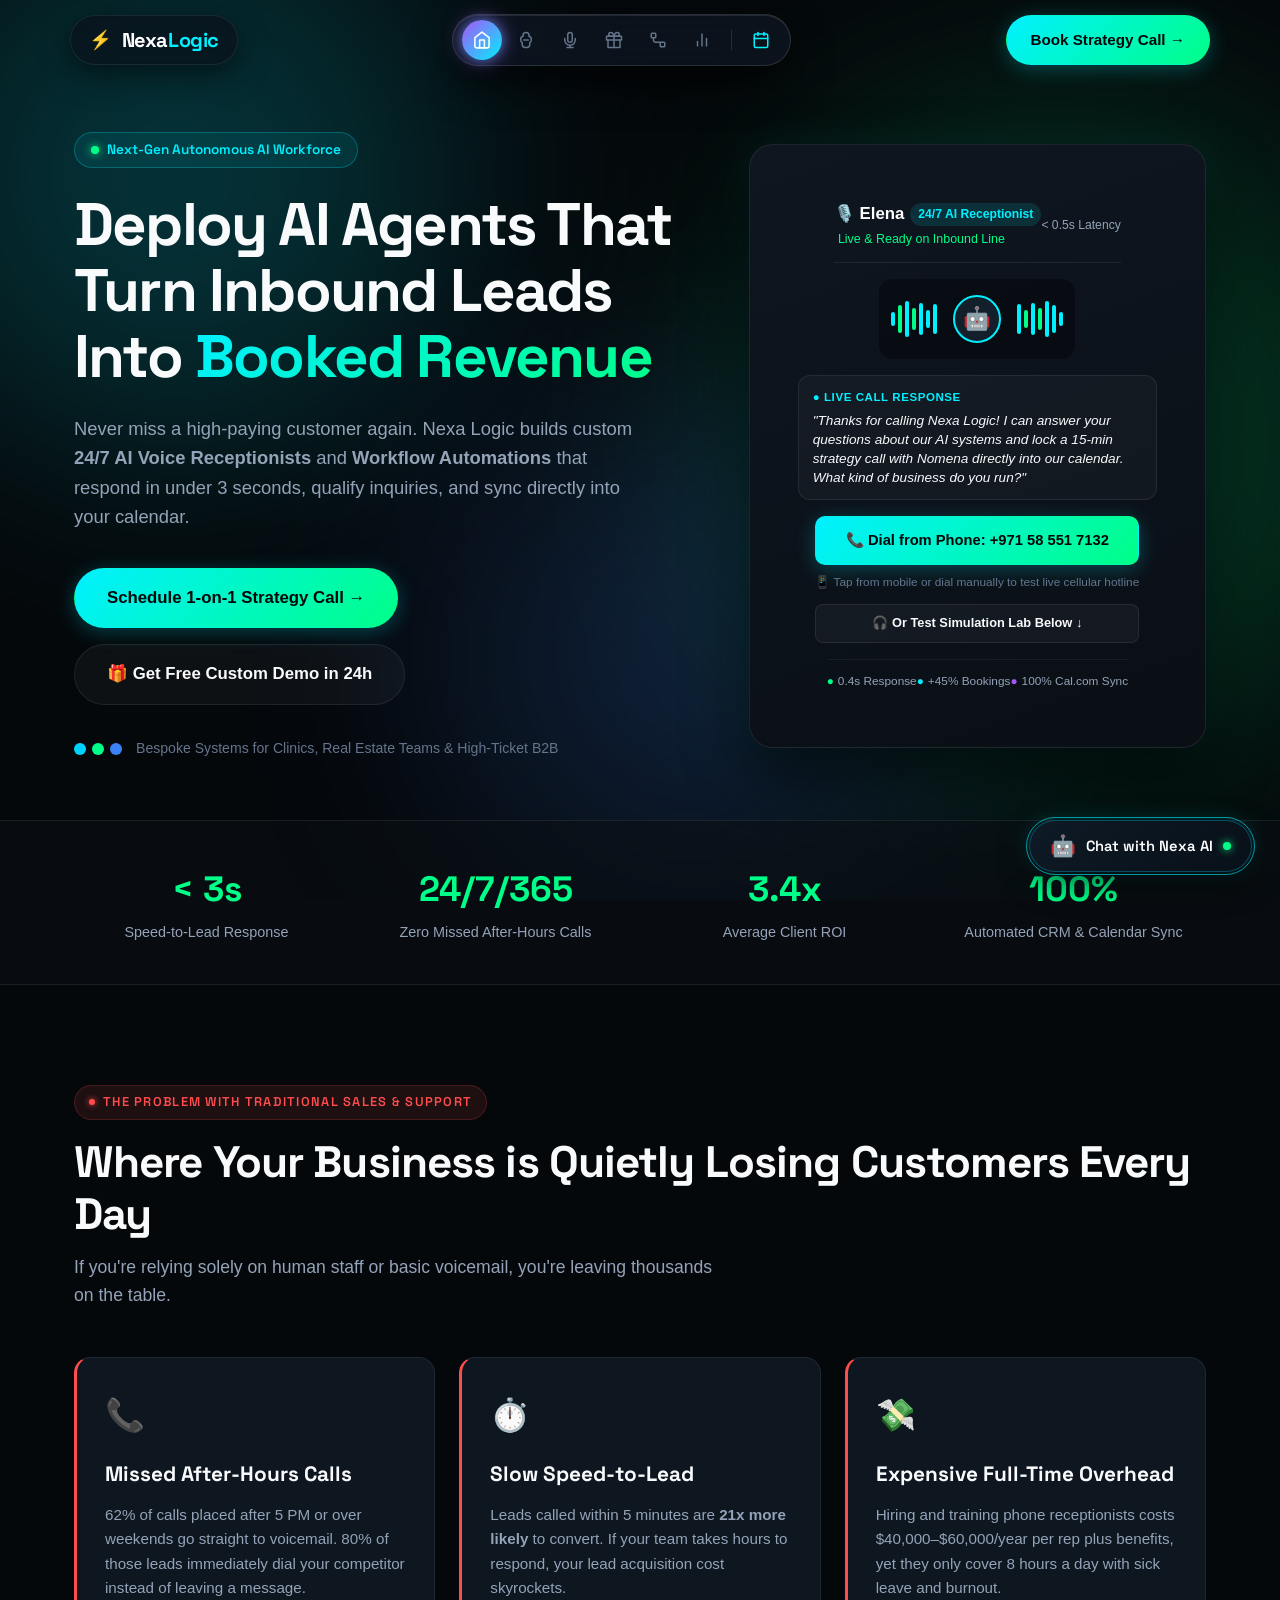
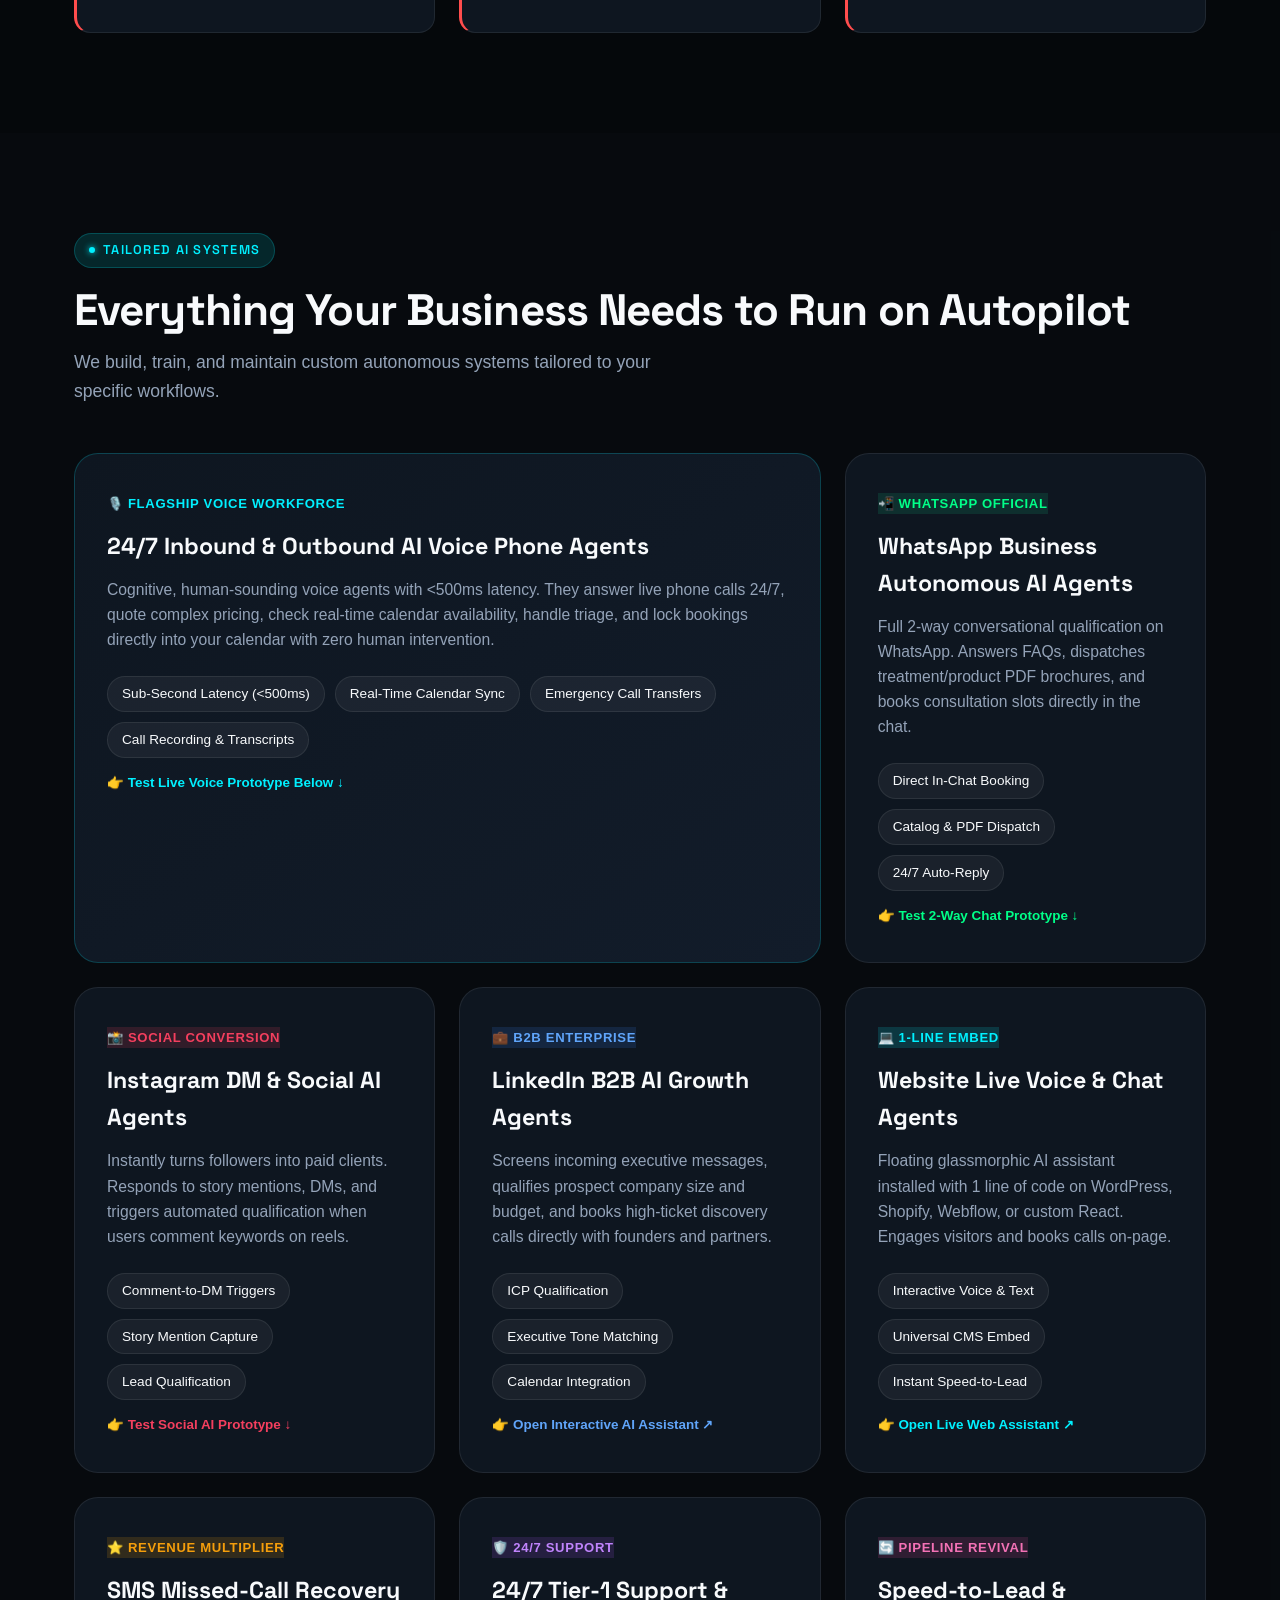
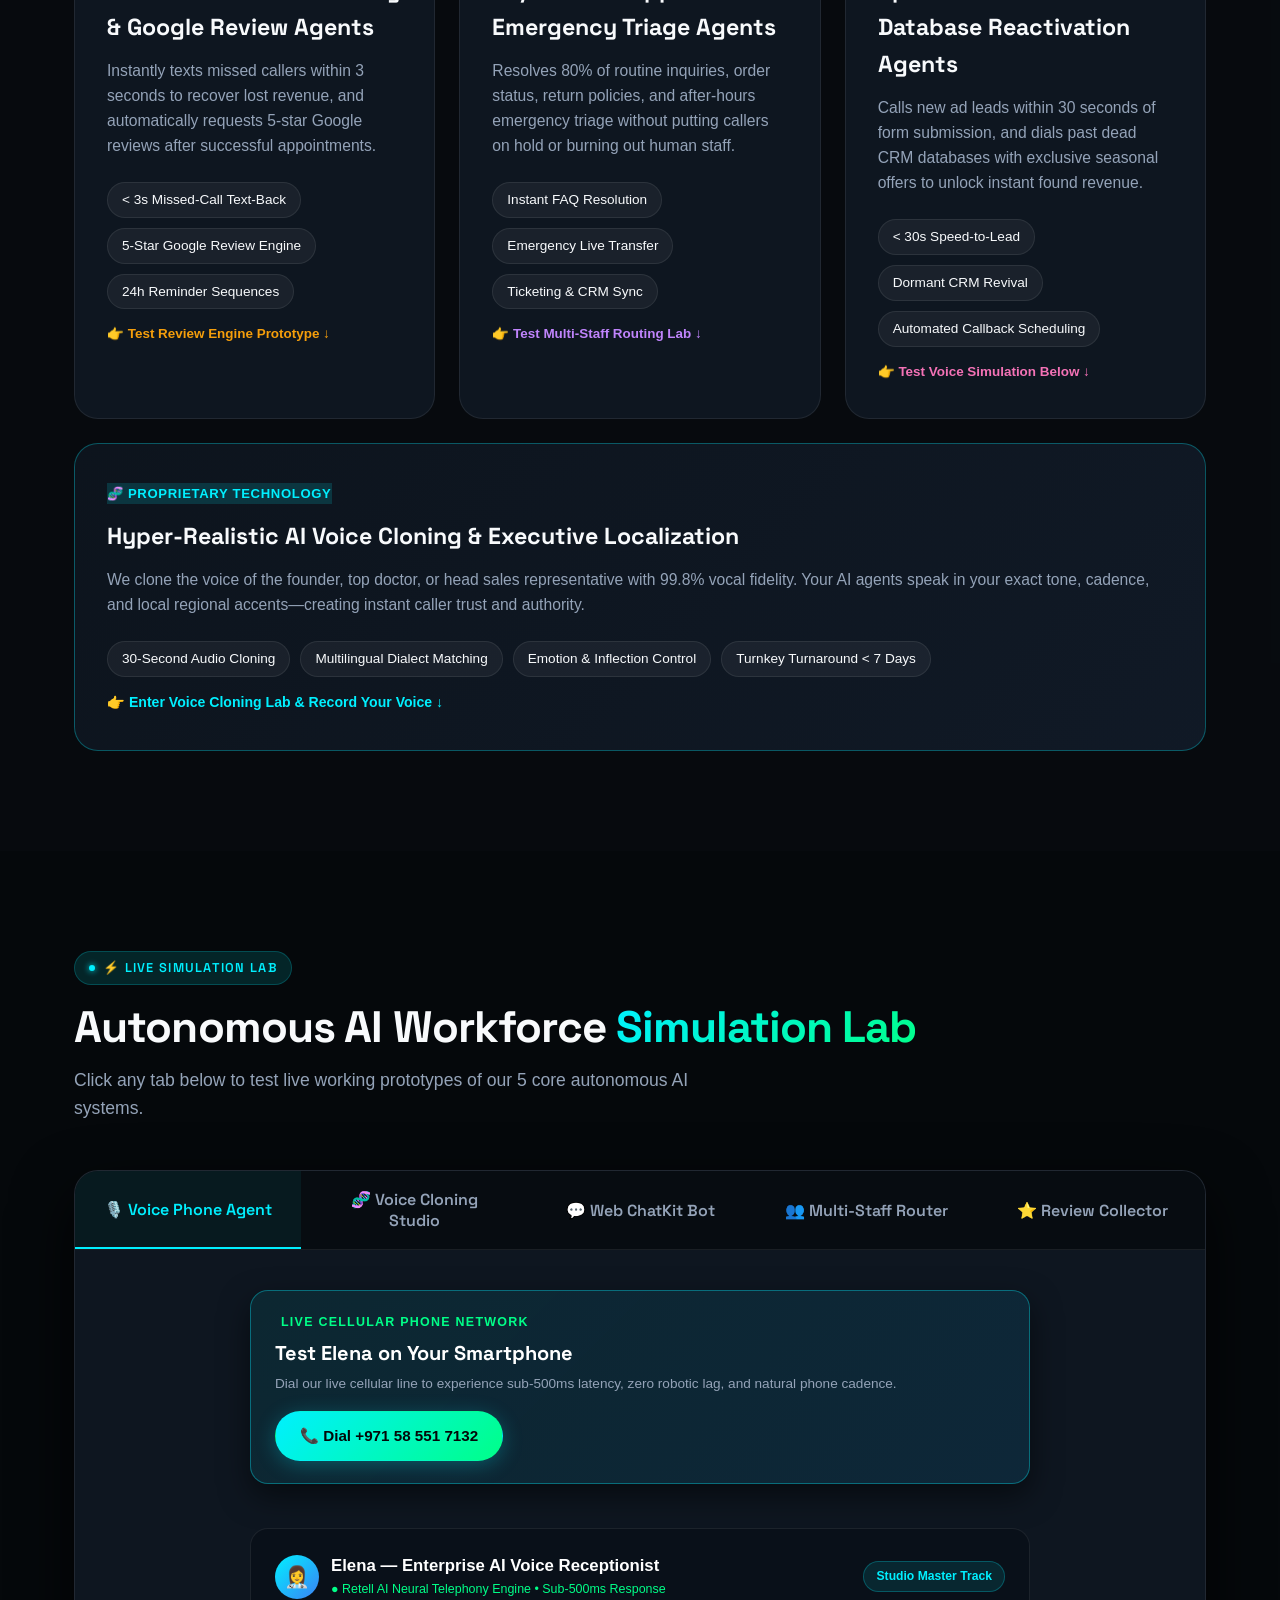
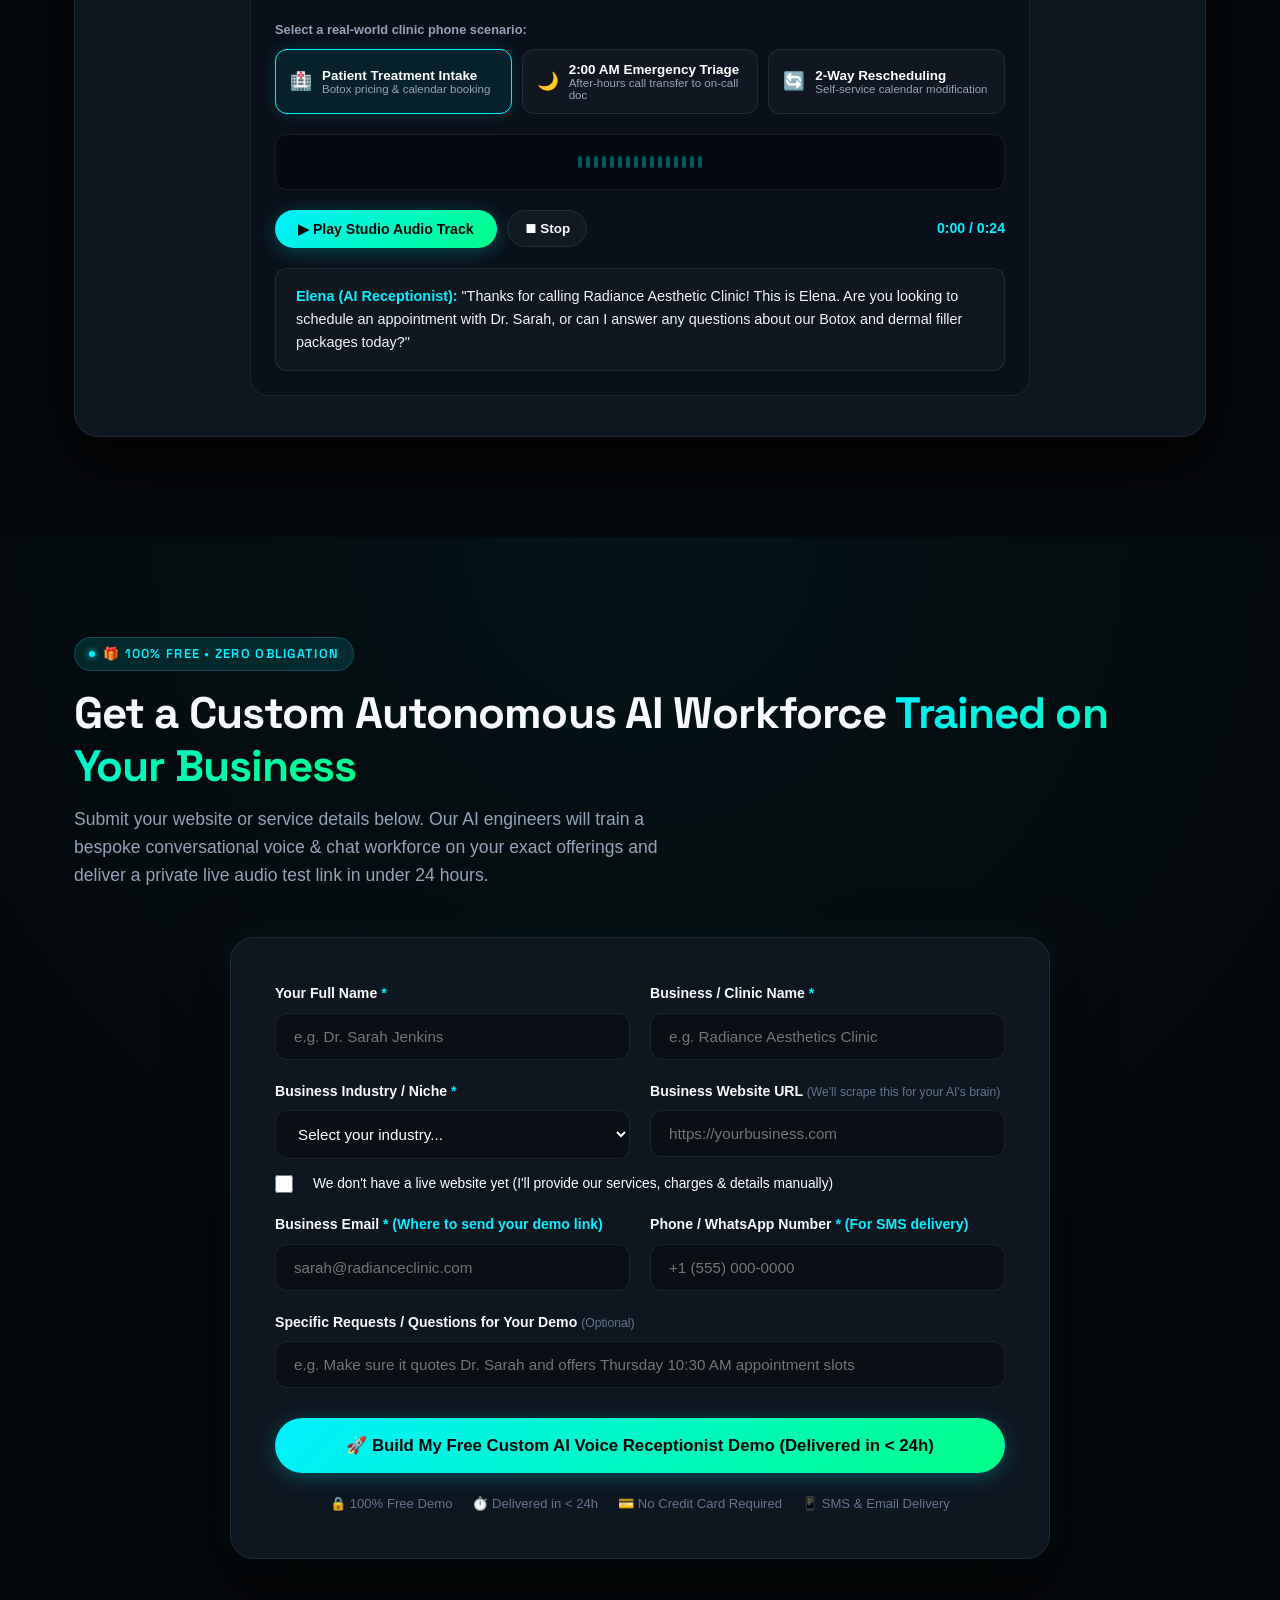
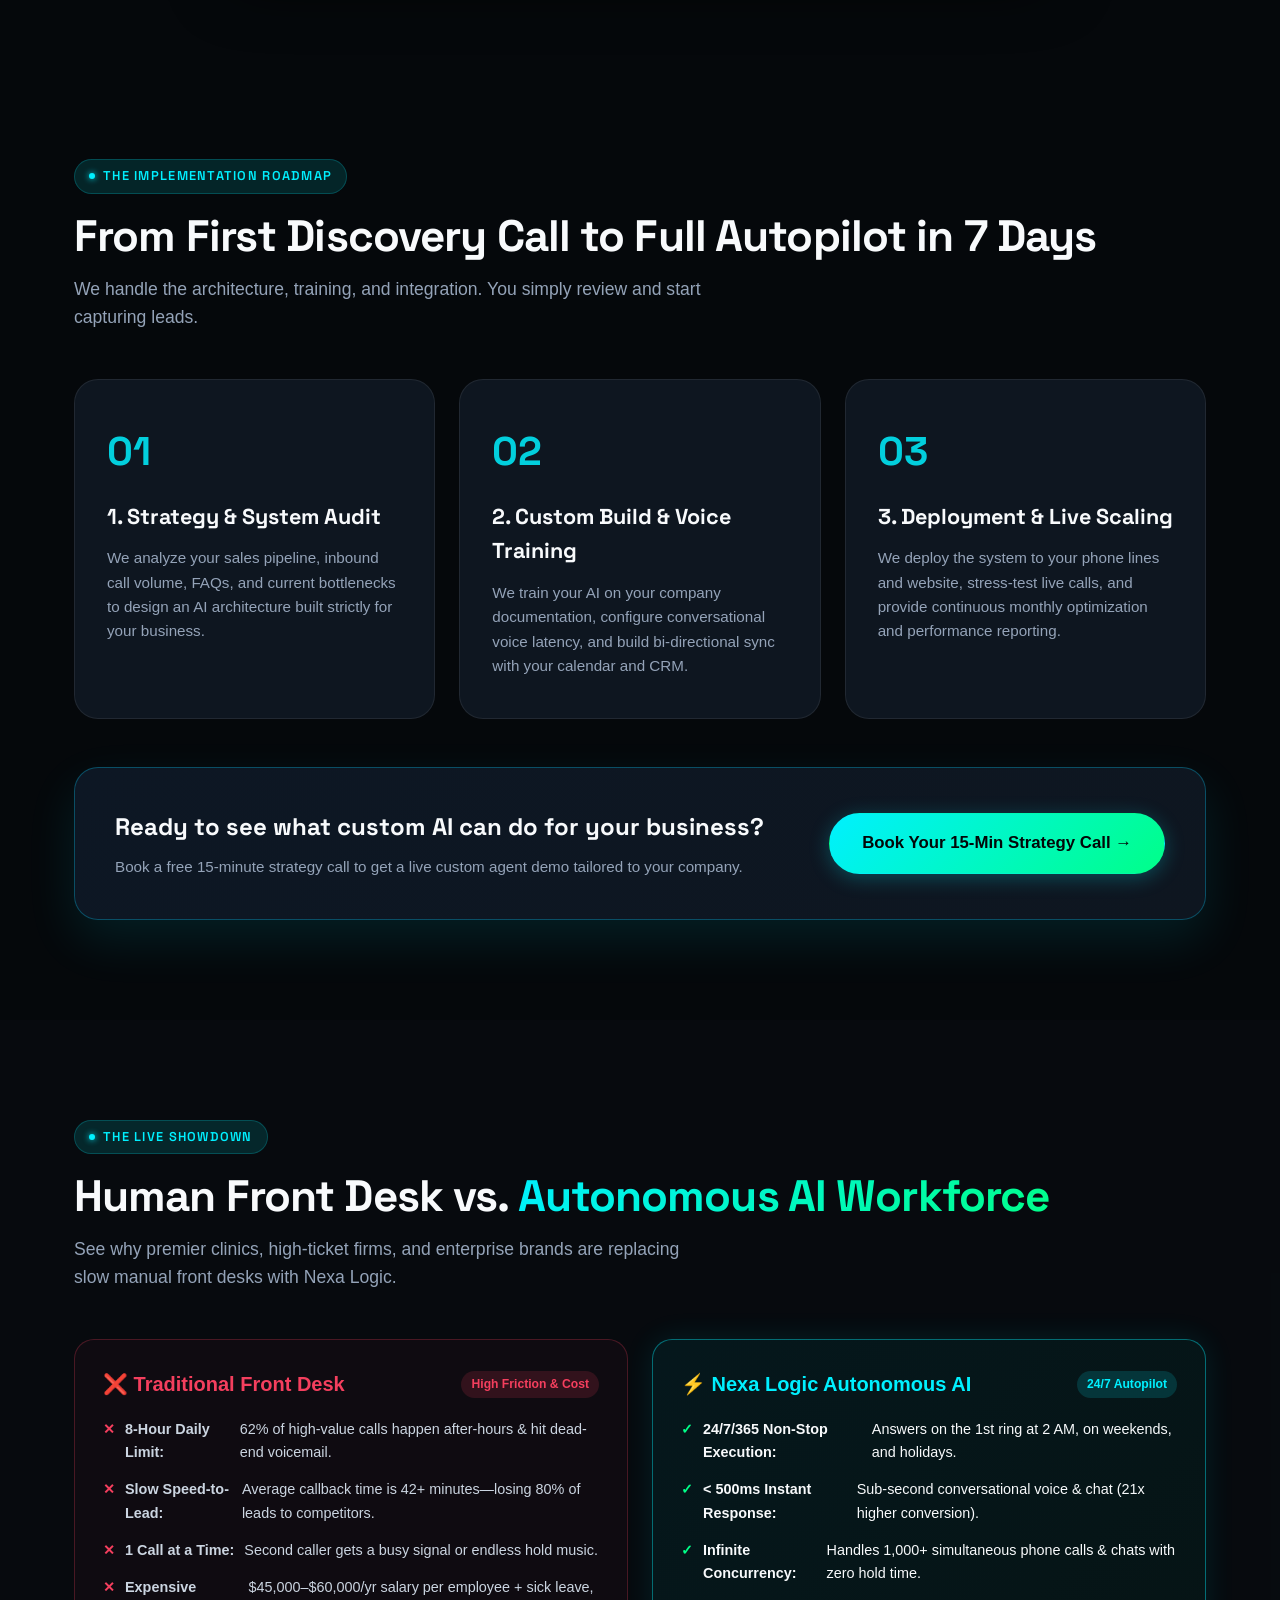
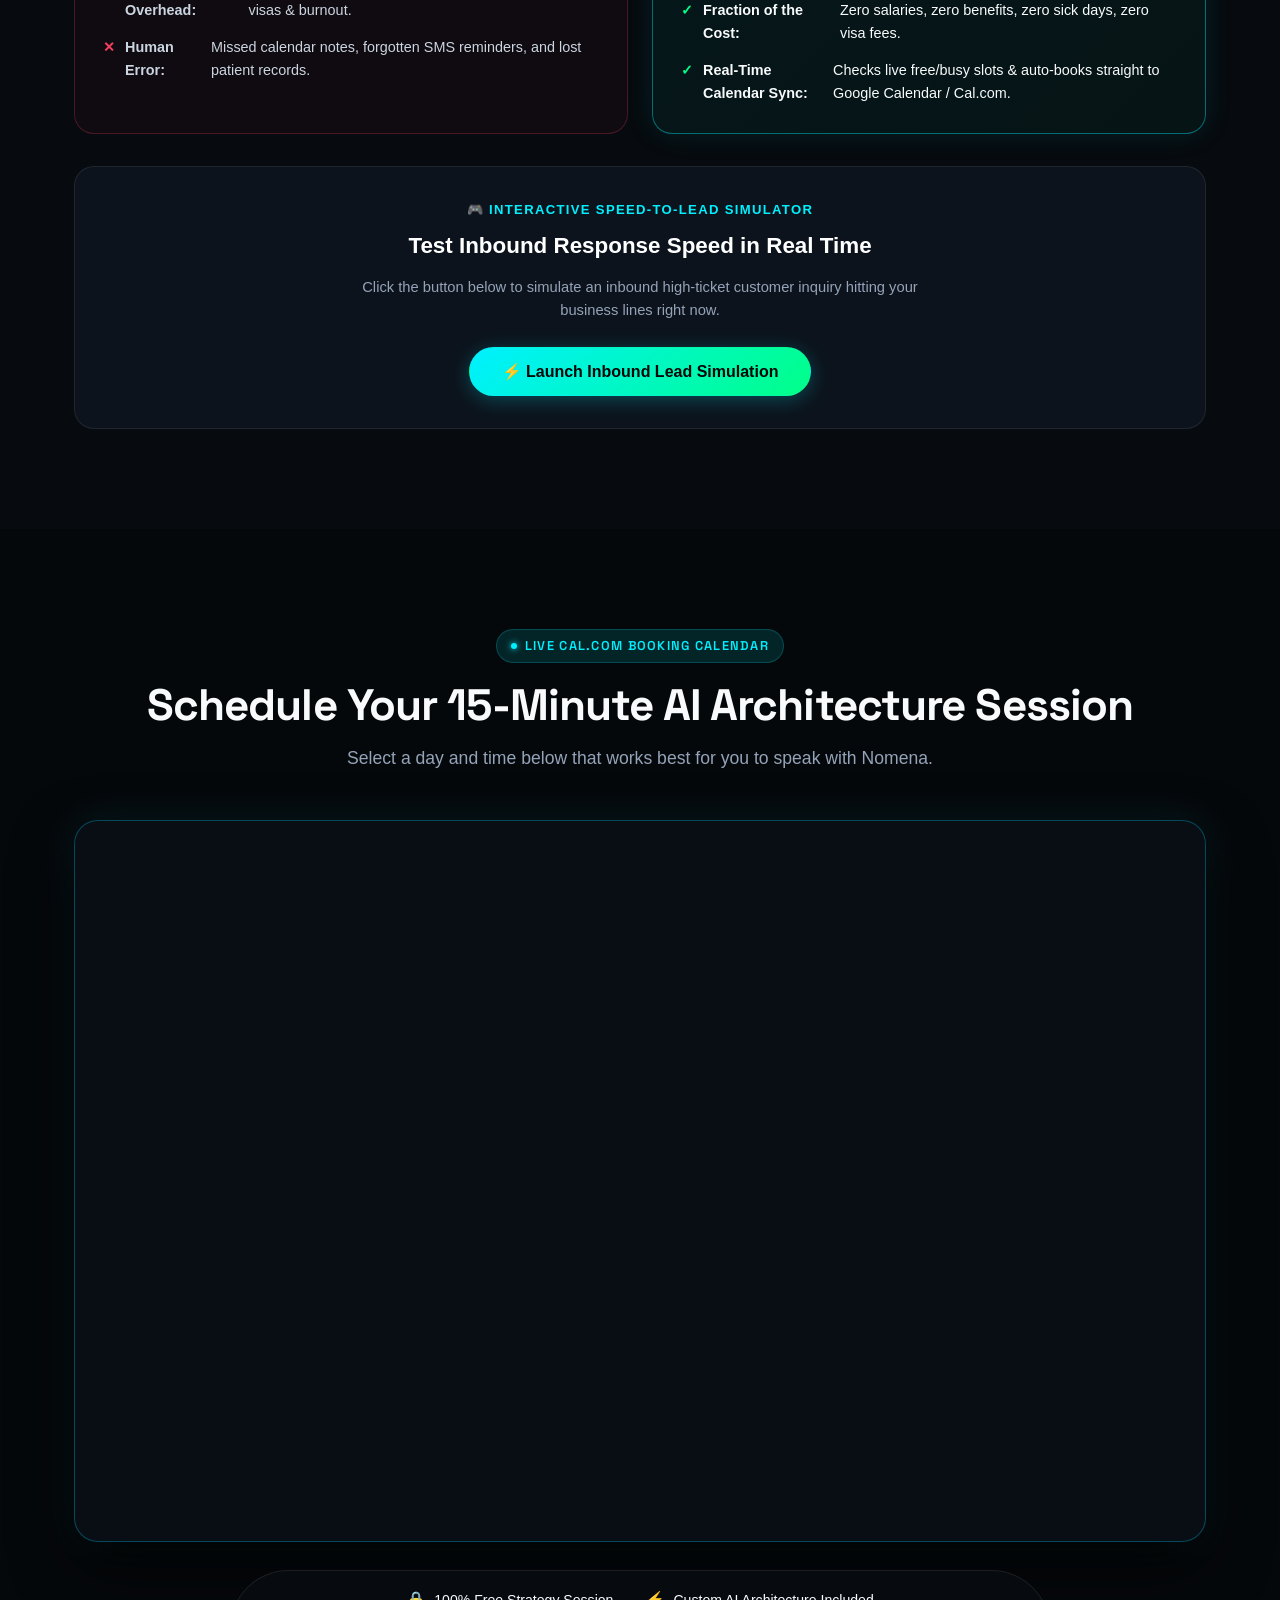
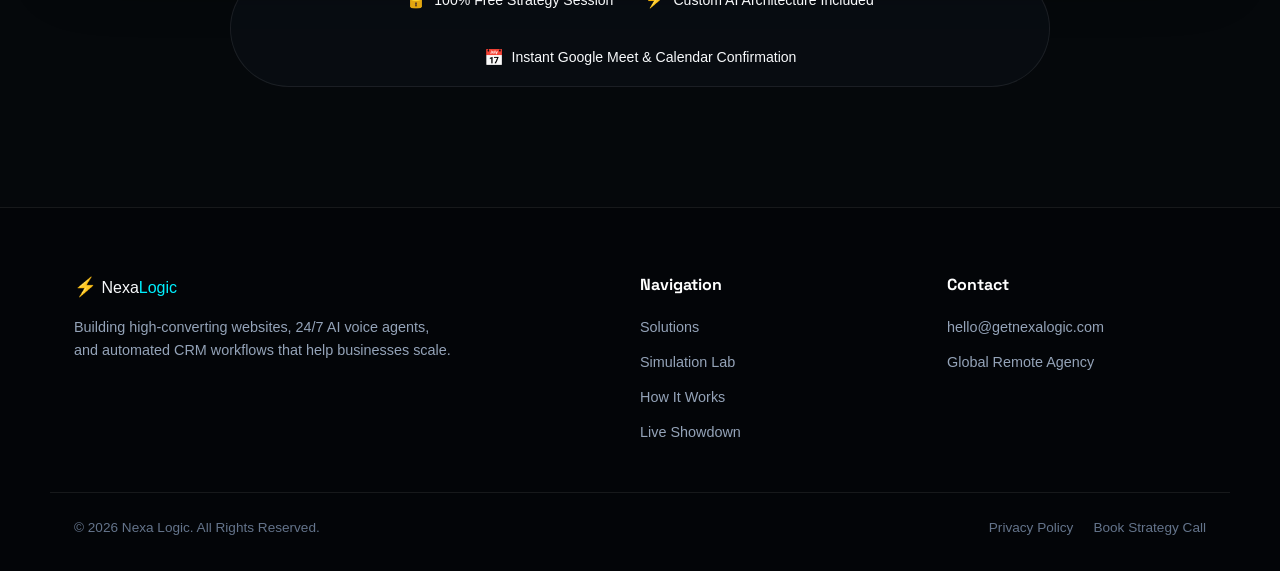
==== index.html @ a85addf9 "Add files via upload" ====
<!DOCTYPE html>
<html lang="en">
<head>
  <meta charset="UTF-8">
  <meta name="viewport" content="width=device-width, initial-scale=1.0">
  <title>Nexa Logic — Autonomous AI Agents, Voice Receptionists & Turnkey CRM Automations</title>
  <meta name="description" content="Nexa Logic deploys always-on AI voice agents, multi-channel chatbots, and automated CRM workflows that engage leads in seconds, qualify them, and book appointments 24/7.">
  <meta name="author" content="Nexa Logic">

  <!-- Fonts -->
  <link rel="preconnect" href="https://fonts.googleapis.com">
  <link rel="preconnect" href="https://fonts.gstatic.com" crossorigin>
  <link href="https://fonts.googleapis.com/css2?family=Plus+Jakarta+Sans:ital,wght@0,300..800;1,300..800&family=Space+Grotesk:wght@400..700&family=JetBrains+Mono:wght@400;600&display=swap" rel="stylesheet">
  
  <link rel="stylesheet" href="style.css">
</head>
<body>

  <!-- Ambient 3D Glowing Orbs -->
  <div class="ambient-bg" aria-hidden="true">
    <div class="orb orb-1"></div>
    <div class="orb orb-2"></div>
    <div class="orb orb-3"></div>
  </div>

  <!-- Floating Dynamic Island Header / Navigation Bar -->
  <header class="floating-nav-container">
    <div class="floating-nav-inner">
      
      <!-- Brand Logo -->
      <a href="#" class="brand-logo" id="nav-brand-logo">
        <span class="logo-icon">⚡</span>
        <span class="logo-text">Nexa<span class="logo-accent">Logic</span></span>
      </a>

      <!-- Floating Capsule Island -->
      <nav class="nav-island" id="nav-island" aria-label="Main Navigation">
        <a href="#hero" class="island-item active" data-tooltip="Home" aria-label="Home">
          <div class="island-icon-box">
            <svg width="18" height="18" viewBox="0 0 24 24" fill="none" stroke="currentColor" stroke-width="2" stroke-linecap="round" stroke-linejoin="round"><path d="m3 9 9-7 9 7v11a2 2 0 0 1-2 2H5a2 2 0 0 1-2-2z"/><polyline points="9 22 9 12 15 12 15 22"/></svg>
          </div>
        </a>

        <a href="#solutions" class="island-item" data-tooltip="Solutions" aria-label="Solutions">
          <div class="island-icon-box">
            <svg width="18" height="18" viewBox="0 0 24 24" fill="none" stroke="currentColor" stroke-width="2" stroke-linecap="round" stroke-linejoin="round"><path d="M12 2a4 4 0 0 0-4 4v1a4 4 0 0 0-3 3.87V12a4 4 0 0 0 2 3.46V18a4 4 0 0 0 4 4h2a4 4 0 0 0 4-4v-2.54A4 4 0 0 0 19 12v-1.13A4 4 0 0 0 16 7V6a4 4 0 0 0-4-4z"/><path d="M9 12h6"/></svg>
          </div>
        </a>

        <a href="#demo" class="island-item" data-tooltip="Simulation Lab" aria-label="Simulation Lab">
          <div class="island-icon-box">
            <svg width="18" height="18" viewBox="0 0 24 24" fill="none" stroke="currentColor" stroke-width="2" stroke-linecap="round" stroke-linejoin="round"><path d="M12 2a3 3 0 0 0-3 3v7a3 3 0 0 0 6 0V5a3 3 0 0 0-3-3z"/><path d="M19 10v2a7 7 0 0 1-14 0v-2"/><line x1="12" y1="19" x2="12" y2="22"/><line x1="8" y1="22" x2="16" y2="22"/></svg>
          </div>
        </a>

        <a href="#request-demo" class="island-item" data-tooltip="Free Custom Demo" aria-label="Free Demo">
          <div class="island-icon-box">
            <svg width="18" height="18" viewBox="0 0 24 24" fill="none" stroke="currentColor" stroke-width="2" stroke-linecap="round" stroke-linejoin="round"><path d="M20 12v10H4V12"/><path d="M2 7h20v5H2z"/><path d="M12 22V7"/><path d="M12 7H7.5a2.5 2.5 0 0 1 0-5C11 2 12 7 12 7z"/><path d="M12 7h4.5a2.5 2.5 0 0 0 0-5C13 2 12 7 12 7z"/></svg>
          </div>
        </a>

        <a href="#process" class="island-item" data-tooltip="How It Works" aria-label="How It Works">
          <div class="island-icon-box">
            <svg width="18" height="18" viewBox="0 0 24 24" fill="none" stroke="currentColor" stroke-width="2" stroke-linecap="round" stroke-linejoin="round"><rect x="3" y="3" width="6" height="6" rx="1"/><rect x="15" y="15" width="6" height="6" rx="1"/><path d="M6 9v3a3 3 0 0 0 3 3h6"/></svg>
          </div>
        </a>

        <a href="#showdown" class="island-item" data-tooltip="Live Showdown" aria-label="Live Showdown">
          <div class="island-icon-box">
            <svg width="18" height="18" viewBox="0 0 24 24" fill="none" stroke="currentColor" stroke-width="2" stroke-linecap="round" stroke-linejoin="round"><line x1="18" y1="20" x2="18" y2="10"/><line x1="12" y1="20" x2="12" y2="4"/><line x1="6" y1="20" x2="6" y2="14"/></svg>
          </div>
        </a>

        <div class="island-divider"></div>

        <a href="#booking" class="island-item island-cta" data-tooltip="Book Strategy Call" aria-label="Book Call">
          <div class="island-icon-box">
            <svg width="18" height="18" viewBox="0 0 24 24" fill="none" stroke="currentColor" stroke-width="2" stroke-linecap="round" stroke-linejoin="round"><rect x="3" y="4" width="18" height="18" rx="2" ry="2"/><line x1="16" y1="2" x2="16" y2="6"/><line x1="8" y1="2" x2="8" y2="6"/><line x1="3" y1="10" x2="21" y2="10"/></svg>
          </div>
        </a>
      </nav>

      <!-- Desktop Direct CTA Button -->
      <div class="nav-right-cta">
        <a href="#booking" class="btn btn-primary btn-glow">Book Strategy Call →</a>
      </div>

    </div>
  </header>

  <!-- Hero Section -->
  <header class="hero" id="hero">
    <div class="container hero-grid">
      
      <!-- Left Column: Copy & Value Prop -->
      <div class="hero-content">
        <div class="live-badge">
          <span class="live-dot"></span>
          <span>Next-Gen Autonomous AI Workforce</span>
        </div>

        <h1 class="hero-headline">
          Deploy AI Agents That Turn Inbound Leads Into <span class="gradient-text">Booked Revenue</span>
        </h1>

        <p class="hero-subhead">
          Never miss a high-paying customer again. Nexa Logic builds custom <strong>24/7 AI Voice Receptionists</strong> and <strong>Workflow Automations</strong> that respond in under 3 seconds, qualify inquiries, and sync directly into your calendar.
        </p>

        <div class="hero-cta-group">
          <a href="#booking" class="btn btn-primary btn-large btn-glow">Schedule 1-on-1 Strategy Call →</a>
          <a href="#request-demo" class="btn btn-secondary btn-large">
            <span>🎁 Get Free Custom Demo in 24h</span>
          </a>
        </div>

        <div class="social-proof-strip">
          <div class="avatars">
            <span class="avatar-dot" style="background:#00d2ff"></span>
            <span class="avatar-dot" style="background:#00ff88"></span>
            <span class="avatar-dot" style="background:#3b82f6"></span>
          </div>
          <p>Bespoke Systems for Clinics, Real Estate Teams & High-Ticket B2B</p>
        </div>
      </div>

      <!-- Right Column: Interactive Live AI Hotline Center -->
      <div class="hero-media-wrapper">
        <div class="hero-media-card" style="position: relative; overflow: visible;">
          
          <div class="media-preview-box" style="padding: 24px; display: flex; flex-direction: column; gap: 16px;">
            
            <!-- Live Hotline Header -->
            <div style="display: flex; justify-content: space-between; align-items: center; border-bottom: 1px solid rgba(255, 255, 255, 0.08); padding-bottom: 12px;">
              <div>
                <div style="font-weight: 700; font-size: 1.05rem; color: #fff; display: flex; align-items: center; gap: 6px;">
                  <span>🎙️ Elena</span>
                  <span style="font-size: 0.76rem; color: var(--cyan); background: rgba(0, 240, 255, 0.12); padding: 2px 8px; border-radius: 9999px; font-weight: 600;">24/7 AI Receptionist</span>
                </div>
                <div style="font-size: 0.78rem; color: var(--emerald); display: flex; align-items: center; gap: 4px; margin-top: 2px;">
                  <span class="pulse-dot" style="background: #22c55e;"></span> Live & Ready on Inbound Line
                </div>
              </div>
              <span style="font-family: var(--font-mono); font-size: 0.76rem; color: var(--text-muted);">&lt; 0.5s Latency</span>
            </div>

            <!-- Central Soundwave & Avatar -->
            <div style="display: flex; align-items: center; justify-content: center; gap: 16px; background: rgba(5, 8, 12, 0.6); border-radius: 14px; padding: 16px 12px;">
              <div class="soundwave-bar" style="height: 36px; display: flex; align-items: center; gap: 3px;">
                <span class="wave-bar" style="height: 14px;"></span>
                <span class="wave-bar" style="height: 28px;"></span>
                <span class="wave-bar" style="height: 36px;"></span>
                <span class="wave-bar" style="height: 22px;"></span>
                <span class="wave-bar" style="height: 32px;"></span>
                <span class="wave-bar" style="height: 18px;"></span>
                <span class="wave-bar" style="height: 30px;"></span>
              </div>
              <div class="ai-avatar-center" style="position: relative;">
                <div class="avatar-circle" style="width: 48px; height: 48px; font-size: 1.4rem;">🤖</div>
              </div>
              <div class="soundwave-bar" style="height: 36px; display: flex; align-items: center; gap: 3px;">
                <span class="wave-bar" style="height: 30px;"></span>
                <span class="wave-bar" style="height: 18px;"></span>
                <span class="wave-bar" style="height: 32px;"></span>
                <span class="wave-bar" style="height: 22px;"></span>
                <span class="wave-bar" style="height: 36px;"></span>
                <span class="wave-bar" style="height: 28px;"></span>
                <span class="wave-bar" style="height: 14px;"></span>
              </div>
            </div>

            <!-- Dialogue Quote -->
            <div style="background: rgba(255, 255, 255, 0.03); border: 1px solid var(--border); border-radius: 12px; padding: 12px 14px;">
              <span style="font-size: 0.72rem; color: var(--cyan); font-weight: 700; text-transform: uppercase; letter-spacing: 0.05em; display: block; margin-bottom: 4px;">● Live Call Response</span>
              <p style="font-size: 0.85rem; color: var(--text-primary); font-style: italic; line-height: 1.4; margin: 0;">"Thanks for calling Nexa Logic! I can answer your questions about our AI systems and lock a 15-min strategy call with Nomena directly into our calendar. What kind of business do you run?"</p>
            </div>

            <!-- Action Buttons: Direct Call Helpline -->
            <div style="display: flex; flex-direction: column; gap: 8px;">
              <a href="tel:+971585517132" class="btn btn-primary btn-glow" style="width: 100%; text-align: center; justify-content: center; font-size: 0.92rem; padding: 12px; border-radius: 10px;">
                <span>📞 Dial from Phone: +971 58 551 7132</span>
              </a>
              <div style="font-size: 0.74rem; color: var(--text-dim); text-align: center;">📱 Tap from mobile or dial manually to test live cellular hotline</div>
              <a href="#demo" class="btn btn-secondary" style="width: 100%; text-align: center; justify-content: center; font-size: 0.8rem; padding: 8px; border-radius: 8px; margin-top: 4px;">
                <span>🎧 Or Test Simulation Lab Below ↓</span>
              </a>
            </div>

            <!-- Clean Non-Overlapping Telemetry Pills -->
            <div style="display: flex; justify-content: space-between; align-items: center; border-top: 1px solid rgba(255, 255, 255, 0.06); padding-top: 12px; font-size: 0.74rem; color: var(--text-muted);">
              <span style="display: flex; align-items: center; gap: 4px;"><span style="color: var(--emerald);">●</span> 0.4s Response</span>
              <span style="display: flex; align-items: center; gap: 4px;"><span style="color: var(--cyan);">●</span> +45% Bookings</span>
              <span style="display: flex; align-items: center; gap: 4px;"><span style="color: #a855f7;">●</span> 100% Cal.com Sync</span>
            </div>

          </div>

        </div>
      </div>

    </div>
  </header>

  <!-- Metrics Ticker -->
  <section class="metrics-section">
    <div class="container">
      <div class="metrics-grid">
        <div class="metric-box">
          <div class="metric-num">&lt; 3s</div>
          <div class="metric-desc">Speed-to-Lead Response</div>
        </div>
        <div class="metric-box">
          <div class="metric-num">24/7/365</div>
          <div class="metric-desc">Zero Missed After-Hours Calls</div>
        </div>
        <div class="metric-box">
          <div class="metric-num">3.4x</div>
          <div class="metric-desc">Average Client ROI</div>
        </div>
        <div class="metric-box">
          <div class="metric-num">100%</div>
          <div class="metric-desc">Automated CRM & Calendar Sync</div>
        </div>
      </div>
    </div>
  </section>

  <!-- The Problem Section -->
  <section class="problem-section">
    <div class="container">
      <div class="section-badge danger-badge">
        <span class="danger-dot"></span>
        <span>The Problem with Traditional Sales & Support</span>
      </div>

      <h2 class="section-title">Where Your Business is Quietly Losing Customers Every Day</h2>
      <p class="section-subtitle">If you're relying solely on human staff or basic voicemail, you're leaving thousands on the table.</p>

      <div class="problem-grid">
        <div class="problem-card">
          <div class="problem-icon">📞</div>
          <h3>Missed After-Hours Calls</h3>
          <p>62% of calls placed after 5 PM or over weekends go straight to voicemail. 80% of those leads immediately dial your competitor instead of leaving a message.</p>
        </div>

        <div class="problem-card">
          <div class="problem-icon">⏱️</div>
          <h3>Slow Speed-to-Lead</h3>
          <p>Leads called within 5 minutes are <strong>21x more likely</strong> to convert. If your team takes hours to respond, your lead acquisition cost skyrockets.</p>
        </div>

        <div class="problem-card">
          <div class="problem-icon">💸</div>
          <h3>Expensive Full-Time Overhead</h3>
          <p>Hiring and training phone receptionists costs $40,000–$60,000/year per rep plus benefits, yet they only cover 8 hours a day with sick leave and burnout.</p>
        </div>
      </div>
    </div>
  </section>

  <!-- Core Solutions / Bento Box Grid -->
  <section id="solutions" class="solutions-section">
    <div class="container">
      <div class="section-badge cyan-badge">
        <span class="cyan-dot"></span>
        <span>Tailored AI Systems</span>
      </div>

      <h2 class="section-title">Everything Your Business Needs to Run on Autopilot</h2>
      <p class="section-subtitle">We build, train, and maintain custom autonomous systems tailored to your specific workflows.</p>

      <div class="bento-grid">
        
        <!-- Agent 1: Voice Phone Agents -->
        <div class="bento-card bento-large" onclick="jumpToDemo('voice')" style="cursor: pointer;">
          <div class="bento-tag">🎙️ Flagship Voice Workforce</div>
          <h3>24/7 Inbound & Outbound AI Voice Phone Agents</h3>
          <p>Cognitive, human-sounding voice agents with &lt;500ms latency. They answer live phone calls 24/7, quote complex pricing, check real-time calendar availability, handle triage, and lock bookings directly into your calendar with zero human intervention.</p>
          <div class="feature-pills">
            <span>Sub-Second Latency (&lt;500ms)</span>
            <span>Real-Time Calendar Sync</span>
            <span>Emergency Call Transfers</span>
            <span>Call Recording & Transcripts</span>
          </div>
          <div style="margin-top: 14px; font-size: 0.84rem; color: var(--cyan); font-weight: 700; display: flex; align-items: center; gap: 6px;">
            <span>👉 Test Live Voice Prototype Below ↓</span>
          </div>
        </div>

        <!-- Agent 2: WhatsApp Business Agent -->
        <div class="bento-card" onclick="jumpToDemo('chat')" style="cursor: pointer;">
          <div class="bento-tag" style="background: rgba(16, 185, 129, 0.15); color: var(--emerald);">📲 WhatsApp Official</div>
          <h3>WhatsApp Business Autonomous AI Agents</h3>
          <p>Full 2-way conversational qualification on WhatsApp. Answers FAQs, dispatches treatment/product PDF brochures, and books consultation slots directly in the chat.</p>
          <div class="feature-pills">
            <span>Direct In-Chat Booking</span>
            <span>Catalog & PDF Dispatch</span>
            <span>24/7 Auto-Reply</span>
          </div>
          <div style="margin-top: 14px; font-size: 0.84rem; color: var(--emerald); font-weight: 700; display: flex; align-items: center; gap: 6px;">
            <span>👉 Test 2-Way Chat Prototype ↓</span>
          </div>
        </div>

        <!-- Agent 3: Instagram DM & Social Agent -->
        <div class="bento-card" onclick="jumpToDemo('chat')" style="cursor: pointer;">
          <div class="bento-tag" style="background: rgba(244, 63, 94, 0.15); color: #f43f5e;">📸 Social Conversion</div>
          <h3>Instagram DM & Social AI Agents</h3>
          <p>Instantly turns followers into paid clients. Responds to story mentions, DMs, and triggers automated qualification when users comment keywords on reels.</p>
          <div class="feature-pills">
            <span>Comment-to-DM Triggers</span>
            <span>Story Mention Capture</span>
            <span>Lead Qualification</span>
          </div>
          <div style="margin-top: 14px; font-size: 0.84rem; color: #f43f5e; font-weight: 700; display: flex; align-items: center; gap: 6px;">
            <span>👉 Test Social AI Prototype ↓</span>
          </div>
        </div>

        <!-- Agent 4: LinkedIn B2B Growth Agent -->
        <div class="bento-card" onclick="toggleFloatingAgent()" style="cursor: pointer;">
          <div class="bento-tag" style="background: rgba(59, 130, 246, 0.15); color: #60a5fa;">💼 B2B Enterprise</div>
          <h3>LinkedIn B2B AI Growth Agents</h3>
          <p>Screens incoming executive messages, qualifies prospect company size and budget, and books high-ticket discovery calls directly with founders and partners.</p>
          <div class="feature-pills">
            <span>ICP Qualification</span>
            <span>Executive Tone Matching</span>
            <span>Calendar Integration</span>
          </div>
          <div style="margin-top: 14px; font-size: 0.84rem; color: #60a5fa; font-weight: 700; display: flex; align-items: center; gap: 6px;">
            <span>👉 Open Interactive AI Assistant ↗</span>
          </div>
        </div>

        <!-- Agent 5: Website Live Chat & Voice Widget -->
        <div class="bento-card" onclick="toggleFloatingAgent()" style="cursor: pointer;">
          <div class="bento-tag" style="background: rgba(0, 240, 255, 0.15); color: var(--cyan);">💻 1-Line Embed</div>
          <h3>Website Live Voice & Chat Agents</h3>
          <p>Floating glassmorphic AI assistant installed with 1 line of code on WordPress, Shopify, Webflow, or custom React. Engages visitors and books calls on-page.</p>
          <div class="feature-pills">
            <span>Interactive Voice & Text</span>
            <span>Universal CMS Embed</span>
            <span>Instant Speed-to-Lead</span>
          </div>
          <div style="margin-top: 14px; font-size: 0.84rem; color: var(--cyan); font-weight: 700; display: flex; align-items: center; gap: 6px;">
            <span>👉 Open Live Web Assistant ↗</span>
          </div>
        </div>

        <!-- Agent 6: SMS Speed-to-Lead & Review Engine -->
        <div class="bento-card" onclick="jumpToDemo('reviews')" style="cursor: pointer;">
          <div class="bento-tag" style="background: rgba(245, 158, 11, 0.15); color: #f59e0b;">⭐ Revenue Multiplier</div>
          <h3>SMS Missed-Call Recovery & Google Review Agents</h3>
          <p>Instantly texts missed callers within 3 seconds to recover lost revenue, and automatically requests 5-star Google reviews after successful appointments.</p>
          <div class="feature-pills">
            <span>&lt; 3s Missed-Call Text-Back</span>
            <span>5-Star Google Review Engine</span>
            <span>24h Reminder Sequences</span>
          </div>
          <div style="margin-top: 14px; font-size: 0.84rem; color: #f59e0b; font-weight: 700; display: flex; align-items: center; gap: 6px;">
            <span>👉 Test Review Engine Prototype ↓</span>
          </div>
        </div>

        <!-- Agent 7: Tier-1 Support & Emergency Triage -->
        <div class="bento-card" onclick="jumpToDemo('routing')" style="cursor: pointer;">
          <div class="bento-tag" style="background: rgba(168, 85, 247, 0.15); color: #c084fc;">🛡️ 24/7 Support</div>
          <h3>24/7 Tier-1 Support & Emergency Triage Agents</h3>
          <p>Resolves 80% of routine inquiries, order status, return policies, and after-hours emergency triage without putting callers on hold or burning out human staff.</p>
          <div class="feature-pills">
            <span>Instant FAQ Resolution</span>
            <span>Emergency Live Transfer</span>
            <span>Ticketing & CRM Sync</span>
          </div>
          <div style="margin-top: 14px; font-size: 0.84rem; color: #c084fc; font-weight: 700; display: flex; align-items: center; gap: 6px;">
            <span>👉 Test Multi-Staff Routing Lab ↓</span>
          </div>
        </div>

        <!-- Agent 8: Database Reactivation & Outbound -->
        <div class="bento-card" onclick="jumpToDemo('voice')" style="cursor: pointer;">
          <div class="bento-tag" style="background: rgba(236, 72, 153, 0.15); color: #f472b6;">🔄 Pipeline Revival</div>
          <h3>Speed-to-Lead & Database Reactivation Agents</h3>
          <p>Calls new ad leads within 30 seconds of form submission, and dials past dead CRM databases with exclusive seasonal offers to unlock instant found revenue.</p>
          <div class="feature-pills">
            <span>&lt; 30s Speed-to-Lead</span>
            <span>Dormant CRM Revival</span>
            <span>Automated Callback Scheduling</span>
          </div>
          <div style="margin-top: 14px; font-size: 0.84rem; color: #f472b6; font-weight: 700; display: flex; align-items: center; gap: 6px;">
            <span>👉 Test Voice Simulation Below ↓</span>
          </div>
        </div>

        <!-- Proprietary: Voice Cloning -->
        <div class="bento-card bento-wide" onclick="jumpToDemo('cloning')" style="cursor: pointer; border-color: rgba(0, 240, 255, 0.3); background: linear-gradient(135deg, rgba(14, 22, 32, 0.9) 0%, rgba(18, 28, 42, 0.9) 100%);">
          <div class="bento-tag" style="background: rgba(0, 240, 255, 0.15); color: var(--cyan);">🧬 Proprietary Technology</div>
          <h3>Hyper-Realistic AI Voice Cloning & Executive Localization</h3>
          <p>We clone the voice of the founder, top doctor, or head sales representative with 99.8% vocal fidelity. Your AI agents speak in your exact tone, cadence, and local regional accents—creating instant caller trust and authority.</p>
          <div class="feature-pills">
            <span>30-Second Audio Cloning</span>
            <span>Multilingual Dialect Matching</span>
            <span>Emotion & Inflection Control</span>
            <span>Turnkey Turnaround &lt; 7 Days</span>
          </div>
          <div style="margin-top: 14px; font-size: 0.88rem; color: var(--cyan); font-weight: 700; display: flex; align-items: center; gap: 6px;">
            <span>👉 Enter Voice Cloning Lab & Record Your Voice ↓</span>
          </div>
        </div>

      </div>
    </div>
  </section>

  <!-- Autonomous AI Workforce Simulation Lab -->
  <section id="demo" class="demo-section">
    <div class="container">
      <div class="section-badge cyan-badge">
        <span class="cyan-dot"></span>
        <span>⚡ Live Simulation Lab</span>
      </div>

      <h2 class="section-title">Autonomous AI Workforce <span class="gradient-text">Simulation Lab</span></h2>
      <p class="section-subtitle">Click any tab below to test live working prototypes of our 5 core autonomous AI systems.</p>

      <!-- Mobile Swipe Guide Banner -->
      <div class="mobile-swipe-guide">
        <span>👈 Swipe tabs to test all 5 simulation labs 👉</span>
      </div>

      <div class="demo-widget-card" id="demo-swipe-card">
        
        <!-- 5 Switchable Showroom Tabs -->
        <div class="demo-tabs" id="demo-tabs-container">
          <button class="demo-tab active" id="tab-btn-voice" onclick="switchDemo('voice')">🎙️ Voice Phone Agent</button>
          <button class="demo-tab" id="tab-btn-cloning" onclick="switchDemo('cloning')">🧬 Voice Cloning Studio</button>
          <button class="demo-tab" id="tab-btn-chat" onclick="switchDemo('chat')">💬 Web ChatKit Bot</button>
          <button class="demo-tab" id="tab-btn-routing" onclick="switchDemo('routing')">👥 Multi-Staff Router</button>
          <button class="demo-tab" id="tab-btn-reviews" onclick="switchDemo('reviews')">⭐ Review Collector</button>
        </div>

        <!-- Mobile Demo Pagination Dots -->
        <div class="mobile-demo-dots" id="mobile-demo-dots">
          <span class="m-dot active" onclick="switchDemo('voice')"></span>
          <span class="m-dot" onclick="switchDemo('cloning')"></span>
          <span class="m-dot" onclick="switchDemo('chat')"></span>
          <span class="m-dot" onclick="switchDemo('routing')"></span>
          <span class="m-dot" onclick="switchDemo('reviews')"></span>
        </div>

        <!-- 1. Voice Demo View -->
        <div id="voice-demo-view" class="demo-view active">
          <div class="voice-sim-box">
            
            <!-- Live Cellular Hotline Hero Card -->
            <div style="background: linear-gradient(135deg, rgba(0, 240, 255, 0.08) 0%, rgba(14, 165, 233, 0.12) 100%); border: 1px solid rgba(0, 240, 255, 0.35); border-radius: 18px; padding: 22px 24px; margin-bottom: 24px; display: flex; align-items: center; justify-content: space-between; flex-wrap: wrap; gap: 16px; box-shadow: 0 12px 30px rgba(0, 0, 0, 0.5);">
              <div>
                <div style="font-size: 0.78rem; text-transform: uppercase; letter-spacing: 0.1em; color: var(--emerald); font-weight: 700; display: flex; align-items: center; gap: 6px; margin-bottom: 4px;">
                  <span class="pulse-dot" style="background: #22c55e;"></span> LIVE CELLULAR PHONE NETWORK
                </div>
                <h3 style="font-size: 1.25rem; color: #fff; margin: 0 0 4px; font-family: var(--font-display);">Test Elena on Your Smartphone</h3>
                <p style="font-size: 0.85rem; color: var(--text-muted); margin: 0;">Dial our live cellular line to experience sub-500ms latency, zero robotic lag, and natural phone cadence.</p>
              </div>
              <a href="tel:+971585517132" class="btn btn-primary btn-glow" style="padding: 12px 24px; font-size: 0.95rem; font-weight: 700; white-space: nowrap;">
                <span>📞 Dial +971 58 551 7132</span>
              </a>
            </div>

            <!-- Studio Telephony Scenario Console -->
            <div style="background: rgba(10, 16, 26, 0.95); border: 1px solid var(--border); border-radius: 18px; padding: 24px; display: flex; flex-direction: column; gap: 20px;">
              
              <div style="display: flex; justify-content: space-between; align-items: center; flex-wrap: wrap; gap: 10px;">
                <div style="display: flex; align-items: center; gap: 12px;">
                  <div style="width: 44px; height: 44px; border-radius: 50%; background: linear-gradient(135deg, var(--cyan), var(--blue)); display: flex; align-items: center; justify-content: center; font-size: 1.3rem;">
                    👩‍⚕️
                  </div>
                  <div>
                    <div style="font-weight: 700; color: #fff; font-size: 1.05rem;">Elena — Enterprise AI Voice Receptionist</div>
                    <div style="font-size: 0.78rem; color: var(--emerald);">● Retell AI Neural Telephony Engine • Sub-500ms Response</div>
                  </div>
                </div>
                <span style="background: rgba(0, 240, 255, 0.1); color: var(--cyan); font-size: 0.76rem; padding: 5px 12px; border-radius: 9999px; font-weight: 600; border: 1px solid rgba(0, 240, 255, 0.25);">
                  Studio Master Track
                </span>
              </div>

              <!-- Interactive Scenario Selectors -->
              <div style="display: flex; flex-direction: column; gap: 8px;">
                <div style="font-size: 0.8rem; color: var(--text-muted); font-weight: 600;">Select a real-world clinic phone scenario:</div>
                <div style="display: grid; grid-template-columns: repeat(auto-fit, minmax(210px, 1fr)); gap: 10px;">
                  <button class="voice-scenario-btn active" id="btn-scen-1" onclick="switchVoiceScenario(1)">
                    <span style="font-size: 1.1rem;">🏥</span>
                    <div style="text-align: left;">
                      <div style="font-weight: 700; font-size: 0.84rem; color: #fff;">Patient Treatment Intake</div>
                      <div style="font-size: 0.72rem; color: var(--text-muted);">Botox pricing & calendar booking</div>
                    </div>
                  </button>

                  <button class="voice-scenario-btn" id="btn-scen-2" onclick="switchVoiceScenario(2)">
                    <span style="font-size: 1.1rem;">🌙</span>
                    <div style="text-align: left;">
                      <div style="font-weight: 700; font-size: 0.84rem; color: #fff;">2:00 AM Emergency Triage</div>
                      <div style="font-size: 0.72rem; color: var(--text-muted);">After-hours call transfer to on-call doc</div>
                    </div>
                  </button>

                  <button class="voice-scenario-btn" id="btn-scen-3" onclick="switchVoiceScenario(3)">
                    <span style="font-size: 1.1rem;">🔄</span>
                    <div style="text-align: left;">
                      <div style="font-weight: 700; font-size: 0.84rem; color: #fff;">2-Way Rescheduling</div>
                      <div style="font-size: 0.72rem; color: var(--text-muted);">Self-service calendar modification</div>
                    </div>
                  </button>
                </div>
              </div>

              <!-- Studio Audio Visualizer Waveform -->
              <div class="studio-waveform-box" id="voice-sim-waveform" style="display: flex; align-items: center; justify-content: center; gap: 4px; height: 56px; background: rgba(5, 8, 12, 0.7); border-radius: 12px; padding: 0 18px; border: 1px solid var(--border);">
                <span class="wave-bar"></span><span class="wave-bar"></span><span class="wave-bar"></span><span class="wave-bar"></span><span class="wave-bar"></span><span class="wave-bar"></span><span class="wave-bar"></span><span class="wave-bar"></span><span class="wave-bar"></span><span class="wave-bar"></span><span class="wave-bar"></span><span class="wave-bar"></span><span class="wave-bar"></span><span class="wave-bar"></span><span class="wave-bar"></span><span class="wave-bar"></span>
              </div>

              <!-- Audio Player Controls -->
              <div style="display: flex; align-items: center; justify-content: space-between; flex-wrap: wrap; gap: 12px;">
                <div style="display: flex; gap: 10px; align-items: center;">
                  <button id="btn-voice-play" class="btn btn-primary btn-glow" style="padding: 10px 22px; font-size: 0.88rem;" onclick="toggleScenarioAudioPlayback()">
                    <span id="btn-voice-play-text">▶ Play Studio Audio Track</span>
                  </button>
                  <button class="btn btn-secondary" style="padding: 10px 16px; font-size: 0.84rem;" onclick="stopScenarioAudioPlayback()">
                    <span>⏹ Stop</span>
                  </button>
                </div>
                <div id="voice-scenario-timer" style="font-family: var(--font-mono); font-size: 0.88rem; color: var(--cyan); font-weight: 600;">
                  0:00 / 0:24
                </div>
              </div>

              <!-- Dynamic Live Call Transcript -->
              <div id="voice-scenario-transcript" style="background: rgba(255, 255, 255, 0.03); border: 1px solid var(--border); border-radius: 12px; padding: 16px 20px; font-size: 0.9rem; line-height: 1.6; color: #f1f5f9;">
                <strong style="color: var(--cyan);">Elena (AI Receptionist):</strong> "Thanks for calling Radiance Aesthetic Clinic! This is Elena. Are you looking to schedule an appointment with Dr. Sarah, or can I answer any questions about our Botox and dermal filler packages today?"
              </div>

            </div>
          </div>
        </div>

        <!-- 2. Voice Cloning Lab Demo View (Luxury Before & After Showcase) -->
        <div id="cloning-demo-view" class="demo-view">
          <div class="cloning-sim-box" style="display: flex; flex-direction: column; gap: 24px; max-width: 780px; margin: 0 auto;">
            
            <div style="text-align: center;">
              <span class="badge" style="background: rgba(0, 240, 255, 0.12); color: var(--cyan); border: 1px solid rgba(0, 240, 255, 0.3); font-size: 0.78rem; padding: 4px 12px; border-radius: 9999px;">🧬 30-Second Neural Voice Match</span>
              <h3 style="font-family: var(--font-display); font-size: 1.35rem; margin: 10px 0 6px;">Executive Neural Voice Cloning Studio</h3>
              <p style="font-size: 0.92rem; color: var(--text-muted); max-width: 600px; margin: 0 auto;">Listen to side-by-side studio master tracks comparing raw human recordings against our 99.8% fidelity neural AI clones.</p>
            </div>

            <!-- Profile Selector Cards -->
            <div class="clone-profiles-grid" style="display: grid; grid-template-columns: repeat(auto-fit, minmax(210px, 1fr)); gap: 12px;">
              <div class="clone-profile-card active" id="clone-card-sarah" onclick="selectCloneProfile('sarah')">
                <div style="display: flex; align-items: center; gap: 10px;">
                  <span style="font-size: 1.6rem;">👩‍⚕️</span>
                  <div>
                    <div style="font-weight: 700; color: #fff; font-size: 0.92rem;">Dr. Sarah Jenkins</div>
                    <div style="font-size: 0.76rem; color: var(--cyan);">Med Spa Founder • Clinic Owner</div>
                  </div>
                </div>
                <div class="clone-metric-tag" style="margin-top: 10px; font-size: 0.74rem; color: var(--emerald); display: flex; align-items: center; gap: 4px;">
                  <span>●</span> 99.8% Vocal Timbre Match
                </div>
              </div>

              <div class="clone-profile-card" id="clone-card-marcus" onclick="selectCloneProfile('marcus')">
                <div style="display: flex; align-items: center; gap: 10px;">
                  <span style="font-size: 1.6rem;">👨‍💼</span>
                  <div>
                    <div style="font-weight: 700; color: #fff; font-size: 0.92rem;">Marcus Vance, Esq.</div>
                    <div style="font-size: 0.76rem; color: #a855f7;">Managing Partner • Corporate Law</div>
                  </div>
                </div>
                <div class="clone-metric-tag" style="margin-top: 10px; font-size: 0.74rem; color: var(--emerald); display: flex; align-items: center; gap: 4px;">
                  <span>●</span> 99.7% Vocal Timbre Match
                </div>
              </div>

              <div class="clone-profile-card" id="clone-card-jax" onclick="selectCloneProfile('jax')">
                <div style="display: flex; align-items: center; gap: 10px;">
                  <span style="font-size: 1.6rem;">💇‍♂️</span>
                  <div>
                    <div style="font-weight: 700; color: #fff; font-size: 0.92rem;">Jax Reynolds</div>
                    <div style="font-size: 0.76rem; color: #f59e0b;">Founder • Luxury Salon Group</div>
                  </div>
                </div>
                <div class="clone-metric-tag" style="margin-top: 10px; font-size: 0.74rem; color: var(--emerald); display: flex; align-items: center; gap: 4px;">
                  <span>●</span> 99.9% Vocal Timbre Match
                </div>
              </div>
            </div>

            <!-- Active Clone Interactive Studio Player Card -->
            <div id="clone-player-card" style="background: rgba(10, 16, 26, 0.95); border: 1px solid var(--border); border-radius: 18px; padding: 24px; display: flex; flex-direction: column; gap: 20px;">
              <div style="display: flex; justify-content: space-between; align-items: center; border-bottom: 1px solid rgba(255, 255, 255, 0.08); padding-bottom: 14px; flex-wrap: wrap; gap: 10px;">
                <div>
                  <div id="clone-active-name" style="font-weight: 700; font-size: 1.05rem; color: #fff;">Dr. Sarah Jenkins — Neural Voice Model</div>
                  <div id="clone-active-desc" style="font-size: 0.8rem; color: var(--text-muted);">Trained on 45s raw phone audio • Warm, reassuring aesthetic clinical cadence</div>
                </div>
                <span style="background: rgba(34, 197, 94, 0.15); color: var(--emerald); font-size: 0.75rem; padding: 4px 10px; border-radius: 9999px; font-weight: 600;">ElevenLabs Neural v3 Active</span>
              </div>

              <!-- Animated Sound Waveform Bars -->
              <div class="clone-waveform" id="clone-waveform-bars" style="display: flex; align-items: center; justify-content: center; gap: 4px; height: 52px; background: rgba(5, 8, 12, 0.6); border-radius: 12px; padding: 0 16px; border: 1px solid var(--border);">
                <span class="wave-bar"></span><span class="wave-bar"></span><span class="wave-bar"></span><span class="wave-bar"></span><span class="wave-bar"></span><span class="wave-bar"></span><span class="wave-bar"></span><span class="wave-bar"></span><span class="wave-bar"></span><span class="wave-bar"></span><span class="wave-bar"></span><span class="wave-bar"></span><span class="wave-bar"></span><span class="wave-bar"></span><span class="wave-bar"></span><span class="wave-bar"></span>
              </div>

              <!-- Action Controls with Side-by-Side Comparison -->
              <div style="display: flex; flex-wrap: wrap; gap: 12px; justify-content: center;">
                <button id="btn-play-clone" class="btn btn-primary btn-glow" onclick="toggleActiveVoiceClone()">
                  <span id="btn-play-clone-text">⚡ Play AI Neural Clone (Inbound Call)</span>
                </button>
                <button id="btn-play-sample" class="btn btn-secondary" onclick="toggleOriginalHumanSample()">
                  <span id="btn-play-sample-text">🎧 Play Original Human Audio Memo</span>
                </button>
                <button class="btn btn-secondary" onclick="stopAllCloningAudio()">
                  <span>⏹ Stop</span>
                </button>
              </div>

              <!-- Spoken Script Transcript Box -->
              <div id="clone-transcript-box" style="background: rgba(255, 255, 255, 0.03); border: 1px solid var(--border); border-radius: 12px; padding: 16px 20px; font-size: 0.9rem; color: var(--text-primary); line-height: 1.6;">
                <strong style="color: var(--cyan);" id="clone-speaker-tag">Dr. Sarah (AI Clone):</strong> "<span id="clone-speech-text">Hi there! This is Dr. Sarah from Radiance Aesthetics. I am in a treatment room right now, but I can check my live calendar, answer your questions about Botox, and book you directly into my schedule. What day works best for you?</span>"
              </div>

              <!-- Acoustic Telemetry Precision Grid -->
              <div style="display: grid; grid-template-columns: repeat(auto-fit, minmax(160px, 1fr)); gap: 12px; margin-top: 4px; padding-top: 14px; border-top: 1px solid rgba(255, 255, 255, 0.08);">
                <div style="background: rgba(255,255,255,0.02); border-radius: 10px; padding: 10px 14px; text-align: center;">
                  <div style="font-size: 0.72rem; color: var(--text-muted); text-transform: uppercase;">Acoustic Resonance</div>
                  <div style="font-size: 1.15rem; font-weight: 800; color: var(--emerald); margin-top: 2px;">99.8% Match</div>
                </div>

                <div style="background: rgba(255,255,255,0.02); border-radius: 10px; padding: 10px 14px; text-align: center;">
                  <div style="font-size: 0.72rem; color: var(--text-muted); text-transform: uppercase;">Synthesis Latency</div>
                  <div style="font-size: 1.15rem; font-weight: 800; color: var(--cyan); margin-top: 2px;">&lt; 420ms</div>
                </div>

                <div style="background: rgba(255,255,255,0.02); border-radius: 10px; padding: 10px 14px; text-align: center;">
                  <div style="font-size: 0.72rem; color: var(--text-muted); text-transform: uppercase;">Dialect & Cadence</div>
                  <div style="font-size: 1.15rem; font-weight: 800; color: #a855f7; margin-top: 2px;">Native Human</div>
                </div>
              </div>
            </div>

            <!-- VIP BESPOKE VOICE CLONE INTAKE BANNER -->
            <div style="background: linear-gradient(135deg, rgba(14, 22, 32, 0.95) 0%, rgba(20, 30, 45, 0.95) 100%); border: 1px solid rgba(0, 240, 255, 0.35); border-radius: 18px; padding: 24px; text-align: center; box-shadow: 0 12px 30px rgba(0,0,0,0.5);">
              <div style="font-size: 0.78rem; text-transform: uppercase; letter-spacing: 0.1em; color: var(--cyan); font-weight: 700; margin-bottom: 6px;">👑 VIP Custom Voice Modeling</div>
              <h4 style="font-size: 1.25rem; color: #fff; margin: 0 0 8px; font-family: var(--font-display);">Want to Hear Your Own Voice Cloned by Nexa Logic?</h4>
              <p style="font-size: 0.88rem; color: var(--text-muted); max-width: 540px; margin: 0 auto 18px;">Submit your details in our Custom Prototype Request form below, and our engineering team will train a private neural clone of your voice in under 24 hours.</p>
              
              <a href="#request-demo" class="btn btn-primary btn-glow" style="padding: 10px 24px; font-size: 0.9rem; font-weight: 700;">
                <span>⚡ Request Free Bespoke AI Voice Clone ↓</span>
              </a>
            </div>

          </div>
        </div>

        <!-- 3. Web ChatKit Booking Bot View -->
        <div id="chat-demo-view" class="demo-view">
          <div class="chat-sim-box">
            <div class="chatkit-topbar" style="background: rgba(10, 16, 26, 0.9); border-bottom: 1px solid var(--border); padding: 12px 18px; border-radius: 12px 12px 0 0; display: flex; justify-content: space-between; align-items: center;">
              <div style="display: flex; align-items: center; gap: 10px;">
                <span style="font-size: 1.3rem;">🤖</span>
                <div>
                  <div style="font-size: 0.88rem; font-weight: 700; color: #fff;">Nexa 2-Way Booking Agent</div>
                  <div style="font-size: 0.74rem; color: var(--emerald); display: flex; align-items: center; gap: 4px;"><span class="pulse-dot" style="background:#22c55e;"></span> Synced with Cal.com & Google Calendar</div>
                </div>
              </div>
              <button class="btn btn-secondary" style="padding: 4px 10px; font-size: 0.74rem;" onclick="resetShowroomChat()">Reset ⟳</button>
            </div>

            <div id="showroom-chat-window" class="chat-window" style="height: 320px;">
              <div class="chat-bubble bot">
                👋 Hi there! I am your 24/7 AI Receptionist. I can check open appointment slots, lock in confirmed meetings, reschedule, or answer any questions about our systems.
                
                <div class="quick-starters" style="display: flex; flex-wrap: wrap; gap: 6px; margin-top: 10px;">
                  <button class="starter-btn" onclick="handleShowroomQuickClick('📅 Book an appointment')">📅 Book an appointment</button>
                  <button class="starter-btn" onclick="handleShowroomQuickClick('🕒 What times are available this week?')">🕒 Check open slots</button>
                  <button class="starter-btn" onclick="handleShowroomQuickClick('👥 Can you route to multiple doctors/specialists?')">👥 Multi-staff routing</button>
                  <button class="starter-btn" onclick="handleShowroomQuickClick('🔄 I need to reschedule my meeting')">🔄 Reschedule</button>
                </div>
              </div>
            </div>

            <div class="chat-input-bar">
              <input type="text" id="showroom-chat-input" placeholder="Type a message (e.g. 'thursday', 'book 2pm', or 'pricing')..." onkeydown="if(event.key==='Enter') sendShowroomChat()">
              <button class="btn-send" onclick="sendShowroomChat()">Send →</button>
            </div>
          </div>
        </div>

        <!-- 3. Multi-Staff Specialist Routing View -->
        <div id="routing-demo-view" class="demo-view">
          <div class="routing-sim-box" style="display: flex; flex-direction: column; gap: 20px;">
            <div style="text-align: center; max-width: 640px; margin: 0 auto;">
              <h3 style="font-family: var(--font-display); font-size: 1.3rem; margin-bottom: 8px;">Semantic Specialist & Multi-Calendar Router</h3>
              <p style="font-size: 0.92rem; color: var(--text-muted);">Select a practice niche below to see how our AI listens to caller requirements and routes directly to the correct team member's personal calendar.</p>
            </div>

            <div style="display: flex; justify-content: center; gap: 10px; flex-wrap: wrap;">
              <button class="btn btn-secondary active-niche" id="btn-niche-medspa" onclick="selectRoutingNiche('medspa')">💉 Med Spa / Aesthetics</button>
              <button class="btn btn-secondary" id="btn-niche-legal" onclick="selectRoutingNiche('legal')">⚖️ Law Firm / Legal Intake</button>
              <button class="btn btn-secondary" id="btn-niche-realestate" onclick="selectRoutingNiche('realestate')">🏡 Real Estate Brokerage</button>
            </div>

            <div id="routing-matrix-card" style="background: var(--bg-surface); border: 1px solid var(--border); border-radius: var(--radius-m); padding: 20px;">
              <!-- Dynamic Niche Content Loaded by JS -->
            </div>
          </div>
        </div>

        <!-- 4. Review Collector & Reactivation View -->
        <div id="reviews-demo-view" class="demo-view">
          <div class="reviews-sim-box" style="display: flex; flex-direction: column; gap: 20px; align-items: center;">
            <div style="text-align: center; max-width: 640px;">
              <h3 style="font-family: var(--font-display); font-size: 1.3rem; margin-bottom: 8px;">Automated 5-Star Google Review Engine</h3>
              <p style="font-size: 0.92rem; color: var(--text-muted);">1 hour after an appointment ends, our AI automatically texts the client to collect 5-star reviews on Google Maps, boosting local search SEO.</p>
            </div>

            <div style="width: 100%; max-width: 480px; background: #0b1118; border: 2px solid var(--border); border-radius: 24px; padding: 20px; box-shadow: 0 16px 40px rgba(0,0,0,0.6);">
              <div style="display: flex; align-items: center; justify-content: space-between; border-bottom: 1px solid rgba(255,255,255,0.1); padding-bottom: 12px; margin-bottom: 16px;">
                <div style="font-weight: 700; font-size: 0.9rem; color: #fff;">📱 SMS Notification Simulator</div>
                <span class="badge" style="background: rgba(34, 197, 94, 0.15); color: var(--emerald); font-size: 0.72rem; padding: 4px 8px; border-radius: 9999px;">● Automated Flow</span>
              </div>

              <div style="display: flex; flex-direction: column; gap: 14px; font-size: 0.88rem;">
                <div style="background: #1e293b; padding: 12px 16px; border-radius: 16px 16px 16px 4px; color: #fff; line-height: 1.5;">
                  "Hi Sarah! 🌟 Thank you for visiting Nexa Aesthetics today. How was your treatment with Dr. Sarah?"
                </div>
                <div style="background: rgba(0, 240, 255, 0.15); border: 1px solid rgba(0, 240, 255, 0.3); padding: 10px 14px; border-radius: 16px 16px 4px 16px; color: #fff; align-self: flex-end;">
                  "It was fantastic! Dr. Sarah was amazing."
                </div>
                <div style="background: #1e293b; padding: 12px 16px; border-radius: 16px 16px 16px 4px; color: #fff; line-height: 1.5;">
                  "That makes our day! 🙌 Would you mind taking 30 seconds to share your feedback on Google? It means the world to our team:<br><br>
                  <a href="#" style="color: var(--cyan); text-decoration: underline;">⭐️ g.page/review/nexa-demo</a>"
                </div>
              </div>
            </div>
          </div>
        </div>

      </div>
    </div>
  </section>

  <!-- Free Custom AI Voice Receptionist Demo Request (High-Converting Lead Magnet) -->
  <section id="request-demo" class="request-demo-section">
    <div class="container">
      
      <div class="section-badge cyan-badge">
        <span class="cyan-dot"></span>
        <span>🎁 100% Free • Zero Obligation</span>
      </div>

      <h2 class="section-title">Get a Custom Autonomous AI Workforce <span class="gradient-text">Trained on Your Business</span></h2>
      <p class="section-subtitle">Submit your website or service details below. Our AI engineers will train a bespoke conversational voice & chat workforce on your exact offerings and deliver a private live audio test link in under 24 hours.</p>

      <div class="demo-form-card">
        
        <form id="custom-demo-request-form" onsubmit="handleCustomDemoSubmit(event)">
          
          <div class="form-grid-2">
            
            <div class="form-group">
              <label for="demo-name">Your Full Name <span class="req">*</span></label>
              <input type="text" id="demo-name" name="name" placeholder="e.g. Dr. Sarah Jenkins" required>
            </div>

            <div class="form-group">
              <label for="demo-business">Business / Clinic Name <span class="req">*</span></label>
              <input type="text" id="demo-business" name="business_name" placeholder="e.g. Radiance Aesthetics Clinic" required>
            </div>

          </div>

          <div class="form-grid-2">
            
            <div class="form-group">
              <label for="demo-niche">Business Industry / Niche <span class="req">*</span></label>
              <select id="demo-niche" name="niche" required>
                <option value="" disabled selected>Select your industry...</option>
                <option value="Med Spa / Aesthetics">💉 Med Spa / Aesthetics Clinic</option>
                <option value="Dental / Orthodontics">🦷 Dental / Orthodontics Practice</option>
                <option value="Law Firm / Legal Intake">⚖️ Law Firm / Legal Counsel</option>
                <option value="Barbershop / Salon">💈 Barbershop / Luxury Salon</option>
                <option value="Real Estate Brokerage">🏡 Real Estate Brokerage</option>
                <option value="HVAC / Home Services">🔧 HVAC / Home Services</option>
                <option value="Other High-Ticket Business">⚡ Other Service Business</option>
              </select>
            </div>

            <div class="form-group">
              <label for="demo-website">Business Website URL <span class="opt">(We'll scrape this for your AI's brain)</span></label>
              <input type="url" id="demo-website" name="website" placeholder="https://yourbusiness.com">
            </div>

          </div>

          <!-- Checkbox for No Website -->
          <div class="no-website-toggle-box" style="margin-bottom: 18px;">
            <label class="custom-checkbox-label" onclick="toggleNoWebsiteFields()" style="cursor: pointer; display: flex; align-items: center; gap: 10px;">
              <input type="checkbox" id="no-website-checkbox" onchange="toggleNoWebsiteFields()" onclick="event.stopPropagation(); toggleNoWebsiteFields();">
              <span class="custom-checkbox-mark"></span>
              <span style="color: #fff; font-weight: 500;">We don't have a live website yet (I'll provide our services, charges & details manually)</span>
            </label>
          </div>

          <!-- Dynamic Structured Intake for Businesses Without a Website -->
          <div class="manual-intake-card" id="manual-desc-group" style="display: none; background: rgba(0, 240, 255, 0.05); border: 1px dashed rgba(0, 240, 255, 0.4); border-radius: 16px; padding: 22px; margin-bottom: 24px;">
            <div style="font-size: 0.9rem; font-weight: 700; color: var(--cyan); margin-bottom: 14px; display: flex; align-items: center; gap: 8px;">
              <span>📝</span> Business Services & Pricing Details (To Feed Your AI's Brain)
            </div>

            <div class="form-group">
              <label for="demo-services">Services & Pricing / Charges <span class="req">* (Essential for Salon, Spa, Clinic or Practice)</span></label>
              <textarea id="demo-services" name="services_and_pricing" rows="3" placeholder="List your key services and their exact charges/prices, for example:
• Botox: $12 - $15 / unit
• Dermal Lip Fillers: $650 / syringe
• Men's Haircut & Fade: $45 | Beard Sculpt: $25
• Initial Consultation: 100% Free"></textarea>
            </div>

            <div class="form-grid-2">
              <div class="form-group">
                <label for="demo-staff">Specialists / Staff Names <span class="opt">(Optional)</span></label>
                <input type="text" id="demo-staff" name="specialist_names" placeholder="e.g. Dr. Sarah (Injectables), Jax (Barber)">
              </div>

              <div class="form-group">
                <label for="demo-location">City / Location <span class="opt">(For AI caller location context)</span></label>
                <input type="text" id="demo-location" name="business_location" placeholder="e.g. Miami, FL or Manchester, UK">
              </div>
            </div>

            <div class="form-group" style="margin-bottom: 0;">
              <label for="demo-hours">Working Days & Hours <span class="opt">(e.g. Mon–Sat 9 AM – 7 PM)</span></label>
              <input type="text" id="demo-hours" name="operating_hours" placeholder="e.g. Mon–Fri 9am–6pm, Sat 10am–4pm, Closed Sunday">
            </div>
          </div>

          <div class="form-grid-2">
            
            <div class="form-group">
              <label for="demo-email">Business Email <span class="req">* (Where to send your demo link)</span></label>
              <input type="email" id="demo-email" name="email" placeholder="sarah@radianceclinic.com" required>
            </div>

            <div class="form-group">
              <label for="demo-phone">Phone / WhatsApp Number <span class="req">* (For SMS delivery)</span></label>
              <input type="tel" id="demo-phone" name="phone" placeholder="+1 (555) 000-0000" required>
            </div>

          </div>

          <div class="form-group">
            <label for="demo-notes">Specific Requests / Questions for Your Demo <span class="opt">(Optional)</span></label>
            <input type="text" id="demo-notes" name="special_instructions" placeholder="e.g. Make sure it quotes Dr. Sarah and offers Thursday 10:30 AM appointment slots">
          </div>

          <button type="submit" id="btn-submit-demo-request" class="btn btn-primary btn-glow btn-block" style="margin-top: 10px; width: 100%; padding: 16px; font-size: 1.05rem;">
            <span>🚀 Build My Free Custom AI Voice Receptionist Demo (Delivered in &lt; 24h)</span>
          </button>

          <div class="form-security-badges">
            <span>🔒 100% Free Demo</span>
            <span>⏱️ Delivered in &lt; 24h</span>
            <span>💳 No Credit Card Required</span>
            <span>📱 SMS & Email Delivery</span>
          </div>

        </form>

        <!-- Success Confirmation State (Hidden initially) -->
        <div id="demo-request-success" class="demo-success-box" style="display: none;">
          <div class="success-icon-badge">🎉</div>
          <h3>Custom Demo Request Received!</h3>
          <p style="color: var(--text-muted); margin: 8px 0 16px;">Our engineering team is extracting your business details and training your bespoke AI Voice Receptionist right now.</p>
          <div class="success-delivery-card">
            <div><strong>Deliver To Email:</strong> <span id="success-target-email" style="color: var(--cyan);"></span></div>
            <div><strong>SMS Audio Link:</strong> <span id="success-target-phone" style="color: var(--emerald);"></span></div>
            <div><strong>Turnaround Time:</strong> &lt; 24 Hours</div>
          </div>
          <p style="font-size: 0.85rem; color: var(--text-muted); margin-top: 18px;">Want to fast-track your setup or discuss full phone system deployment today?</p>
          <a href="#booking" class="btn btn-primary btn-glow" style="margin-top: 8px;">Book 15-Minute Strategy Walkthrough →</a>
        </div>

      </div>

    </div>
  </section>

  <!-- How It Works / 3-Step Process -->
  <section id="process" class="process-section">
    <div class="container">
      <div class="section-badge cyan-badge">
        <span class="cyan-dot"></span>
        <span>The Implementation Roadmap</span>
      </div>

      <h2 class="section-title">From First Discovery Call to Full Autopilot in 7 Days</h2>
      <p class="section-subtitle">We handle the architecture, training, and integration. You simply review and start capturing leads.</p>

      <div class="process-grid">
        
        <div class="process-card">
          <div class="step-num">01</div>
          <h3>1. Strategy & System Audit</h3>
          <p>We analyze your sales pipeline, inbound call volume, FAQs, and current bottlenecks to design an AI architecture built strictly for your business.</p>
        </div>

        <div class="process-card">
          <div class="step-num">02</div>
          <h3>2. Custom Build & Voice Training</h3>
          <p>We train your AI on your company documentation, configure conversational voice latency, and build bi-directional sync with your calendar and CRM.</p>
        </div>

        <div class="process-card">
          <div class="step-num">03</div>
          <h3>3. Deployment & Live Scaling</h3>
          <p>We deploy the system to your phone lines and website, stress-test live calls, and provide continuous monthly optimization and performance reporting.</p>
        </div>

      </div>

      <div class="process-cta-banner">
        <div>
          <h3>Ready to see what custom AI can do for your business?</h3>
          <p>Book a free 15-minute strategy call to get a live custom agent demo tailored to your company.</p>
        </div>
        <a href="#booking" class="btn btn-primary btn-large btn-glow">Book Your 15-Min Strategy Call →</a>
      </div>

    </div>
  </section>

  <!-- Interactive Showdown & Speed-to-Lead Simulator -->
  <section id="showdown" class="calc-section">
    <div class="container">
      <div class="section-badge cyan-badge">
        <span class="cyan-dot"></span>
        <span>The Live Showdown</span>
      </div>

      <h2 class="section-title">Human Front Desk vs. <span class="gradient-text">Autonomous AI Workforce</span></h2>
      <p class="section-subtitle">See why premier clinics, high-ticket firms, and enterprise brands are replacing slow manual front desks with Nexa Logic.</p>

      <!-- Head-to-Head Comparison Grid -->
      <div class="showdown-grid" style="display: grid; grid-template-columns: repeat(auto-fit, minmax(320px, 1fr)); gap: 24px; margin-bottom: 32px;">
        
        <!-- Left Card: Traditional Front Desk -->
        <div class="showdown-card traditional" style="background: rgba(244, 63, 94, 0.04); border: 1px solid rgba(244, 63, 94, 0.25); border-radius: 20px; padding: 28px;">
          <div style="display: flex; align-items: center; justify-content: space-between; margin-bottom: 18px;">
            <h3 style="color: #f43f5e; font-size: 1.25rem; font-weight: 700; margin: 0;">❌ Traditional Front Desk</h3>
            <span style="background: rgba(244, 63, 94, 0.15); color: #f43f5e; font-size: 0.76rem; padding: 4px 10px; border-radius: 9999px; font-weight: 700;">High Friction & Cost</span>
          </div>
          <ul style="list-style: none; padding: 0; margin: 0; display: flex; flex-direction: column; gap: 14px; font-size: 0.9rem; color: #cbd5e1;">
            <li style="display: flex; gap: 10px;"><span style="color: #f43f5e; font-weight: 800;">✕</span> <strong>8-Hour Daily Limit:</strong> 62% of high-value calls happen after-hours & hit dead-end voicemail.</li>
            <li style="display: flex; gap: 10px;"><span style="color: #f43f5e; font-weight: 800;">✕</span> <strong>Slow Speed-to-Lead:</strong> Average callback time is 42+ minutes—losing 80% of leads to competitors.</li>
            <li style="display: flex; gap: 10px;"><span style="color: #f43f5e; font-weight: 800;">✕</span> <strong>1 Call at a Time:</strong> Second caller gets a busy signal or endless hold music.</li>
            <li style="display: flex; gap: 10px;"><span style="color: #f43f5e; font-weight: 800;">✕</span> <strong>Expensive Overhead:</strong> $45,000–$60,000/yr salary per employee + sick leave, visas & burnout.</li>
            <li style="display: flex; gap: 10px;"><span style="color: #f43f5e; font-weight: 800;">✕</span> <strong>Human Error:</strong> Missed calendar notes, forgotten SMS reminders, and lost patient records.</li>
          </ul>
        </div>

        <!-- Right Card: Nexa Logic Autonomous AI -->
        <div class="showdown-card nexa" style="background: linear-gradient(135deg, rgba(0, 240, 255, 0.06) 0%, rgba(16, 185, 129, 0.06) 100%); border: 1px solid rgba(0, 240, 255, 0.4); border-radius: 20px; padding: 28px; box-shadow: 0 0 30px rgba(0, 240, 255, 0.1);">
          <div style="display: flex; align-items: center; justify-content: space-between; margin-bottom: 18px;">
            <h3 style="color: var(--cyan); font-size: 1.25rem; font-weight: 700; margin: 0;">⚡ Nexa Logic Autonomous AI</h3>
            <span style="background: rgba(0, 240, 255, 0.15); color: var(--cyan); font-size: 0.76rem; padding: 4px 10px; border-radius: 9999px; font-weight: 700;">24/7 Autopilot</span>
          </div>
          <ul style="list-style: none; padding: 0; margin: 0; display: flex; flex-direction: column; gap: 14px; font-size: 0.9rem; color: #f8fafc;">
            <li style="display: flex; gap: 10px;"><span style="color: var(--emerald); font-weight: 800;">✓</span> <strong>24/7/365 Non-Stop Execution:</strong> Answers on the 1st ring at 2 AM, on weekends, and holidays.</li>
            <li style="display: flex; gap: 10px;"><span style="color: var(--emerald); font-weight: 800;">✓</span> <strong>&lt; 500ms Instant Response:</strong> Sub-second conversational voice & chat (21x higher conversion).</li>
            <li style="display: flex; gap: 10px;"><span style="color: var(--emerald); font-weight: 800;">✓</span> <strong>Infinite Concurrency:</strong> Handles 1,000+ simultaneous phone calls & chats with zero hold time.</li>
            <li style="display: flex; gap: 10px;"><span style="color: var(--emerald); font-weight: 800;">✓</span> <strong>Fraction of the Cost:</strong> Zero salaries, zero benefits, zero sick days, zero visa fees.</li>
            <li style="display: flex; gap: 10px;"><span style="color: var(--emerald); font-weight: 800;">✓</span> <strong>Real-Time Calendar Sync:</strong> Checks live free/busy slots & auto-books straight to Google Calendar / Cal.com.</li>
          </ul>
        </div>

      </div>

      <!-- Interactive Speed-to-Lead Simulator Widget -->
      <div class="simulator-box" style="background: rgba(14, 22, 32, 0.9); border: 1px solid var(--border); border-radius: 20px; padding: 32px; text-align: center;">
        <div style="font-size: 0.82rem; text-transform: uppercase; letter-spacing: 0.1em; color: var(--cyan); font-weight: 700; margin-bottom: 8px;">🎮 Interactive Speed-to-Lead Simulator</div>
        <h3 style="font-size: 1.4rem; color: #fff; margin-bottom: 12px;">Test Inbound Response Speed in Real Time</h3>
        <p style="color: var(--text-muted); font-size: 0.92rem; max-width: 600px; margin: 0 auto 24px;">Click the button below to simulate an inbound high-ticket customer inquiry hitting your business lines right now.</p>
        
        <button id="btn-run-sim" class="btn btn-primary btn-glow" style="padding: 14px 32px; font-size: 1rem;" onclick="runSpeedSimulation()">
          <span>⚡ Launch Inbound Lead Simulation</span>
        </button>

        <!-- Live Simulation Telemetry Meters -->
        <div id="sim-telemetry" style="display: none; margin-top: 32px; grid-template-columns: repeat(auto-fit, minmax(280px, 1fr)); gap: 20px;">
          
          <div style="background: rgba(244, 63, 94, 0.08); border: 1px solid rgba(244, 63, 94, 0.3); border-radius: 16px; padding: 20px; text-align: left;">
            <div style="font-size: 0.8rem; color: #f43f5e; font-weight: 700;">Traditional Front Desk Response:</div>
            <div id="sim-trad-timer" style="font-family: var(--font-mono); font-size: 2.2rem; font-weight: 800; color: #f43f5e; margin: 8px 0;">42m 18s</div>
            <div style="font-size: 0.84rem; color: #94a3b8;">⚠️ Outcome: Caller hit closed voicemail, hung up after 6 rings, and booked with competitor on Google.</div>
          </div>

          <div style="background: rgba(0, 240, 255, 0.08); border: 1px solid rgba(0, 240, 255, 0.4); border-radius: 16px; padding: 20px; text-align: left;">
            <div style="font-size: 0.8rem; color: var(--cyan); font-weight: 700;">Nexa Logic Autonomous AI Response:</div>
            <div id="sim-nexa-timer" style="font-family: var(--font-mono); font-size: 2.2rem; font-weight: 800; color: var(--emerald); margin: 8px 0;">0.42s</div>
            <div style="font-size: 0.84rem; color: #f8fafc;">🎉 Outcome: Answered on 1st ring, answered treatment FAQs, checked live calendar & locked booking into Google Meet!</div>
          </div>

        </div>

      </div>

    </div>
  </section>

  <!-- Primary Booking & Live Cal.com Embed Section -->
  <section id="booking" class="booking-section">
    <div class="container">
      <div class="booking-header text-center">
        <div class="section-badge cyan-badge">
          <span class="cyan-dot"></span>
          <span>Live Cal.com Booking Calendar</span>
        </div>
        <h2 class="section-title">Schedule Your 15-Minute AI Architecture Session</h2>
        <p class="section-subtitle center-margin">Select a day and time below that works best for you to speak with Nomena.</p>
      </div>

      <div class="cal-embed-container" style="background: rgba(10, 15, 22, 0.95); border: 1px solid var(--border-glow); border-radius: 24px; overflow: hidden; box-shadow: 0 24px 60px rgba(0, 0, 0, 0.85), 0 0 40px rgba(0, 240, 255, 0.1); margin-bottom: 28px;">
        <!-- Live Cal.com Dark Mode Embed -->
        <iframe 
          src="https://cal.com/nomena-khan-l63gmb/15min?theme=dark" 
          width="100%" 
          height="720" 
          frameborder="0" 
          style="border: none; width: 100%; height: 720px; display: block; border-radius: 24px;" 
          allowfullscreen>
        </iframe>
      </div>

      <div class="booking-guarantee-strip">
        <div class="guarantee-item">
          <span class="g-icon">🔒</span>
          <span>100% Free Strategy Session</span>
        </div>
        <div class="guarantee-item">
          <span class="g-icon">⚡</span>
          <span>Custom AI Architecture Included</span>
        </div>
        <div class="guarantee-item">
          <span class="g-icon">📅</span>
          <span>Instant Google Meet & Calendar Confirmation</span>
        </div>
      </div>
    </div>
  </section>

  <!-- Footer -->
  <footer class="footer">
    <div class="container footer-grid">
      <div class="footer-brand">
        <span class="logo-icon">⚡</span>
        <span class="logo-text">Nexa<span class="logo-accent">Logic</span></span>
        <p>Building high-converting websites, 24/7 AI voice agents, and automated CRM workflows that help businesses scale.</p>
      </div>

      <div class="footer-nav">
        <h4>Navigation</h4>
        <a href="#solutions">Solutions</a>
        <a href="#demo">Simulation Lab</a>
        <a href="#process">How It Works</a>
        <a href="#showdown">Live Showdown</a>
      </div>

      <div class="footer-contact">
        <h4>Contact</h4>
        <p>hello@getnexalogic.com</p>
        <p>Global Remote Agency</p>
      </div>
    </div>

    <div class="container footer-bottom">
      <p>© 2026 Nexa Logic. All Rights Reserved.</p>
      <div class="legal-links">
        <a href="privacy.html">Privacy Policy</a>
        <a href="#booking">Book Strategy Call</a>
      </div>
    </div>
  </footer>

  <!-- ================= FLOATING AI AUTO-AGENT WIDGET ================= -->
  <div class="floating-ai-widget">
    
    <!-- Floating Launcher Bubble -->
    <button id="ai-launcher-btn" class="ai-launcher" onclick="toggleFloatingAgent()">
      <div class="launcher-pulse"></div>
      <div class="launcher-icon">🤖</div>
      <span class="launcher-label">Chat with Nexa AI</span>
      <span class="launcher-online-dot"></span>
    </button>

    <!-- Floating Chat Modal Drawer -->
    <div id="ai-chat-drawer" class="ai-chat-drawer" style="display: none;">
      <div class="drawer-header">
        <div class="drawer-agent-info">
          <div class="agent-avatar">⚡</div>
          <div>
            <h4>Nexa Assistant</h4>
            <span class="agent-status">● Online 24/7 • Auto Agent</span>
          </div>
        </div>
        <button class="drawer-close-btn" onclick="toggleFloatingAgent()">✕</button>
      </div>

      <div id="drawer-messages" class="drawer-messages">
        <div class="drawer-bubble bot">
          👋 Hi! I am the Nexa Logic Autonomous AI Assistant. I can answer questions about our 24/7 Voice Agents, WhatsApp Automations, dispatch our 2026 Executive Rate Card, or help you book a 15-minute strategy call with Nomena. How can I help you today?
        </div>
      </div>

      <!-- Quick Suggestion Chips -->
      <div class="quick-chips">
        <button onclick="sendQuickChip('Send me the 2026 Executive Rate Card & Pricing Guide')">📋 Request 2026 Rate Card</button>
        <button onclick="sendQuickChip('How long does it take you to deliver a project?')">⏱️ Delivery Timeline</button>
        <button onclick="sendQuickChip('What AI agents do you build?')">🤖 What Agents We Build</button>
        <button onclick="sendQuickChip('I want to book a 15-minute strategy call')">📅 Book Strategy Call</button>
      </div>

      <div class="drawer-input-area">
        <input type="text" id="drawer-input" placeholder="Ask Nexa AI anything..." onkeydown="if(event.key==='Enter') sendDrawerMessage()">
        <button class="drawer-send-btn" onclick="sendDrawerMessage()">
          <svg viewBox="0 0 24 24" width="16" height="16" fill="currentColor"><path d="M2.01 21L23 12 2.01 3 2 10l15 2-15 2z"/></svg>
        </button>
      </div>
    </div>

  </div>

  <script src="script.js"></script>
</body>
</html>
---- style.css ----
/* ==========================================================================
   NEXA LOGIC — LUXURY AI AGENCY STYLING SYSTEM
   Modeled after NextOn AI & Zylark Agency
   ========================================================================== */

:root {
  --bg-deep: #05080b;
  --bg-surface: #0a0f15;
  --bg-card: #0e1620;
  --bg-card-hover: #141f2c;
  
  --border: rgba(255, 255, 255, 0.08);
  --border-glow: rgba(0, 210, 255, 0.3);
  
  --cyan: #00f0ff;
  --cyan-soft: rgba(0, 240, 255, 0.12);
  --emerald: #00ff88;
  --emerald-soft: rgba(0, 255, 136, 0.12);
  --blue: #3b82f6;
  --purple: #a855f7;
  --danger: #ff4d4d;
  --danger-soft: rgba(255, 77, 77, 0.1);
  
  --text-primary: #f8fafc;
  --text-muted: #94a3b8;
  --text-dim: #64748b;
  
  --font-display: 'Space Grotesk', -apple-system, BlinkMacSystemFont, sans-serif;
  --font-body: 'Inter', -apple-system, BlinkMacSystemFont, sans-serif;
  
  --radius-s: 8px;
  --radius-m: 16px;
  --radius-l: 24px;
  --ease: cubic-bezier(0.22, 1, 0.36, 1);
}

*, *::before, *::after {
  margin: 0;
  padding: 0;
  box-sizing: border-box;
}

html {
  scroll-behavior: smooth;
}

body {
  background-color: var(--bg-deep);
  color: var(--text-primary);
  font-family: var(--font-body);
  line-height: 1.6;
  -webkit-font-smoothing: antialiased;
  overflow-x: hidden;
}

.container {
  max-width: 1180px;
  margin: 0 auto;
  padding: 0 24px;
}

/* ================= 3D Ambient Glowing Background ================= */
.ambient-bg {
  position: fixed;
  inset: 0;
  pointer-events: none;
  z-index: 0;
  overflow: hidden;
}

.orb {
  position: absolute;
  border-radius: 50%;
  filter: blur(120px);
  opacity: 0.18;
  animation: floatOrb 20s ease-in-out infinite alternate;
}

.orb-1 {
  width: 550px;
  height: 550px;
  background: var(--cyan);
  top: -100px;
  left: -100px;
  animation-duration: 18s;
}

.orb-2 {
  width: 650px;
  height: 650px;
  background: var(--emerald);
  bottom: 15%;
  right: -100px;
  animation-duration: 24s;
  animation-delay: -6s;
}

.orb-3 {
  width: 500px;
  height: 500px;
  background: var(--blue);
  top: 45%;
  left: 35%;
  animation-duration: 22s;
  animation-delay: -10s;
}

@keyframes floatOrb {
  0% { transform: translate3d(0, 0, 0) scale(1); }
  50% { transform: translate3d(60px, 80px, 0) scale(1.15); }
  100% { transform: translate3d(-50px, 120px, 0) scale(0.9); }
}

/* ================= Floating Dynamic Island Header / Navigation ================= */
.floating-nav-container {
  position: sticky;
  top: 14px;
  z-index: 200;
  width: 100%;
  pointer-events: none;
}

.floating-nav-inner {
  max-width: 1180px;
  margin: 0 auto;
  padding: 0 20px;
  display: flex;
  justify-content: space-between;
  align-items: center;
  pointer-events: auto;
}

.floating-nav-inner .brand-logo {
  display: flex;
  align-items: center;
  gap: 10px;
  text-decoration: none;
  font-family: var(--font-display);
  font-weight: 700;
  font-size: 1.25rem;
  color: #fff;
  letter-spacing: -0.02em;
  background: rgba(10, 16, 26, 0.7);
  backdrop-filter: blur(16px);
  -webkit-backdrop-filter: blur(16px);
  border: 1px solid var(--border);
  padding: 8px 18px;
  border-radius: 9999px;
  box-shadow: 0 10px 30px rgba(0, 0, 0, 0.5);
  transition: all 0.25s ease;
}

.floating-nav-inner .brand-logo:hover {
  border-color: var(--cyan);
  box-shadow: 0 10px 30px rgba(0, 240, 255, 0.2);
}

.logo-icon {
  color: var(--cyan);
  font-size: 1.15rem;
}

.logo-accent {
  color: var(--cyan);
}

/* Dynamic Island Floating Capsule */
.nav-island {
  display: flex;
  align-items: center;
  gap: 6px;
  background: rgba(14, 22, 34, 0.75);
  backdrop-filter: blur(24px);
  -webkit-backdrop-filter: blur(24px);
  border: 1px solid rgba(255, 255, 255, 0.12);
  border-radius: 9999px;
  padding: 6px 10px;
  box-shadow: 0 16px 40px rgba(0, 0, 0, 0.7), inset 0 1px 0 rgba(255, 255, 255, 0.1);
  transition: all 0.3s cubic-bezier(0.16, 1, 0.3, 1);
}

.island-item {
  position: relative;
  display: flex;
  align-items: center;
  justify-content: center;
  text-decoration: none;
  color: var(--text-dim);
  transition: all 0.25s ease;
}

.island-icon-box {
  width: 38px;
  height: 38px;
  border-radius: 50%;
  display: flex;
  align-items: center;
  justify-content: center;
  transition: all 0.25s ease;
}

.island-item:hover .island-icon-box {
  color: #fff;
  background: rgba(255, 255, 255, 0.08);
}

/* Active Glowing Circle Pill (Matching AIROMOB Screenshots) */
.island-item.active .island-icon-box {
  background: linear-gradient(135deg, #a855f7 0%, #00f0ff 100%);
  color: #fff;
  box-shadow: 0 0 18px rgba(168, 85, 247, 0.7), 0 0 10px rgba(0, 240, 255, 0.4);
  transform: scale(1.05);
}

.island-divider {
  width: 1px;
  height: 20px;
  background: rgba(255, 255, 255, 0.12);
  margin: 0 4px;
}

.island-cta .island-icon-box {
  color: var(--cyan);
}

/* Tooltip on Hover */
.island-item::after {
  content: attr(data-tooltip);
  position: absolute;
  top: calc(100% + 10px);
  left: 50%;
  transform: translateX(-50%) translateY(4px);
  background: rgba(10, 16, 26, 0.95);
  border: 1px solid var(--border);
  color: #fff;
  font-size: 0.74rem;
  font-weight: 600;
  padding: 4px 10px;
  border-radius: 6px;
  white-space: nowrap;
  opacity: 0;
  pointer-events: none;
  transition: all 0.2s ease;
  box-shadow: 0 8px 20px rgba(0, 0, 0, 0.6);
  z-index: 210;
}

.island-item:hover::after {
  opacity: 1;
  transform: translateX(-50%) translateY(0);
}

.nav-right-cta {
  display: block;
}

/* ================= Buttons ================= */
.btn {
  display: inline-flex;
  align-items: center;
  justify-content: center;
  gap: 8px;
  font-family: var(--font-body);
  font-weight: 600;
  font-size: 0.95rem;
  padding: 12px 24px;
  border-radius: 9999px;
  text-decoration: none;
  cursor: pointer;
  border: 1px solid transparent;
  transition: all 0.25s var(--ease);
}

.btn-primary {
  background: linear-gradient(135deg, var(--cyan) 0%, var(--emerald) 100%);
  color: #030708;
  box-shadow: 0 4px 20px rgba(0, 240, 255, 0.25);
}

.btn-primary:hover {
  transform: translateY(-2px);
  box-shadow: 0 6px 28px rgba(0, 240, 255, 0.45);
}

.btn-secondary {
  background: rgba(255, 255, 255, 0.04);
  color: var(--text-primary);
  border: 1px solid var(--border);
}

.btn-secondary:hover {
  border-color: var(--cyan);
  color: var(--cyan);
  transform: translateY(-2px);
}

.btn-large {
  padding: 16px 32px;
  font-size: 1.05rem;
}

.btn-glow {
  position: relative;
}

.full-width {
  width: 100%;
}

/* ================= Hero Section ================= */
.hero {
  position: relative;
  z-index: 1;
  padding: 80px 0 60px;
}

.hero-grid {
  display: grid;
  grid-template-columns: 1.15fr 0.85fr;
  gap: 56px;
  align-items: center;
}

.live-badge {
  display: inline-flex;
  align-items: center;
  gap: 8px;
  background: rgba(0, 240, 255, 0.08);
  border: 1px solid rgba(0, 240, 255, 0.25);
  color: var(--cyan);
  font-family: var(--font-display);
  font-size: 0.85rem;
  font-weight: 600;
  padding: 6px 16px;
  border-radius: 9999px;
  margin-bottom: 24px;
}

.live-dot {
  width: 8px;
  height: 8px;
  background: var(--emerald);
  border-radius: 50%;
  box-shadow: 0 0 8px var(--emerald);
  animation: pulseDot 2s infinite;
}

@keyframes pulseDot {
  0%, 100% { opacity: 1; transform: scale(1); }
  50% { opacity: 0.5; transform: scale(1.3); }
}

.hero-headline {
  font-family: var(--font-display);
  font-size: clamp(2.3rem, 5vw, 3.75rem);
  font-weight: 700;
  line-height: 1.1;
  letter-spacing: -0.03em;
  margin-bottom: 24px;
}

.gradient-text {
  background: linear-gradient(135deg, var(--cyan) 0%, var(--emerald) 100%);
  -webkit-background-clip: text;
  -webkit-text-fill-color: transparent;
}

.hero-subhead {
  font-size: 1.15rem;
  color: var(--text-muted);
  max-width: 580px;
  margin-bottom: 36px;
}

.hero-cta-group {
  display: flex;
  flex-wrap: wrap;
  gap: 16px;
  margin-bottom: 32px;
}

.social-proof-strip {
  display: flex;
  align-items: center;
  gap: 14px;
  font-size: 0.88rem;
  color: var(--text-dim);
}

.avatars {
  display: flex;
  gap: 6px;
}

.avatar-dot {
  width: 12px;
  height: 12px;
  border-radius: 50%;
}

/* Hero Media Card (3D Card & Floating Badges) */
.hero-media-wrapper {
  position: relative;
}

.hero-media-card {
  position: relative;
  background: linear-gradient(160deg, var(--bg-card) 0%, var(--bg-surface) 100%);
  border: 1px solid var(--border);
  border-radius: var(--radius-l);
  padding: 32px 24px;
  box-shadow: 0 24px 60px rgba(0, 0, 0, 0.7), 0 0 40px rgba(0, 240, 255, 0.08);
}

.media-preview-box {
  display: flex;
  flex-direction: column;
  align-items: center;
  gap: 20px;
}

.soundwave-bar {
  display: flex;
  align-items: center;
  gap: 6px;
  height: 36px;
}

.wave-bar {
  width: 4px;
  height: 16px;
  background: var(--cyan);
  border-radius: 4px;
  animation: soundWave 1.2s ease-in-out infinite alternate;
}
.wave-bar:nth-child(2) { animation-delay: 0.2s; height: 28px; background: var(--emerald); }
.wave-bar:nth-child(3) { animation-delay: 0.4s; height: 36px; }
.wave-bar:nth-child(4) { animation-delay: 0.6s; height: 24px; background: var(--emerald); }
.wave-bar:nth-child(5) { animation-delay: 0.8s; height: 18px; }

@keyframes soundWave {
  0% { transform: scaleY(0.4); }
  100% { transform: scaleY(1.2); }
}

.ai-avatar-center {
  position: relative;
}

.avatar-glow {
  position: absolute;
  inset: -15px;
  background: radial-gradient(circle, rgba(0, 240, 255, 0.4), transparent 70%);
  filter: blur(10px);
}

.avatar-circle {
  position: relative;
  width: 72px;
  height: 72px;
  background: var(--bg-card-hover);
  border: 2px solid var(--cyan);
  border-radius: 50%;
  display: flex;
  align-items: center;
  justify-content: center;
  font-size: 2rem;
}

.active-call-dialogue {
  background: rgba(5, 8, 11, 0.7);
  border: 1px solid var(--border);
  border-radius: var(--radius-m);
  padding: 16px;
  text-align: center;
}

.call-badge {
  display: inline-block;
  font-size: 0.78rem;
  font-weight: 600;
  color: var(--emerald);
  margin-bottom: 8px;
  text-transform: uppercase;
}

.call-text {
  font-size: 0.9rem;
  color: var(--text-primary);
  font-style: italic;
}

/* Floating Badges */
.floating-badge {
  position: absolute;
  background: rgba(14, 22, 32, 0.9);
  backdrop-filter: blur(12px);
  border: 1px solid var(--border);
  border-radius: 9999px;
  padding: 8px 16px;
  font-size: 0.82rem;
  font-weight: 600;
  display: flex;
  align-items: center;
  gap: 8px;
  box-shadow: 0 12px 24px rgba(0, 0, 0, 0.6);
  animation: floatCard 4s ease-in-out infinite;
}

.badge-top { top: -14px; left: -20px; }
.badge-right { bottom: 60px; right: -24px; animation-delay: 1.3s; }
.badge-bottom { bottom: -16px; left: 30px; animation-delay: 2.5s; }

.dot-green { width: 7px; height: 7px; background: var(--emerald); border-radius: 50%; box-shadow: 0 0 6px var(--emerald); }
.dot-cyan { width: 7px; height: 7px; background: var(--cyan); border-radius: 50%; box-shadow: 0 0 6px var(--cyan); }
.dot-purple { width: 7px; height: 7px; background: var(--purple); border-radius: 50%; box-shadow: 0 0 6px var(--purple); }

@keyframes floatCard {
  0%, 100% { transform: translateY(0); }
  50% { transform: translateY(-8px); }
}

/* ================= Metrics Ticker ================= */
.metrics-section {
  position: relative;
  z-index: 1;
  border-top: 1px solid var(--border);
  border-bottom: 1px solid var(--border);
  background: rgba(10, 15, 21, 0.6);
  padding: 40px 0;
}

.metrics-grid {
  display: grid;
  grid-template-columns: repeat(4, 1fr);
  gap: 24px;
}

.metric-box {
  text-align: center;
}

.metric-num {
  font-family: var(--font-display);
  font-size: 2.2rem;
  font-weight: 700;
  color: var(--emerald);
  margin-bottom: 4px;
}

.metric-desc {
  font-size: 0.9rem;
  color: var(--text-muted);
}

/* ================= Section Headers ================= */
.section-badge {
  display: inline-flex;
  align-items: center;
  gap: 8px;
  font-family: var(--font-display);
  font-size: 0.8rem;
  font-weight: 600;
  text-transform: uppercase;
  letter-spacing: 0.1em;
  padding: 6px 14px;
  border-radius: 9999px;
  margin-bottom: 16px;
}

.danger-badge { background: var(--danger-soft); color: var(--danger); border: 1px solid rgba(255, 77, 77, 0.2); }
.danger-dot { width: 6px; height: 6px; background: var(--danger); border-radius: 50%; box-shadow: 0 0 6px var(--danger); }

.cyan-badge { background: var(--cyan-soft); color: var(--cyan); border: 1px solid rgba(0, 240, 255, 0.2); }
.cyan-dot { width: 6px; height: 6px; background: var(--cyan); border-radius: 50%; box-shadow: 0 0 6px var(--cyan); }

.purple-badge { background: rgba(168, 85, 247, 0.12); color: var(--purple); border: 1px solid rgba(168, 85, 247, 0.25); }
.purple-dot { width: 6px; height: 6px; background: var(--purple); border-radius: 50%; box-shadow: 0 0 6px var(--purple); }

.green-badge { background: var(--emerald-soft); color: var(--emerald); border: 1px solid rgba(0, 255, 136, 0.25); }
.green-dot { width: 6px; height: 6px; background: var(--emerald); border-radius: 50%; box-shadow: 0 0 6px var(--emerald); }

.section-title {
  font-family: var(--font-display);
  font-size: clamp(2rem, 4vw, 2.75rem);
  font-weight: 700;
  letter-spacing: -0.02em;
  line-height: 1.2;
  margin-bottom: 12px;
}

.section-subtitle {
  font-size: 1.1rem;
  color: var(--text-muted);
  max-width: 640px;
  margin-bottom: 48px;
}

/* ================= Problem Section ================= */
.problem-section {
  position: relative;
  z-index: 1;
  padding: 100px 0;
}

.problem-grid {
  display: grid;
  grid-template-columns: repeat(3, 1fr);
  gap: 24px;
}

.problem-card {
  background: var(--bg-card);
  border: 1px solid var(--border);
  border-left: 3px solid var(--danger);
  border-radius: var(--radius-m);
  padding: 32px 28px;
  transition: transform 0.3s var(--ease), border-color 0.3s ease;
}

.problem-card:hover {
  transform: translateY(-6px);
  border-color: rgba(255, 77, 77, 0.4);
}

.problem-icon {
  font-size: 2rem;
  margin-bottom: 16px;
}

.problem-card h3 {
  font-family: var(--font-display);
  font-size: 1.3rem;
  font-weight: 700;
  margin-bottom: 12px;
}

.problem-card p {
  color: var(--text-muted);
  font-size: 0.95rem;
}

/* ================= Solutions Bento Grid ================= */
.solutions-section {
  position: relative;
  z-index: 1;
  padding: 100px 0;
  background: rgba(10, 15, 21, 0.4);
}

.bento-grid {
  display: grid;
  grid-template-columns: repeat(3, 1fr);
  gap: 24px;
}

.bento-card {
  background: var(--bg-card);
  border: 1px solid var(--border);
  border-radius: var(--radius-l);
  padding: 36px 32px;
  transition: all 0.3s var(--ease);
}

.bento-card:hover {
  transform: translateY(-6px);
  border-color: var(--cyan);
  box-shadow: 0 20px 40px rgba(0, 0, 0, 0.5), 0 0 30px rgba(0, 240, 255, 0.1);
}

.bento-large {
  grid-column: span 2;
  background: linear-gradient(145deg, var(--bg-card) 0%, #121c2a 100%);
  border: 1px solid rgba(0, 240, 255, 0.2);
}

.bento-wide {
  grid-column: span 3;
}

.bento-tag {
  display: inline-block;
  font-size: 0.82rem;
  font-weight: 600;
  color: var(--cyan);
  text-transform: uppercase;
  letter-spacing: 0.05em;
  margin-bottom: 14px;
}

.bento-card h3 {
  font-family: var(--font-display);
  font-size: 1.45rem;
  font-weight: 700;
  margin-bottom: 12px;
}

.bento-card p {
  color: var(--text-muted);
  font-size: 0.98rem;
  line-height: 1.6;
}

.feature-pills {
  display: flex;
  flex-wrap: wrap;
  gap: 10px;
  margin-top: 24px;
}

.feature-pills span {
  background: rgba(255, 255, 255, 0.05);
  border: 1px solid var(--border);
  padding: 6px 14px;
  border-radius: 9999px;
  font-size: 0.85rem;
  font-weight: 500;
  color: var(--text-primary);
}

/* ================= Interactive Demo Section ================= */
.demo-section {
  position: relative;
  z-index: 1;
  padding: 100px 0;
}

.demo-widget-card {
  background: var(--bg-card);
  border: 1px solid var(--border);
  border-radius: var(--radius-l);
  overflow: hidden;
  box-shadow: 0 24px 60px rgba(0, 0, 0, 0.8);
}

.demo-tabs {
  display: flex;
  border-bottom: 1px solid var(--border);
  background: rgba(5, 8, 11, 0.7);
}

.demo-tab {
  flex: 1;
  padding: 18px 24px;
  background: none;
  border: none;
  color: var(--text-muted);
  font-family: var(--font-display);
  font-weight: 600;
  font-size: 1rem;
  cursor: pointer;
  transition: all 0.2s ease;
}

.demo-tab.active {
  color: var(--cyan);
  background: rgba(0, 240, 255, 0.06);
  border-bottom: 2px solid var(--cyan);
}

.demo-view {
  display: none;
  padding: 40px;
}

.demo-view.active {
  display: block;
}

/* Voice Cloning Lab Styles */
.clone-profile-card {
  background: var(--bg-surface);
  border: 1px solid var(--border);
  border-radius: var(--radius-m);
  padding: 16px;
  cursor: pointer;
  transition: all 0.25s ease;
}

.clone-profile-card:hover {
  border-color: rgba(0, 240, 255, 0.4);
  transform: translateY(-2px);
}

.clone-profile-card.active {
  background: rgba(0, 240, 255, 0.08);
  border-color: var(--cyan);
  box-shadow: 0 0 20px rgba(0, 240, 255, 0.15);
}

.clone-waveform .wave-bar {
  width: 4px;
  height: 12px;
  background: rgba(0, 240, 255, 0.4);
  border-radius: 9999px;
  transition: height 0.15s ease;
}

.clone-waveform.playing .wave-bar {
  background: var(--cyan);
  animation: waveAnim 0.8s ease-in-out infinite alternate;
}

.clone-waveform.playing .wave-bar:nth-child(2n) { animation-delay: 0.1s; }
.clone-waveform.playing .wave-bar:nth-child(3n) { animation-delay: 0.2s; }
.clone-waveform.playing .wave-bar:nth-child(4n) { animation-delay: 0.3s; }
.clone-waveform.playing .wave-bar:nth-child(5n) { animation-delay: 0.15s; }

/* Studio Telephony Waveform & Scenario Buttons */
.voice-scenario-btn {
  display: flex;
  align-items: center;
  gap: 10px;
  background: rgba(255, 255, 255, 0.03);
  border: 1px solid var(--border);
  border-radius: 12px;
  padding: 12px 14px;
  cursor: pointer;
  transition: all 0.2s ease;
}

.voice-scenario-btn:hover {
  border-color: rgba(0, 240, 255, 0.4);
  background: rgba(0, 240, 255, 0.04);
}

.voice-scenario-btn.active {
  background: rgba(0, 240, 255, 0.08);
  border-color: var(--cyan);
  box-shadow: 0 0 16px rgba(0, 240, 255, 0.15);
}

.studio-waveform-box .wave-bar {
  width: 4px;
  height: 12px;
  background: rgba(0, 240, 255, 0.35);
  border-radius: 9999px;
  transition: height 0.15s ease;
}

.studio-waveform-box.playing .wave-bar {
  background: var(--emerald);
  animation: waveAnim 0.75s ease-in-out infinite alternate;
}

.studio-waveform-box.playing .wave-bar:nth-child(2n) { animation-delay: 0.1s; }
.studio-waveform-box.playing .wave-bar:nth-child(3n) { animation-delay: 0.2s; }
.studio-waveform-box.playing .wave-bar:nth-child(4n) { animation-delay: 0.3s; }
.studio-waveform-box.playing .wave-bar:nth-child(5n) { animation-delay: 0.15s; }

@keyframes waveAnim {
  0% { height: 8px; }
  50% { height: 38px; }
  100% { height: 16px; }
}

/* Voice Simulation Box */
.voice-sim-box {
  display: flex;
  flex-direction: column;
  gap: 20px;
  max-width: 780px;
  margin: 0 auto;
}

.pulse-visualizer {
  position: relative;
  width: 140px;
  height: 140px;
  display: flex;
  align-items: center;
  justify-content: center;
}

.mic-icon {
  position: relative;
  z-index: 2;
  font-size: 3rem;
}

.ring {
  position: absolute;
  border: 2px solid var(--cyan);
  border-radius: 50%;
  animation: pulseRing 3s ease-out infinite;
}

.r1 { width: 80px; height: 80px; animation-delay: 0s; }
.r2 { width: 110px; height: 110px; animation-delay: 0.8s; border-color: var(--emerald); }
.voice-audio-badge {
  font-size: 0.82rem;
  color: var(--text-dim);
  display: flex;
  align-items: center;
  gap: 8px;
  margin: 10px 0 16px;
}

.voice-quick-prompts {
  display: flex;
  flex-wrap: wrap;
  justify-content: center;
  gap: 8px;
  max-width: 680px;
  margin-bottom: 20px;
  background: rgba(10, 16, 26, 0.6);
  border: 1px dashed var(--border);
  border-radius: var(--radius-m);
  padding: 14px;
}

.voice-quick-prompts .prompt-label {
  width: 100%;
  font-size: 0.78rem;
  text-transform: uppercase;
  letter-spacing: 0.05em;
  color: var(--cyan);
  margin-bottom: 4px;
  font-weight: 600;
}

.voice-prompt-btn {
  background: var(--bg-surface);
  border: 1px solid var(--border);
  color: var(--text-muted);
  border-radius: 9999px;
  padding: 6px 14px;
  font-size: 0.84rem;
  cursor: pointer;
  transition: var(--transition);
}

.voice-prompt-btn:hover {
  background: rgba(0, 240, 255, 0.1);
  border-color: var(--cyan);
  color: #fff;
  transform: translateY(-1px);
}

.active-call {
  background: #ef4444 !important;
  box-shadow: 0 0 20px rgba(239, 68, 68, 0.5) !important;
  border-color: #ef4444 !important;
}

.pulse-visualizer.speaking .ring {
  animation-duration: 1.2s !important;
  border-color: var(--cyan) !important;
  border-width: 3px !important;
}

.ai-msg {
  color: var(--cyan);
  line-height: 1.6;
}

/* Chat Simulation Box */
.chat-window {
  height: 260px;
  overflow-y: auto;
  background: var(--bg-surface);
  border: 1px solid var(--border);
  border-radius: var(--radius-m);
  padding: 20px;
  display: flex;
  flex-direction: column;
  gap: 14px;
  margin-bottom: 16px;
}

.chat-bubble {
  max-width: 80%;
  padding: 12px 18px;
  border-radius: 14px;
  font-size: 0.95rem;
  line-height: 1.5;
}

.chat-bubble.bot {
  align-self: flex-start;
  background: var(--bg-card-hover);
  color: var(--text-primary);
  border: 1px solid var(--border);
}

.chat-bubble.user {
  align-self: flex-end;
  background: linear-gradient(135deg, var(--cyan) 0%, var(--blue) 100%);
  color: #030708;
  font-weight: 500;
}

.chat-input-bar {
  display: flex;
  gap: 12px;
}

.chat-input-bar input {
  flex: 1;
  background: var(--bg-surface);
  border: 1px solid var(--border);
  border-radius: 9999px;
  padding: 14px 22px;
  color: #fff;
  font-family: var(--font-body);
  font-size: 0.95rem;
  outline: none;
}

.chat-input-bar input:focus {
  border-color: var(--cyan);
}

.btn-send {
  background: var(--cyan);
  color: #030708;
  font-weight: 700;
  border: none;
  border-radius: 9999px;
  padding: 0 24px;
  cursor: pointer;
  transition: transform 0.2s ease;
}

/* ================= Free Custom Demo Request Section ================= */
.request-demo-section {
  position: relative;
  z-index: 1;
  padding: 100px 0;
  background: radial-gradient(circle at top center, rgba(0, 240, 255, 0.05) 0%, transparent 70%);
}

.demo-form-card {
  background: var(--bg-card);
  border: 1px solid var(--border);
  border-radius: var(--radius-l);
  padding: 44px;
  max-width: 820px;
  margin: 0 auto;
  box-shadow: 0 24px 60px rgba(0, 0, 0, 0.8), 0 0 30px rgba(0, 240, 255, 0.08);
}

.form-grid-2 {
  display: grid;
  grid-template-columns: 1fr 1fr;
  gap: 20px;
}

.form-group {
  margin-bottom: 20px;
}

.form-group label {
  display: block;
  font-size: 0.88rem;
  font-weight: 600;
  color: var(--text-primary);
  margin-bottom: 8px;
}

.form-group label .req {
  color: var(--cyan);
}

.form-group label .opt {
  font-size: 0.76rem;
  color: var(--text-dim);
  font-weight: 400;
}

.form-group input,
.form-group select,
.form-group textarea {
  width: 100%;
  background: var(--bg-surface);
  border: 1px solid var(--border);
  border-radius: 12px;
  padding: 14px 18px;
  color: #fff;
  font-family: var(--font-body);
  font-size: 0.95rem;
  outline: none;
  transition: all 0.2s ease;
}

.form-group input:focus,
.form-group select:focus,
.form-group textarea:focus {
  border-color: var(--cyan);
  box-shadow: 0 0 16px rgba(0, 240, 255, 0.2);
}

.form-group select option {
  background: #0b1118;
  color: #fff;
}

.no-website-toggle-box {
  margin: -6px 0 20px;
}

.custom-checkbox-label {
  display: flex;
  align-items: center;
  gap: 10px;
  font-size: 0.86rem;
  color: var(--text-muted);
  cursor: pointer;
  user-select: none;
}

.custom-checkbox-label input[type="checkbox"] {
  width: 18px;
  height: 18px;
  accent-color: var(--cyan);
  cursor: pointer;
}

.form-security-badges {
  display: flex;
  flex-wrap: wrap;
  justify-content: center;
  gap: 20px;
  margin-top: 20px;
  font-size: 0.82rem;
  color: var(--text-dim);
}

.demo-success-box {
  text-align: center;
  padding: 40px 20px;
  animation: fadeIn 0.4s ease;
}

.success-icon-badge {
  font-size: 3.5rem;
  margin-bottom: 14px;
}

.success-delivery-card {
  background: var(--bg-surface);
  border: 1px solid var(--border);
  border-radius: 14px;
  padding: 18px 24px;
  max-width: 440px;
  margin: 16px auto;
  text-align: left;
  display: flex;
  flex-direction: column;
  gap: 8px;
  font-size: 0.9rem;
}

@media (max-width: 768px) {
  .demo-form-card {
    padding: 24px 18px;
  }
  .form-grid-2 {
    grid-template-columns: 1fr;
    gap: 0;
  }
}

/* ================= ROI Calculator ================= */
.calc-section {
  position: relative;
  z-index: 1;
  padding: 100px 0;
  background: rgba(10, 15, 21, 0.4);
}

.calc-card {
  background: var(--bg-card);
  border: 1px solid var(--border);
  border-radius: var(--radius-l);
  padding: 40px;
  display: grid;
  grid-template-columns: 1.2fr 0.8fr;
  gap: 48px;
  align-items: center;
}

.calc-group {
  margin-bottom: 28px;
}

.calc-label-row {
  display: flex;
  justify-content: space-between;
  margin-bottom: 12px;
  font-weight: 600;
}

.calc-highlight {
  color: var(--cyan);
  font-family: var(--font-display);
  font-size: 1.15rem;
}

input[type="range"] {
  width: 100%;
  accent-color: var(--cyan);
  cursor: pointer;
}

.calc-results {
  display: flex;
  flex-direction: column;
  gap: 20px;
}

.result-item {
  background: var(--bg-surface);
  border: 1px solid var(--border);
  border-radius: var(--radius-m);
  padding: 20px;
  text-align: center;
}

.highlight-box {
  border-color: rgba(0, 255, 136, 0.3);
  background: rgba(0, 255, 136, 0.05);
}

.result-label {
  font-size: 0.88rem;
  color: var(--text-muted);
  margin-bottom: 6px;
}

.result-number {
  font-family: var(--font-display);
  font-size: 2rem;
  font-weight: 700;
}

.text-danger { color: var(--danger); }
.text-emerald { color: var(--emerald); }

/* ================= How It Works / Process Section ================= */
.process-section {
  position: relative;
  z-index: 1;
  padding: 100px 0;
}

.process-grid {
  display: grid;
  grid-template-columns: repeat(3, 1fr);
  gap: 24px;
  margin-bottom: 48px;
}

.process-card {
  background: var(--bg-card);
  border: 1px solid var(--border);
  border-radius: var(--radius-l);
  padding: 40px 32px;
  position: relative;
  transition: transform 0.3s var(--ease), border-color 0.3s ease;
}

.process-card:hover {
  transform: translateY(-6px);
  border-color: var(--cyan);
}

.step-num {
  font-family: var(--font-display);
  font-size: 2.5rem;
  font-weight: 800;
  color: var(--cyan);
  opacity: 0.85;
  margin-bottom: 16px;
}

.process-card h3 {
  font-family: var(--font-display);
  font-size: 1.35rem;
  font-weight: 700;
  margin-bottom: 12px;
}

.process-card p {
  color: var(--text-muted);
  font-size: 0.95rem;
  line-height: 1.6;
}

.process-cta-banner {
  background: linear-gradient(135deg, #0d1724 0%, var(--bg-card) 100%);
  border: 1px solid var(--border-glow);
  border-radius: var(--radius-l);
  padding: 40px;
  display: flex;
  justify-content: space-between;
  align-items: center;
  gap: 24px;
  box-shadow: 0 20px 50px rgba(0, 240, 255, 0.1);
}

.process-cta-banner h3 {
  font-family: var(--font-display);
  font-size: 1.5rem;
  margin-bottom: 8px;
}

.process-cta-banner p {
  color: var(--text-muted);
  font-size: 0.95rem;
}

@media (max-width: 992px) {
  .process-grid { grid-template-columns: 1fr; }
  .process-cta-banner { flex-direction: column; text-align: center; }
}


/* ================= Booking Section (Calendly Embed) ================= */
.booking-section {
  position: relative;
  z-index: 1;
  padding: 100px 0 120px;
}

.text-center {
  text-align: center;
}

.center-margin {
  margin-left: auto;
  margin-right: auto;
}

.calendly-embed-container {
  background: var(--bg-card);
  border: 1px solid var(--border-glow);
  border-radius: var(--radius-l);
  box-shadow: 0 24px 60px rgba(0, 0, 0, 0.8), 0 0 30px rgba(0, 240, 255, 0.1);
  overflow: hidden;
  margin-bottom: 32px;
}

.booking-guarantee-strip {
  display: flex;
  justify-content: center;
  flex-wrap: wrap;
  gap: 32px;
  padding: 16px;
  background: rgba(10, 15, 22, 0.6);
  border: 1px solid var(--border);
  border-radius: 9999px;
  max-width: 820px;
  margin: 0 auto;
}

.guarantee-item {
  display: flex;
  align-items: center;
  gap: 8px;
  font-size: 0.88rem;
  font-weight: 500;
  color: var(--text-primary);
}

.g-icon {
  font-size: 1rem;
}


/* ================= Footer ================= */
.footer {
  position: relative;
  z-index: 1;
  border-top: 1px solid var(--border);
  background: #030508;
  padding: 64px 0 32px;
}

.footer-grid {
  display: grid;
  grid-template-columns: 2fr 1fr 1fr;
  gap: 48px;
  margin-bottom: 48px;
}

.footer-brand p {
  color: var(--text-muted);
  font-size: 0.9rem;
  margin-top: 14px;
  max-width: 380px;
}

.footer-nav, .footer-contact {
  display: flex;
  flex-direction: column;
  gap: 12px;
}

.footer-nav h4, .footer-contact h4 {
  font-family: var(--font-display);
  font-size: 1rem;
  color: #fff;
  margin-bottom: 6px;
}

.footer-nav a {
  color: var(--text-muted);
  text-decoration: none;
  font-size: 0.9rem;
}

.footer-nav a:hover {
  color: var(--cyan);
}

.footer-contact p {
  color: var(--text-muted);
  font-size: 0.9rem;
}

.footer-bottom {
  display: flex;
  justify-content: space-between;
  align-items: center;
  border-top: 1px solid var(--border);
  padding-top: 24px;
  font-size: 0.85rem;
  color: var(--text-dim);
}

.legal-links {
  display: flex;
  gap: 20px;
}

.legal-links a {
  color: var(--text-dim);
  text-decoration: none;
}

/* ================= Responsive Breakpoints ================= */
@media (max-width: 992px) {
  .hero-grid { grid-template-columns: 1fr; gap: 40px; }
  .problem-grid, .pricing-grid { grid-template-columns: 1fr; }
  .bento-grid { grid-template-columns: 1fr; }
  .bento-large, .bento-wide { grid-column: span 1; }
  .metrics-grid { grid-template-columns: 1fr 1fr; }
  .calc-card { grid-template-columns: 1fr; }
  .booking-card-wrapper { grid-template-columns: 1fr; padding: 32px; }
}

@media (max-width: 640px) {
  .nav-links { display: none; }
  .form-row { grid-template-columns: 1fr; }
  .footer-grid { grid-template-columns: 1fr; }
  .footer-bottom { flex-direction: column; gap: 12px; }
}

/* ================= FLOATING AI AUTO-AGENT WIDGET ================= */
.floating-ai-widget {
  position: fixed;
  bottom: 28px;
  right: 28px;
  z-index: 9999;
}

.ai-launcher {
  position: relative;
  display: flex;
  align-items: center;
  gap: 10px;
  background: linear-gradient(135deg, #0e1a26 0%, #081018 100%);
  border: 1px solid var(--border-glow);
  color: #fff;
  font-family: var(--font-display);
  font-weight: 600;
  font-size: 0.92rem;
  padding: 12px 20px;
  border-radius: 9999px;
  cursor: pointer;
  box-shadow: 0 10px 30px rgba(0, 0, 0, 0.6), 0 0 20px rgba(0, 240, 255, 0.2);
  transition: all 0.25s var(--ease);
}

.ai-launcher:hover {
  transform: translateY(-3px) scale(1.03);
  border-color: var(--cyan);
  box-shadow: 0 15px 35px rgba(0, 0, 0, 0.8), 0 0 30px rgba(0, 240, 255, 0.4);
}

.launcher-icon {
  font-size: 1.3rem;
}

.launcher-online-dot {
  width: 8px;
  height: 8px;
  background: var(--emerald);
  border-radius: 50%;
  box-shadow: 0 0 8px var(--emerald);
}

.launcher-pulse {
  position: absolute;
  inset: -4px;
  border: 1px solid var(--cyan);
  border-radius: 9999px;
  opacity: 0.6;
  animation: launcherGlow 2.5s infinite;
}

@keyframes launcherGlow {
  0% { transform: scale(0.95); opacity: 0.8; }
  50% { transform: scale(1.08); opacity: 0; }
  100% { transform: scale(0.95); opacity: 0; }
}

/* Chat Drawer Modal */
.ai-chat-drawer {
  position: absolute;
  bottom: 64px;
  right: 0;
  width: 380px;
  height: 520px;
  background: rgba(10, 15, 22, 0.95);
  backdrop-filter: blur(20px);
  border: 1px solid var(--border-glow);
  border-radius: var(--radius-l);
  box-shadow: 0 24px 60px rgba(0, 0, 0, 0.85), 0 0 40px rgba(0, 240, 255, 0.15);
  display: flex;
  flex-direction: column;
  overflow: hidden;
  animation: slideUpModal 0.3s var(--ease);
}

@keyframes slideUpModal {
  from { opacity: 0; transform: translateY(20px) scale(0.96); }
  to { opacity: 1; transform: translateY(0) scale(1); }
}

.drawer-header {
  padding: 16px 20px;
  background: rgba(5, 8, 12, 0.9);
  border-bottom: 1px solid var(--border);
  display: flex;
  justify-content: space-between;
  align-items: center;
}

.drawer-agent-info {
  display: flex;
  align-items: center;
  gap: 12px;
}

.agent-avatar {
  width: 38px;
  height: 38px;
  background: linear-gradient(135deg, var(--cyan), var(--blue));
  color: #030708;
  font-weight: 800;
  border-radius: 50%;
  display: flex;
  align-items: center;
  justify-content: center;
  font-size: 1.1rem;
}

.drawer-agent-info h4 {
  font-family: var(--font-display);
  font-size: 0.98rem;
  color: #fff;
}

.agent-status {
  font-size: 0.78rem;
  color: var(--emerald);
  font-weight: 500;
}

.drawer-close-btn {
  background: none;
  border: none;
  color: var(--text-dim);
  font-size: 1.1rem;
  cursor: pointer;
  padding: 4px;
  transition: color 0.2s ease;
}

.drawer-close-btn:hover {
  color: #fff;
}

.drawer-messages {
  flex: 1;
  padding: 20px;
  overflow-y: auto;
  display: flex;
  flex-direction: column;
  gap: 12px;
}

.drawer-bubble {
  max-width: 85%;
  padding: 10px 16px;
  border-radius: 14px;
  font-size: 0.88rem;
  line-height: 1.45;
}

.drawer-bubble.bot {
  align-self: flex-start;
  background: var(--bg-card);
  border: 1px solid var(--border);
  color: var(--text-primary);
}

.drawer-bubble.user {
  align-self: flex-end;
  background: linear-gradient(135deg, var(--cyan) 0%, var(--emerald) 100%);
  color: #030708;
  font-weight: 600;
}

.quick-chips {
  padding: 8px 16px;
  display: flex;
  gap: 8px;
  overflow-x: auto;
  border-top: 1px solid var(--border);
  background: rgba(5, 8, 12, 0.4);
}

.quick-chips button {
  background: rgba(255, 255, 255, 0.05);
  border: 1px solid var(--border);
  color: var(--text-muted);
  font-size: 0.78rem;
  font-weight: 500;
  padding: 6px 12px;
  border-radius: 9999px;
  white-space: nowrap;
  cursor: pointer;
  transition: all 0.2s ease;
}

.quick-chips button:hover {
  border-color: var(--cyan);
  color: var(--cyan);
  background: rgba(0, 240, 255, 0.08);
}

.drawer-input-area {
  padding: 14px 16px;
  background: rgba(5, 8, 12, 0.9);
  border-top: 1px solid var(--border);
  display: flex;
  gap: 10px;
}

.drawer-input-area input {
  flex: 1;
  background: var(--bg-card);
  border: 1px solid var(--border);
  border-radius: 9999px;
  padding: 10px 18px;
  color: #fff;
  font-size: 0.88rem;
  outline: none;
}

.drawer-input-area input:focus {
  border-color: var(--cyan);
}

.drawer-send-btn {
  width: 40px;
  height: 40px;
  background: var(--cyan);
  color: #030708;
  border: none;
  border-radius: 50%;
  display: flex;
  align-items: center;
  justify-content: center;
  cursor: pointer;
  transition: transform 0.2s ease;
}

.drawer-send-btn:hover {
  transform: scale(1.08);
}

/* Mobile Swipe Guide Banner */
.mobile-swipe-guide {
  display: none;
  text-align: center;
  margin-bottom: 12px;
  font-size: 0.8rem;
  color: var(--cyan);
  background: rgba(0, 240, 255, 0.08);
  border: 1px dashed rgba(0, 240, 255, 0.25);
  border-radius: 9999px;
  padding: 6px 14px;
}

/* Mobile Demo Pagination Dots */
.mobile-demo-dots {
  display: none;
  justify-content: center;
  gap: 8px;
  padding: 10px 0 6px;
  background: rgba(5, 8, 11, 0.9);
}

.m-dot {
  width: 8px;
  height: 8px;
  border-radius: 50%;
  background: rgba(255, 255, 255, 0.2);
  cursor: pointer;
  transition: all 0.3s ease;
}

.m-dot.active {
  width: 24px;
  border-radius: 9999px;
  background: var(--cyan);
  box-shadow: 0 0 10px rgba(0, 240, 255, 0.6);
}

@media (max-width: 900px) {
  .nav-right-cta {
    display: none;
  }
}

@media (max-width: 768px) {
  .floating-nav-container {
    top: 10px;
  }
  .floating-nav-inner {
    justify-content: center;
    padding: 0 12px;
  }
  .floating-nav-inner .brand-logo {
    display: none;
  }
  .nav-island {
    padding: 4px 6px;
    gap: 2px;
    box-shadow: 0 12px 30px rgba(0, 0, 0, 0.8), 0 0 15px rgba(0, 240, 255, 0.15);
  }
  .island-icon-box {
    width: 34px;
    height: 34px;
  }
  .island-icon-box svg {
    width: 16px;
    height: 16px;
  }
  .island-divider {
    height: 16px;
    margin: 0 2px;
  }
  .mobile-swipe-guide {
    display: inline-block;
  }
  .mobile-demo-dots {
    display: flex;
  }
  .demo-tabs {
    overflow-x: auto;
    -webkit-overflow-scrolling: touch;
    scrollbar-width: none;
    flex-wrap: nowrap;
    padding: 8px 12px;
    gap: 8px;
    background: rgba(5, 8, 11, 0.95);
  }
  .demo-tabs::-webkit-scrollbar {
    display: none;
  }
  .demo-tab {
    flex: 0 0 auto;
    padding: 10px 16px;
    border-radius: 9999px;
    border: 1px solid var(--border);
    font-size: 0.82rem;
    white-space: nowrap;
  }
  .demo-tab.active {
    background: rgba(0, 240, 255, 0.15);
    border-color: var(--cyan);
    box-shadow: 0 0 14px rgba(0, 240, 255, 0.25);
    border-bottom: 1px solid var(--cyan);
  }
  .demo-view {
    padding: 20px 14px;
  }
  .hero-grid {
    padding: 30px 0;
  }
  .hero-content h1 {
    font-size: 2.2rem;
  }
}

@media (max-width: 480px) {
  .ai-chat-drawer {
    width: calc(100vw - 32px);
    right: -12px;
    height: 480px;
  }
  .nav-island {
    padding: 4px 6px;
  }
  .island-icon-box {
    width: 32px;
    height: 32px;
  }
  .island-icon-box svg {
    width: 15px;
    height: 15px;
  }
}
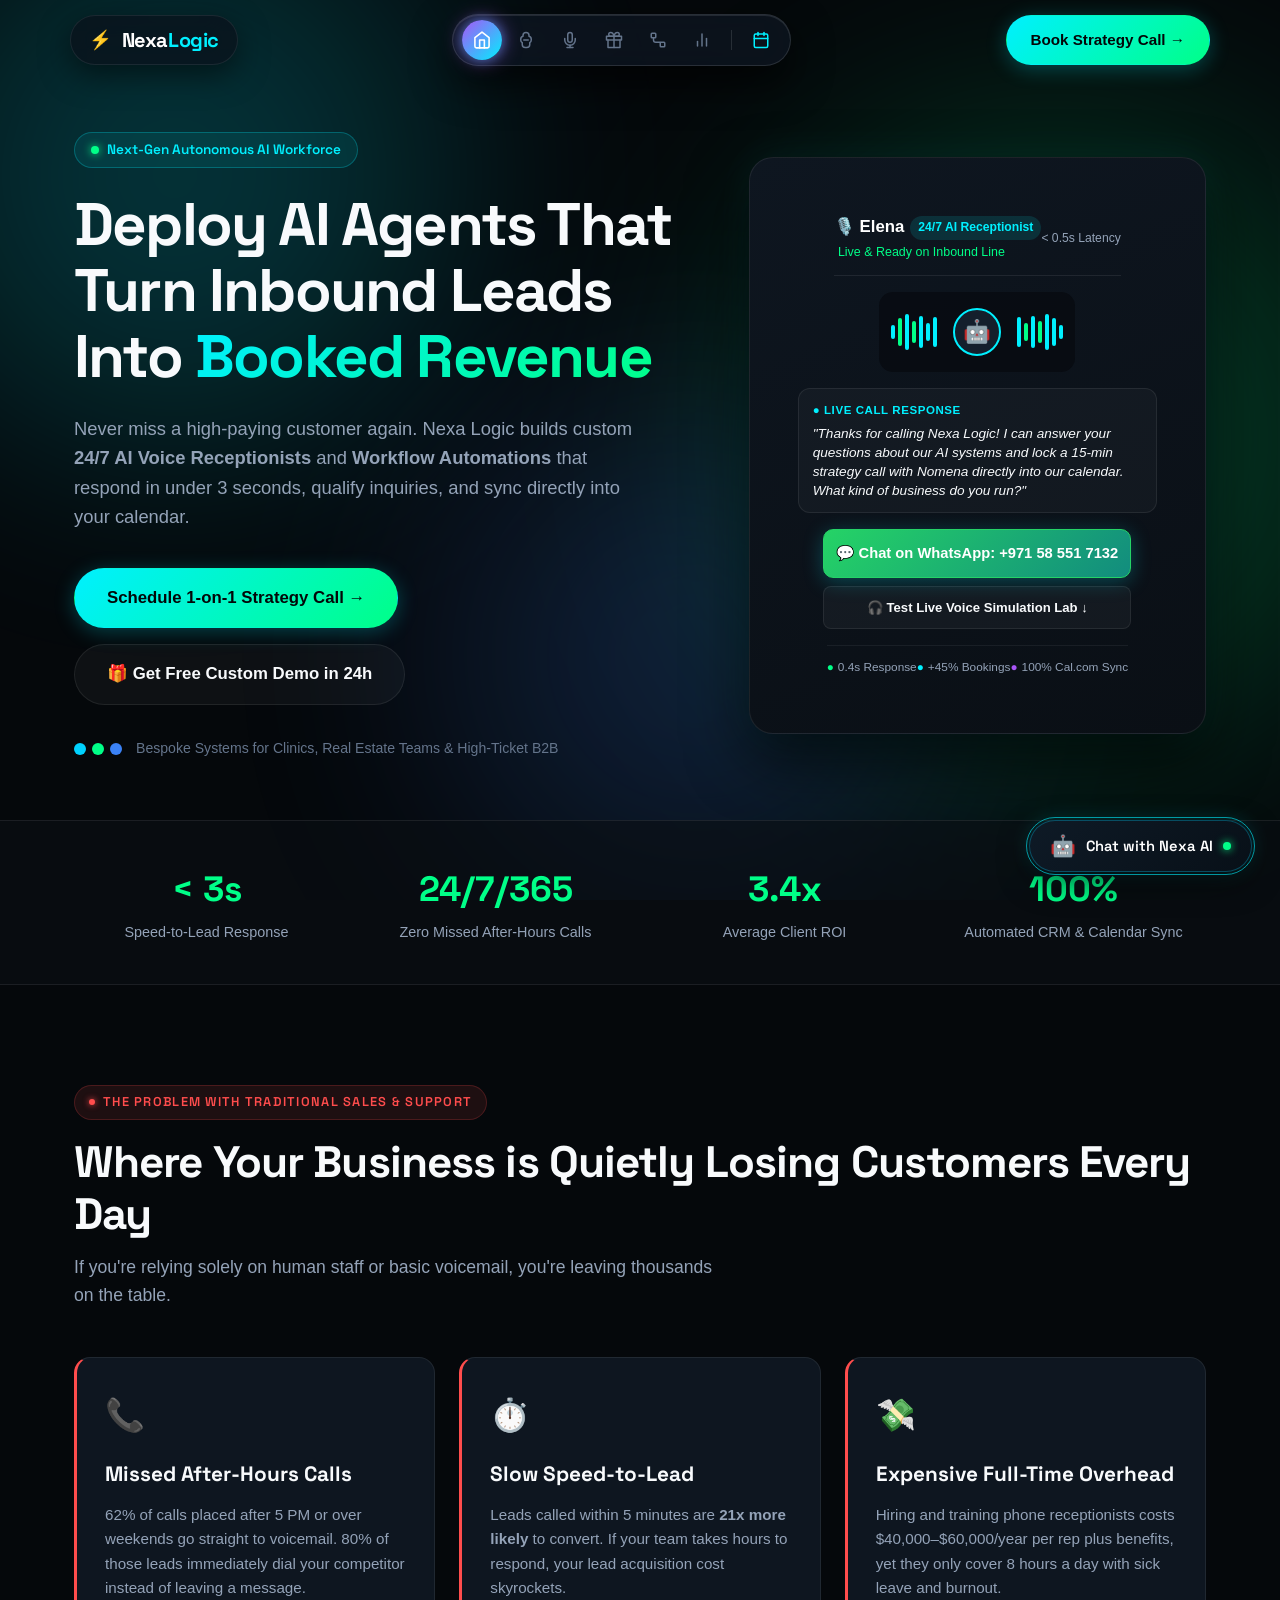
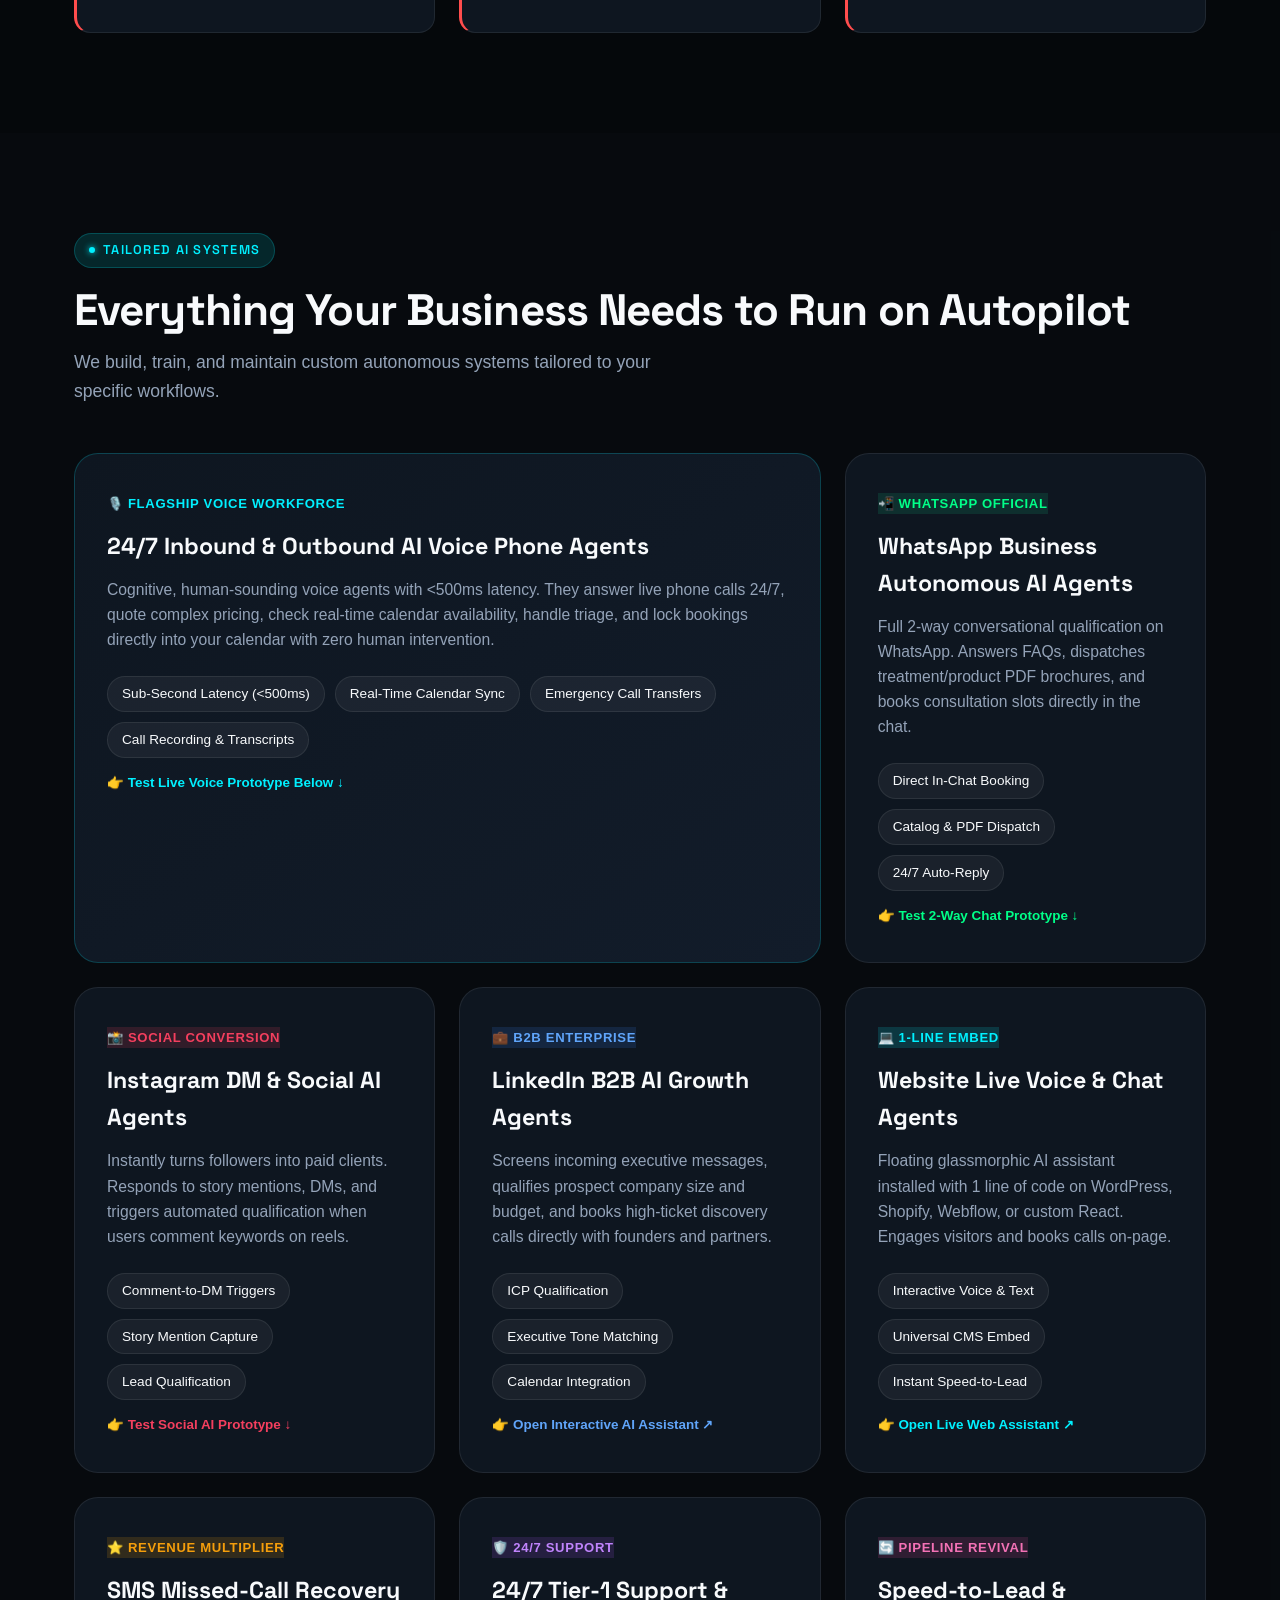
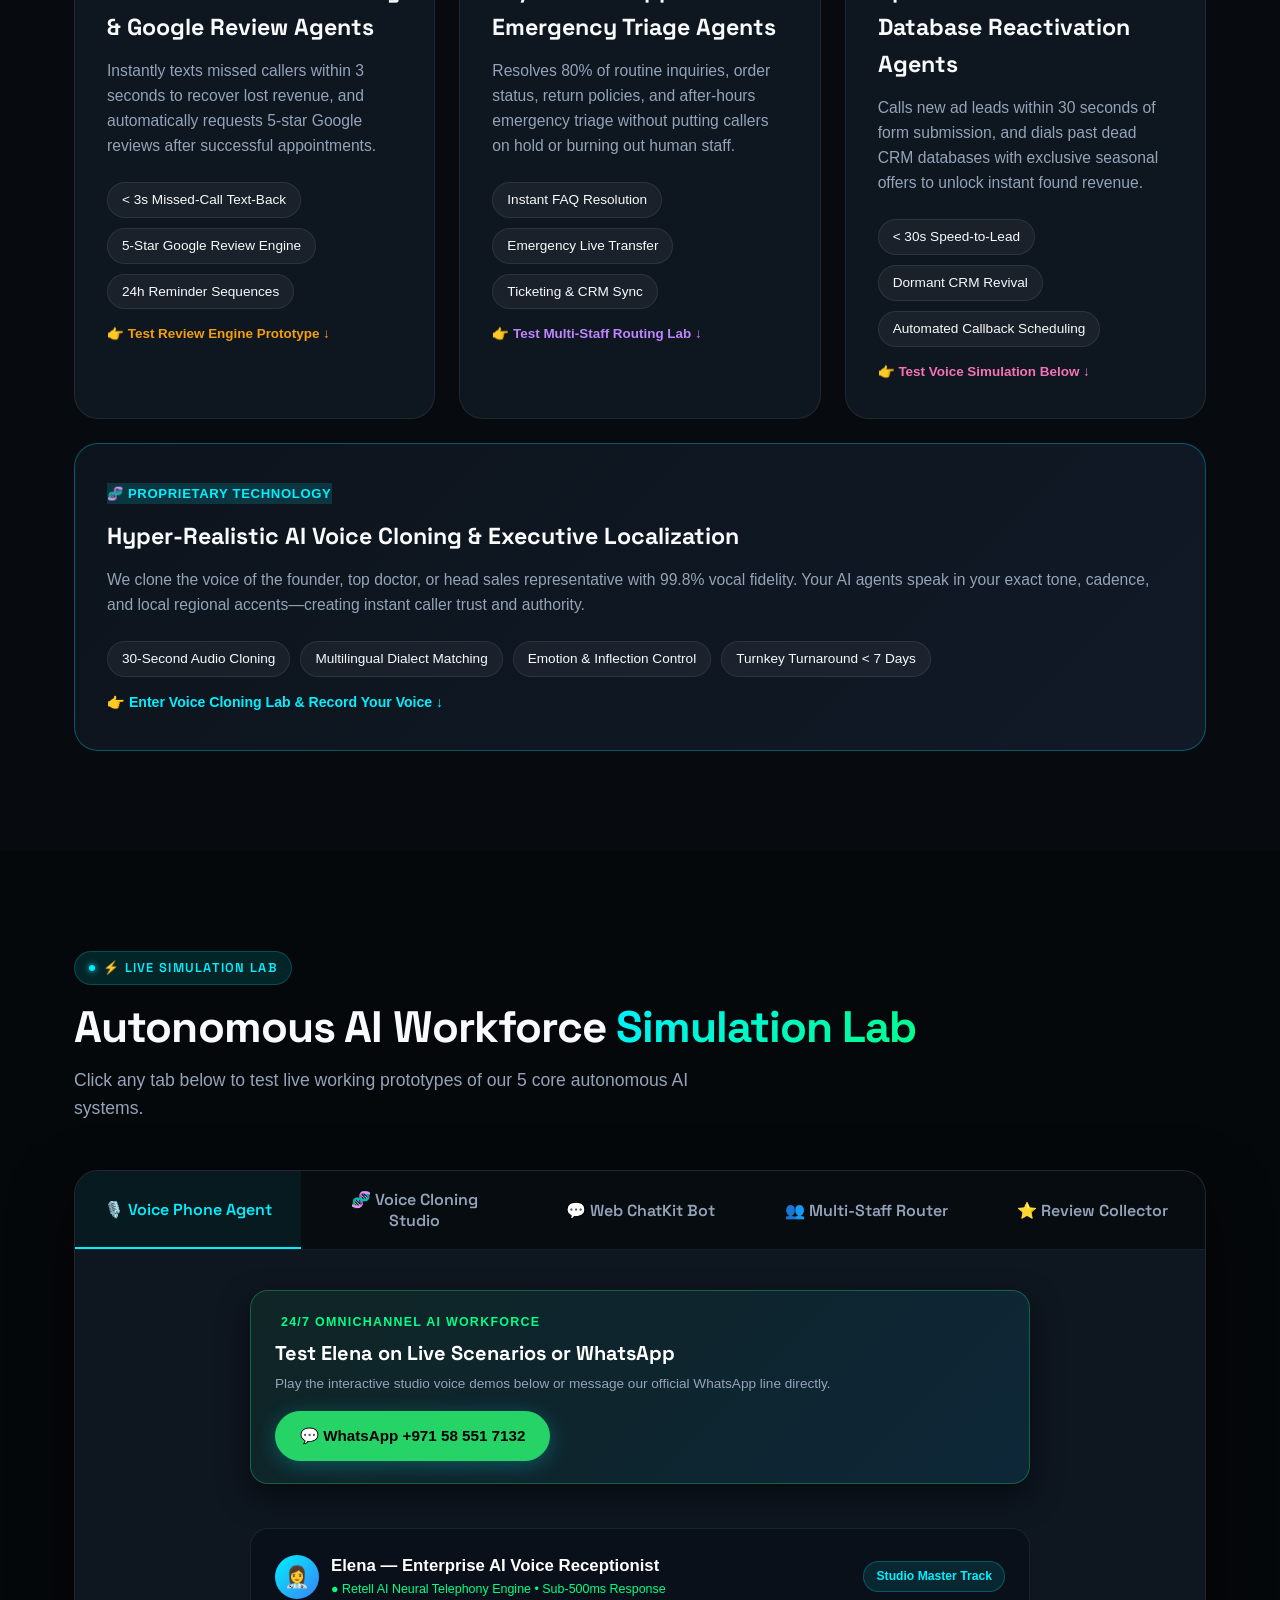
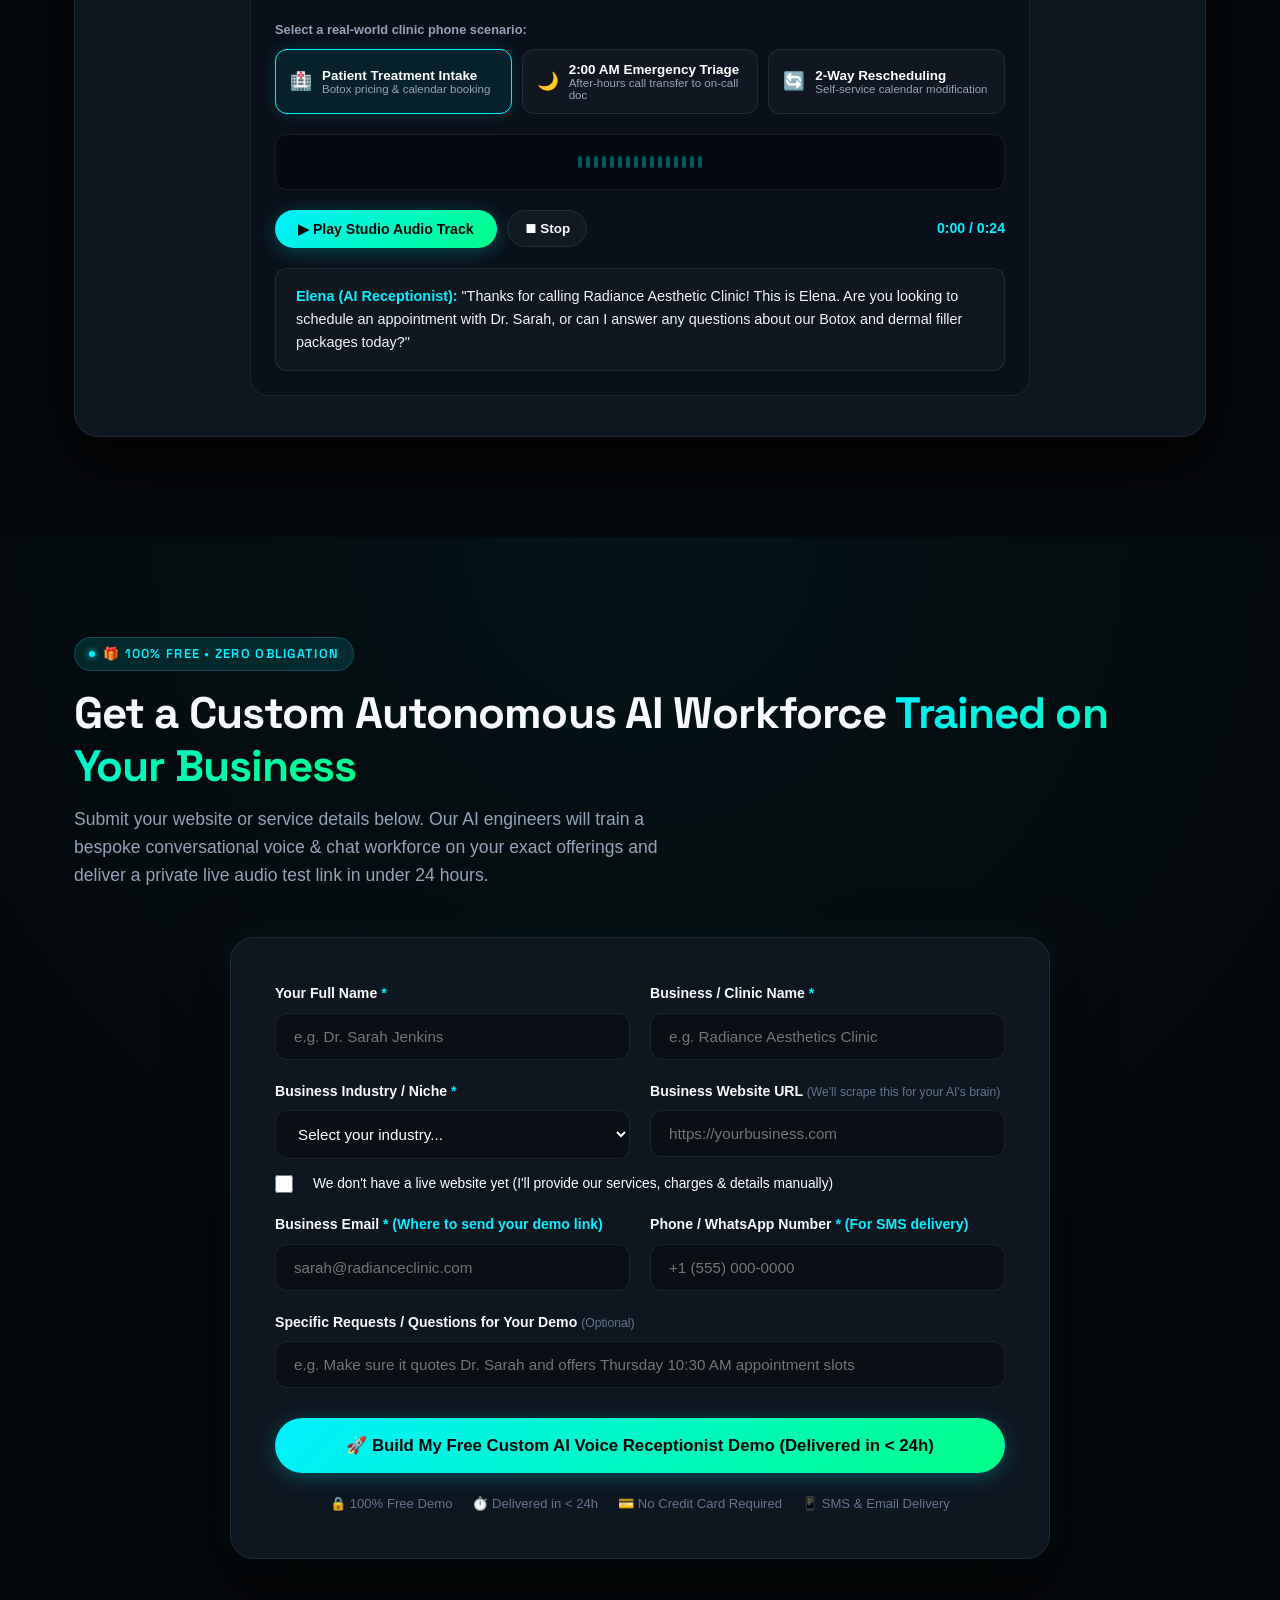
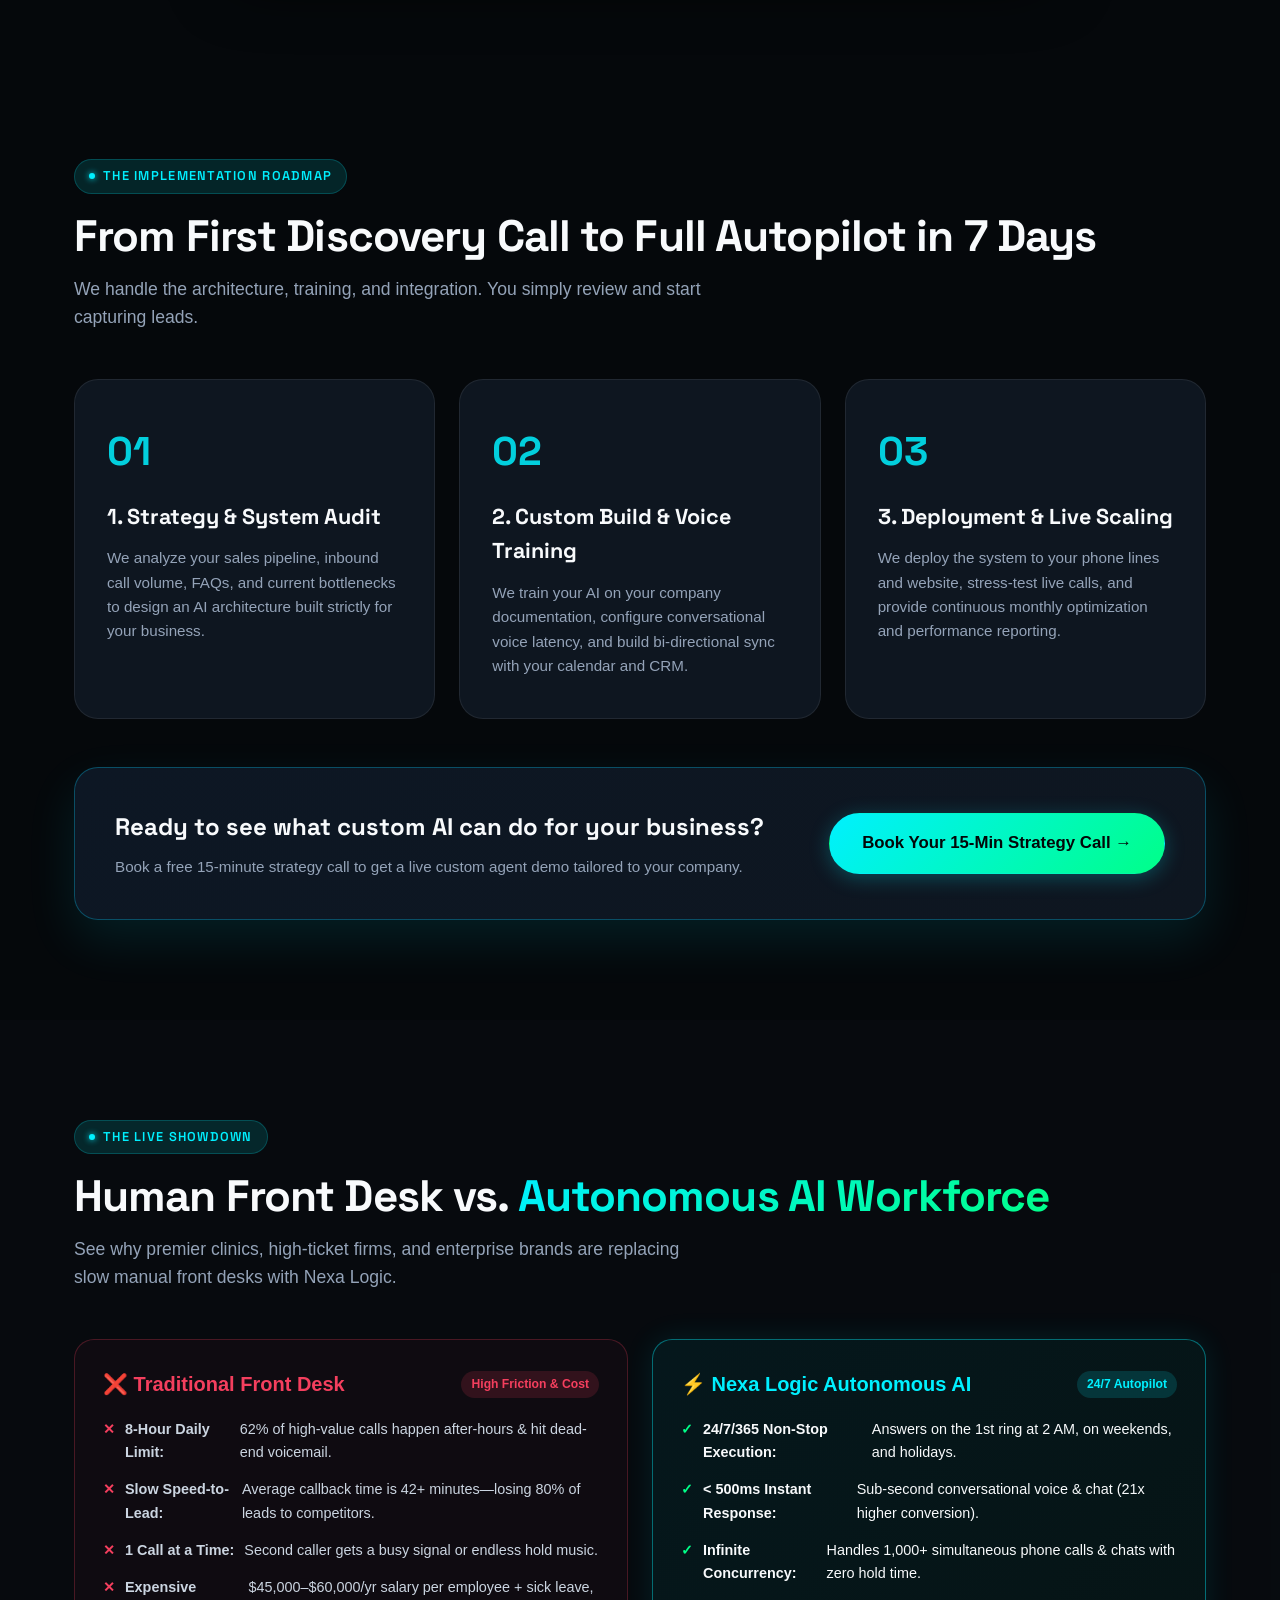
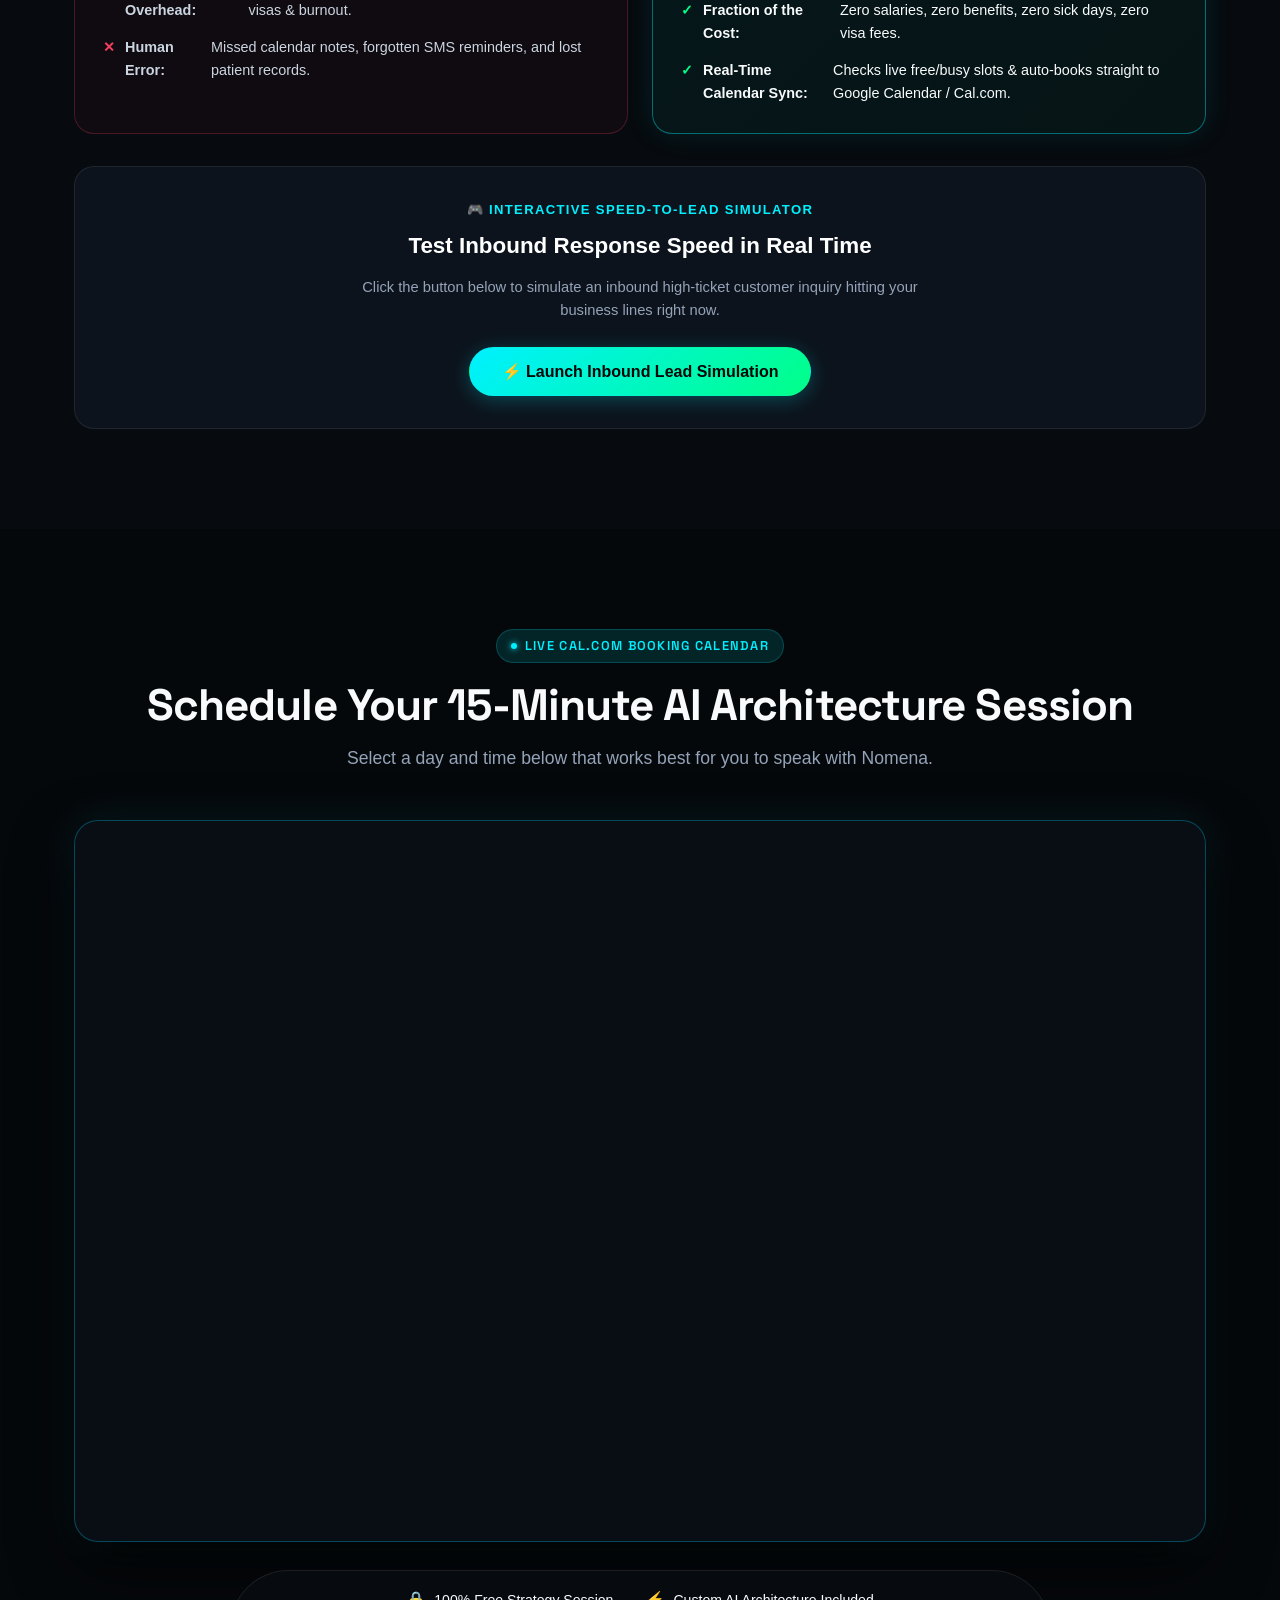
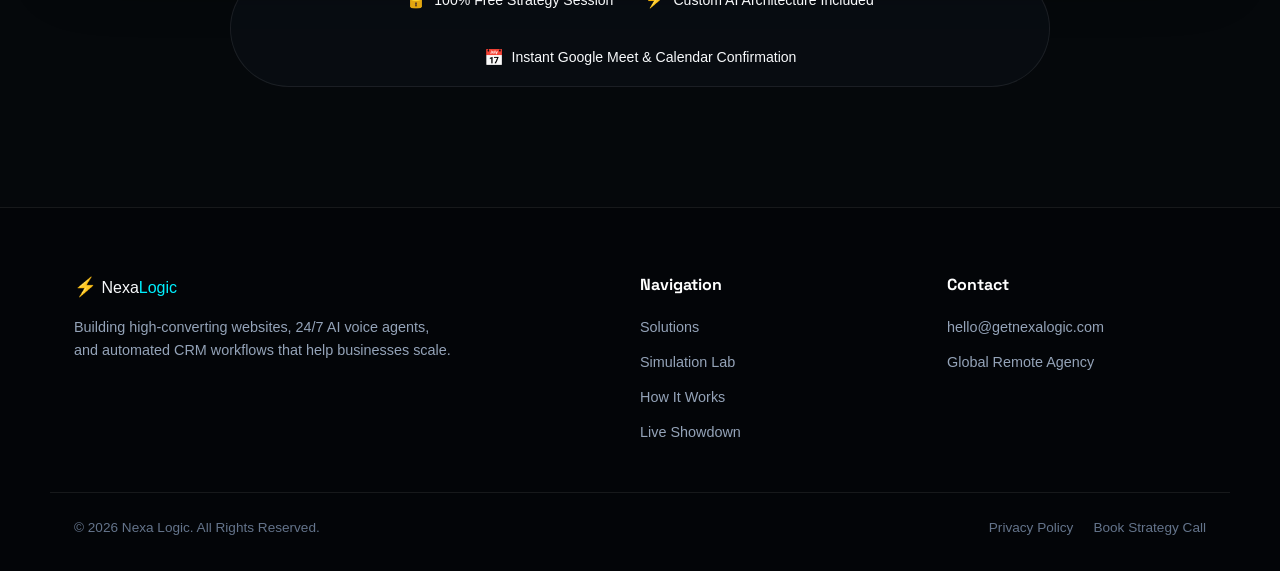
==== commit 17171bed: "Add files via upload" ====
--- a/index.html
+++ b/index.html
@@ -6,6 +6,11 @@
   <title>Nexa Logic — Autonomous AI Agents, Voice Receptionists & Turnkey CRM Automations</title>
   <meta name="description" content="Nexa Logic deploys always-on AI voice agents, multi-channel chatbots, and automated CRM workflows that engage leads in seconds, qualify them, and book appointments 24/7.">
   <meta name="author" content="Nexa Logic">
+
+  <!-- Favicon / Brand Logo for Browser Tabs -->
+  <link rel="icon" type="image/svg+xml" href="favicon.svg">
+  <link rel="alternate icon" href="assets/logo.jpg">
+  <link rel="apple-touch-icon" href="favicon.svg">
 
   <!-- Fonts -->
   <link rel="preconnect" href="https://fonts.googleapis.com">
@@ -175,14 +180,13 @@
               <p style="font-size: 0.85rem; color: var(--text-primary); font-style: italic; line-height: 1.4; margin: 0;">"Thanks for calling Nexa Logic! I can answer your questions about our AI systems and lock a 15-min strategy call with Nomena directly into our calendar. What kind of business do you run?"</p>
             </div>
 
-            <!-- Action Buttons: Direct Call Helpline -->
+            <!-- Action Buttons -->
             <div style="display: flex; flex-direction: column; gap: 8px;">
-              <a href="tel:+971585517132" class="btn btn-primary btn-glow" style="width: 100%; text-align: center; justify-content: center; font-size: 0.92rem; padding: 12px; border-radius: 10px;">
-                <span>📞 Dial from Phone: +971 58 551 7132</span>
+              <a href="https://wa.me/971585517132" target="_blank" rel="noopener" class="btn btn-primary btn-glow" style="width: 100%; text-align: center; justify-content: center; font-size: 0.92rem; padding: 12px; border-radius: 10px; background: linear-gradient(135deg, #25D366 0%, #128C7E 100%); border-color: #25D366; color: #fff;">
+                <span>💬 Chat on WhatsApp: +971 58 551 7132</span>
               </a>
-              <div style="font-size: 0.74rem; color: var(--text-dim); text-align: center;">📱 Tap from mobile or dial manually to test live cellular hotline</div>
-              <a href="#demo" class="btn btn-secondary" style="width: 100%; text-align: center; justify-content: center; font-size: 0.8rem; padding: 8px; border-radius: 8px; margin-top: 4px;">
-                <span>🎧 Or Test Simulation Lab Below ↓</span>
+              <a href="#demo" class="btn btn-secondary" style="width: 100%; text-align: center; justify-content: center; font-size: 0.82rem; padding: 10px; border-radius: 8px;">
+                <span>🎧 Test Live Voice Simulation Lab ↓</span>
               </a>
             </div>
 
@@ -452,17 +456,17 @@
         <div id="voice-demo-view" class="demo-view active">
           <div class="voice-sim-box">
             
-            <!-- Live Cellular Hotline Hero Card -->
-            <div style="background: linear-gradient(135deg, rgba(0, 240, 255, 0.08) 0%, rgba(14, 165, 233, 0.12) 100%); border: 1px solid rgba(0, 240, 255, 0.35); border-radius: 18px; padding: 22px 24px; margin-bottom: 24px; display: flex; align-items: center; justify-content: space-between; flex-wrap: wrap; gap: 16px; box-shadow: 0 12px 30px rgba(0, 0, 0, 0.5);">
+            <!-- WhatsApp & Live Studio Hero Card -->
+            <div style="background: linear-gradient(135deg, rgba(37, 211, 102, 0.08) 0%, rgba(14, 165, 233, 0.12) 100%); border: 1px solid rgba(37, 211, 102, 0.35); border-radius: 18px; padding: 22px 24px; margin-bottom: 24px; display: flex; align-items: center; justify-content: space-between; flex-wrap: wrap; gap: 16px; box-shadow: 0 12px 30px rgba(0, 0, 0, 0.5);">
               <div>
                 <div style="font-size: 0.78rem; text-transform: uppercase; letter-spacing: 0.1em; color: var(--emerald); font-weight: 700; display: flex; align-items: center; gap: 6px; margin-bottom: 4px;">
-                  <span class="pulse-dot" style="background: #22c55e;"></span> LIVE CELLULAR PHONE NETWORK
-                </div>
-                <h3 style="font-size: 1.25rem; color: #fff; margin: 0 0 4px; font-family: var(--font-display);">Test Elena on Your Smartphone</h3>
-                <p style="font-size: 0.85rem; color: var(--text-muted); margin: 0;">Dial our live cellular line to experience sub-500ms latency, zero robotic lag, and natural phone cadence.</p>
-              </div>
-              <a href="tel:+971585517132" class="btn btn-primary btn-glow" style="padding: 12px 24px; font-size: 0.95rem; font-weight: 700; white-space: nowrap;">
-                <span>📞 Dial +971 58 551 7132</span>
+                  <span class="pulse-dot" style="background: #22c55e;"></span> 24/7 OMNICHANNEL AI WORKFORCE
+                </div>
+                <h3 style="font-size: 1.25rem; color: #fff; margin: 0 0 4px; font-family: var(--font-display);">Test Elena on Live Scenarios or WhatsApp</h3>
+                <p style="font-size: 0.85rem; color: var(--text-muted); margin: 0;">Play the interactive studio voice demos below or message our official WhatsApp line directly.</p>
+              </div>
+              <a href="https://wa.me/971585517132" target="_blank" rel="noopener" class="btn btn-primary" style="padding: 12px 24px; font-size: 0.95rem; font-weight: 700; white-space: nowrap; background: #25D366; border-color: #25D366; color: #000;">
+                <span>💬 WhatsApp +971 58 551 7132</span>
               </a>
             </div>
 
@@ -1117,16 +1121,16 @@
 
       <div id="drawer-messages" class="drawer-messages">
         <div class="drawer-bubble bot">
-          👋 Hi! I am the Nexa Logic Autonomous AI Assistant. I can answer questions about our 24/7 Voice Agents, WhatsApp Automations, dispatch our 2026 Executive Rate Card, or help you book a 15-minute strategy call with Nomena. How can I help you today?
+          👋 Hi! I am the Nexa Logic AI Assistant. I can answer questions about our 24/7 Phone & WhatsApp Agents, email you our pricing packages, or help you book a 15-minute call with Nomena. How can I help you?
         </div>
       </div>
 
       <!-- Quick Suggestion Chips -->
       <div class="quick-chips">
-        <button onclick="sendQuickChip('Send me the 2026 Executive Rate Card & Pricing Guide')">📋 Request 2026 Rate Card</button>
+        <button onclick="sendQuickChip('Can you send me your pricing and packages?')">💰 Pricing & Packages</button>
         <button onclick="sendQuickChip('How long does it take you to deliver a project?')">⏱️ Delivery Timeline</button>
         <button onclick="sendQuickChip('What AI agents do you build?')">🤖 What Agents We Build</button>
-        <button onclick="sendQuickChip('I want to book a 15-minute strategy call')">📅 Book Strategy Call</button>
+        <button onclick="sendQuickChip('I want to book a 15-minute strategy call')">📅 Book a Strategy Call</button>
       </div>
 
       <div class="drawer-input-area">
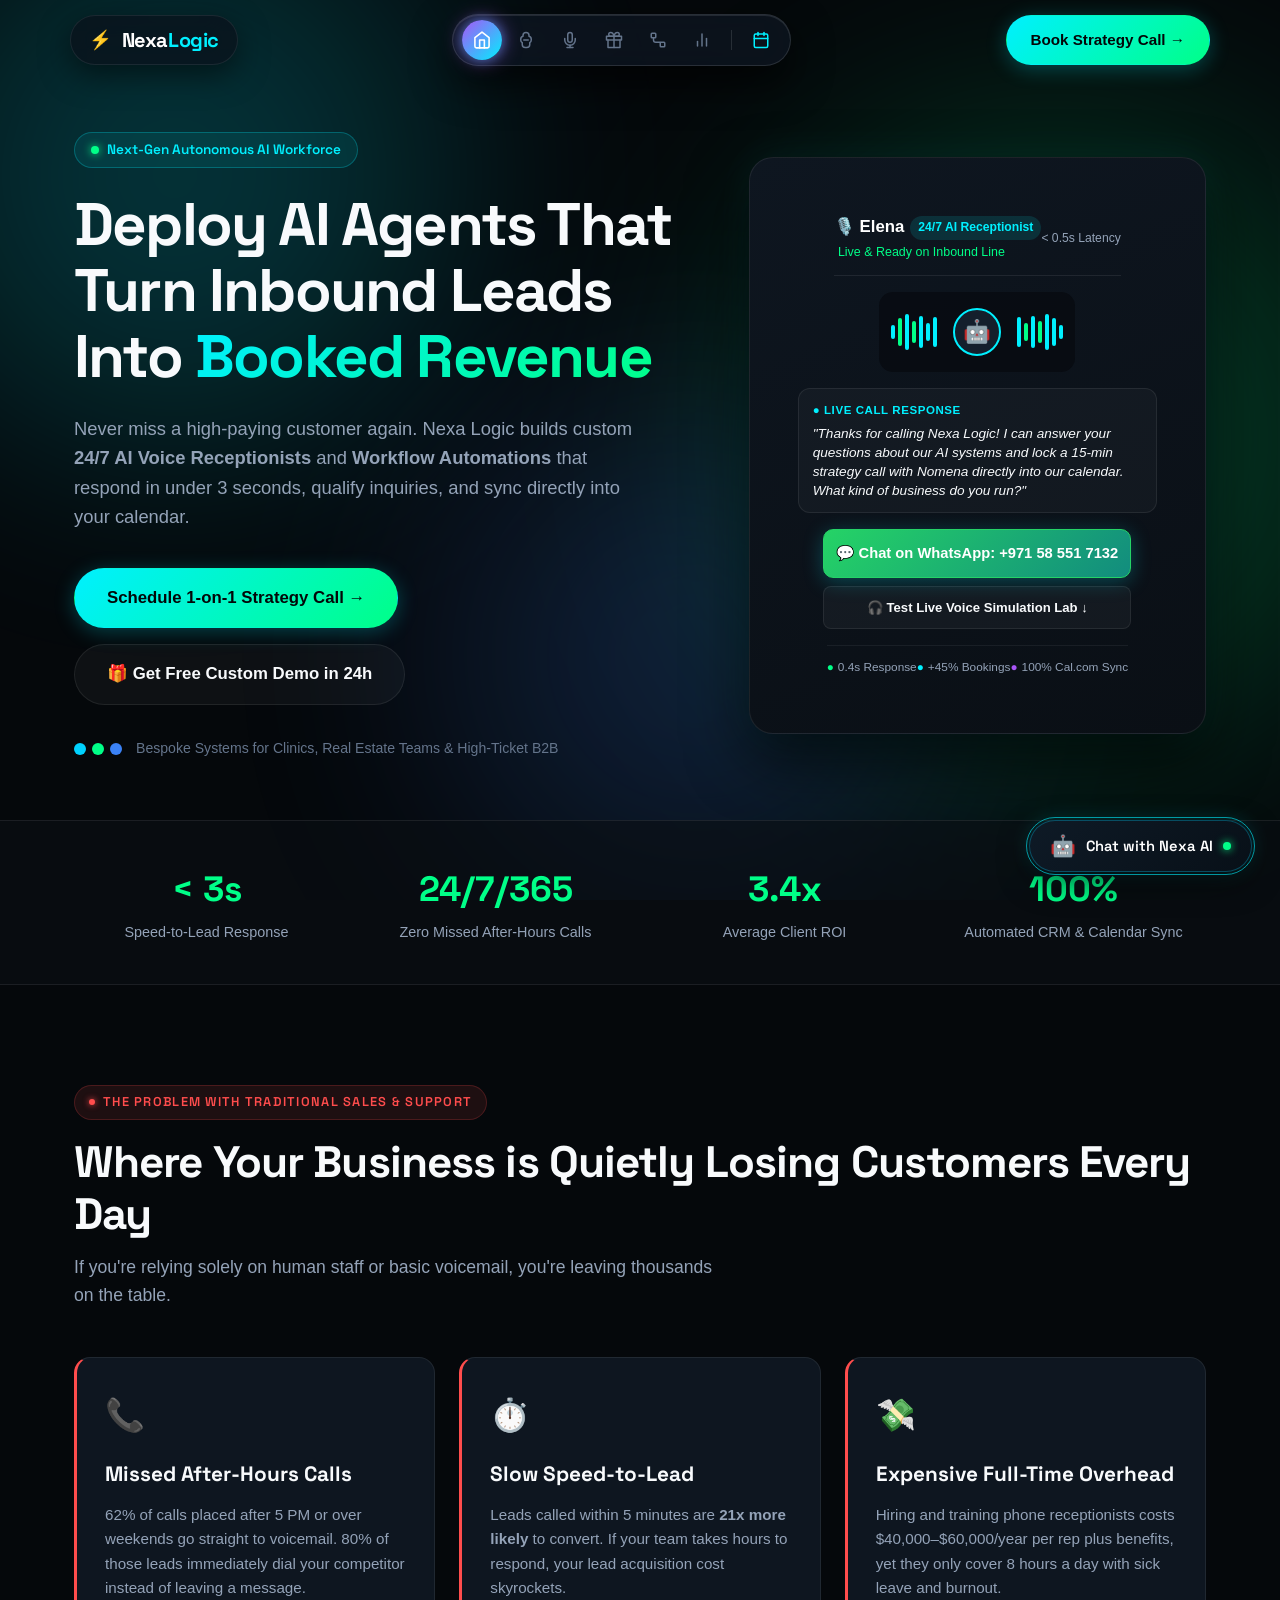
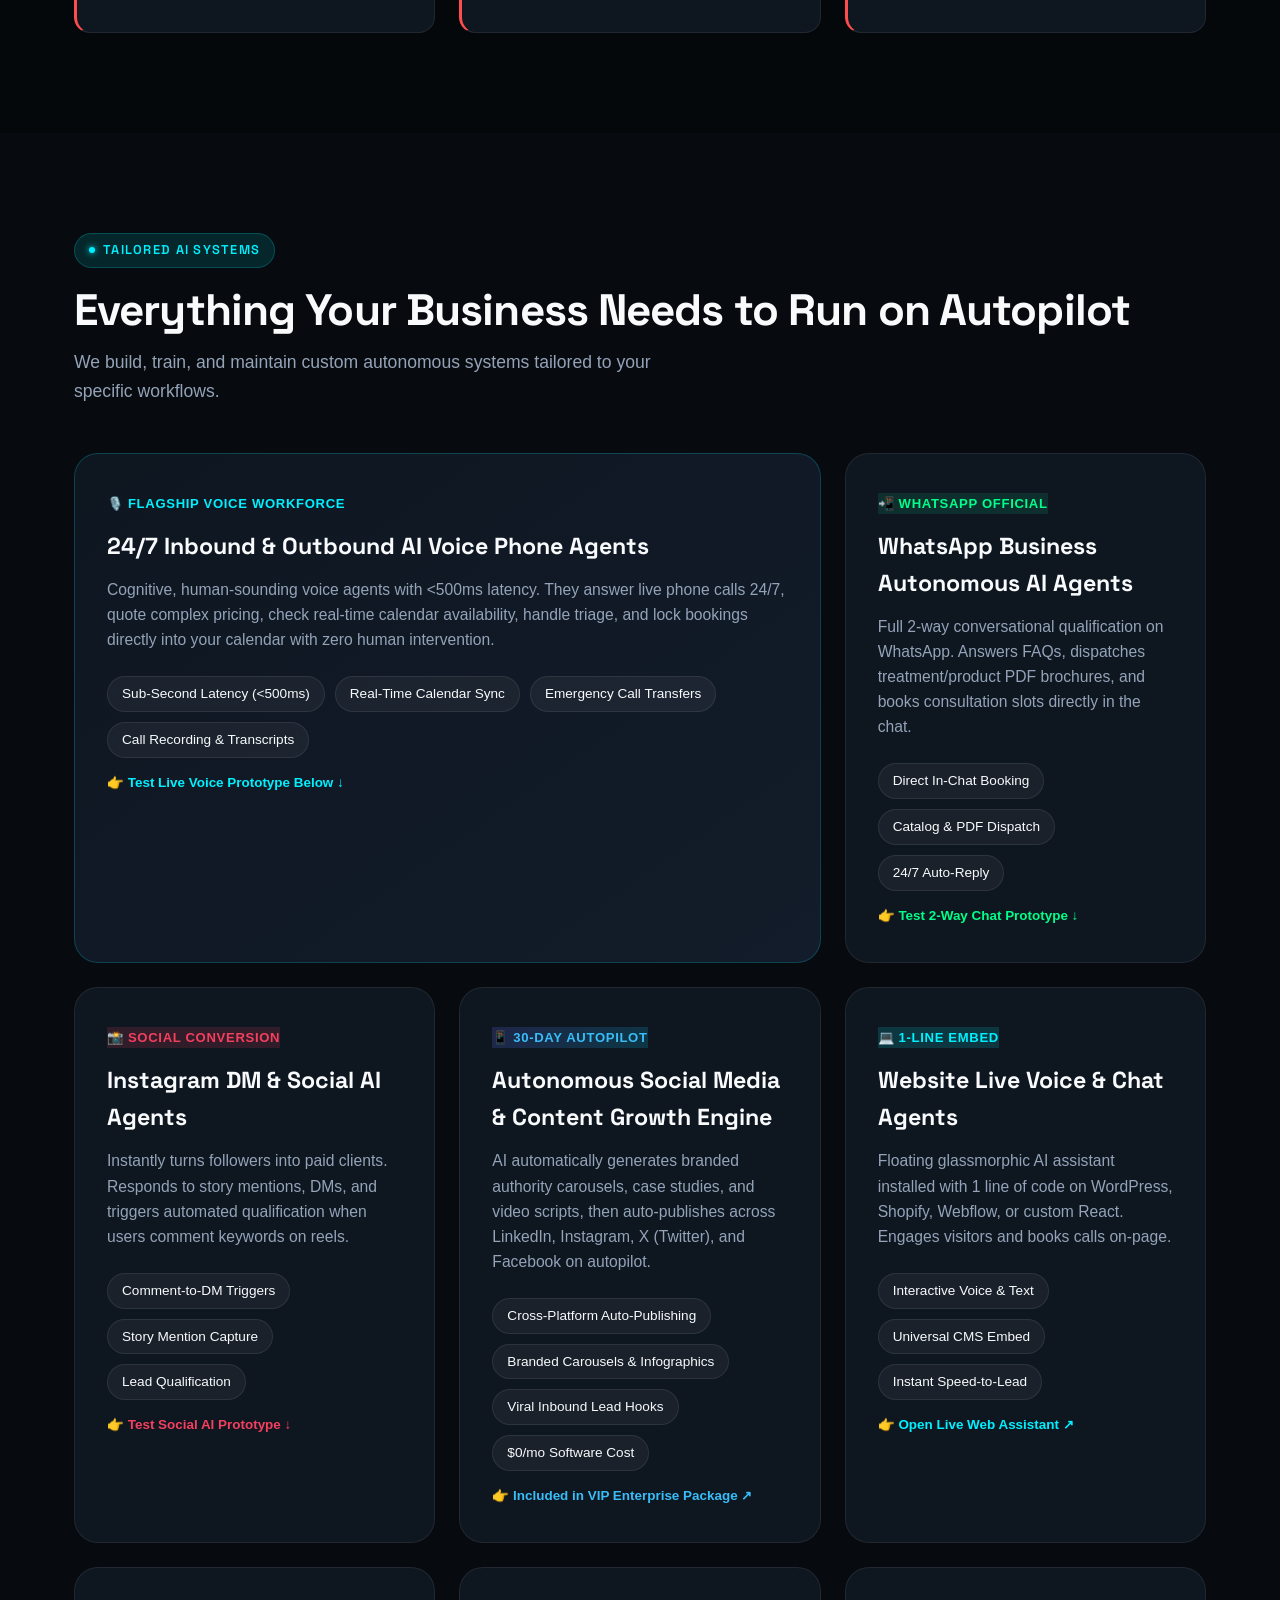
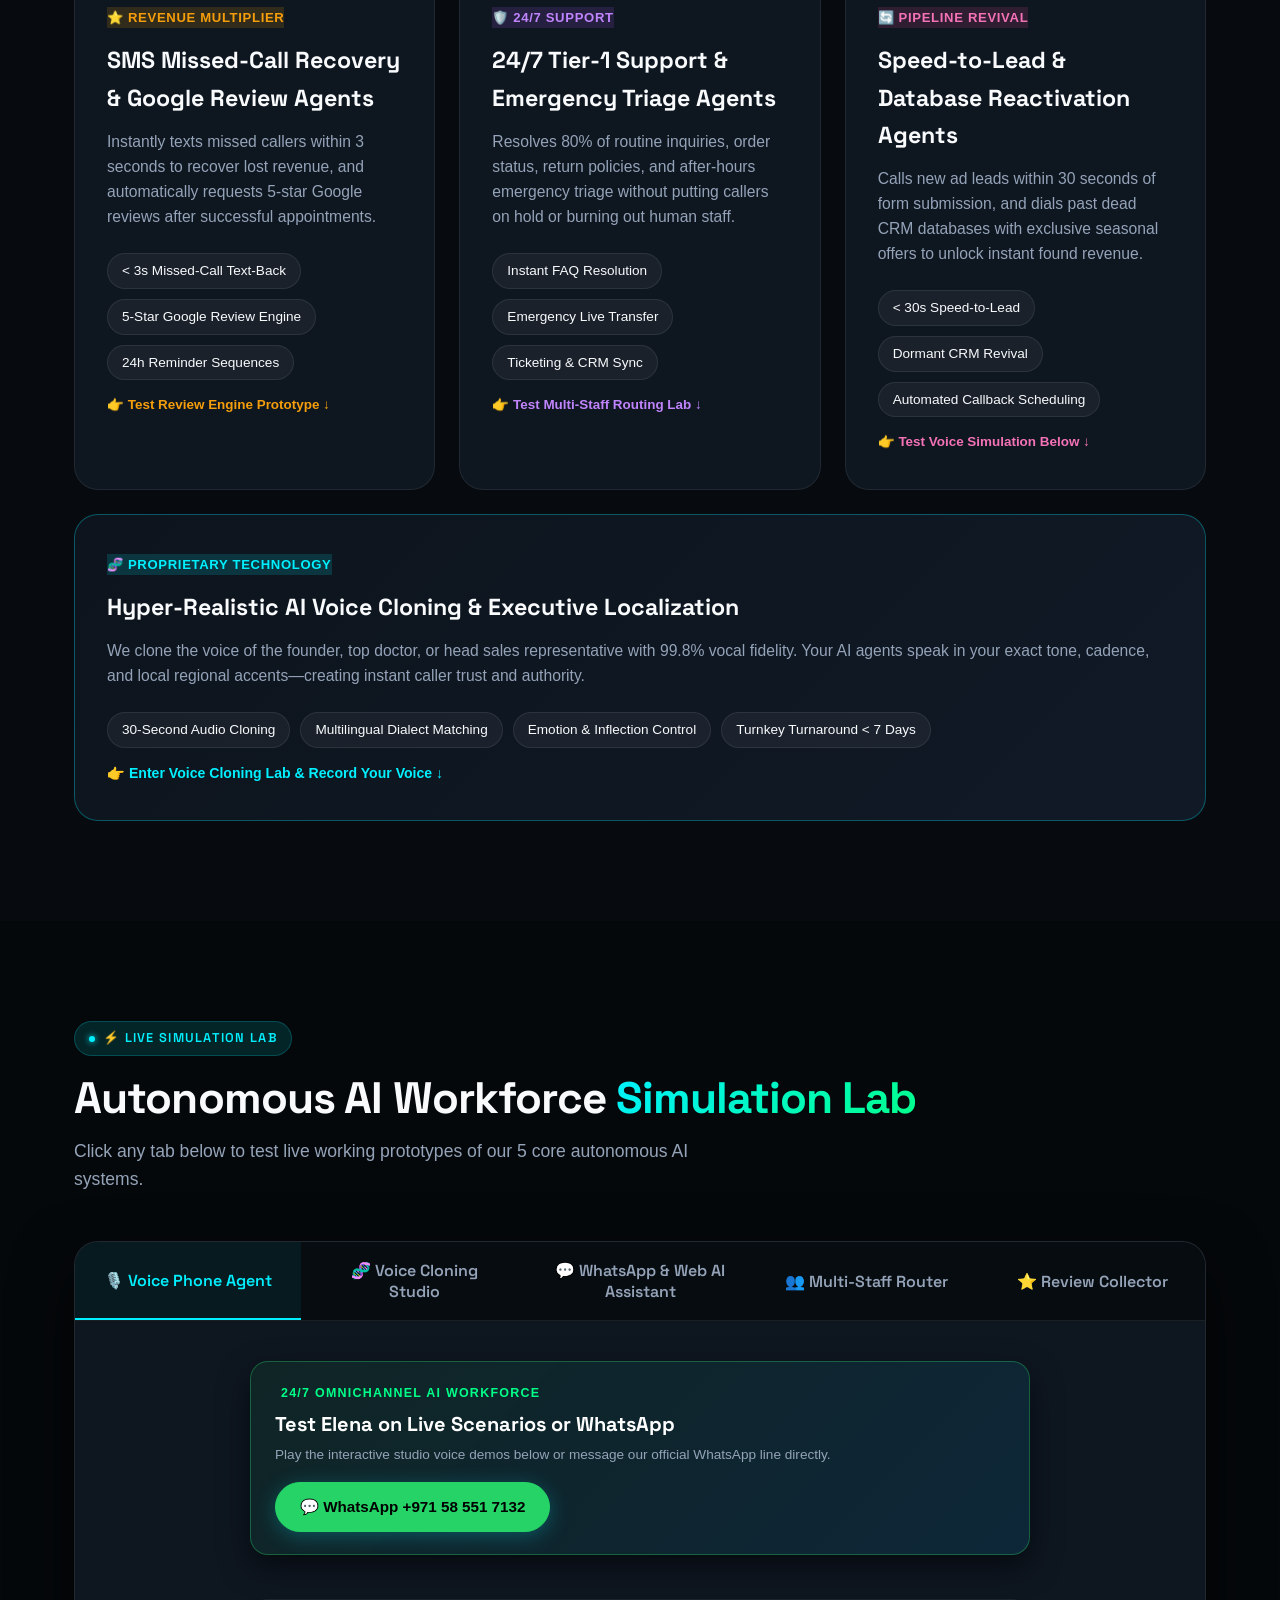
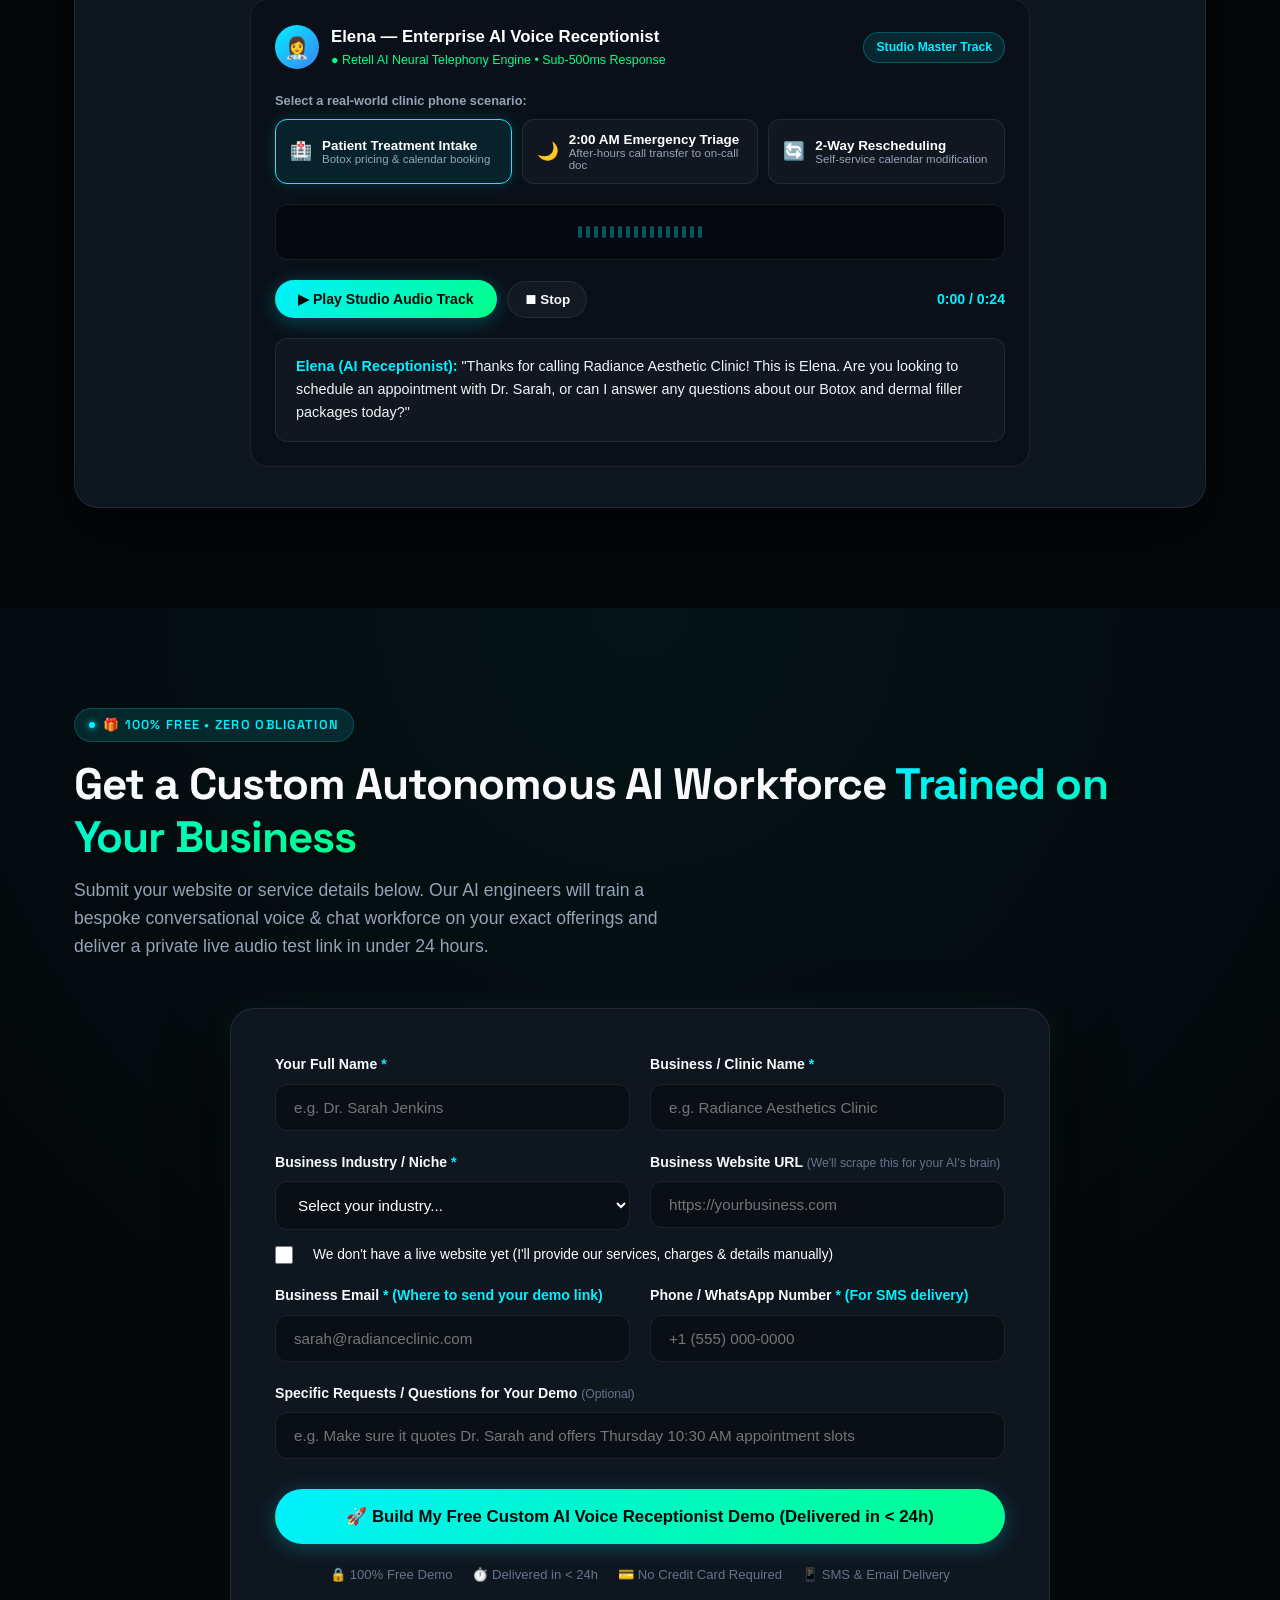
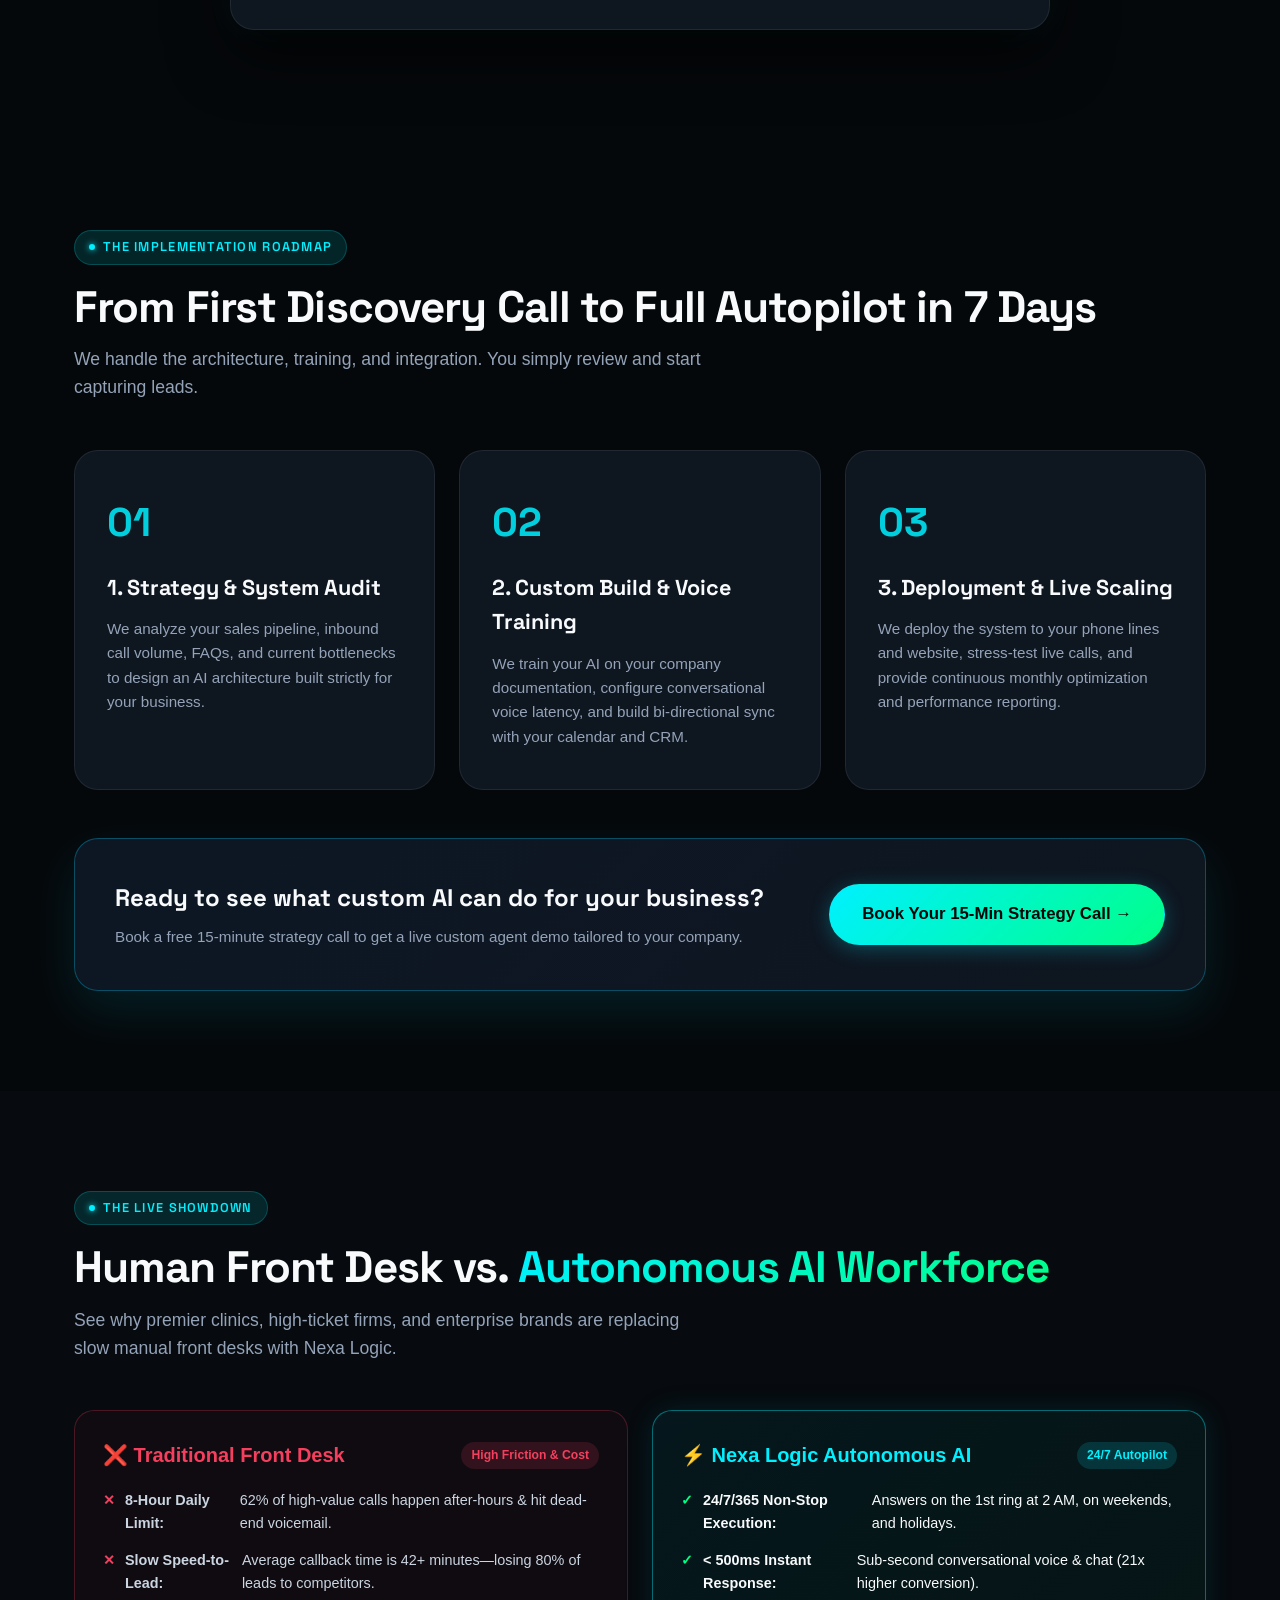
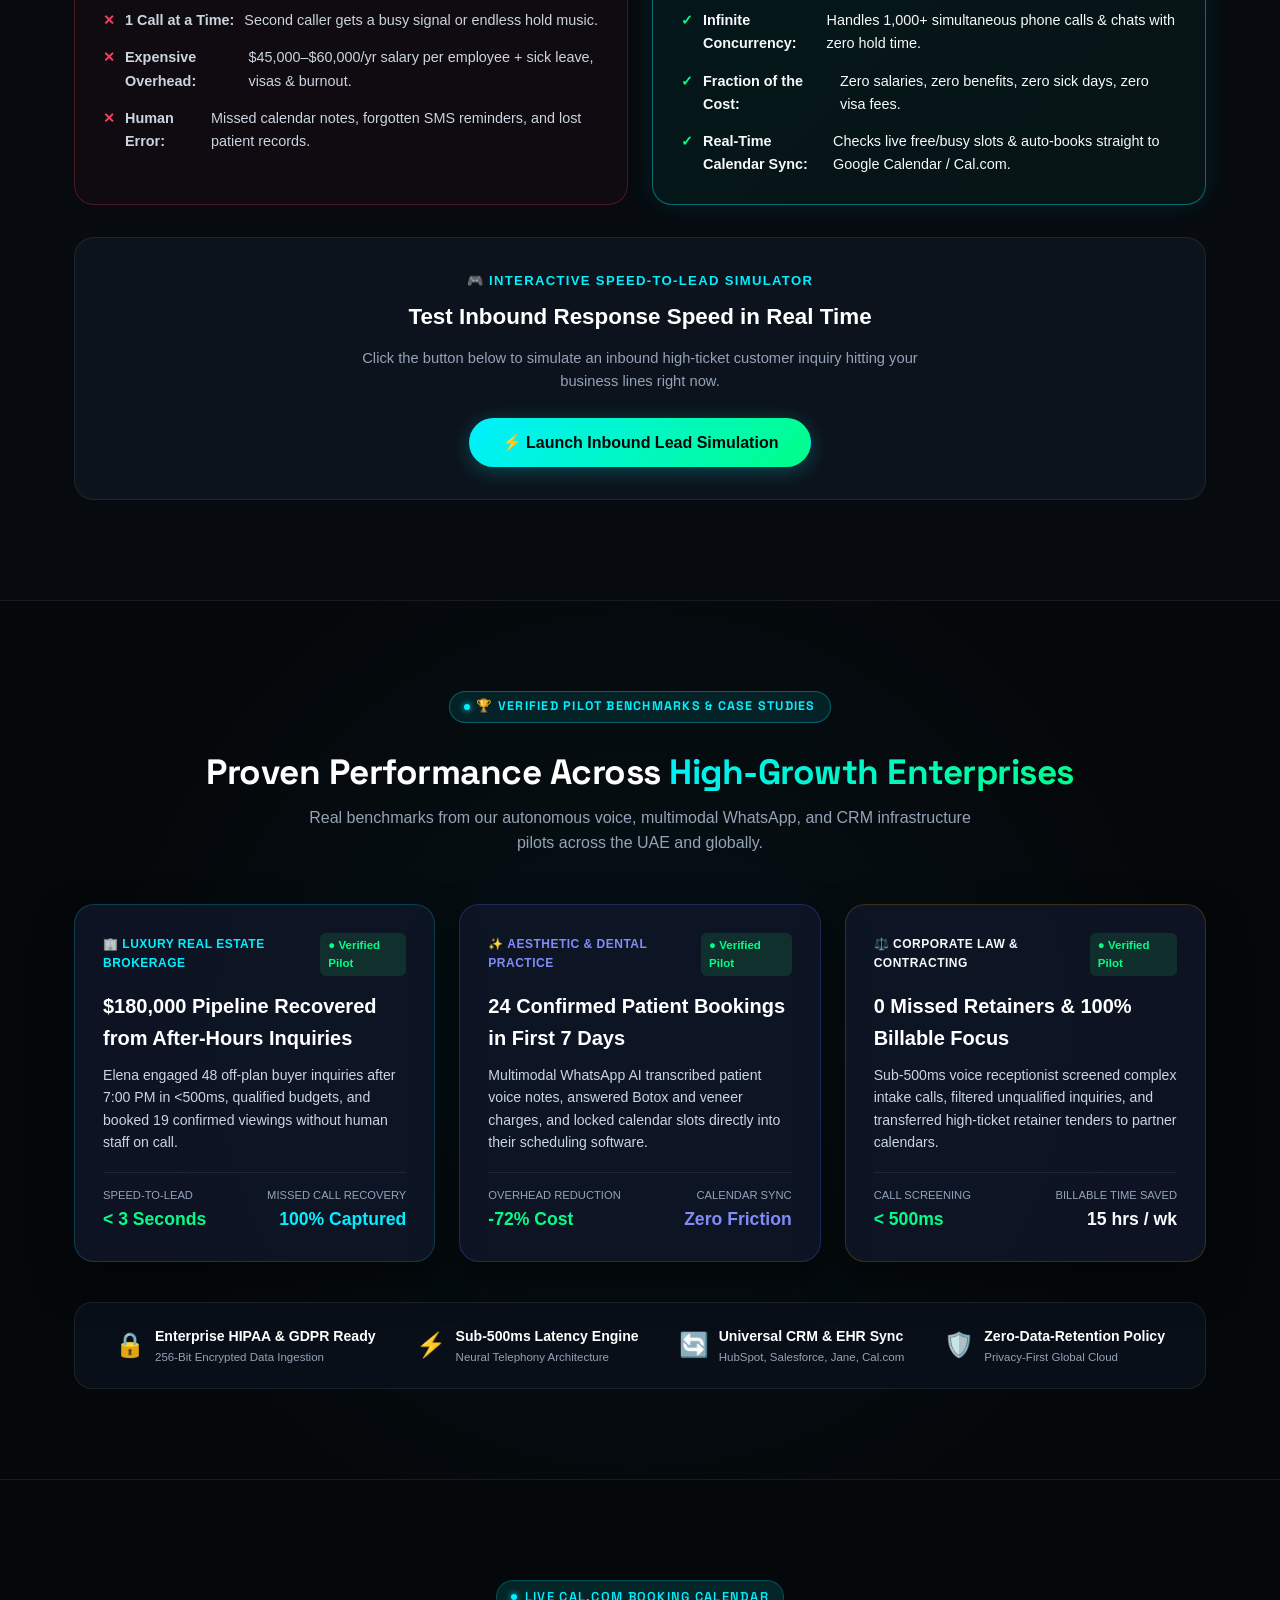
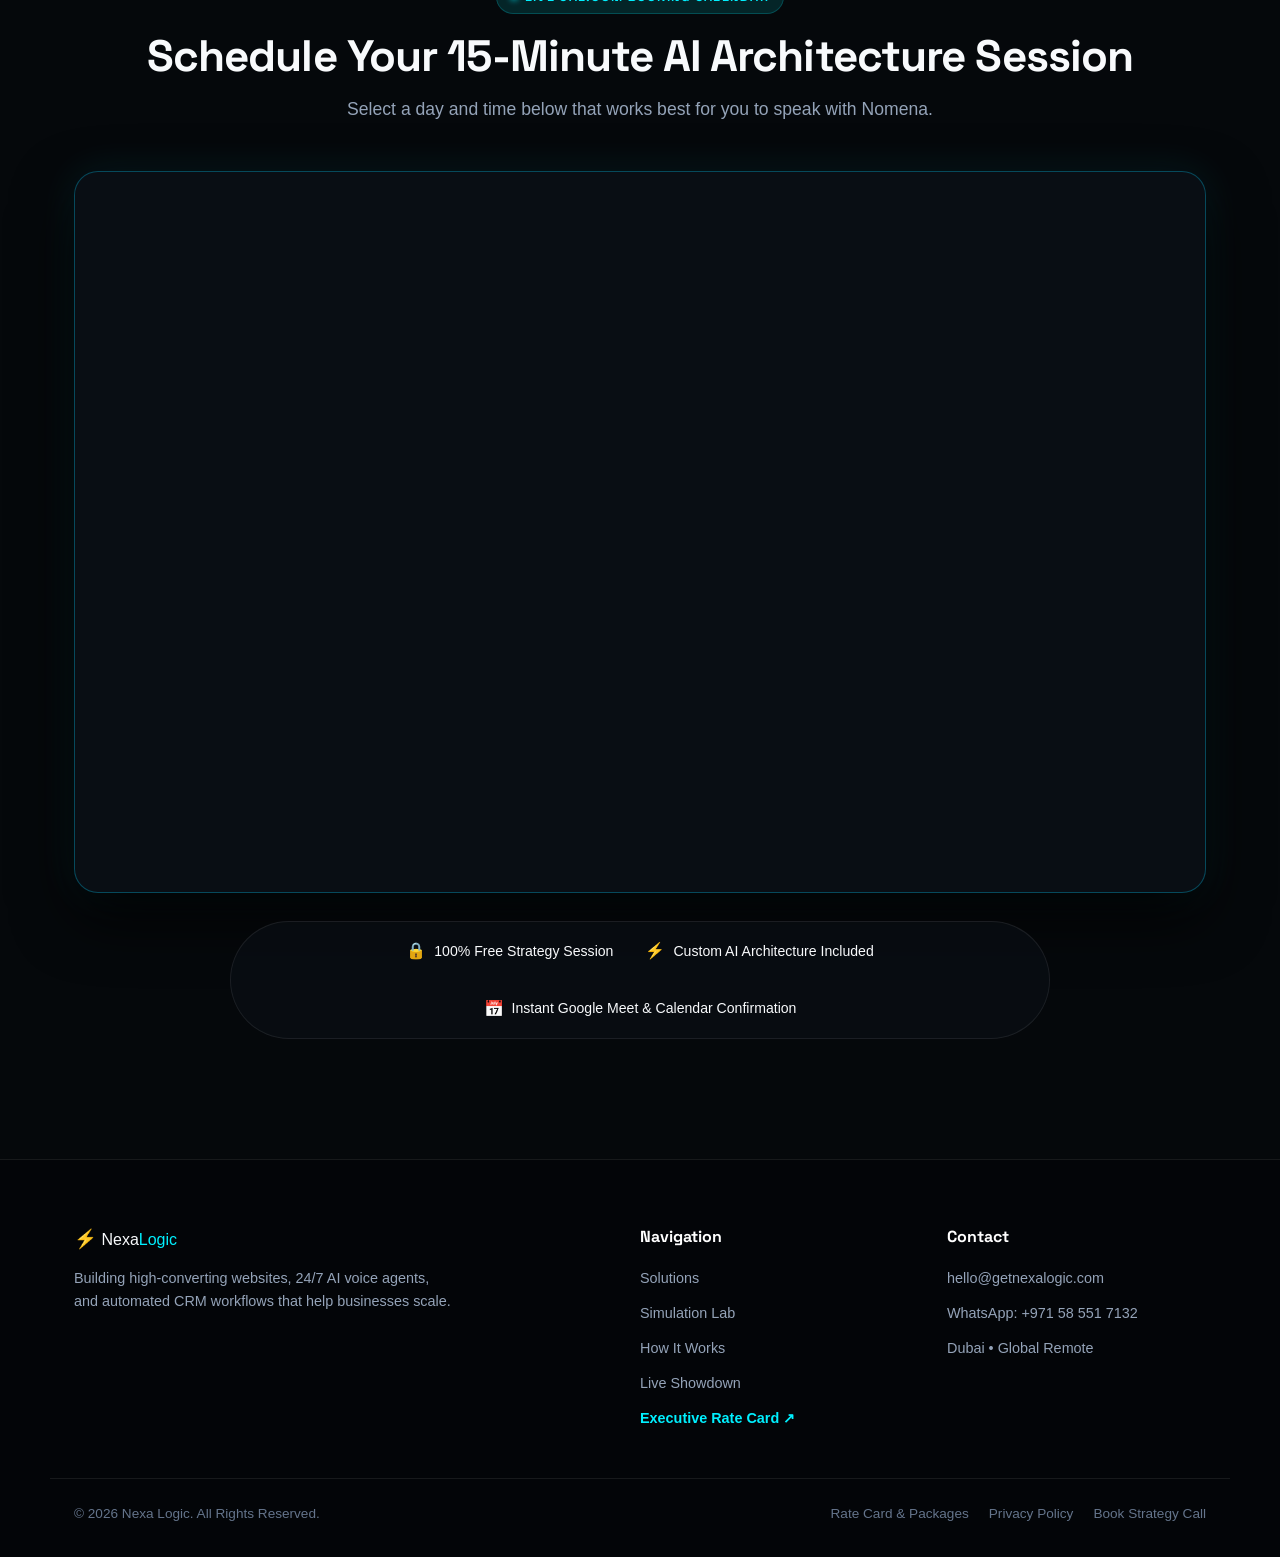
==== commit abde7880: "Add files via upload" ====
--- a/index.html
+++ b/index.html
@@ -321,18 +321,19 @@
           </div>
         </div>
 
-        <!-- Agent 4: LinkedIn B2B Growth Agent -->
+        <!-- Agent 4: Autonomous Social Media & Content Distribution Engine -->
         <div class="bento-card" onclick="toggleFloatingAgent()" style="cursor: pointer;">
-          <div class="bento-tag" style="background: rgba(59, 130, 246, 0.15); color: #60a5fa;">💼 B2B Enterprise</div>
-          <h3>LinkedIn B2B AI Growth Agents</h3>
-          <p>Screens incoming executive messages, qualifies prospect company size and budget, and books high-ticket discovery calls directly with founders and partners.</p>
+          <div class="bento-tag" style="background: linear-gradient(135deg, rgba(99, 102, 241, 0.2), rgba(6, 182, 212, 0.2)); color: #38bdf8;">📱 30-Day Autopilot</div>
+          <h3>Autonomous Social Media & Content Growth Engine</h3>
+          <p>AI automatically generates branded authority carousels, case studies, and video scripts, then auto-publishes across LinkedIn, Instagram, X (Twitter), and Facebook on autopilot.</p>
           <div class="feature-pills">
-            <span>ICP Qualification</span>
-            <span>Executive Tone Matching</span>
-            <span>Calendar Integration</span>
-          </div>
-          <div style="margin-top: 14px; font-size: 0.84rem; color: #60a5fa; font-weight: 700; display: flex; align-items: center; gap: 6px;">
-            <span>👉 Open Interactive AI Assistant ↗</span>
+            <span>Cross-Platform Auto-Publishing</span>
+            <span>Branded Carousels & Infographics</span>
+            <span>Viral Inbound Lead Hooks</span>
+            <span>$0/mo Software Cost</span>
+          </div>
+          <div style="margin-top: 14px; font-size: 0.84rem; color: #38bdf8; font-weight: 700; display: flex; align-items: center; gap: 6px;">
+            <span>👉 Included in VIP Enterprise Package ↗</span>
           </div>
         </div>
 
@@ -438,7 +439,7 @@
         <div class="demo-tabs" id="demo-tabs-container">
           <button class="demo-tab active" id="tab-btn-voice" onclick="switchDemo('voice')">🎙️ Voice Phone Agent</button>
           <button class="demo-tab" id="tab-btn-cloning" onclick="switchDemo('cloning')">🧬 Voice Cloning Studio</button>
-          <button class="demo-tab" id="tab-btn-chat" onclick="switchDemo('chat')">💬 Web ChatKit Bot</button>
+          <button class="demo-tab" id="tab-btn-chat" onclick="switchDemo('chat')">💬 WhatsApp & Web AI Assistant</button>
           <button class="demo-tab" id="tab-btn-routing" onclick="switchDemo('routing')">👥 Multi-Staff Router</button>
           <button class="demo-tab" id="tab-btn-reviews" onclick="switchDemo('reviews')">⭐ Review Collector</button>
         </div>
@@ -665,7 +666,7 @@
           </div>
         </div>
 
-        <!-- 3. Web ChatKit Booking Bot View -->
+        <!-- 3. Multimodal WhatsApp & Web AI Assistant View -->
         <div id="chat-demo-view" class="demo-view">
           <div class="chat-sim-box">
             <div class="chatkit-topbar" style="background: rgba(10, 16, 26, 0.9); border-bottom: 1px solid var(--border); padding: 12px 18px; border-radius: 12px 12px 0 0; display: flex; justify-content: space-between; align-items: center;">
@@ -1021,6 +1022,138 @@
     </div>
   </section>
 
+  <!-- Verified Pilot Benchmarks & Case Studies Section -->
+  <section id="case-studies" class="case-studies-section" style="padding: 90px 0; background: radial-gradient(circle at center, rgba(6, 182, 212, 0.05) 0%, transparent 70%); border-top: 1px solid var(--border); border-bottom: 1px solid var(--border);">
+    <div class="container">
+      
+      <div class="text-center" style="margin-bottom: 48px;">
+        <div class="section-badge cyan-badge" style="display: inline-flex; align-items: center; gap: 6px; background: rgba(0, 240, 255, 0.1); border: 1px solid rgba(0, 240, 255, 0.3); color: var(--cyan); padding: 5px 14px; border-radius: 9999px; font-size: 0.78rem; font-weight: 700; text-transform: uppercase;">
+          <span class="cyan-dot"></span>
+          <span>🏆 Verified Pilot Benchmarks & Case Studies</span>
+        </div>
+        <h2 class="section-title" style="font-size: 2.2rem; font-weight: 800; color: #fff; margin-top: 12px; letter-spacing: -0.5px;">
+          Proven Performance Across <span class="gradient-text">High-Growth Enterprises</span>
+        </h2>
+        <p class="section-subtitle center-margin" style="color: var(--text-muted); font-size: 1rem; max-width: 680px; margin: 8px auto 0;">
+          Real benchmarks from our autonomous voice, multimodal WhatsApp, and CRM infrastructure pilots across the UAE and globally.
+        </p>
+      </div>
+
+      <!-- 3 Enterprise Case Study Cards -->
+      <div style="display: grid; grid-template-columns: repeat(auto-fit, minmax(320px, 1fr)); gap: 24px; margin-bottom: 40px;">
+        
+        <!-- Case Study 1: Real Estate -->
+        <div style="background: rgba(15, 23, 42, 0.8); border: 1px solid rgba(0, 240, 255, 0.2); border-radius: 20px; padding: 28px; display: flex; flex-direction: column; justify-content: space-between; box-shadow: 0 20px 40px rgba(0, 0, 0, 0.5);">
+          <div>
+            <div style="display: flex; justify-content: space-between; align-items: center; margin-bottom: 14px;">
+              <span style="font-size: 0.75rem; font-weight: 700; color: var(--cyan); text-transform: uppercase; letter-spacing: 0.5px;">🏢 Luxury Real Estate Brokerage</span>
+              <span style="background: rgba(34, 197, 94, 0.15); color: var(--emerald); font-size: 0.72rem; padding: 3px 8px; border-radius: 6px; font-weight: 700;">● Verified Pilot</span>
+            </div>
+            <h3 style="font-size: 1.25rem; font-weight: 800; color: #fff; margin-bottom: 10px;">$180,000 Pipeline Recovered from After-Hours Inquiries</h3>
+            <p style="font-size: 0.88rem; color: #cbd5e1; line-height: 1.6; margin-bottom: 18px;">
+              Elena engaged 48 off-plan buyer inquiries after 7:00 PM in <500ms, qualified budgets, and booked 19 confirmed viewings without human staff on call.
+            </p>
+          </div>
+          <div style="border-top: 1px solid rgba(255, 255, 255, 0.08); padding-top: 14px; display: flex; justify-content: space-between; align-items: center;">
+            <div>
+              <div style="font-size: 0.7rem; color: var(--text-muted);">SPEED-TO-LEAD</div>
+              <div style="font-size: 1.1rem; font-weight: 800; color: var(--emerald);">&lt; 3 Seconds</div>
+            </div>
+            <div style="text-align: right;">
+              <div style="font-size: 0.7rem; color: var(--text-muted);">MISSED CALL RECOVERY</div>
+              <div style="font-size: 1.1rem; font-weight: 800; color: var(--cyan);">100% Captured</div>
+            </div>
+          </div>
+        </div>
+
+        <!-- Case Study 2: Aesthetic & Medical -->
+        <div style="background: rgba(15, 23, 42, 0.8); border: 1px solid rgba(99, 102, 241, 0.25); border-radius: 20px; padding: 28px; display: flex; flex-direction: column; justify-content: space-between; box-shadow: 0 20px 40px rgba(0, 0, 0, 0.5);">
+          <div>
+            <div style="display: flex; justify-content: space-between; align-items: center; margin-bottom: 14px;">
+              <span style="font-size: 0.75rem; font-weight: 700; color: #818cf8; text-transform: uppercase; letter-spacing: 0.5px;">✨ Aesthetic & Dental Practice</span>
+              <span style="background: rgba(34, 197, 94, 0.15); color: var(--emerald); font-size: 0.72rem; padding: 3px 8px; border-radius: 6px; font-weight: 700;">● Verified Pilot</span>
+            </div>
+            <h3 style="font-size: 1.25rem; font-weight: 800; color: #fff; margin-bottom: 10px;">24 Confirmed Patient Bookings in First 7 Days</h3>
+            <p style="font-size: 0.88rem; color: #cbd5e1; line-height: 1.6; margin-bottom: 18px;">
+              Multimodal WhatsApp AI transcribed patient voice notes, answered Botox and veneer charges, and locked calendar slots directly into their scheduling software.
+            </p>
+          </div>
+          <div style="border-top: 1px solid rgba(255, 255, 255, 0.08); padding-top: 14px; display: flex; justify-content: space-between; align-items: center;">
+            <div>
+              <div style="font-size: 0.7rem; color: var(--text-muted);">OVERHEAD REDUCTION</div>
+              <div style="font-size: 1.1rem; font-weight: 800; color: var(--emerald);">-72% Cost</div>
+            </div>
+            <div style="text-align: right;">
+              <div style="font-size: 0.7rem; color: var(--text-muted);">CALENDAR SYNC</div>
+              <div style="font-size: 1.1rem; font-weight: 800; color: #818cf8;">Zero Friction</div>
+            </div>
+          </div>
+        </div>
+
+        <!-- Case Study 3: Corporate & Contracting -->
+        <div style="background: rgba(15, 23, 42, 0.8); border: 1px solid rgba(245, 158, 11, 0.2); border-radius: 20px; padding: 28px; display: flex; flex-direction: column; justify-content: space-between; box-shadow: 0 20px 40px rgba(0, 0, 0, 0.5);">
+          <div>
+            <div style="display: flex; justify-content: space-between; align-items: center; margin-bottom: 14px;">
+              <span style="font-size: 0.75rem; font-weight: 700; color: var(--amber); text-transform: uppercase; letter-spacing: 0.5px;">⚖️ Corporate Law & Contracting</span>
+              <span style="background: rgba(34, 197, 94, 0.15); color: var(--emerald); font-size: 0.72rem; padding: 3px 8px; border-radius: 6px; font-weight: 700;">● Verified Pilot</span>
+            </div>
+            <h3 style="font-size: 1.25rem; font-weight: 800; color: #fff; margin-bottom: 10px;">0 Missed Retainers & 100% Billable Focus</h3>
+            <p style="font-size: 0.88rem; color: #cbd5e1; line-height: 1.6; margin-bottom: 18px;">
+              Sub-500ms voice receptionist screened complex intake calls, filtered unqualified inquiries, and transferred high-ticket retainer tenders to partner calendars.
+            </p>
+          </div>
+          <div style="border-top: 1px solid rgba(255, 255, 255, 0.08); padding-top: 14px; display: flex; justify-content: space-between; align-items: center;">
+            <div>
+              <div style="font-size: 0.7rem; color: var(--text-muted);">CALL SCREENING</div>
+              <div style="font-size: 1.1rem; font-weight: 800; color: var(--emerald);">&lt; 500ms</div>
+            </div>
+            <div style="text-align: right;">
+              <div style="font-size: 0.7rem; color: var(--text-muted);">BILLABLE TIME SAVED</div>
+              <div style="font-size: 1.1rem; font-weight: 800; color: var(--amber);">15 hrs / wk</div>
+            </div>
+          </div>
+        </div>
+
+      </div>
+
+      <!-- Enterprise Compliance & Trust Strip -->
+      <div style="background: rgba(10, 16, 26, 0.95); border: 1px solid var(--border); border-radius: 18px; padding: 22px 28px; display: flex; justify-content: space-around; align-items: center; flex-wrap: wrap; gap: 16px;">
+        <div style="display: flex; align-items: center; gap: 10px;">
+          <span style="font-size: 1.5rem;">🔒</span>
+          <div>
+            <div style="font-weight: 800; color: #fff; font-size: 0.88rem;">Enterprise HIPAA & GDPR Ready</div>
+            <div style="font-size: 0.72rem; color: var(--text-muted);">256-Bit Encrypted Data Ingestion</div>
+          </div>
+        </div>
+
+        <div style="display: flex; align-items: center; gap: 10px;">
+          <span style="font-size: 1.5rem;">⚡</span>
+          <div>
+            <div style="font-weight: 800; color: #fff; font-size: 0.88rem;">Sub-500ms Latency Engine</div>
+            <div style="font-size: 0.72rem; color: var(--text-muted);">Neural Telephony Architecture</div>
+          </div>
+        </div>
+
+        <div style="display: flex; align-items: center; gap: 10px;">
+          <span style="font-size: 1.5rem;">🔄</span>
+          <div>
+            <div style="font-weight: 800; color: #fff; font-size: 0.88rem;">Universal CRM & EHR Sync</div>
+            <div style="font-size: 0.72rem; color: var(--text-muted);">HubSpot, Salesforce, Jane, Cal.com</div>
+          </div>
+        </div>
+
+        <div style="display: flex; align-items: center; gap: 10px;">
+          <span style="font-size: 1.5rem;">🛡️</span>
+          <div>
+            <div style="font-weight: 800; color: #fff; font-size: 0.88rem;">Zero-Data-Retention Policy</div>
+            <div style="font-size: 0.72rem; color: var(--text-muted);">Privacy-First Global Cloud</div>
+          </div>
+        </div>
+      </div>
+
+    </div>
+  </section>
+
   <!-- Primary Booking & Live Cal.com Embed Section -->
   <section id="booking" class="booking-section">
     <div class="container">
@@ -1077,18 +1210,21 @@
         <a href="#demo">Simulation Lab</a>
         <a href="#process">How It Works</a>
         <a href="#showdown">Live Showdown</a>
+        <a href="proposal_rate_card.html" style="color: var(--cyan); font-weight: 700;">Executive Rate Card ↗</a>
       </div>
 
       <div class="footer-contact">
         <h4>Contact</h4>
         <p>hello@getnexalogic.com</p>
-        <p>Global Remote Agency</p>
+        <p>WhatsApp: +971 58 551 7132</p>
+        <p>Dubai • Global Remote</p>
       </div>
     </div>
 
     <div class="container footer-bottom">
       <p>© 2026 Nexa Logic. All Rights Reserved.</p>
       <div class="legal-links">
+        <a href="proposal_rate_card.html">Rate Card & Packages</a>
         <a href="privacy.html">Privacy Policy</a>
         <a href="#booking">Book Strategy Call</a>
       </div>
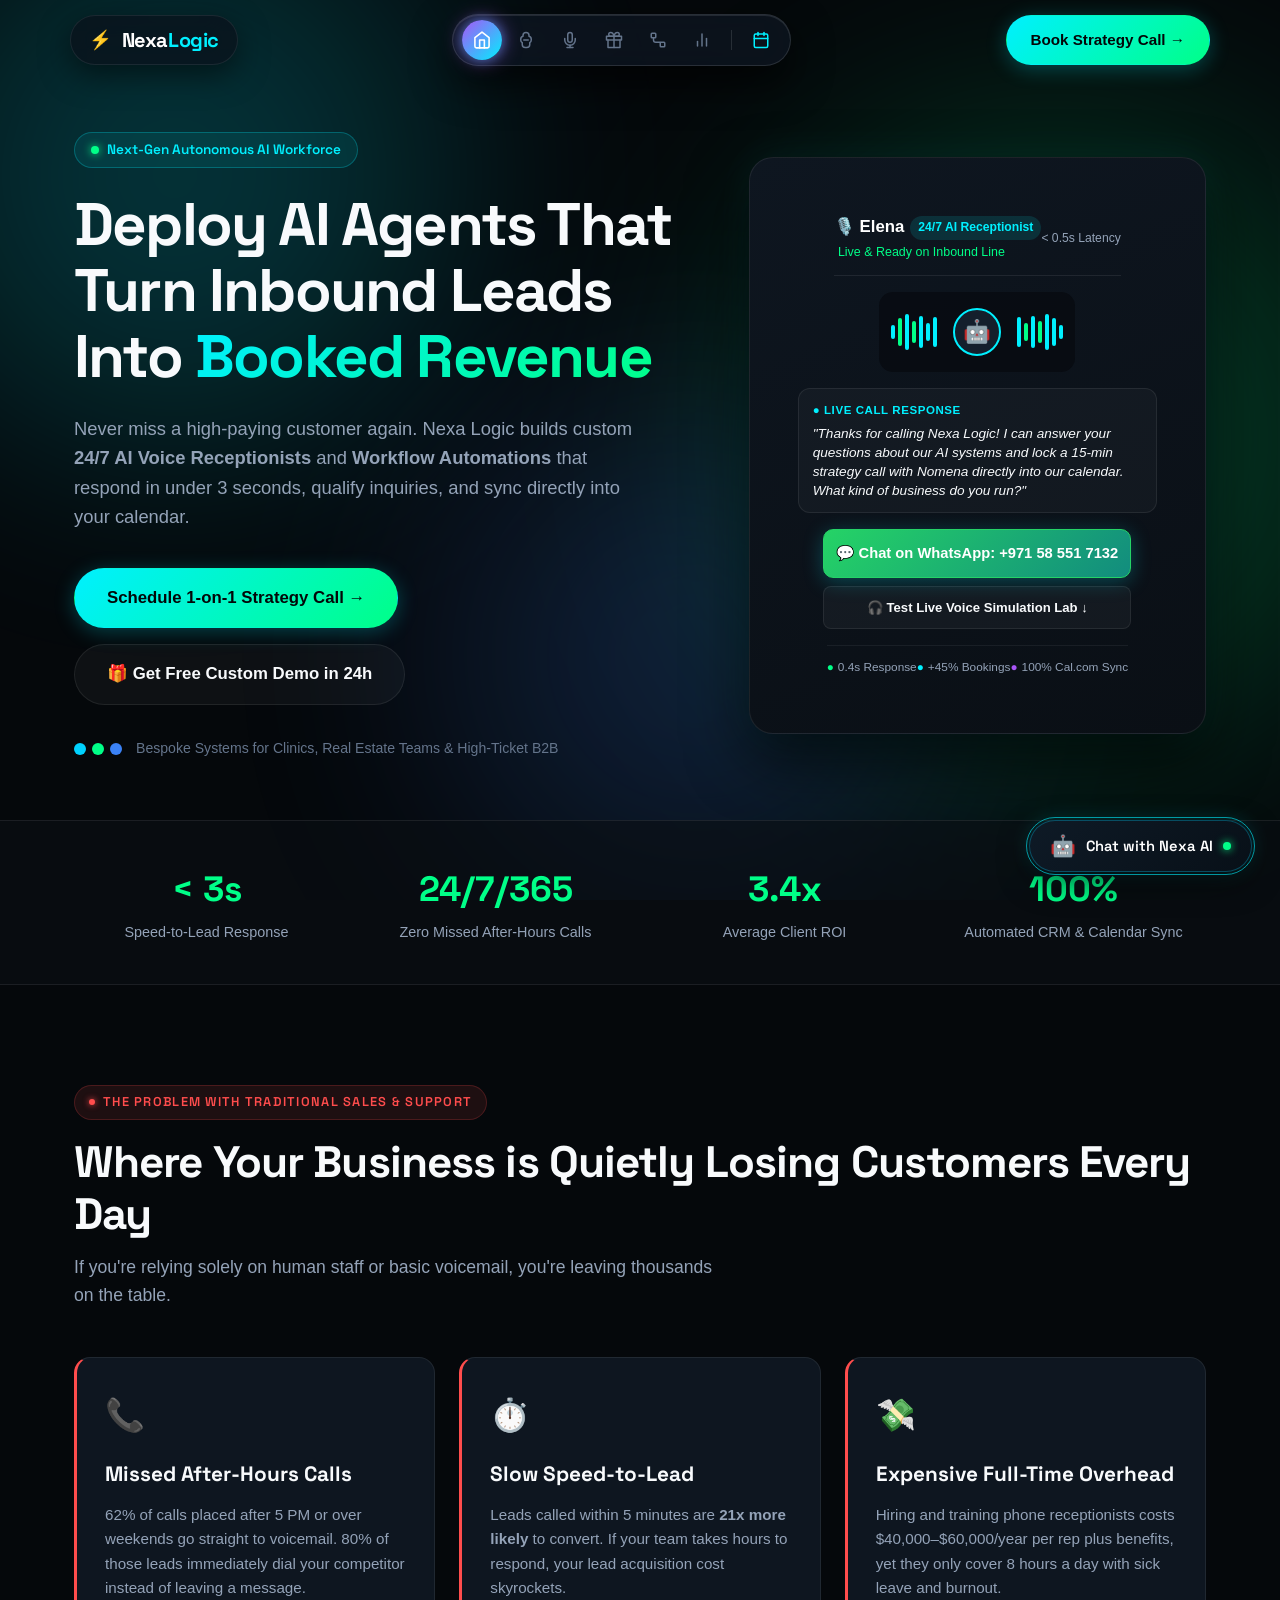
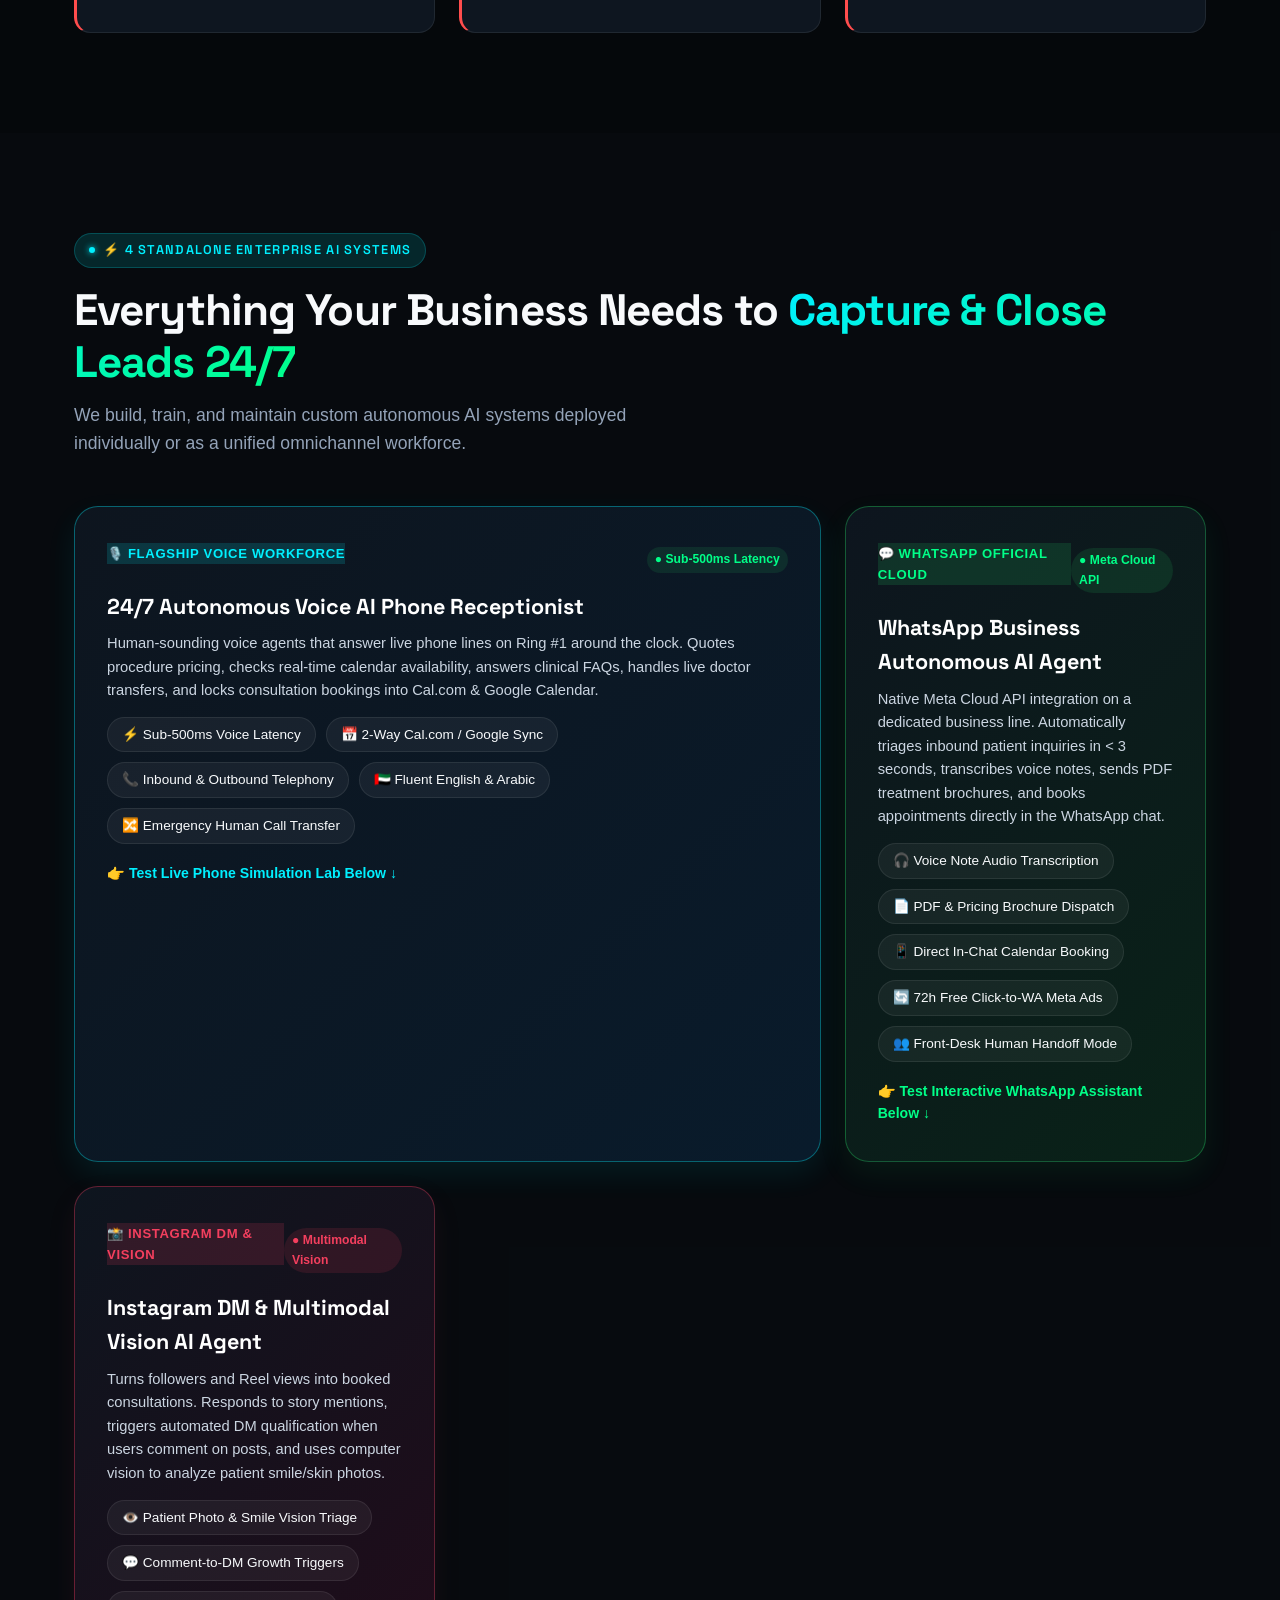
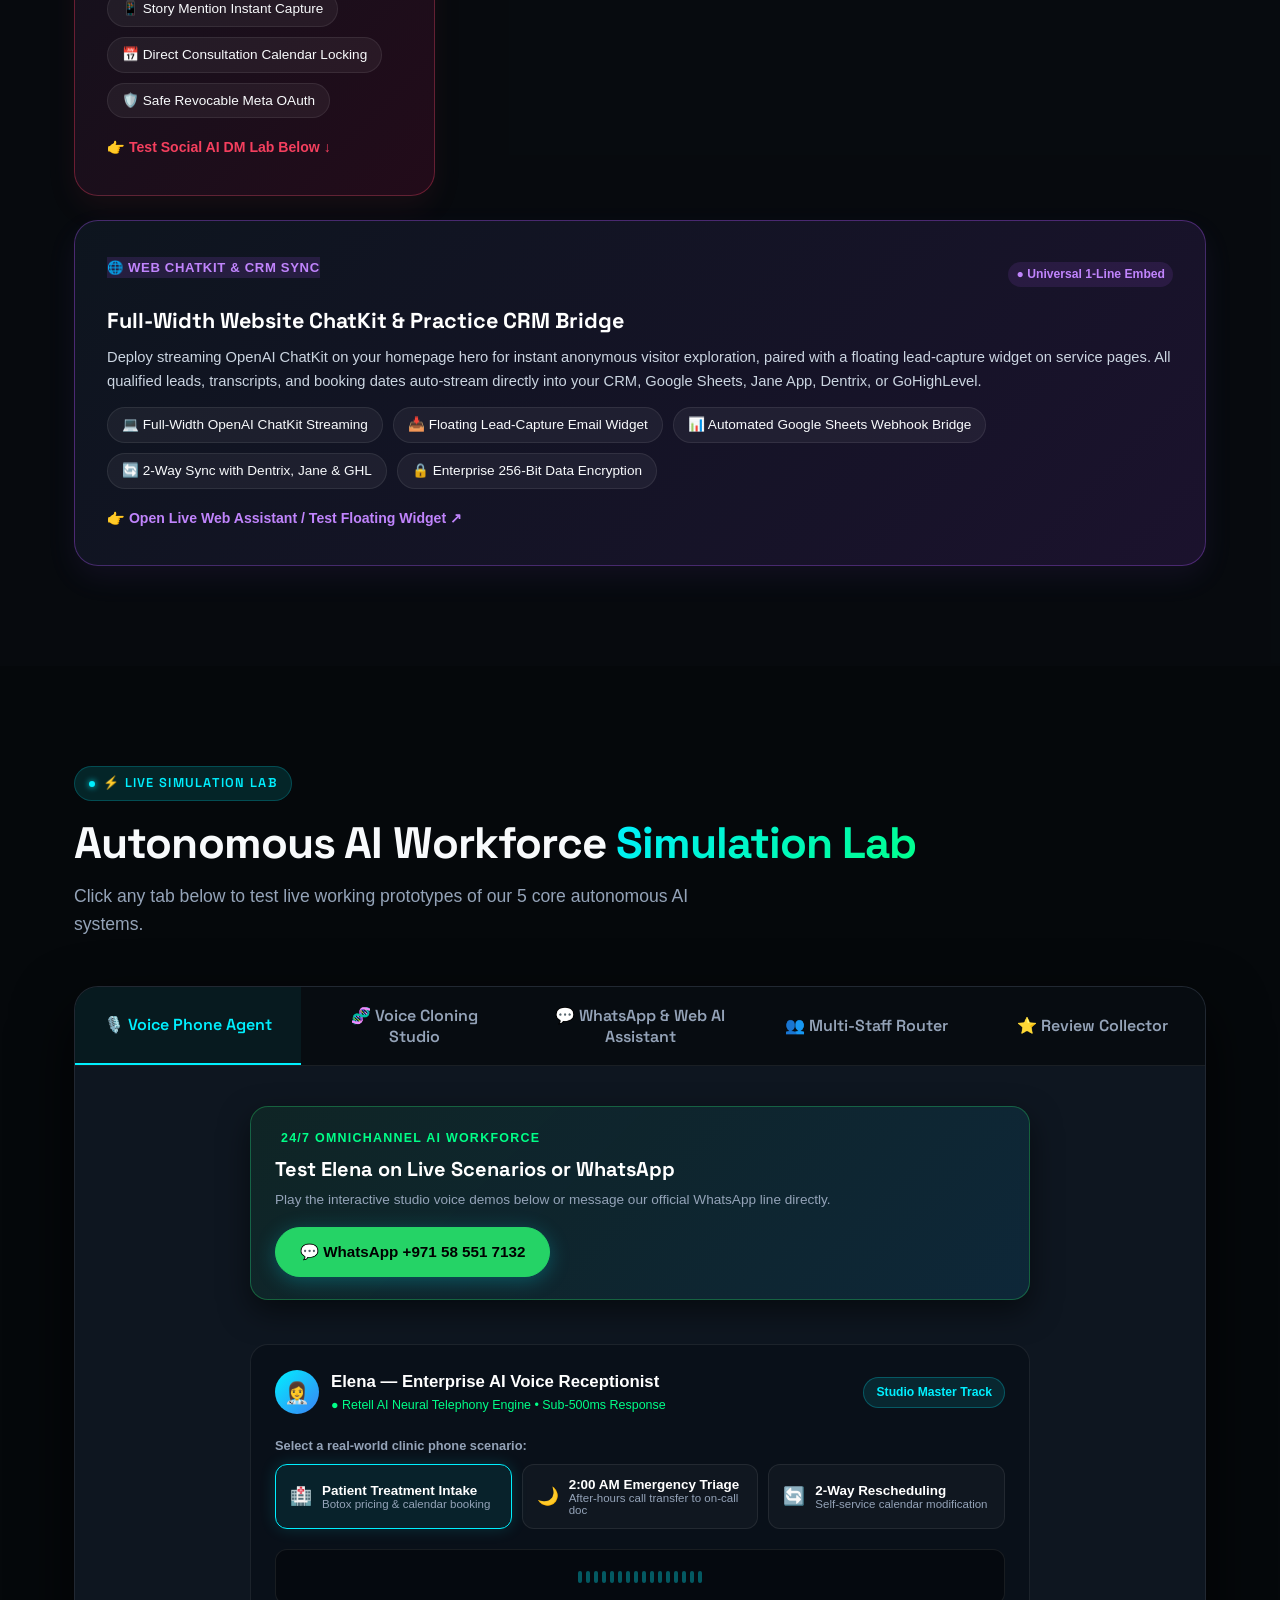
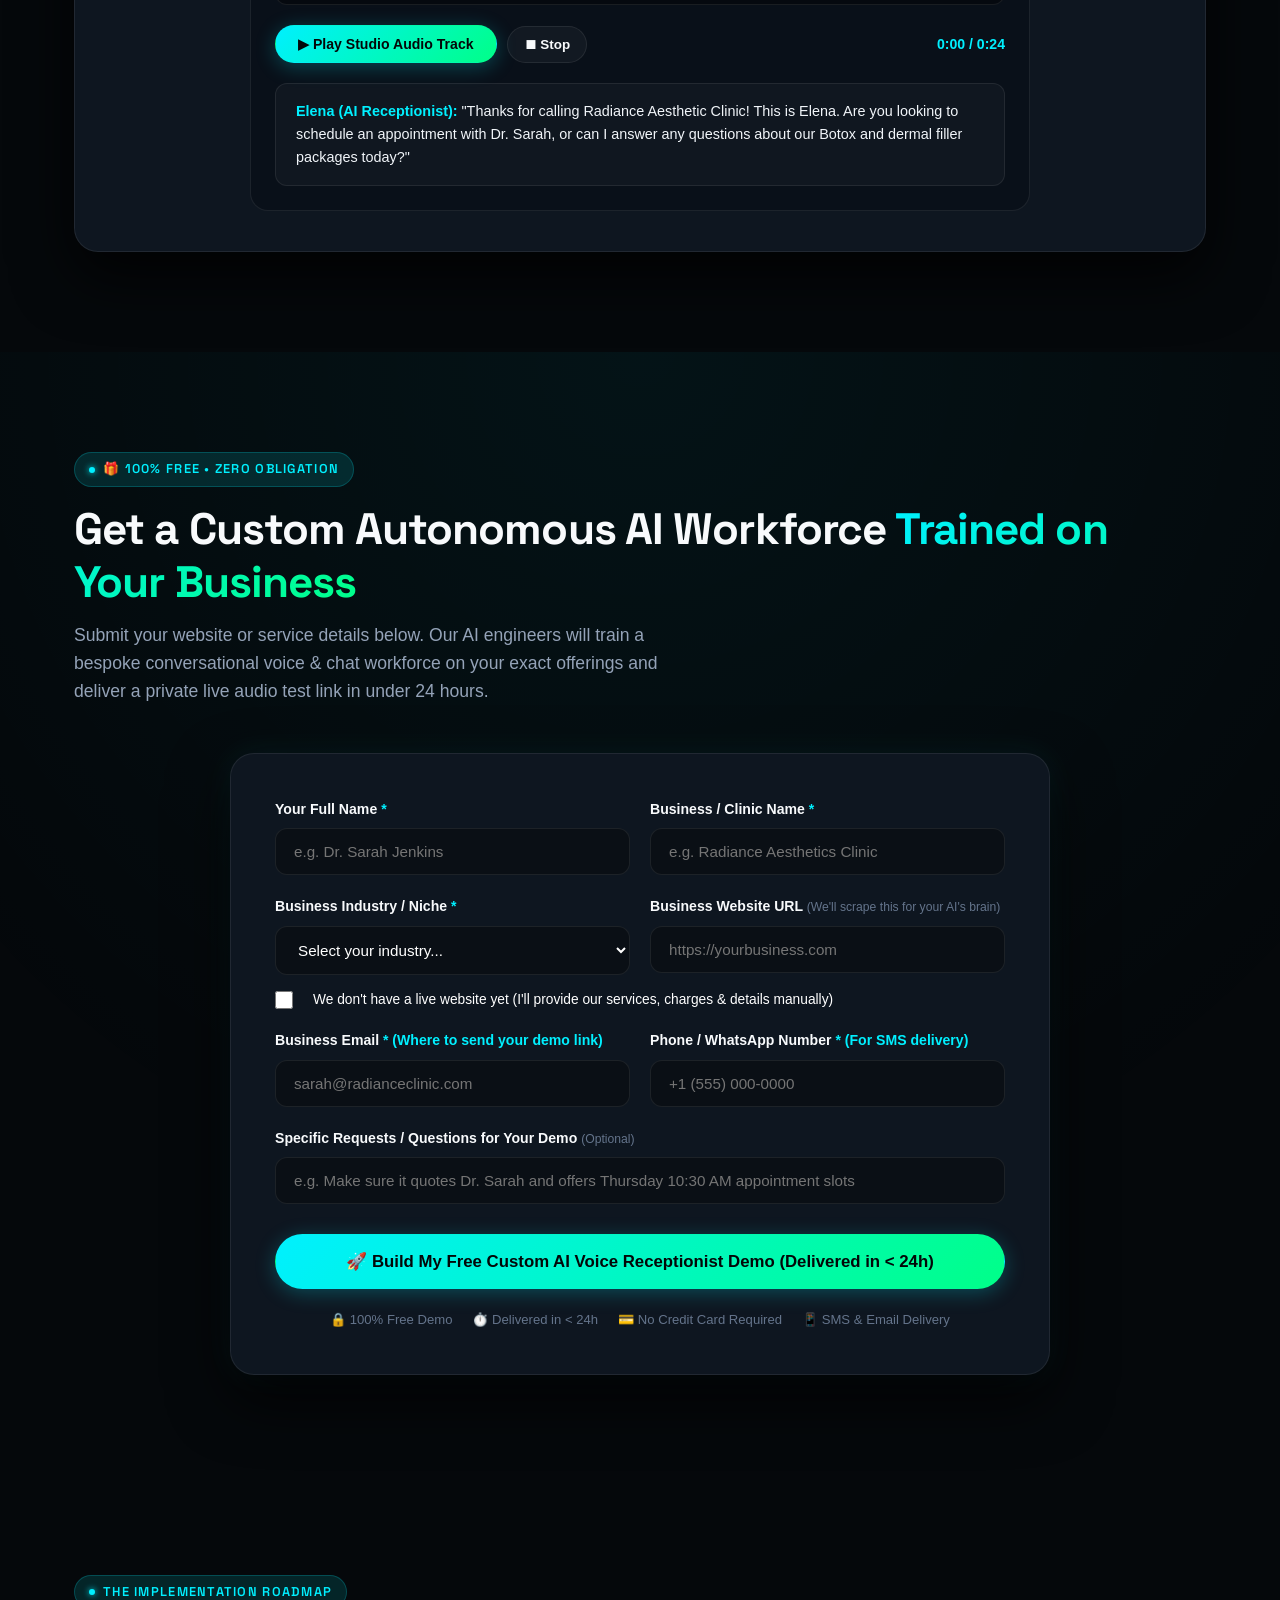
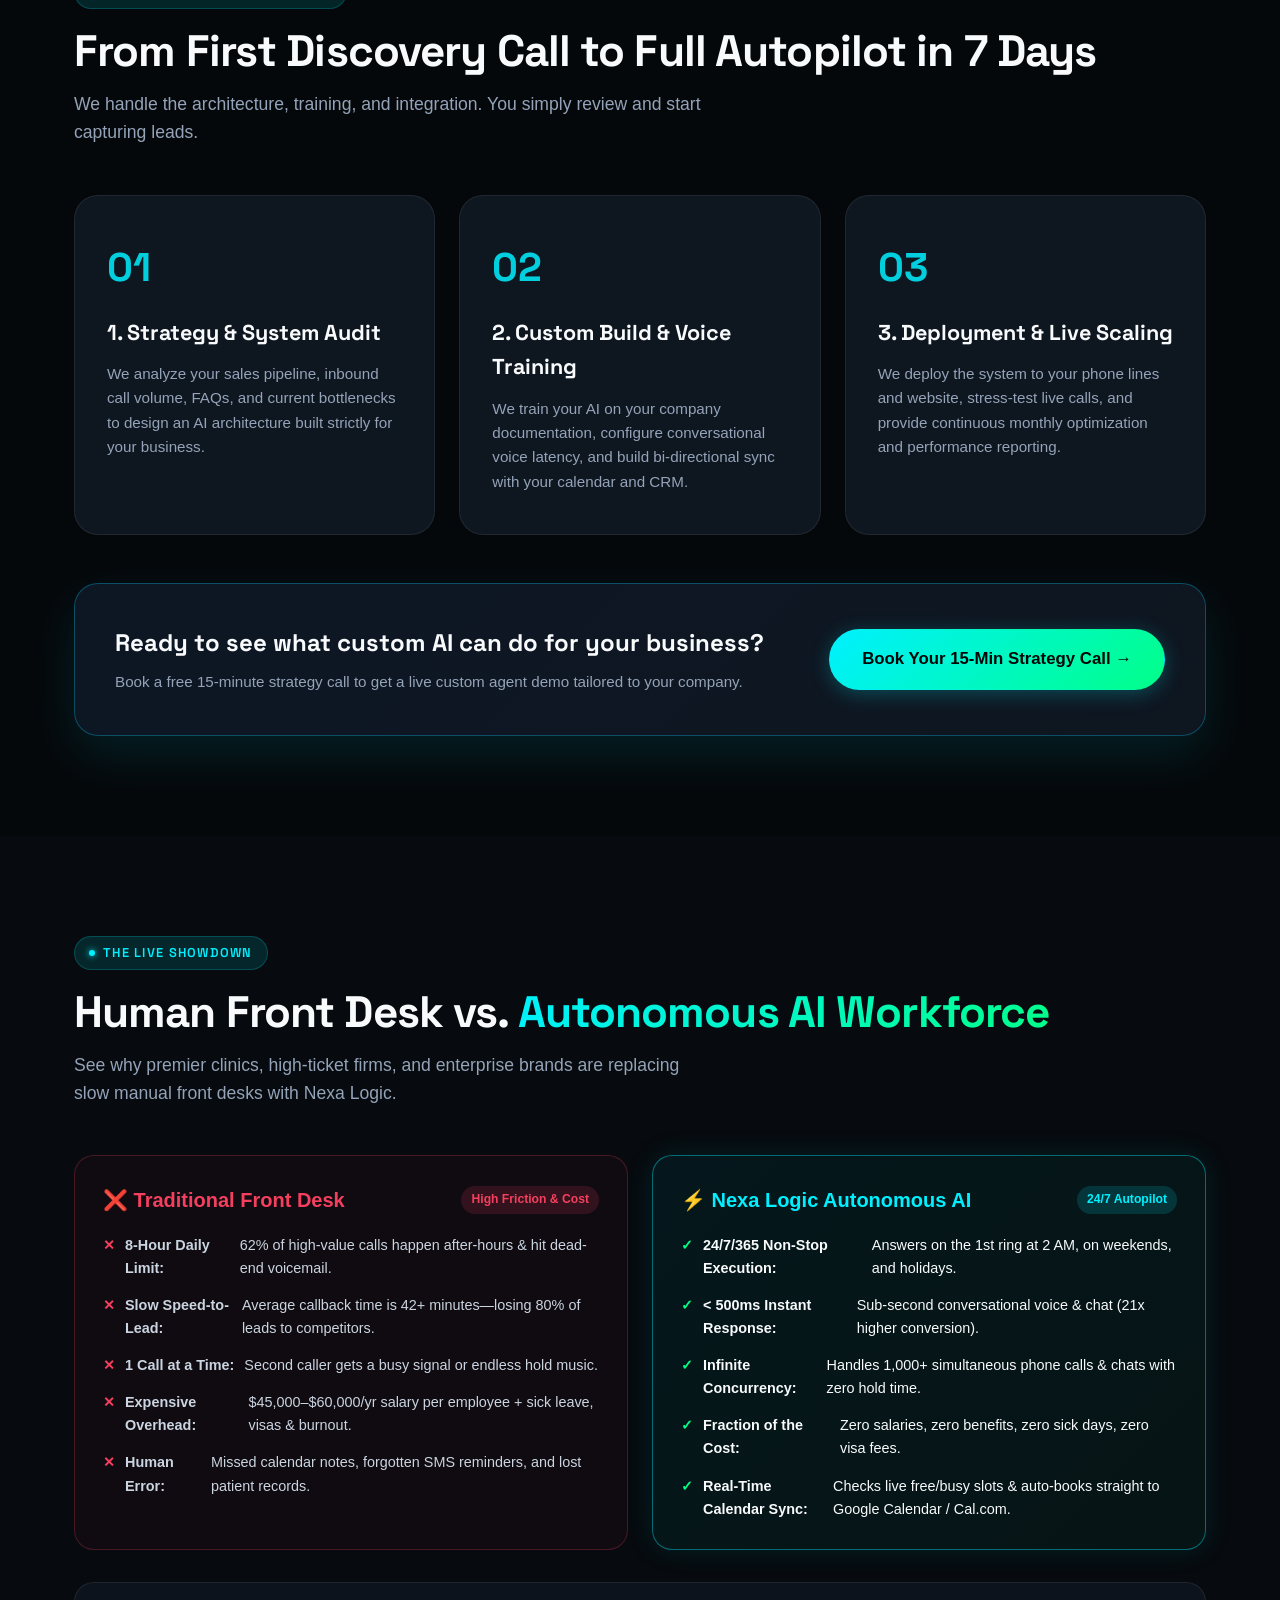
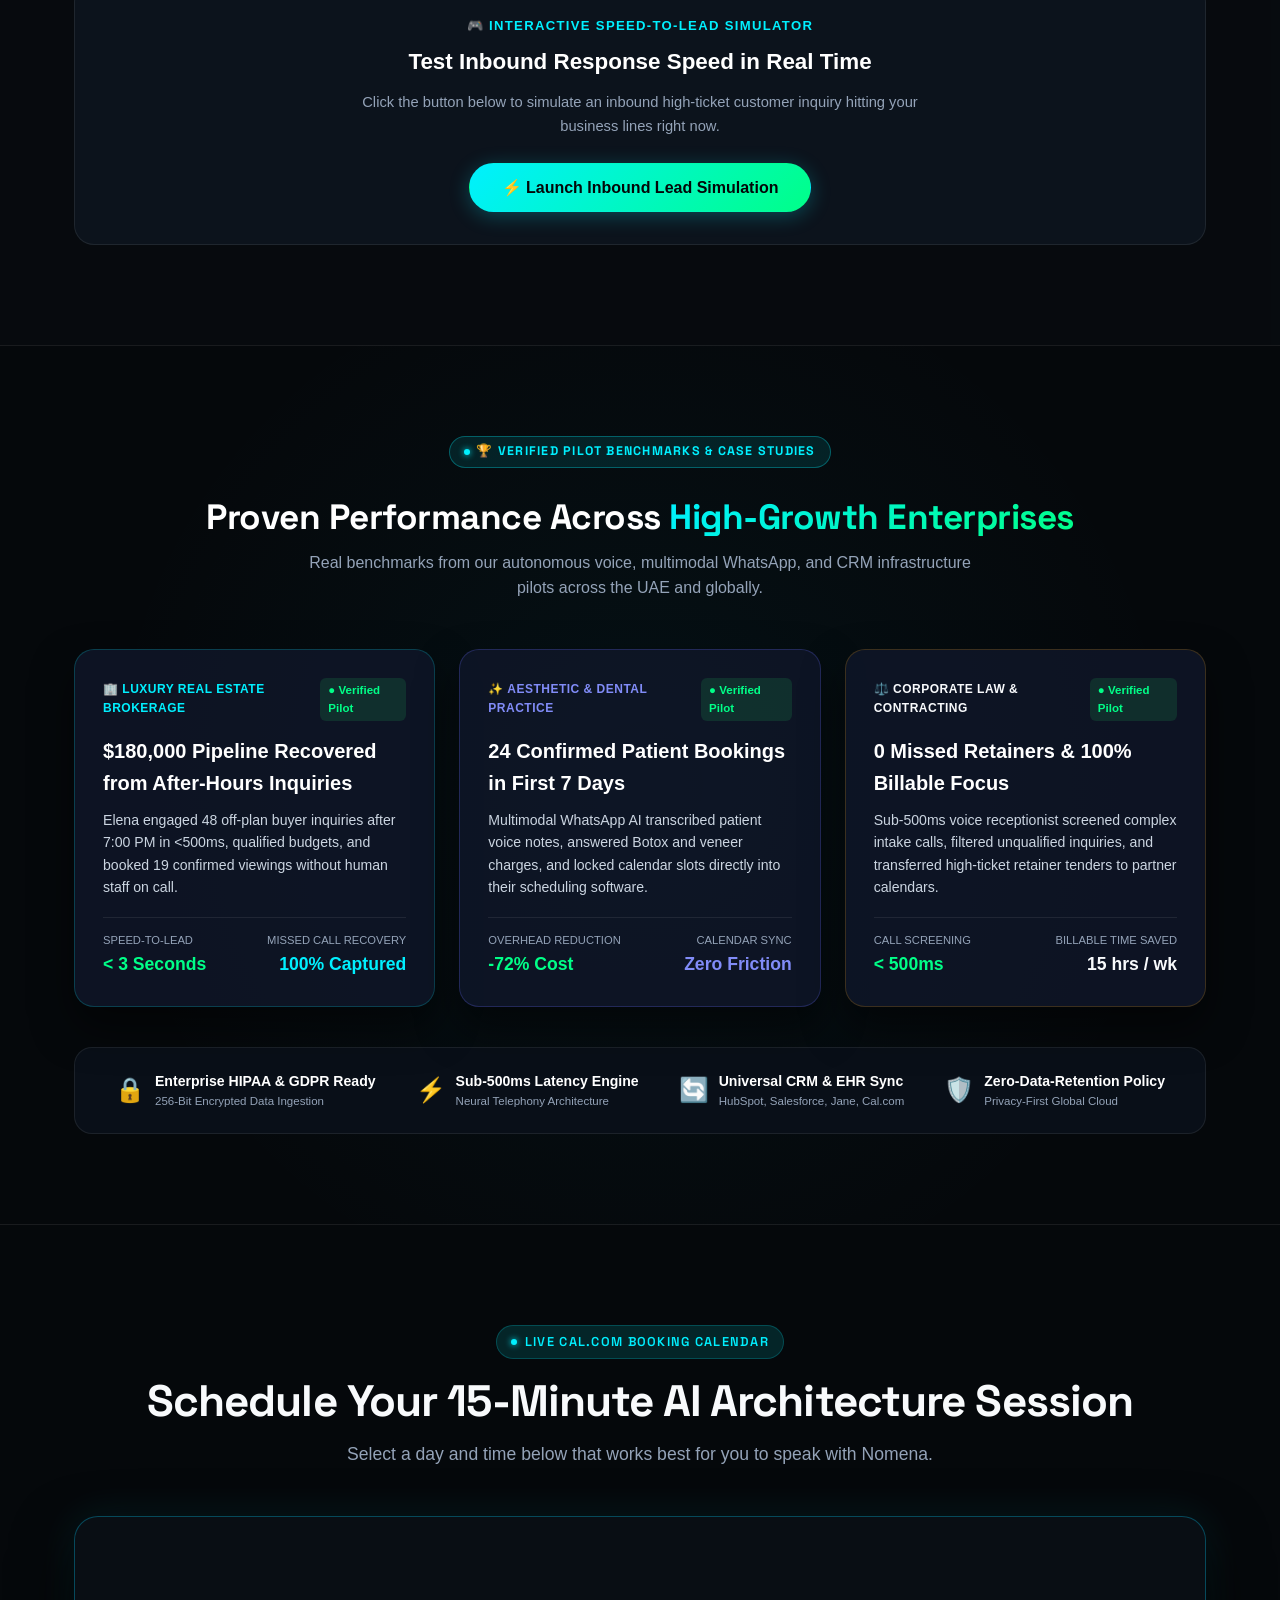
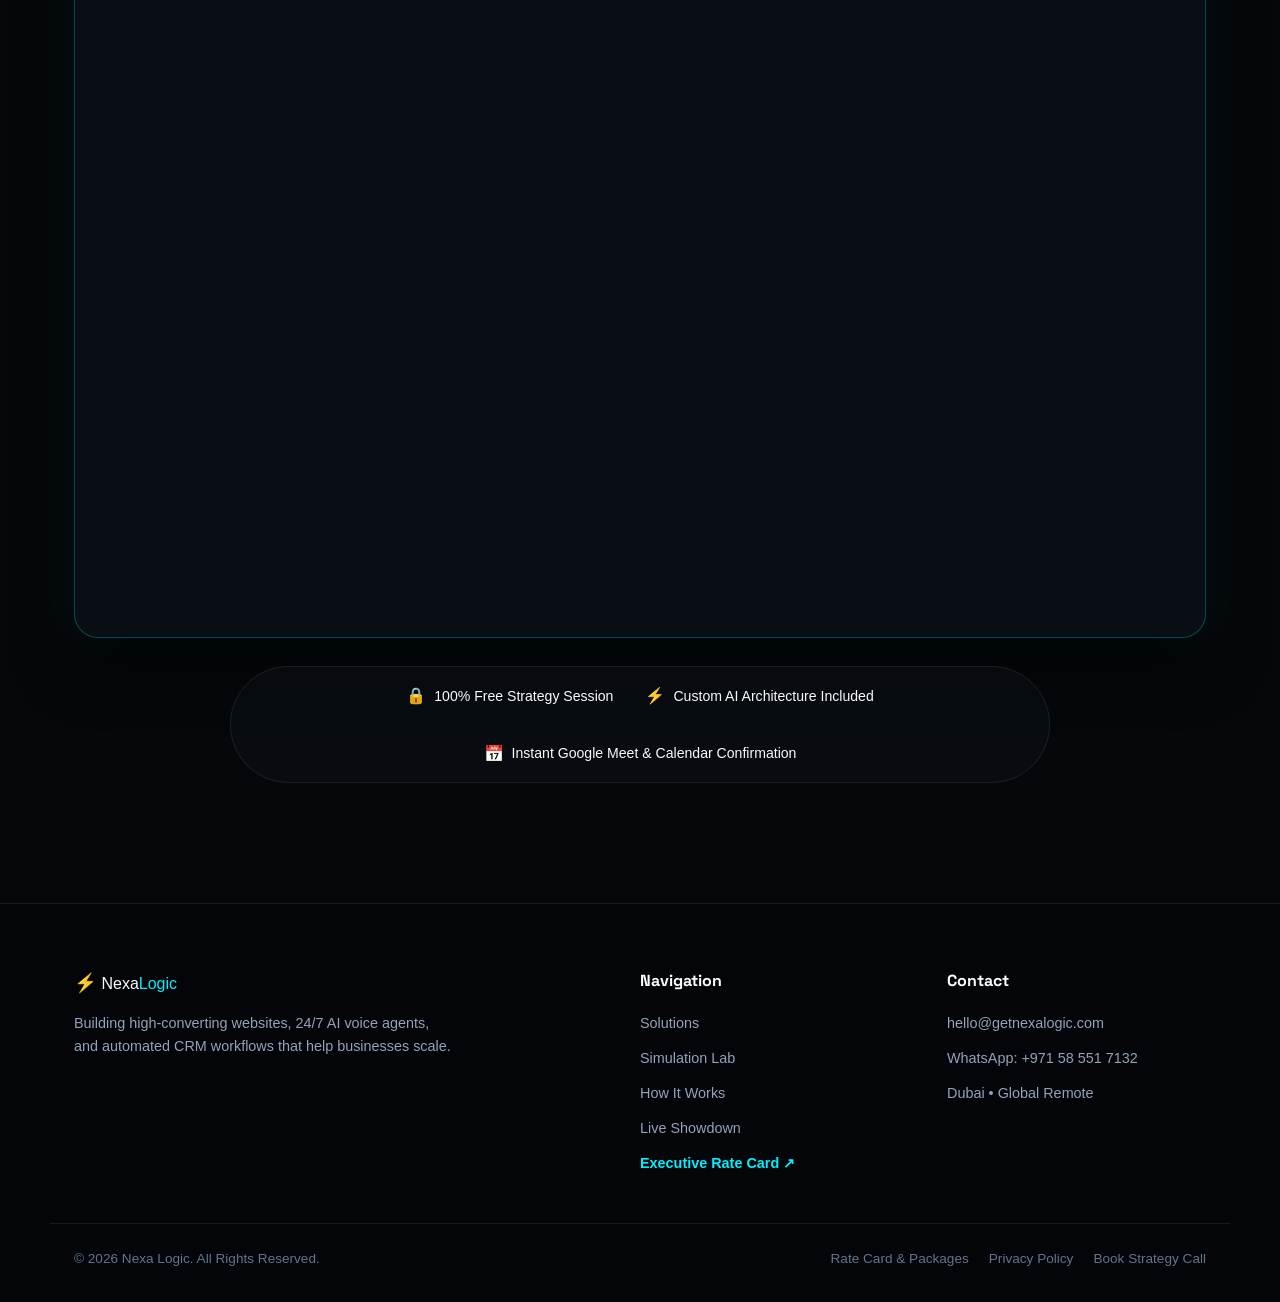
==== commit 61bb0a7c: "Add files via upload" ====
--- a/index.html
+++ b/index.html
@@ -262,154 +262,105 @@
     </div>
   </section>
 
-  <!-- Core Solutions / Bento Box Grid -->
+  <!-- Core Solutions: 4 Distinct Standalone AI Systems -->
   <section id="solutions" class="solutions-section">
     <div class="container">
       <div class="section-badge cyan-badge">
         <span class="cyan-dot"></span>
-        <span>Tailored AI Systems</span>
-      </div>
-
-      <h2 class="section-title">Everything Your Business Needs to Run on Autopilot</h2>
-      <p class="section-subtitle">We build, train, and maintain custom autonomous systems tailored to your specific workflows.</p>
-
-      <div class="bento-grid">
+        <span>⚡ 4 Standalone Enterprise AI Systems</span>
+      </div>
+
+      <h2 class="section-title">Everything Your Business Needs to <span class="gradient-text">Capture & Close Leads 24/7</span></h2>
+      <p class="section-subtitle">We build, train, and maintain custom autonomous AI systems deployed individually or as a unified omnichannel workforce.</p>
+
+      <!-- 4 Grand Standalone Service Pillars -->
+      <div class="bento-grid" style="display: grid; grid-template-columns: repeat(auto-fit, minmax(320px, 1fr)); gap: 24px; margin-top: 36px;">
         
-        <!-- Agent 1: Voice Phone Agents -->
-        <div class="bento-card bento-large" onclick="jumpToDemo('voice')" style="cursor: pointer;">
-          <div class="bento-tag">🎙️ Flagship Voice Workforce</div>
-          <h3>24/7 Inbound & Outbound AI Voice Phone Agents</h3>
-          <p>Cognitive, human-sounding voice agents with &lt;500ms latency. They answer live phone calls 24/7, quote complex pricing, check real-time calendar availability, handle triage, and lock bookings directly into your calendar with zero human intervention.</p>
-          <div class="feature-pills">
-            <span>Sub-Second Latency (&lt;500ms)</span>
-            <span>Real-Time Calendar Sync</span>
-            <span>Emergency Call Transfers</span>
-            <span>Call Recording & Transcripts</span>
-          </div>
-          <div style="margin-top: 14px; font-size: 0.84rem; color: var(--cyan); font-weight: 700; display: flex; align-items: center; gap: 6px;">
-            <span>👉 Test Live Voice Prototype Below ↓</span>
-          </div>
-        </div>
-
-        <!-- Agent 2: WhatsApp Business Agent -->
-        <div class="bento-card" onclick="jumpToDemo('chat')" style="cursor: pointer;">
-          <div class="bento-tag" style="background: rgba(16, 185, 129, 0.15); color: var(--emerald);">📲 WhatsApp Official</div>
-          <h3>WhatsApp Business Autonomous AI Agents</h3>
-          <p>Full 2-way conversational qualification on WhatsApp. Answers FAQs, dispatches treatment/product PDF brochures, and books consultation slots directly in the chat.</p>
-          <div class="feature-pills">
-            <span>Direct In-Chat Booking</span>
-            <span>Catalog & PDF Dispatch</span>
-            <span>24/7 Auto-Reply</span>
-          </div>
-          <div style="margin-top: 14px; font-size: 0.84rem; color: var(--emerald); font-weight: 700; display: flex; align-items: center; gap: 6px;">
-            <span>👉 Test 2-Way Chat Prototype ↓</span>
-          </div>
-        </div>
-
-        <!-- Agent 3: Instagram DM & Social Agent -->
-        <div class="bento-card" onclick="jumpToDemo('chat')" style="cursor: pointer;">
-          <div class="bento-tag" style="background: rgba(244, 63, 94, 0.15); color: #f43f5e;">📸 Social Conversion</div>
-          <h3>Instagram DM & Social AI Agents</h3>
-          <p>Instantly turns followers into paid clients. Responds to story mentions, DMs, and triggers automated qualification when users comment keywords on reels.</p>
-          <div class="feature-pills">
-            <span>Comment-to-DM Triggers</span>
-            <span>Story Mention Capture</span>
-            <span>Lead Qualification</span>
-          </div>
-          <div style="margin-top: 14px; font-size: 0.84rem; color: #f43f5e; font-weight: 700; display: flex; align-items: center; gap: 6px;">
-            <span>👉 Test Social AI Prototype ↓</span>
-          </div>
-        </div>
-
-        <!-- Agent 4: Autonomous Social Media & Content Distribution Engine -->
-        <div class="bento-card" onclick="toggleFloatingAgent()" style="cursor: pointer;">
-          <div class="bento-tag" style="background: linear-gradient(135deg, rgba(99, 102, 241, 0.2), rgba(6, 182, 212, 0.2)); color: #38bdf8;">📱 30-Day Autopilot</div>
-          <h3>Autonomous Social Media & Content Growth Engine</h3>
-          <p>AI automatically generates branded authority carousels, case studies, and video scripts, then auto-publishes across LinkedIn, Instagram, X (Twitter), and Facebook on autopilot.</p>
-          <div class="feature-pills">
-            <span>Cross-Platform Auto-Publishing</span>
-            <span>Branded Carousels & Infographics</span>
-            <span>Viral Inbound Lead Hooks</span>
-            <span>$0/mo Software Cost</span>
-          </div>
-          <div style="margin-top: 14px; font-size: 0.84rem; color: #38bdf8; font-weight: 700; display: flex; align-items: center; gap: 6px;">
-            <span>👉 Included in VIP Enterprise Package ↗</span>
-          </div>
-        </div>
-
-        <!-- Agent 5: Website Live Chat & Voice Widget -->
-        <div class="bento-card" onclick="toggleFloatingAgent()" style="cursor: pointer;">
-          <div class="bento-tag" style="background: rgba(0, 240, 255, 0.15); color: var(--cyan);">💻 1-Line Embed</div>
-          <h3>Website Live Voice & Chat Agents</h3>
-          <p>Floating glassmorphic AI assistant installed with 1 line of code on WordPress, Shopify, Webflow, or custom React. Engages visitors and books calls on-page.</p>
-          <div class="feature-pills">
-            <span>Interactive Voice & Text</span>
-            <span>Universal CMS Embed</span>
-            <span>Instant Speed-to-Lead</span>
-          </div>
-          <div style="margin-top: 14px; font-size: 0.84rem; color: var(--cyan); font-weight: 700; display: flex; align-items: center; gap: 6px;">
-            <span>👉 Open Live Web Assistant ↗</span>
-          </div>
-        </div>
-
-        <!-- Agent 6: SMS Speed-to-Lead & Review Engine -->
-        <div class="bento-card" onclick="jumpToDemo('reviews')" style="cursor: pointer;">
-          <div class="bento-tag" style="background: rgba(245, 158, 11, 0.15); color: #f59e0b;">⭐ Revenue Multiplier</div>
-          <h3>SMS Missed-Call Recovery & Google Review Agents</h3>
-          <p>Instantly texts missed callers within 3 seconds to recover lost revenue, and automatically requests 5-star Google reviews after successful appointments.</p>
-          <div class="feature-pills">
-            <span>&lt; 3s Missed-Call Text-Back</span>
-            <span>5-Star Google Review Engine</span>
-            <span>24h Reminder Sequences</span>
-          </div>
-          <div style="margin-top: 14px; font-size: 0.84rem; color: #f59e0b; font-weight: 700; display: flex; align-items: center; gap: 6px;">
-            <span>👉 Test Review Engine Prototype ↓</span>
-          </div>
-        </div>
-
-        <!-- Agent 7: Tier-1 Support & Emergency Triage -->
-        <div class="bento-card" onclick="jumpToDemo('routing')" style="cursor: pointer;">
-          <div class="bento-tag" style="background: rgba(168, 85, 247, 0.15); color: #c084fc;">🛡️ 24/7 Support</div>
-          <h3>24/7 Tier-1 Support & Emergency Triage Agents</h3>
-          <p>Resolves 80% of routine inquiries, order status, return policies, and after-hours emergency triage without putting callers on hold or burning out human staff.</p>
-          <div class="feature-pills">
-            <span>Instant FAQ Resolution</span>
-            <span>Emergency Live Transfer</span>
-            <span>Ticketing & CRM Sync</span>
-          </div>
-          <div style="margin-top: 14px; font-size: 0.84rem; color: #c084fc; font-weight: 700; display: flex; align-items: center; gap: 6px;">
-            <span>👉 Test Multi-Staff Routing Lab ↓</span>
-          </div>
-        </div>
-
-        <!-- Agent 8: Database Reactivation & Outbound -->
-        <div class="bento-card" onclick="jumpToDemo('voice')" style="cursor: pointer;">
-          <div class="bento-tag" style="background: rgba(236, 72, 153, 0.15); color: #f472b6;">🔄 Pipeline Revival</div>
-          <h3>Speed-to-Lead & Database Reactivation Agents</h3>
-          <p>Calls new ad leads within 30 seconds of form submission, and dials past dead CRM databases with exclusive seasonal offers to unlock instant found revenue.</p>
-          <div class="feature-pills">
-            <span>&lt; 30s Speed-to-Lead</span>
-            <span>Dormant CRM Revival</span>
-            <span>Automated Callback Scheduling</span>
-          </div>
-          <div style="margin-top: 14px; font-size: 0.84rem; color: #f472b6; font-weight: 700; display: flex; align-items: center; gap: 6px;">
-            <span>👉 Test Voice Simulation Below ↓</span>
-          </div>
-        </div>
-
-        <!-- Proprietary: Voice Cloning -->
-        <div class="bento-card bento-wide" onclick="jumpToDemo('cloning')" style="cursor: pointer; border-color: rgba(0, 240, 255, 0.3); background: linear-gradient(135deg, rgba(14, 22, 32, 0.9) 0%, rgba(18, 28, 42, 0.9) 100%);">
-          <div class="bento-tag" style="background: rgba(0, 240, 255, 0.15); color: var(--cyan);">🧬 Proprietary Technology</div>
-          <h3>Hyper-Realistic AI Voice Cloning & Executive Localization</h3>
-          <p>We clone the voice of the founder, top doctor, or head sales representative with 99.8% vocal fidelity. Your AI agents speak in your exact tone, cadence, and local regional accents—creating instant caller trust and authority.</p>
-          <div class="feature-pills">
-            <span>30-Second Audio Cloning</span>
-            <span>Multilingual Dialect Matching</span>
-            <span>Emotion & Inflection Control</span>
-            <span>Turnkey Turnaround &lt; 7 Days</span>
-          </div>
-          <div style="margin-top: 14px; font-size: 0.88rem; color: var(--cyan); font-weight: 700; display: flex; align-items: center; gap: 6px;">
-            <span>👉 Enter Voice Cloning Lab & Record Your Voice ↓</span>
+        <!-- Pillar 1: 24/7 Autonomous Voice AI Phone Receptionist -->
+        <div class="bento-card bento-large" onclick="jumpToDemo('voice')" style="cursor: pointer; background: linear-gradient(135deg, rgba(14, 22, 32, 0.95) 0%, rgba(10, 30, 48, 0.9) 100%); border: 1px solid rgba(0, 240, 255, 0.35); box-shadow: 0 12px 30px rgba(0, 240, 255, 0.08);">
+          <div style="display: flex; justify-content: space-between; align-items: center; margin-bottom: 12px;">
+            <div class="bento-tag" style="background: rgba(0, 240, 255, 0.15); color: var(--cyan); font-weight: 700;">🎙️ Flagship Voice Workforce</div>
+            <span style="font-size: 0.76rem; color: var(--emerald); background: rgba(34, 197, 94, 0.12); padding: 3px 8px; border-radius: 9999px; font-weight: 700;">● Sub-500ms Latency</span>
+          </div>
+          <h3 style="font-size: 1.35rem; font-weight: 800; color: #fff; margin-bottom: 8px;">24/7 Autonomous Voice AI Phone Receptionist</h3>
+          <p style="font-size: 0.92rem; color: #cbd5e1; line-height: 1.6;">
+            Human-sounding voice agents that answer live phone lines on Ring #1 around the clock. Quotes procedure pricing, checks real-time calendar availability, answers clinical FAQs, handles live doctor transfers, and locks consultation bookings into Cal.com & Google Calendar.
+          </p>
+          <div class="feature-pills" style="margin-top: 14px;">
+            <span>⚡ Sub-500ms Voice Latency</span>
+            <span>📅 2-Way Cal.com / Google Sync</span>
+            <span>📞 Inbound & Outbound Telephony</span>
+            <span>🇦🇪 Fluent English & Arabic</span>
+            <span>🔀 Emergency Human Call Transfer</span>
+          </div>
+          <div style="margin-top: 18px; font-size: 0.88rem; color: var(--cyan); font-weight: 700; display: flex; align-items: center; gap: 6px;">
+            <span>👉 Test Live Phone Simulation Lab Below ↓</span>
+          </div>
+        </div>
+
+        <!-- Pillar 2: WhatsApp Business Cloud AI Agent -->
+        <div class="bento-card" onclick="jumpToDemo('chat')" style="cursor: pointer; background: linear-gradient(135deg, rgba(14, 22, 32, 0.95) 0%, rgba(10, 38, 26, 0.9) 100%); border: 1px solid rgba(37, 211, 102, 0.35); box-shadow: 0 12px 30px rgba(37, 211, 102, 0.08);">
+          <div style="display: flex; justify-content: space-between; align-items: center; margin-bottom: 12px;">
+            <div class="bento-tag" style="background: rgba(37, 211, 102, 0.15); color: var(--emerald); font-weight: 700;">💬 WhatsApp Official Cloud</div>
+            <span style="font-size: 0.76rem; color: var(--emerald); background: rgba(37, 211, 102, 0.12); padding: 3px 8px; border-radius: 9999px; font-weight: 700;">● Meta Cloud API</span>
+          </div>
+          <h3 style="font-size: 1.35rem; font-weight: 800; color: #fff; margin-bottom: 8px;">WhatsApp Business Autonomous AI Agent</h3>
+          <p style="font-size: 0.92rem; color: #cbd5e1; line-height: 1.6;">
+            Native Meta Cloud API integration on a dedicated business line. Automatically triages inbound patient inquiries in &lt; 3 seconds, transcribes voice notes, sends PDF treatment brochures, and books appointments directly in the WhatsApp chat.
+          </p>
+          <div class="feature-pills" style="margin-top: 14px;">
+            <span>🎧 Voice Note Audio Transcription</span>
+            <span>📄 PDF & Pricing Brochure Dispatch</span>
+            <span>📱 Direct In-Chat Calendar Booking</span>
+            <span>🔄 72h Free Click-to-WA Meta Ads</span>
+            <span>👥 Front-Desk Human Handoff Mode</span>
+          </div>
+          <div style="margin-top: 18px; font-size: 0.88rem; color: var(--emerald); font-weight: 700; display: flex; align-items: center; gap: 6px;">
+            <span>👉 Test Interactive WhatsApp Assistant Below ↓</span>
+          </div>
+        </div>
+
+        <!-- Pillar 3: Instagram DM & Multimodal Vision AI Agent -->
+        <div class="bento-card" onclick="jumpToDemo('chat')" style="cursor: pointer; background: linear-gradient(135deg, rgba(14, 22, 32, 0.95) 0%, rgba(38, 12, 28, 0.9) 100%); border: 1px solid rgba(244, 63, 94, 0.35); box-shadow: 0 12px 30px rgba(244, 63, 94, 0.08);">
+          <div style="display: flex; justify-content: space-between; align-items: center; margin-bottom: 12px;">
+            <div class="bento-tag" style="background: rgba(244, 63, 94, 0.15); color: #f43f5e; font-weight: 700;">📸 Instagram DM & Vision</div>
+            <span style="font-size: 0.76rem; color: #f43f5e; background: rgba(244, 63, 94, 0.12); padding: 3px 8px; border-radius: 9999px; font-weight: 700;">● Multimodal Vision</span>
+          </div>
+          <h3 style="font-size: 1.35rem; font-weight: 800; color: #fff; margin-bottom: 8px;">Instagram DM & Multimodal Vision AI Agent</h3>
+          <p style="font-size: 0.92rem; color: #cbd5e1; line-height: 1.6;">
+            Turns followers and Reel views into booked consultations. Responds to story mentions, triggers automated DM qualification when users comment on posts, and uses computer vision to analyze patient smile/skin photos.
+          </p>
+          <div class="feature-pills" style="margin-top: 14px;">
+            <span>👁️ Patient Photo & Smile Vision Triage</span>
+            <span>💬 Comment-to-DM Growth Triggers</span>
+            <span>📱 Story Mention Instant Capture</span>
+            <span>📅 Direct Consultation Calendar Locking</span>
+            <span>🛡️ Safe Revocable Meta OAuth</span>
+          </div>
+          <div style="margin-top: 18px; font-size: 0.88rem; color: #f43f5e; font-weight: 700; display: flex; align-items: center; gap: 6px;">
+            <span>👉 Test Social AI DM Lab Below ↓</span>
+          </div>
+        </div>
+
+        <!-- Pillar 4: Website ChatKit & Custom Practice CRM Sync -->
+        <div class="bento-card bento-wide" onclick="toggleFloatingAgent()" style="cursor: pointer; background: linear-gradient(135deg, rgba(14, 22, 32, 0.95) 0%, rgba(30, 20, 50, 0.9) 100%); border: 1px solid rgba(168, 85, 247, 0.35); box-shadow: 0 12px 30px rgba(168, 85, 247, 0.08);">
+          <div style="display: flex; justify-content: space-between; align-items: center; margin-bottom: 12px;">
+            <div class="bento-tag" style="background: rgba(168, 85, 247, 0.15); color: #c084fc; font-weight: 700;">🌐 Web ChatKit & CRM Sync</div>
+            <span style="font-size: 0.76rem; color: #c084fc; background: rgba(168, 85, 247, 0.12); padding: 3px 8px; border-radius: 9999px; font-weight: 700;">● Universal 1-Line Embed</span>
+          </div>
+          <h3 style="font-size: 1.35rem; font-weight: 800; color: #fff; margin-bottom: 8px;">Full-Width Website ChatKit & Practice CRM Bridge</h3>
+          <p style="font-size: 0.92rem; color: #cbd5e1; line-height: 1.6;">
+            Deploy streaming OpenAI ChatKit on your homepage hero for instant anonymous visitor exploration, paired with a floating lead-capture widget on service pages. All qualified leads, transcripts, and booking dates auto-stream directly into your CRM, Google Sheets, Jane App, Dentrix, or GoHighLevel.
+          </p>
+          <div class="feature-pills" style="margin-top: 14px;">
+            <span>💻 Full-Width OpenAI ChatKit Streaming</span>
+            <span>📥 Floating Lead-Capture Email Widget</span>
+            <span>📊 Automated Google Sheets Webhook Bridge</span>
+            <span>🔄 2-Way Sync with Dentrix, Jane & GHL</span>
+            <span>🔒 Enterprise 256-Bit Data Encryption</span>
+          </div>
+          <div style="margin-top: 18px; font-size: 0.88rem; color: #c084fc; font-weight: 700; display: flex; align-items: center; gap: 6px;">
+            <span>👉 Open Live Web Assistant / Test Floating Widget ↗</span>
           </div>
         </div>
 
--- a/style.css
+++ b/style.css
@@ -51,6 +51,22 @@
   line-height: 1.6;
   -webkit-font-smoothing: antialiased;
   overflow-x: hidden;
+  -webkit-user-select: none;
+  -moz-user-select: none;
+  -ms-user-select: none;
+  user-select: none;
+}
+
+input, textarea {
+  -webkit-user-select: text !important;
+  -moz-user-select: text !important;
+  -ms-user-select: text !important;
+  user-select: text !important;
+}
+
+img {
+  -webkit-user-drag: none;
+  user-drag: none;
 }
 
 .container {
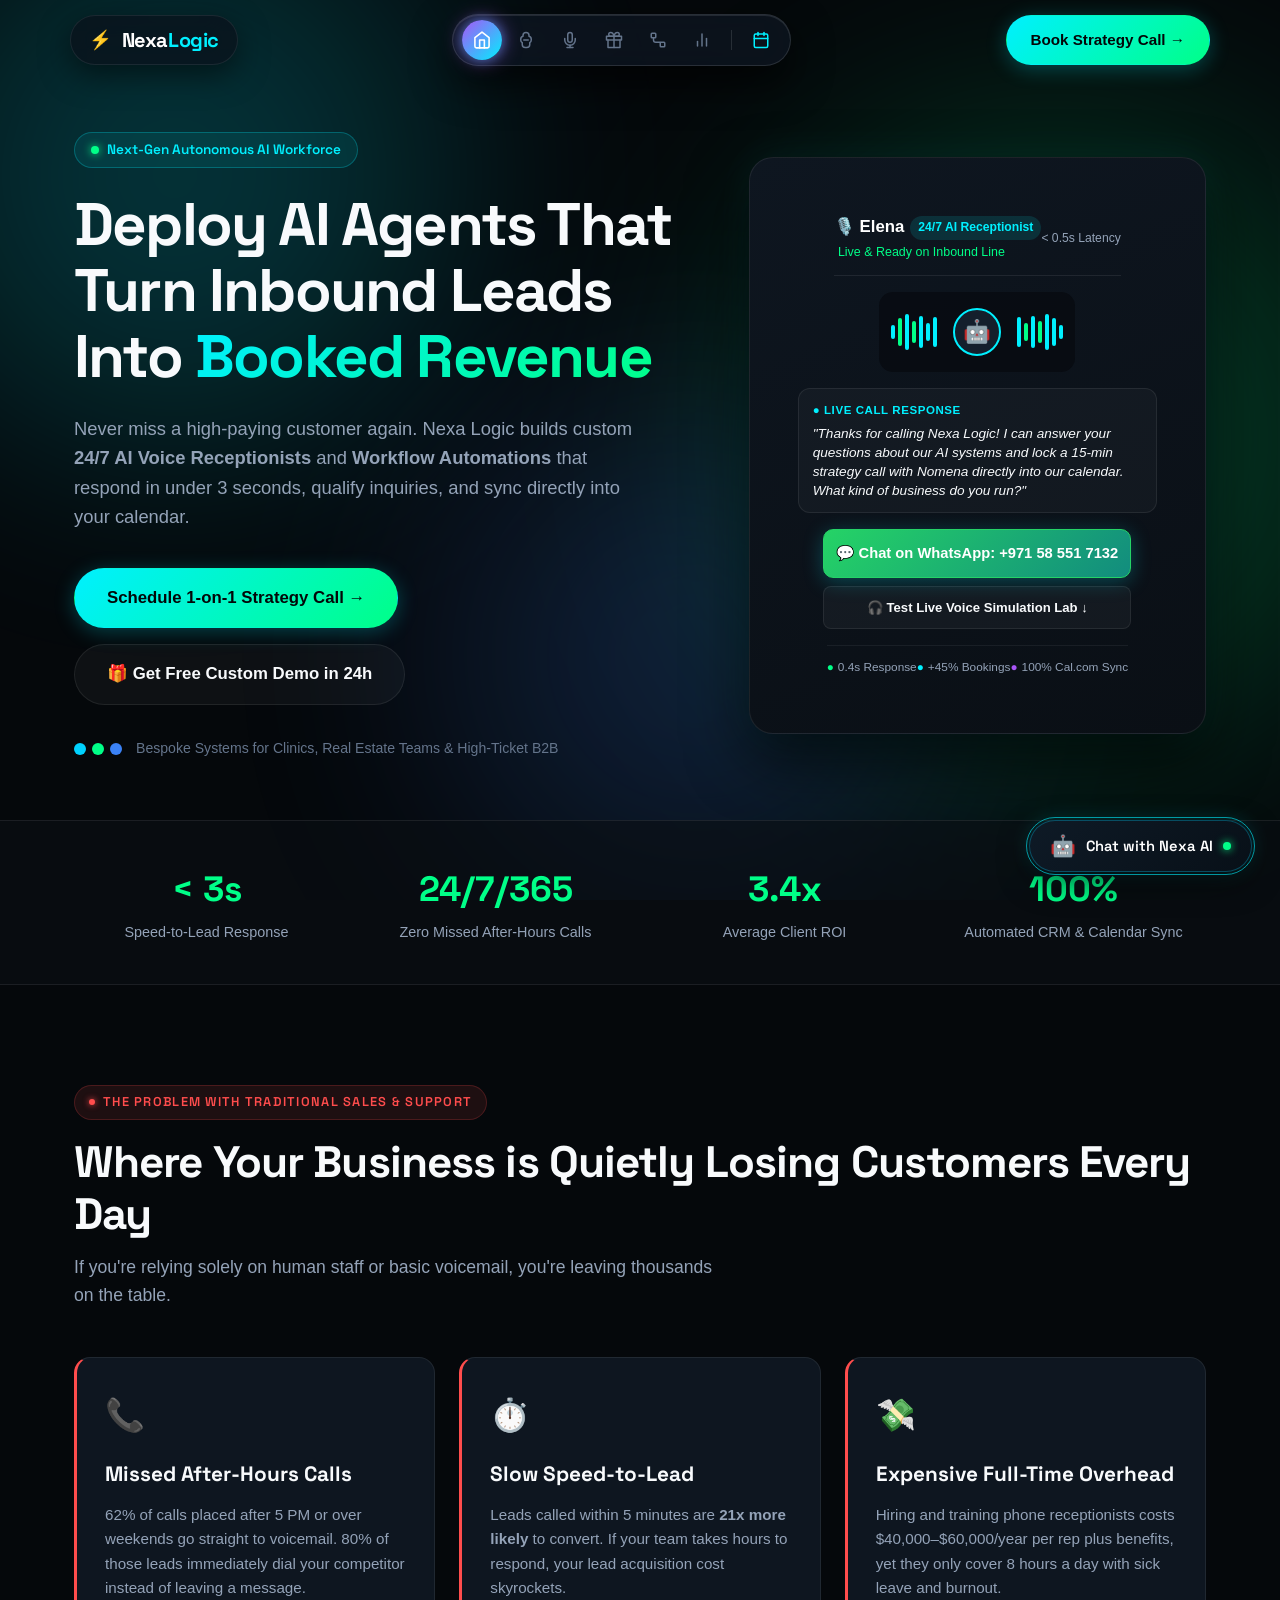
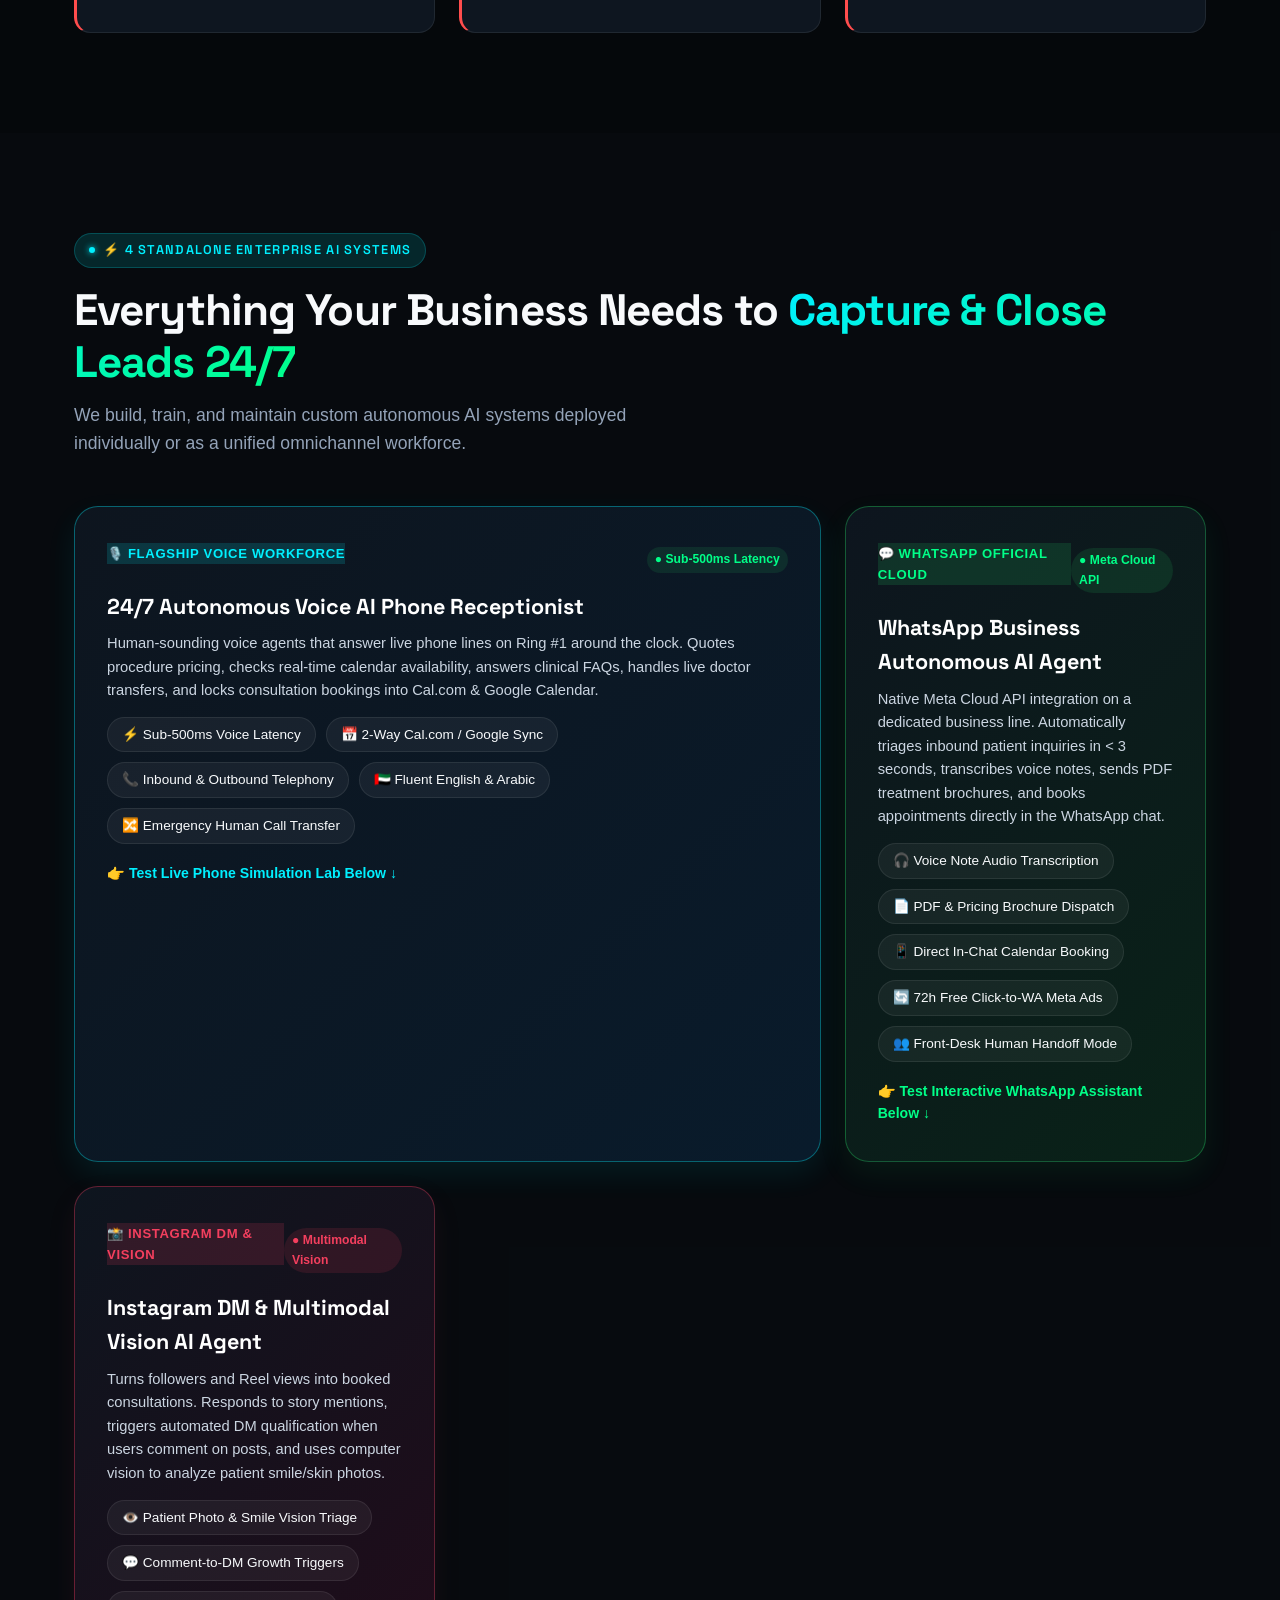
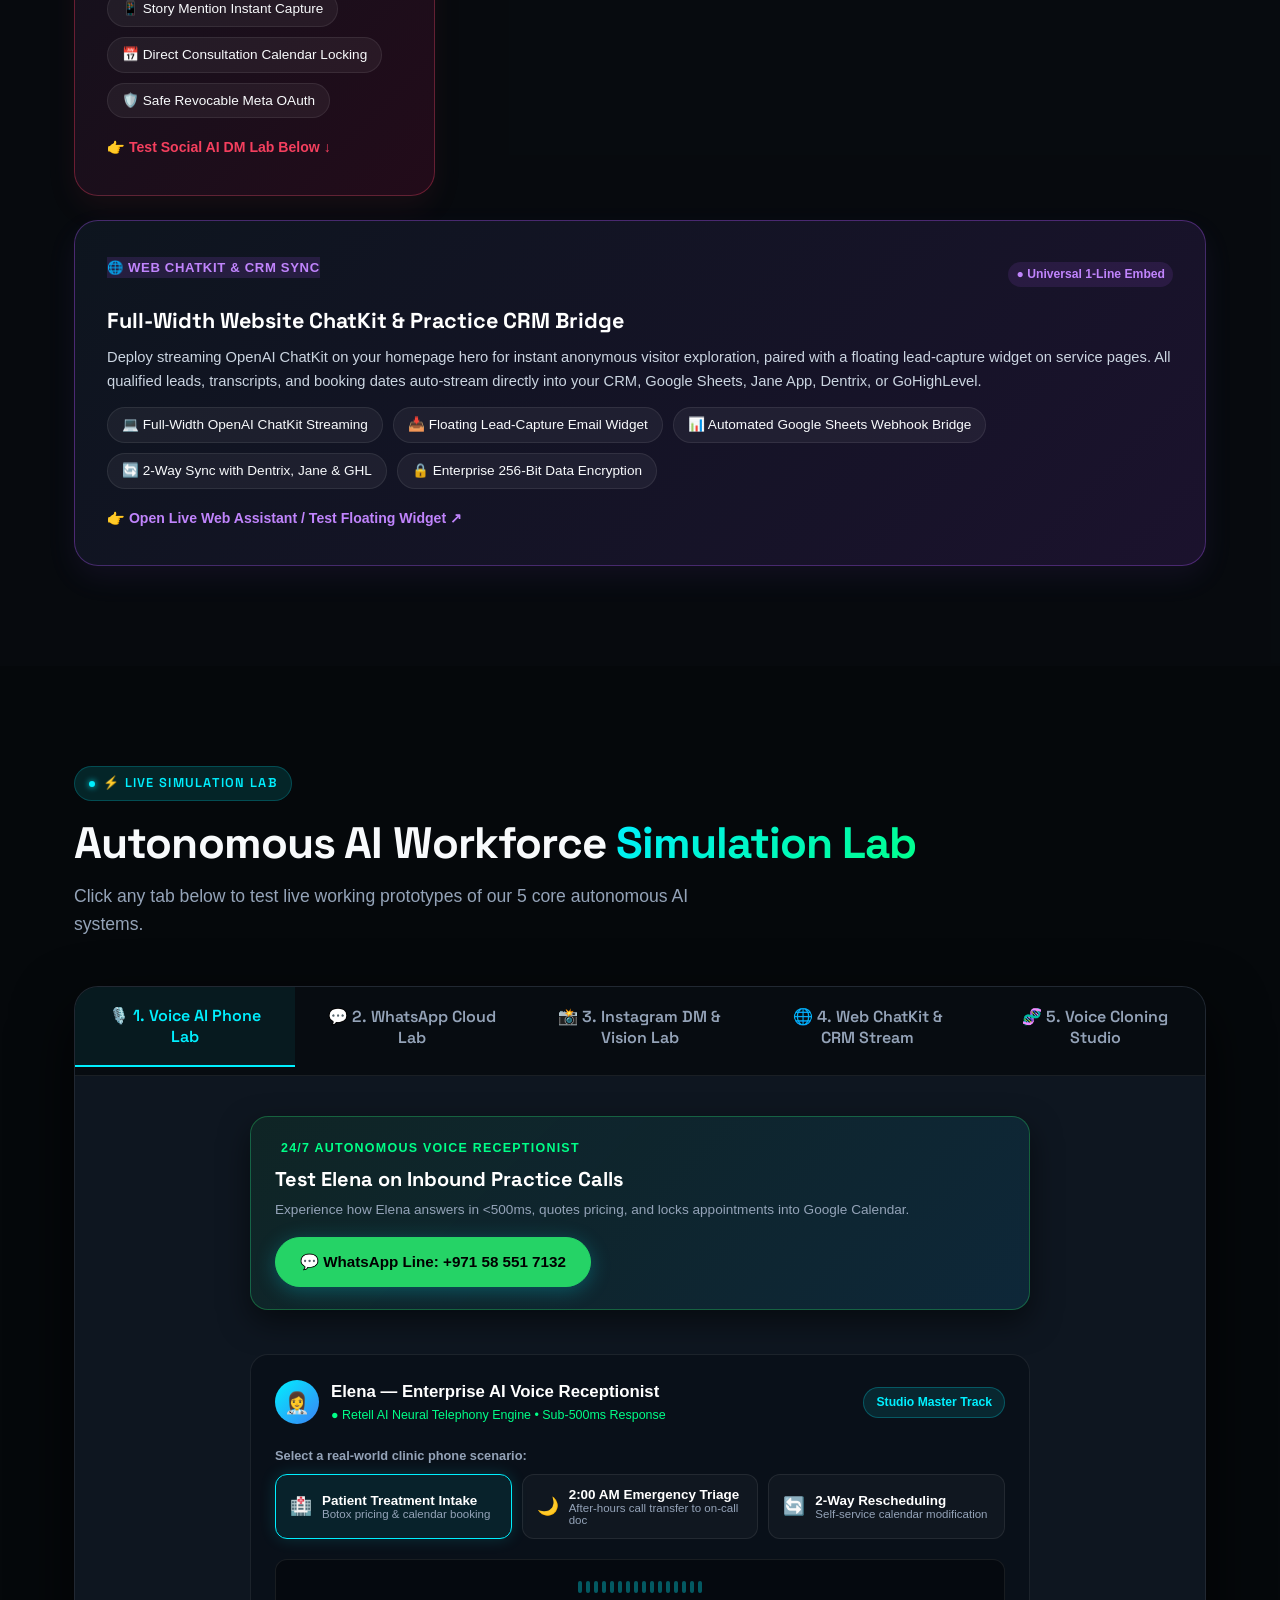
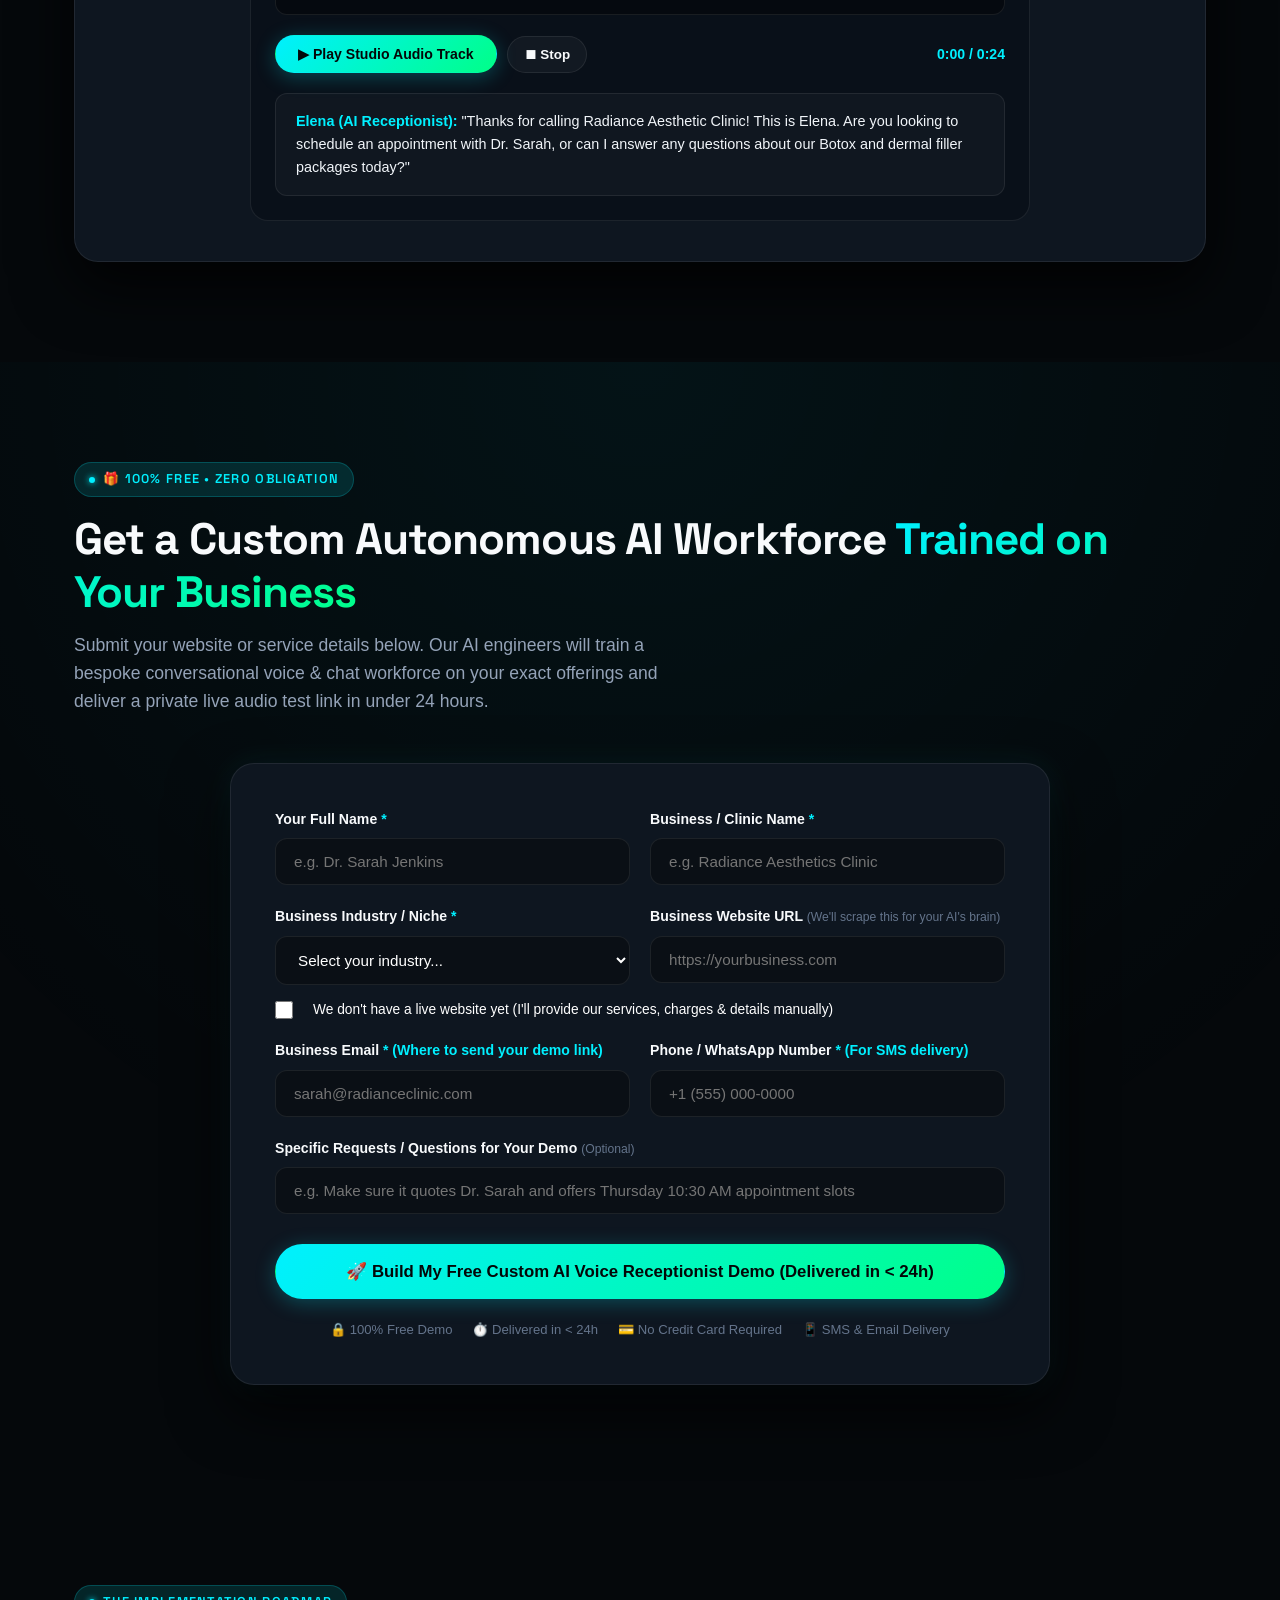
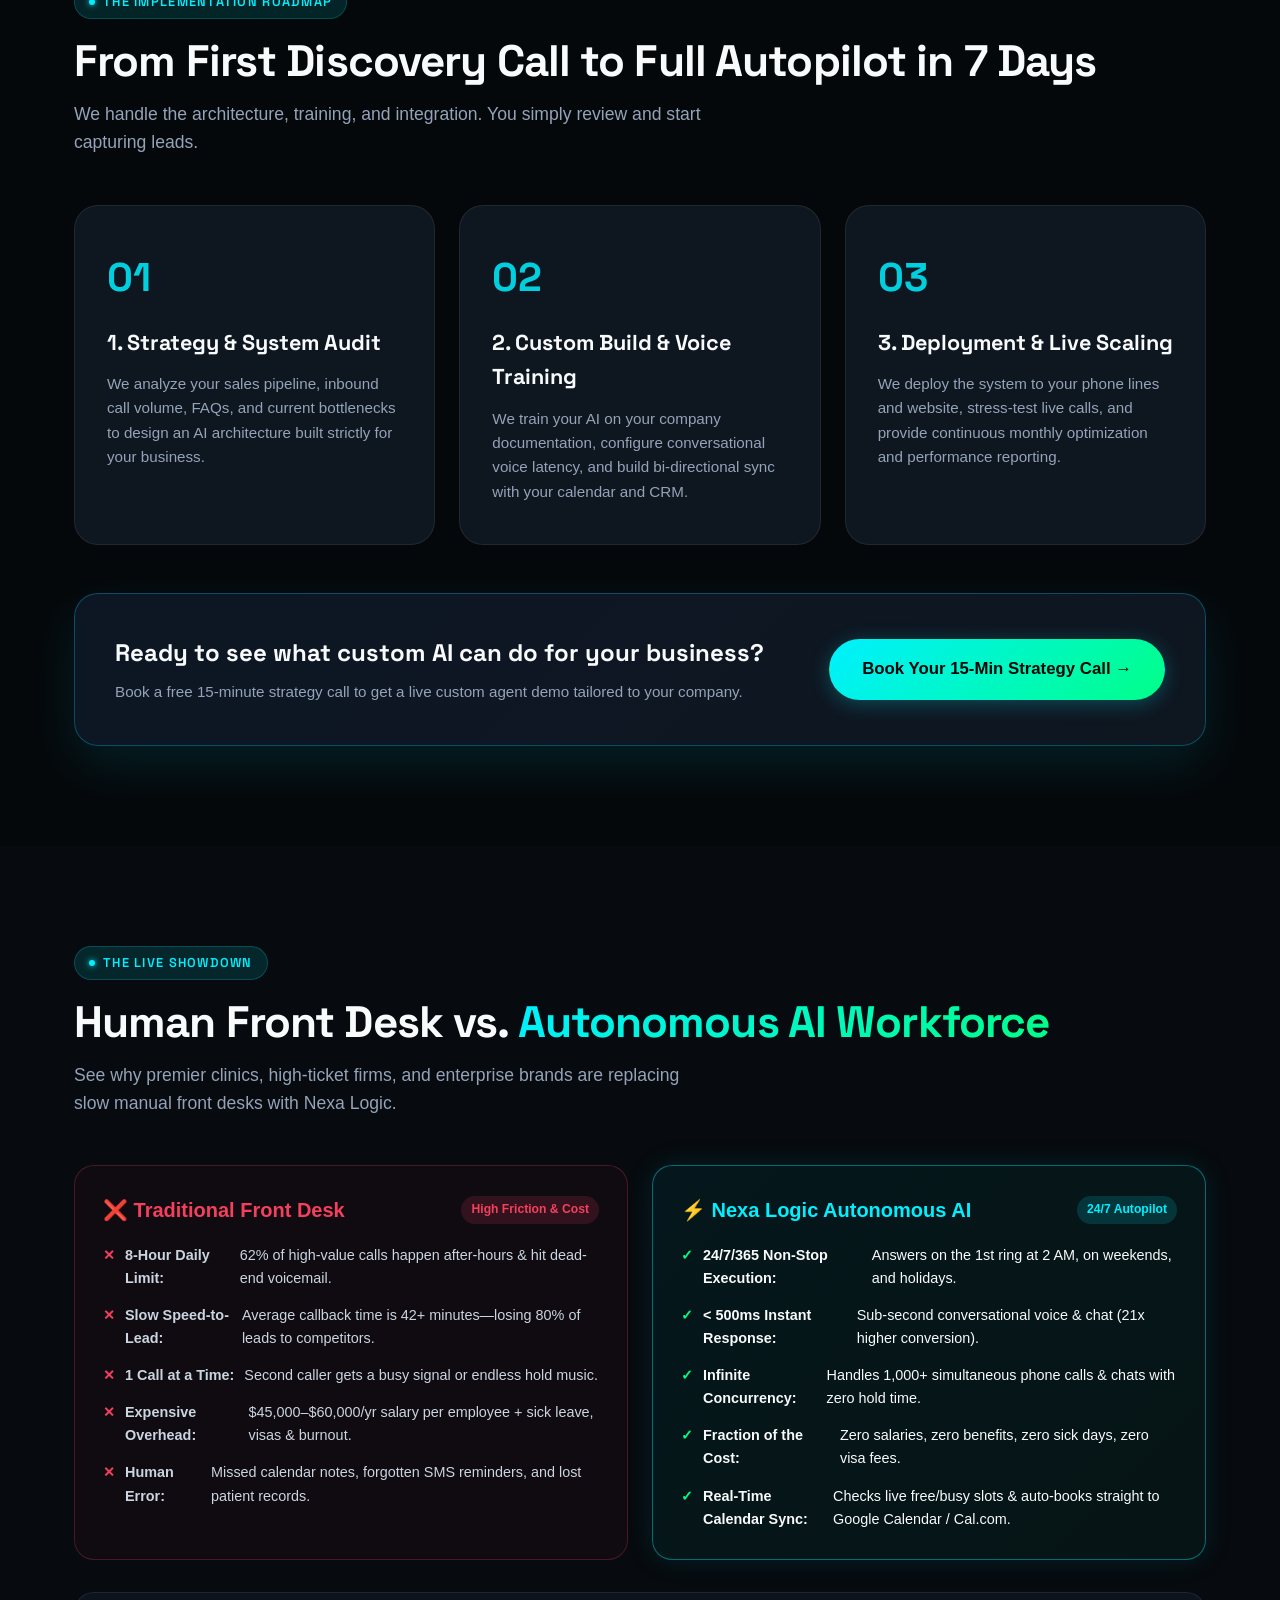
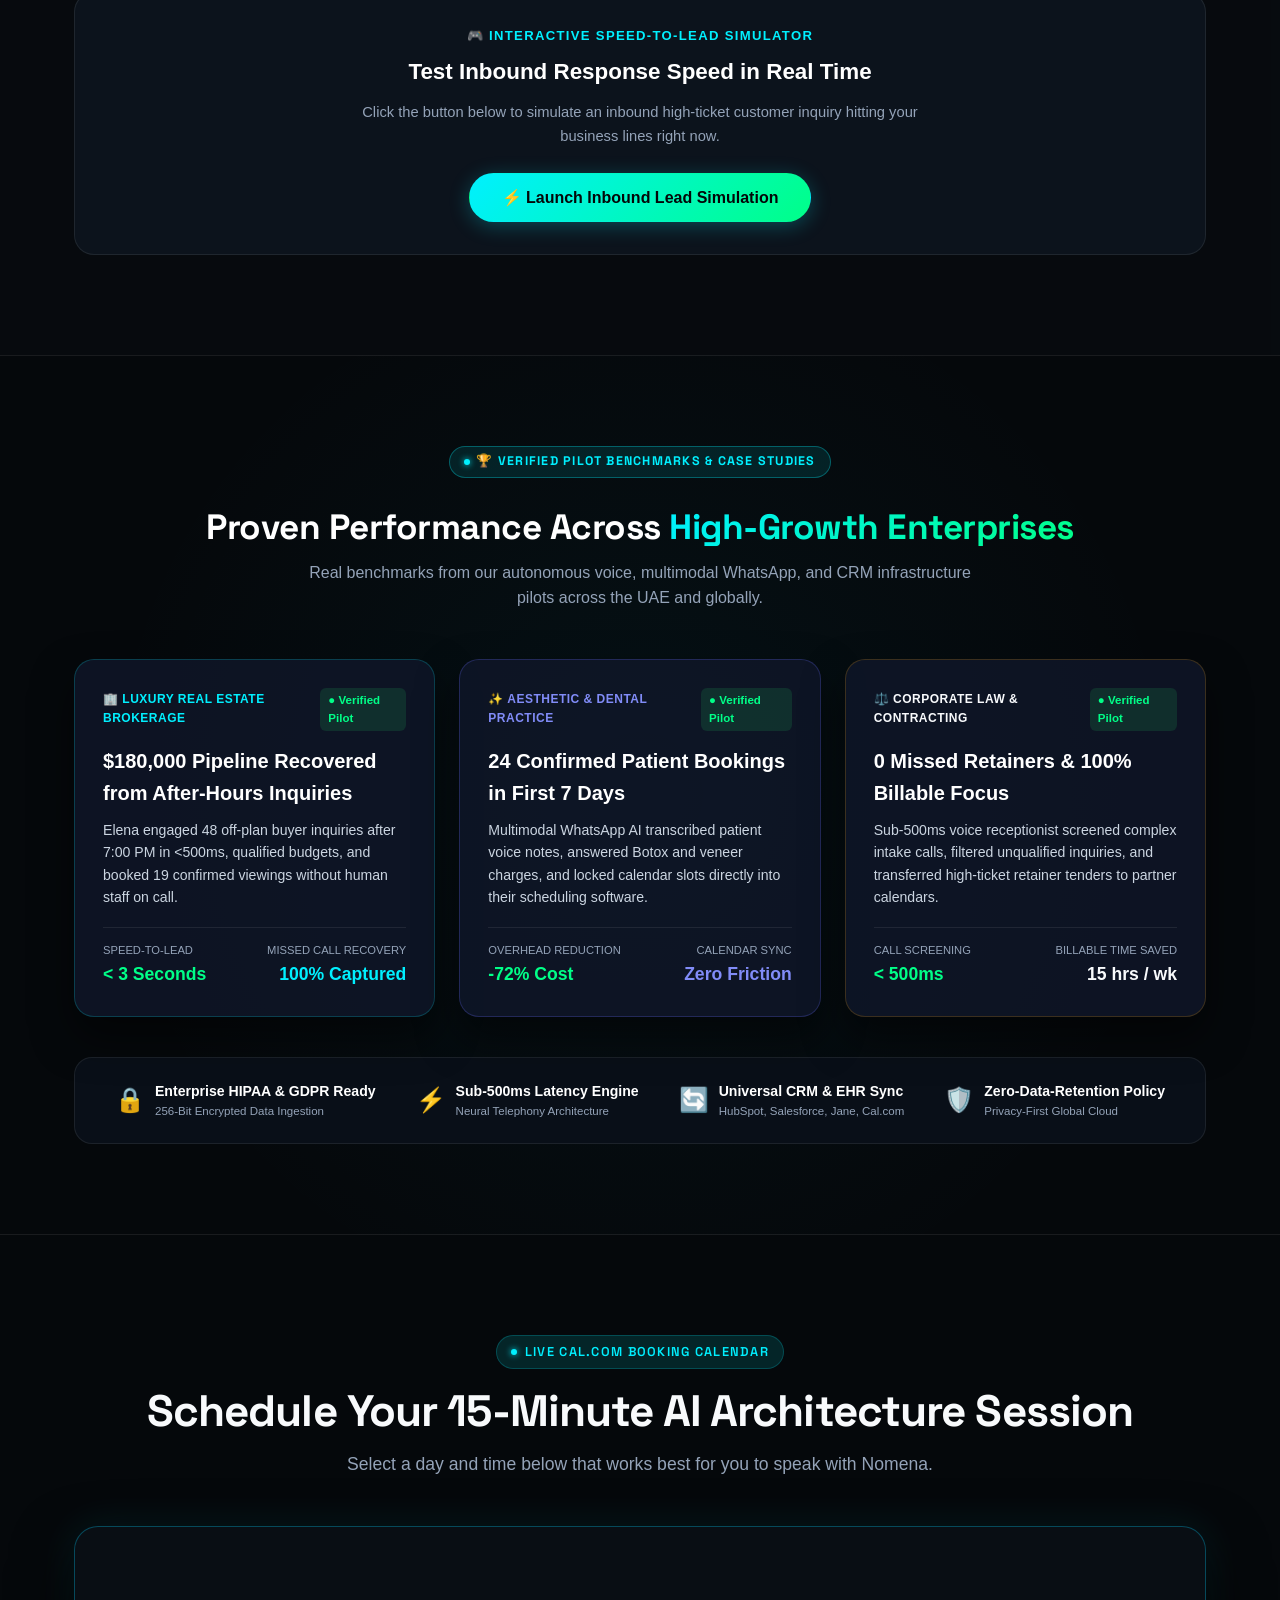
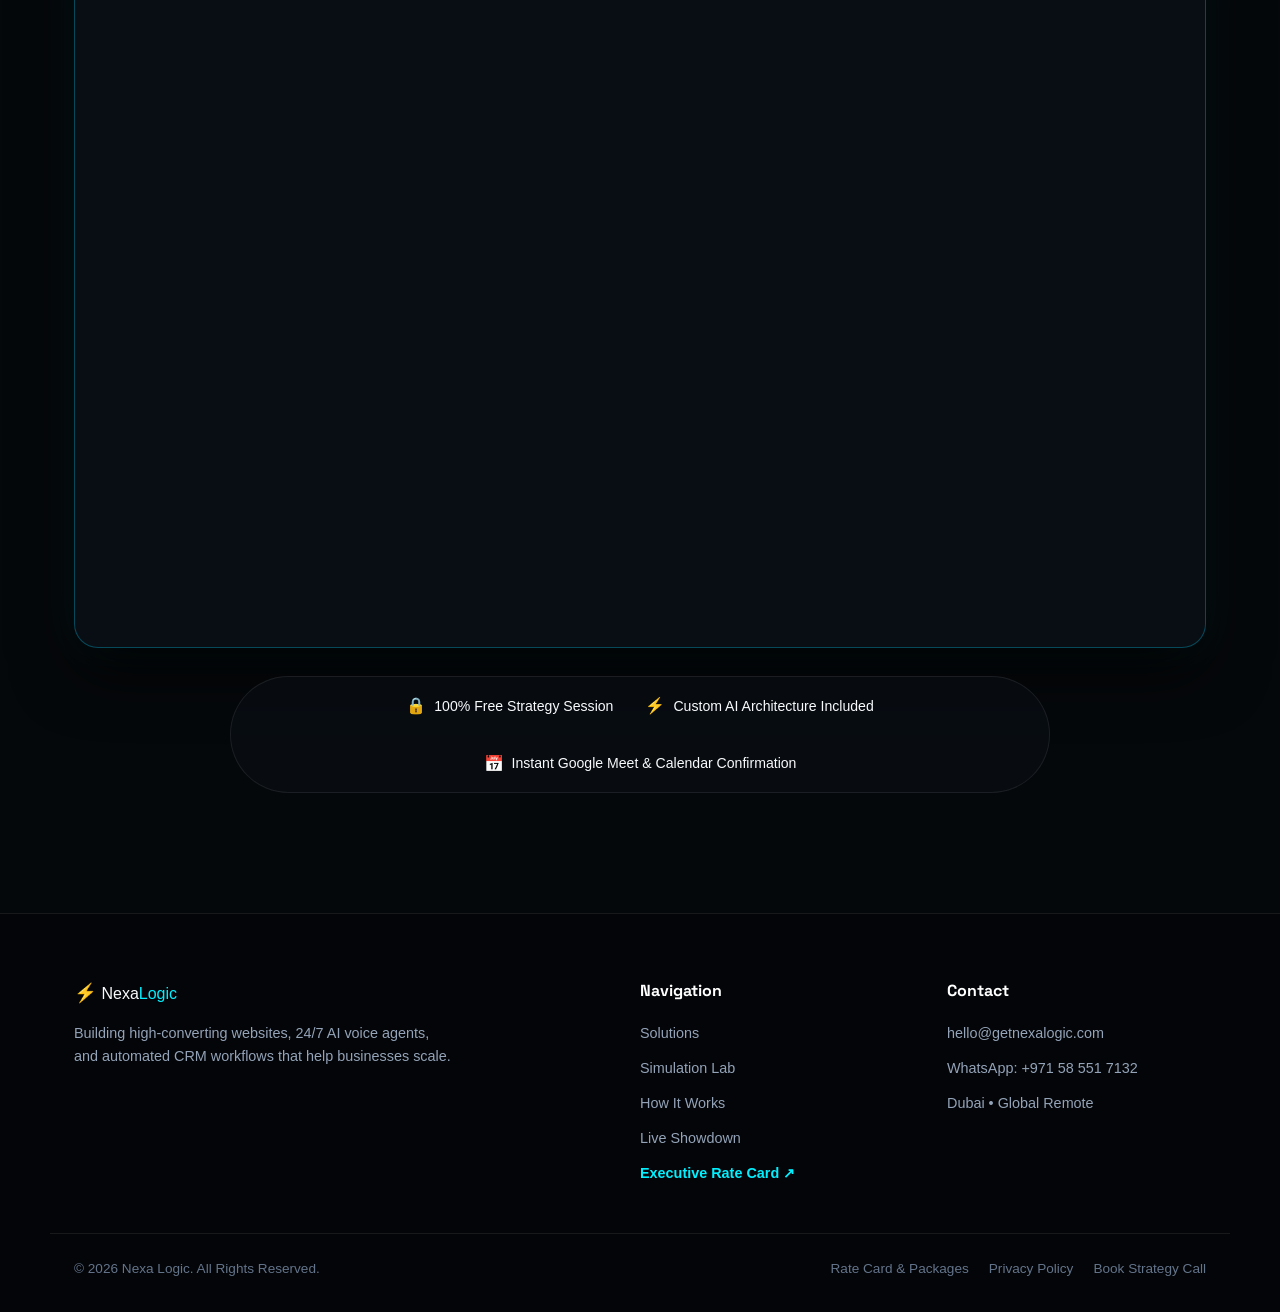
==== commit 9233aca3: "Add files via upload" ====
--- a/index.html
+++ b/index.html
@@ -386,25 +386,25 @@
 
       <div class="demo-widget-card" id="demo-swipe-card">
         
-        <!-- 5 Switchable Showroom Tabs -->
-        <div class="demo-tabs" id="demo-tabs-container">
-          <button class="demo-tab active" id="tab-btn-voice" onclick="switchDemo('voice')">🎙️ Voice Phone Agent</button>
-          <button class="demo-tab" id="tab-btn-cloning" onclick="switchDemo('cloning')">🧬 Voice Cloning Studio</button>
-          <button class="demo-tab" id="tab-btn-chat" onclick="switchDemo('chat')">💬 WhatsApp & Web AI Assistant</button>
-          <button class="demo-tab" id="tab-btn-routing" onclick="switchDemo('routing')">👥 Multi-Staff Router</button>
-          <button class="demo-tab" id="tab-btn-reviews" onclick="switchDemo('reviews')">⭐ Review Collector</button>
+        <!-- 5 Switchable Showroom Tabs for 4 Core Services + Voice Cloning -->
+        <div class="demo-tabs" id="demo-tabs-container" style="display: flex; gap: 8px; overflow-x: auto; padding-bottom: 8px;">
+          <button class="demo-tab active" id="tab-btn-voice" onclick="switchDemo('voice')">🎙️ 1. Voice AI Phone Lab</button>
+          <button class="demo-tab" id="tab-btn-whatsapp" onclick="switchDemo('whatsapp')">💬 2. WhatsApp Cloud Lab</button>
+          <button class="demo-tab" id="tab-btn-instagram" onclick="switchDemo('instagram')">📸 3. Instagram DM & Vision Lab</button>
+          <button class="demo-tab" id="tab-btn-chatkit" onclick="switchDemo('chatkit')">🌐 4. Web ChatKit & CRM Stream</button>
+          <button class="demo-tab" id="tab-btn-cloning" onclick="switchDemo('cloning')">🧬 5. Voice Cloning Studio</button>
         </div>
 
         <!-- Mobile Demo Pagination Dots -->
         <div class="mobile-demo-dots" id="mobile-demo-dots">
           <span class="m-dot active" onclick="switchDemo('voice')"></span>
+          <span class="m-dot" onclick="switchDemo('whatsapp')"></span>
+          <span class="m-dot" onclick="switchDemo('instagram')"></span>
+          <span class="m-dot" onclick="switchDemo('chatkit')"></span>
           <span class="m-dot" onclick="switchDemo('cloning')"></span>
-          <span class="m-dot" onclick="switchDemo('chat')"></span>
-          <span class="m-dot" onclick="switchDemo('routing')"></span>
-          <span class="m-dot" onclick="switchDemo('reviews')"></span>
-        </div>
-
-        <!-- 1. Voice Demo View -->
+        </div>
+
+        <!-- 1. Voice AI Phone Demo View -->
         <div id="voice-demo-view" class="demo-view active">
           <div class="voice-sim-box">
             
@@ -412,13 +412,13 @@
             <div style="background: linear-gradient(135deg, rgba(37, 211, 102, 0.08) 0%, rgba(14, 165, 233, 0.12) 100%); border: 1px solid rgba(37, 211, 102, 0.35); border-radius: 18px; padding: 22px 24px; margin-bottom: 24px; display: flex; align-items: center; justify-content: space-between; flex-wrap: wrap; gap: 16px; box-shadow: 0 12px 30px rgba(0, 0, 0, 0.5);">
               <div>
                 <div style="font-size: 0.78rem; text-transform: uppercase; letter-spacing: 0.1em; color: var(--emerald); font-weight: 700; display: flex; align-items: center; gap: 6px; margin-bottom: 4px;">
-                  <span class="pulse-dot" style="background: #22c55e;"></span> 24/7 OMNICHANNEL AI WORKFORCE
-                </div>
-                <h3 style="font-size: 1.25rem; color: #fff; margin: 0 0 4px; font-family: var(--font-display);">Test Elena on Live Scenarios or WhatsApp</h3>
-                <p style="font-size: 0.85rem; color: var(--text-muted); margin: 0;">Play the interactive studio voice demos below or message our official WhatsApp line directly.</p>
+                  <span class="pulse-dot" style="background: #22c55e;"></span> 24/7 AUTONOMOUS VOICE RECEPTIONIST
+                </div>
+                <h3 style="font-size: 1.25rem; color: #fff; margin: 0 0 4px; font-family: var(--font-display);">Test Elena on Inbound Practice Calls</h3>
+                <p style="font-size: 0.85rem; color: var(--text-muted); margin: 0;">Experience how Elena answers in &lt;500ms, quotes pricing, and locks appointments into Google Calendar.</p>
               </div>
               <a href="https://wa.me/971585517132" target="_blank" rel="noopener" class="btn btn-primary" style="padding: 12px 24px; font-size: 0.95rem; font-weight: 700; white-space: nowrap; background: #25D366; border-color: #25D366; color: #000;">
-                <span>💬 WhatsApp +971 58 551 7132</span>
+                <span>💬 WhatsApp Line: +971 58 551 7132</span>
               </a>
             </div>
 
@@ -499,7 +499,199 @@
           </div>
         </div>
 
-        <!-- 2. Voice Cloning Lab Demo View (Luxury Before & After Showcase) -->
+        <!-- 2. WhatsApp Business Cloud AI Demo View -->
+        <div id="whatsapp-demo-view" class="demo-view">
+          <div class="whatsapp-sim-box" style="display: flex; flex-direction: column; gap: 20px; max-width: 780px; margin: 0 auto;">
+            
+            <div style="text-align: center;">
+              <span class="badge" style="background: rgba(37, 211, 102, 0.15); color: #25D366; border: 1px solid rgba(37, 211, 102, 0.3); font-size: 0.78rem; padding: 4px 12px; border-radius: 9999px;">💬 Official Meta WhatsApp Cloud API</span>
+              <h3 style="font-family: var(--font-display); font-size: 1.35rem; margin: 10px 0 6px;">WhatsApp Business 24/7 Consultation Booking Lab</h3>
+              <p style="font-size: 0.92rem; color: var(--text-muted); max-width: 600px; margin: 0 auto;">Simulate how our WhatsApp AI automatically transcribes patient voice notes, dispatches treatment brochures, and books consultation slots in real time.</p>
+            </div>
+
+            <!-- WhatsApp Simulated Device Container -->
+            <div style="background: #0b141a; border: 1px solid rgba(37, 211, 102, 0.3); border-radius: 20px; overflow: hidden; box-shadow: 0 16px 40px rgba(0, 0, 0, 0.7);">
+              
+              <!-- WhatsApp Header Bar -->
+              <div style="background: #1f2c34; padding: 12px 18px; display: flex; align-items: center; justify-content: space-between; border-bottom: 1px solid rgba(255, 255, 255, 0.08);">
+                <div style="display: flex; align-items: center; gap: 12px;">
+                  <div style="width: 40px; height: 40px; border-radius: 50%; background: #00a884; display: flex; align-items: center; justify-content: center; font-size: 1.2rem;">
+                    🏥
+                  </div>
+                  <div>
+                    <div style="font-weight: 700; color: #e9edef; font-size: 0.95rem; display: flex; align-items: center; gap: 6px;">
+                      <span>Smile Studio Dubai</span>
+                      <span style="color: #00a884; font-size: 0.85rem;">✓</span>
+                    </div>
+                    <div style="font-size: 0.74rem; color: #8696a0;">Official WhatsApp Business Account • Online</div>
+                  </div>
+                </div>
+                <button class="btn btn-secondary" style="padding: 4px 10px; font-size: 0.74rem;" onclick="resetWhatsAppDemoChat()">Reset Chat ⟳</button>
+              </div>
+
+              <!-- WhatsApp Chat Stream Window -->
+              <div id="wa-demo-chat-window" style="padding: 18px; height: 340px; overflow-y: auto; display: flex; flex-direction: column; gap: 12px; background: url('data:image/svg+xml;utf8,<svg xmlns=\'http://www.w3.org/2000/svg\' width=\'100\' height=\'100\' opacity=\'0.03\'><path d=\'M20 20 L80 80 M80 20 L20 80\' stroke=\'%23ffffff\' stroke-width=\'2\'/></svg>') #0b141a;">
+                
+                <div style="background: #202c33; color: #e9edef; padding: 10px 14px; border-radius: 8px 8px 8px 0; max-width: 82%; font-size: 0.88rem; line-height: 1.45; align-self: flex-start; box-shadow: 0 2px 4px rgba(0,0,0,0.3);">
+                  👋 Hello! Welcome to Smile Studio Dubai. I am your 24/7 AI Concierge. How can I help you today?
+                  <div style="font-size: 0.68rem; color: #8696a0; text-align: right; margin-top: 4px;">10:00 AM</div>
+                </div>
+
+                <div style="background: #005c4b; color: #e9edef; padding: 10px 14px; border-radius: 8px 8px 0 8px; max-width: 82%; font-size: 0.88rem; line-height: 1.45; align-self: flex-end; box-shadow: 0 2px 4px rgba(0,0,0,0.3);">
+                  Hi! How much are porcelain veneers, and do you have any consultations available with Dr. Jaco this Saturday?
+                  <div style="font-size: 0.68rem; color: #8696a0; text-align: right; margin-top: 4px;">10:01 AM ✓✓</div>
+                </div>
+
+                <div style="background: #202c33; color: #e9edef; padding: 10px 14px; border-radius: 8px 8px 8px 0; max-width: 85%; font-size: 0.88rem; line-height: 1.45; align-self: flex-start; box-shadow: 0 2px 4px rgba(0,0,0,0.3);">
+                  Porcelain veneers start from 1,200 AED per tooth. Dr. Jaco has two consultation openings this Saturday:
+                  <br><br>
+                  • <strong>11:30 AM</strong><br>
+                  • <strong>3:00 PM</strong><br><br>
+                  📄 <em>Attached: Smile_Makeover_Brochure.pdf (2.4 MB)</em><br><br>
+                  Which time would you like me to lock into Dr. Jaco's calendar for you?
+                  <div style="font-size: 0.68rem; color: #8696a0; text-align: right; margin-top: 4px;">10:01 AM</div>
+                </div>
+
+              </div>
+
+              <!-- WhatsApp Quick Action Starters & Input -->
+              <div style="background: #202c33; padding: 12px 16px; display: flex; flex-direction: column; gap: 10px;">
+                <div style="display: flex; gap: 6px; flex-wrap: wrap;">
+                  <button class="starter-btn" onclick="sendWhatsAppQuickReply('Let\'s book Saturday at 11:30 AM with Dr. Jaco!')">📅 Book Saturday 11:30 AM</button>
+                  <button class="starter-btn" onclick="sendWhatsAppQuickReply('Do you offer 0% interest payment plans?')">💳 Inquire about Payment Plans</button>
+                  <button class="starter-btn" onclick="sendWhatsAppQuickReply('Can I send a voice note with my question?')">🎧 Send Voice Note</button>
+                </div>
+                <div style="display: flex; gap: 8px;">
+                  <input type="text" id="wa-demo-input" placeholder="Type a WhatsApp reply (e.g., 'book 11:30 am', 'where are you located')..." style="flex: 1; background: #2a3942; border: 1px solid #3b4a54; border-radius: 8px; padding: 10px 14px; color: #fff; font-size: 0.88rem;" onkeydown="if(event.key==='Enter') sendWhatsAppDemoMessage()">
+                  <button class="btn btn-primary" style="background: #00a884; border-color: #00a884; color: #fff; padding: 0 18px; border-radius: 8px;" onclick="sendWhatsAppDemoMessage()">Send →</button>
+                </div>
+              </div>
+
+            </div>
+          </div>
+        </div>
+
+        <!-- 3. Instagram DM & Multimodal Vision AI Demo View -->
+        <div id="instagram-demo-view" class="demo-view">
+          <div class="instagram-sim-box" style="display: flex; flex-direction: column; gap: 20px; max-width: 780px; margin: 0 auto;">
+            
+            <div style="text-align: center;">
+              <span class="badge" style="background: rgba(244, 63, 94, 0.15); color: #f43f5e; border: 1px solid rgba(244, 63, 94, 0.3); font-size: 0.78rem; padding: 4px 12px; border-radius: 9999px;">📸 Multimodal Vision & DM Automation</span>
+              <h3 style="font-family: var(--font-display); font-size: 1.35rem; margin: 10px 0 6px;">Instagram DM & Patient Vision AI Lab</h3>
+              <p style="font-size: 0.92rem; color: var(--text-muted); max-width: 600px; margin: 0 auto;">See how our Instagram AI turns Reel comments into instant DMs, analyzes patient smile/skin photos with Vision, and confirms appointments.</p>
+            </div>
+
+            <!-- Instagram Dark Mode Interface -->
+            <div style="background: #000; border: 1px solid rgba(244, 63, 94, 0.35); border-radius: 20px; overflow: hidden; box-shadow: 0 16px 40px rgba(0, 0, 0, 0.8);">
+              
+              <!-- IG Top Bar -->
+              <div style="background: #121212; padding: 12px 18px; display: flex; align-items: center; justify-content: space-between; border-bottom: 1px solid rgba(255, 255, 255, 0.1);">
+                <div style="display: flex; align-items: center; gap: 10px;">
+                  <div style="width: 38px; height: 38px; border-radius: 50%; background: linear-gradient(45deg, #f09433, #e6683c, #dc2743, #cc2366, #bc1888); display: flex; align-items: center; justify-content: center; font-size: 1.2rem;">
+                    ✨
+                  </div>
+                  <div>
+                    <div style="font-weight: 700; color: #fff; font-size: 0.95rem;">@radiance.aesthetics.miami</div>
+                    <div style="font-size: 0.74rem; color: #8e8e8e;">Active now • Verified Clinic</div>
+                  </div>
+                </div>
+                <button class="btn btn-secondary" style="padding: 4px 10px; font-size: 0.74rem;" onclick="resetInstagramDemoChat()">Reset ⟳</button>
+              </div>
+
+              <!-- IG Chat Stream -->
+              <div id="ig-demo-chat-window" style="padding: 18px; height: 340px; overflow-y: auto; display: flex; flex-direction: column; gap: 12px; background: #000;">
+                
+                <div style="background: #262626; color: #fff; padding: 10px 14px; border-radius: 18px 18px 18px 4px; max-width: 80%; font-size: 0.88rem; line-height: 1.45; align-self: flex-start;">
+                  👋 Hey! Thanks for commenting <strong>"VENEERS"</strong> on our Reel! I am Dr. Sarah's AI concierge. Are you looking for smile alignment or a full porcelain makeover?
+                </div>
+
+                <div style="background: #3797f0; color: #fff; padding: 10px 14px; border-radius: 18px 18px 4px 18px; max-width: 80%; font-size: 0.88rem; line-height: 1.45; align-self: flex-end;">
+                  I have a small gap between my two front teeth. Here is a photo! 📸 [Smile_Photo.jpg]
+                </div>
+
+                <div style="background: #262626; color: #fff; padding: 10px 14px; border-radius: 18px 18px 18px 4px; max-width: 85%; font-size: 0.88rem; line-height: 1.45; align-self: flex-start;">
+                  👁️ <em>AI Vision Analysis:</em><br>
+                  I see the mild midline diastema on your upper front incisors! Dr. Sarah can easily close this with either a <strong>1-visit composite bonding</strong> or <strong>2 porcelain veneers</strong>.
+                  <br><br>
+                  Would you like to come in for a free 3D smile scan this Thursday at 2:00 PM or Friday at 10:30 AM?
+                </div>
+
+              </div>
+
+              <!-- IG Quick Buttons & Input -->
+              <div style="background: #121212; padding: 12px 16px; display: flex; flex-direction: column; gap: 10px;">
+                <div style="display: flex; gap: 6px; flex-wrap: wrap;">
+                  <button class="starter-btn" onclick="sendInstagramQuickReply('Thursday at 2:00 PM works perfectly!')">📅 Book Thursday 2:00 PM Scan</button>
+                  <button class="starter-btn" onclick="sendInstagramQuickReply('How much is composite bonding vs porcelain?')">💰 Compare Pricing Options</button>
+                  <button class="starter-btn" onclick="sendInstagramQuickReply('Simulate photo upload: [New_Skin_Photo.jpg]')">📸 Upload Another Photo</button>
+                </div>
+                <div style="display: flex; gap: 8px;">
+                  <input type="text" id="ig-demo-input" placeholder="Type an Instagram DM (e.g., 'book thursday', 'what is the cost')..." style="flex: 1; background: #262626; border: 1px solid #363636; border-radius: 20px; padding: 10px 16px; color: #fff; font-size: 0.88rem;" onkeydown="if(event.key==='Enter') sendInstagramDemoMessage()">
+                  <button class="btn btn-primary" style="background: #3797f0; border-color: #3797f0; color: #fff; padding: 0 18px; border-radius: 20px;" onclick="sendInstagramDemoMessage()">Send</button>
+                </div>
+              </div>
+
+            </div>
+          </div>
+        </div>
+
+        <!-- 4. Full-Width Web ChatKit & Live CRM Stream View -->
+        <div id="chatkit-demo-view" class="demo-view">
+          <div class="chatkit-sim-box" style="display: flex; flex-direction: column; gap: 20px; max-width: 900px; margin: 0 auto;">
+            
+            <div style="text-align: center;">
+              <span class="badge" style="background: rgba(168, 85, 247, 0.15); color: #c084fc; border: 1px solid rgba(168, 85, 247, 0.3); font-size: 0.78rem; padding: 4px 12px; border-radius: 9999px;">🌐 OpenAI ChatKit + Live Webhook Stream</span>
+              <h3 style="font-family: var(--font-display); font-size: 1.35rem; margin: 10px 0 6px;">Web ChatKit & Live CRM Webhook Stream</h3>
+              <p style="font-size: 0.92rem; color: var(--text-muted); max-width: 650px; margin: 0 auto;">Watch live as visitors chat on your website (left) while qualified leads and booking dates auto-stream directly into your CRM & Google Sheets in real time (right)!</p>
+            </div>
+
+            <!-- Split Screen: Left (ChatKit) / Right (Live CRM Log) -->
+            <div style="display: grid; grid-template-columns: repeat(auto-fit, minmax(320px, 1fr)); gap: 16px;">
+              
+              <!-- Left: ChatKit Window -->
+              <div style="background: rgba(10, 16, 26, 0.95); border: 1px solid var(--border); border-radius: 18px; padding: 18px; display: flex; flex-direction: column; height: 380px;">
+                <div style="font-size: 0.82rem; font-weight: 700; color: var(--cyan); margin-bottom: 8px; display: flex; align-items: center; justify-content: space-between;">
+                  <span>💻 OpenAI ChatKit Widget</span>
+                  <span style="color: var(--emerald); font-size: 0.74rem;">● Streaming Active</span>
+                </div>
+                <div id="chatkit-demo-stream" style="flex: 1; overflow-y: auto; display: flex; flex-direction: column; gap: 10px; font-size: 0.88rem; color: #f1f5f9; padding-right: 4px;">
+                  <div style="background: rgba(255, 255, 255, 0.04); padding: 10px 14px; border-radius: 12px; border: 1px solid rgba(255,255,255,0.06);">
+                    👋 Welcome! Ask me anything about our treatments, pricing, or book a consultation instantly.
+                  </div>
+                </div>
+                <div style="display: flex; gap: 6px; margin-top: 10px;">
+                  <input type="text" id="chatkit-demo-input" placeholder="Ask: 'How much is Invisalign?' or 'Book 3pm'..." style="flex: 1; background: rgba(0,0,0,0.5); border: 1px solid var(--border); border-radius: 8px; padding: 8px 12px; color: #fff; font-size: 0.84rem;" onkeydown="if(event.key==='Enter') sendChatKitStreamMessage()">
+                  <button class="btn btn-primary" style="padding: 0 14px; font-size: 0.84rem;" onclick="sendChatKitStreamMessage()">Send</button>
+                </div>
+              </div>
+
+              <!-- Right: Live CRM & Google Sheets Webhook Log -->
+              <div style="background: #060b10; border: 1px solid rgba(168, 85, 247, 0.35); border-radius: 18px; padding: 18px; display: flex; flex-direction: column; height: 380px;">
+                <div style="font-size: 0.82rem; font-weight: 700; color: #c084fc; margin-bottom: 8px; display: flex; align-items: center; justify-content: space-between;">
+                  <span>📊 Connected Practice CRM / Google Sheets</span>
+                  <span style="color: var(--emerald); font-size: 0.74rem; font-family: var(--font-mono);">Webhook: 200 OK</span>
+                </div>
+                <div id="crm-demo-webhook-log" style="flex: 1; overflow-y: auto; font-family: var(--font-mono); font-size: 0.76rem; color: #94a3b8; display: flex; flex-direction: column; gap: 8px;">
+                  <div style="background: rgba(34, 197, 94, 0.08); border: 1px solid rgba(34, 197, 94, 0.25); padding: 8px 10px; border-radius: 6px; color: #86efac;">
+                    [LIVE SYNC] Webhook listener connected.<br>
+                    Target: Google Sheets & Jane App EHR.
+                  </div>
+                  <div style="background: rgba(255, 255, 255, 0.02); border: 1px solid rgba(255, 255, 255, 0.06); padding: 8px 10px; border-radius: 6px;">
+                    [15:24:10] Visitor arrived from Google Ads.<br>
+                    Channel: Web ChatKit
+                  </div>
+                </div>
+                <div style="margin-top: 10px; font-size: 0.74rem; color: var(--text-muted); text-align: center;">
+                  ⚡ Auto-appends new lead rows without Zapier fees
+                </div>
+              </div>
+
+            </div>
+
+          </div>
+        </div>
+
+        <!-- 5. Voice Cloning Lab Demo View -->
         <div id="cloning-demo-view" class="demo-view">
           <div class="cloning-sim-box" style="display: flex; flex-direction: column; gap: 24px; max-width: 780px; margin: 0 auto;">
             
@@ -603,101 +795,6 @@
               </div>
             </div>
 
-            <!-- VIP BESPOKE VOICE CLONE INTAKE BANNER -->
-            <div style="background: linear-gradient(135deg, rgba(14, 22, 32, 0.95) 0%, rgba(20, 30, 45, 0.95) 100%); border: 1px solid rgba(0, 240, 255, 0.35); border-radius: 18px; padding: 24px; text-align: center; box-shadow: 0 12px 30px rgba(0,0,0,0.5);">
-              <div style="font-size: 0.78rem; text-transform: uppercase; letter-spacing: 0.1em; color: var(--cyan); font-weight: 700; margin-bottom: 6px;">👑 VIP Custom Voice Modeling</div>
-              <h4 style="font-size: 1.25rem; color: #fff; margin: 0 0 8px; font-family: var(--font-display);">Want to Hear Your Own Voice Cloned by Nexa Logic?</h4>
-              <p style="font-size: 0.88rem; color: var(--text-muted); max-width: 540px; margin: 0 auto 18px;">Submit your details in our Custom Prototype Request form below, and our engineering team will train a private neural clone of your voice in under 24 hours.</p>
-              
-              <a href="#request-demo" class="btn btn-primary btn-glow" style="padding: 10px 24px; font-size: 0.9rem; font-weight: 700;">
-                <span>⚡ Request Free Bespoke AI Voice Clone ↓</span>
-              </a>
-            </div>
-
-          </div>
-        </div>
-
-        <!-- 3. Multimodal WhatsApp & Web AI Assistant View -->
-        <div id="chat-demo-view" class="demo-view">
-          <div class="chat-sim-box">
-            <div class="chatkit-topbar" style="background: rgba(10, 16, 26, 0.9); border-bottom: 1px solid var(--border); padding: 12px 18px; border-radius: 12px 12px 0 0; display: flex; justify-content: space-between; align-items: center;">
-              <div style="display: flex; align-items: center; gap: 10px;">
-                <span style="font-size: 1.3rem;">🤖</span>
-                <div>
-                  <div style="font-size: 0.88rem; font-weight: 700; color: #fff;">Nexa 2-Way Booking Agent</div>
-                  <div style="font-size: 0.74rem; color: var(--emerald); display: flex; align-items: center; gap: 4px;"><span class="pulse-dot" style="background:#22c55e;"></span> Synced with Cal.com & Google Calendar</div>
-                </div>
-              </div>
-              <button class="btn btn-secondary" style="padding: 4px 10px; font-size: 0.74rem;" onclick="resetShowroomChat()">Reset ⟳</button>
-            </div>
-
-            <div id="showroom-chat-window" class="chat-window" style="height: 320px;">
-              <div class="chat-bubble bot">
-                👋 Hi there! I am your 24/7 AI Receptionist. I can check open appointment slots, lock in confirmed meetings, reschedule, or answer any questions about our systems.
-                
-                <div class="quick-starters" style="display: flex; flex-wrap: wrap; gap: 6px; margin-top: 10px;">
-                  <button class="starter-btn" onclick="handleShowroomQuickClick('📅 Book an appointment')">📅 Book an appointment</button>
-                  <button class="starter-btn" onclick="handleShowroomQuickClick('🕒 What times are available this week?')">🕒 Check open slots</button>
-                  <button class="starter-btn" onclick="handleShowroomQuickClick('👥 Can you route to multiple doctors/specialists?')">👥 Multi-staff routing</button>
-                  <button class="starter-btn" onclick="handleShowroomQuickClick('🔄 I need to reschedule my meeting')">🔄 Reschedule</button>
-                </div>
-              </div>
-            </div>
-
-            <div class="chat-input-bar">
-              <input type="text" id="showroom-chat-input" placeholder="Type a message (e.g. 'thursday', 'book 2pm', or 'pricing')..." onkeydown="if(event.key==='Enter') sendShowroomChat()">
-              <button class="btn-send" onclick="sendShowroomChat()">Send →</button>
-            </div>
-          </div>
-        </div>
-
-        <!-- 3. Multi-Staff Specialist Routing View -->
-        <div id="routing-demo-view" class="demo-view">
-          <div class="routing-sim-box" style="display: flex; flex-direction: column; gap: 20px;">
-            <div style="text-align: center; max-width: 640px; margin: 0 auto;">
-              <h3 style="font-family: var(--font-display); font-size: 1.3rem; margin-bottom: 8px;">Semantic Specialist & Multi-Calendar Router</h3>
-              <p style="font-size: 0.92rem; color: var(--text-muted);">Select a practice niche below to see how our AI listens to caller requirements and routes directly to the correct team member's personal calendar.</p>
-            </div>
-
-            <div style="display: flex; justify-content: center; gap: 10px; flex-wrap: wrap;">
-              <button class="btn btn-secondary active-niche" id="btn-niche-medspa" onclick="selectRoutingNiche('medspa')">💉 Med Spa / Aesthetics</button>
-              <button class="btn btn-secondary" id="btn-niche-legal" onclick="selectRoutingNiche('legal')">⚖️ Law Firm / Legal Intake</button>
-              <button class="btn btn-secondary" id="btn-niche-realestate" onclick="selectRoutingNiche('realestate')">🏡 Real Estate Brokerage</button>
-            </div>
-
-            <div id="routing-matrix-card" style="background: var(--bg-surface); border: 1px solid var(--border); border-radius: var(--radius-m); padding: 20px;">
-              <!-- Dynamic Niche Content Loaded by JS -->
-            </div>
-          </div>
-        </div>
-
-        <!-- 4. Review Collector & Reactivation View -->
-        <div id="reviews-demo-view" class="demo-view">
-          <div class="reviews-sim-box" style="display: flex; flex-direction: column; gap: 20px; align-items: center;">
-            <div style="text-align: center; max-width: 640px;">
-              <h3 style="font-family: var(--font-display); font-size: 1.3rem; margin-bottom: 8px;">Automated 5-Star Google Review Engine</h3>
-              <p style="font-size: 0.92rem; color: var(--text-muted);">1 hour after an appointment ends, our AI automatically texts the client to collect 5-star reviews on Google Maps, boosting local search SEO.</p>
-            </div>
-
-            <div style="width: 100%; max-width: 480px; background: #0b1118; border: 2px solid var(--border); border-radius: 24px; padding: 20px; box-shadow: 0 16px 40px rgba(0,0,0,0.6);">
-              <div style="display: flex; align-items: center; justify-content: space-between; border-bottom: 1px solid rgba(255,255,255,0.1); padding-bottom: 12px; margin-bottom: 16px;">
-                <div style="font-weight: 700; font-size: 0.9rem; color: #fff;">📱 SMS Notification Simulator</div>
-                <span class="badge" style="background: rgba(34, 197, 94, 0.15); color: var(--emerald); font-size: 0.72rem; padding: 4px 8px; border-radius: 9999px;">● Automated Flow</span>
-              </div>
-
-              <div style="display: flex; flex-direction: column; gap: 14px; font-size: 0.88rem;">
-                <div style="background: #1e293b; padding: 12px 16px; border-radius: 16px 16px 16px 4px; color: #fff; line-height: 1.5;">
-                  "Hi Sarah! 🌟 Thank you for visiting Nexa Aesthetics today. How was your treatment with Dr. Sarah?"
-                </div>
-                <div style="background: rgba(0, 240, 255, 0.15); border: 1px solid rgba(0, 240, 255, 0.3); padding: 10px 14px; border-radius: 16px 16px 4px 16px; color: #fff; align-self: flex-end;">
-                  "It was fantastic! Dr. Sarah was amazing."
-                </div>
-                <div style="background: #1e293b; padding: 12px 16px; border-radius: 16px 16px 16px 4px; color: #fff; line-height: 1.5;">
-                  "That makes our day! 🙌 Would you mind taking 30 seconds to share your feedback on Google? It means the world to our team:<br><br>
-                  <a href="#" style="color: var(--cyan); text-decoration: underline;">⭐️ g.page/review/nexa-demo</a>"
-                </div>
-              </div>
-            </div>
           </div>
         </div>
 
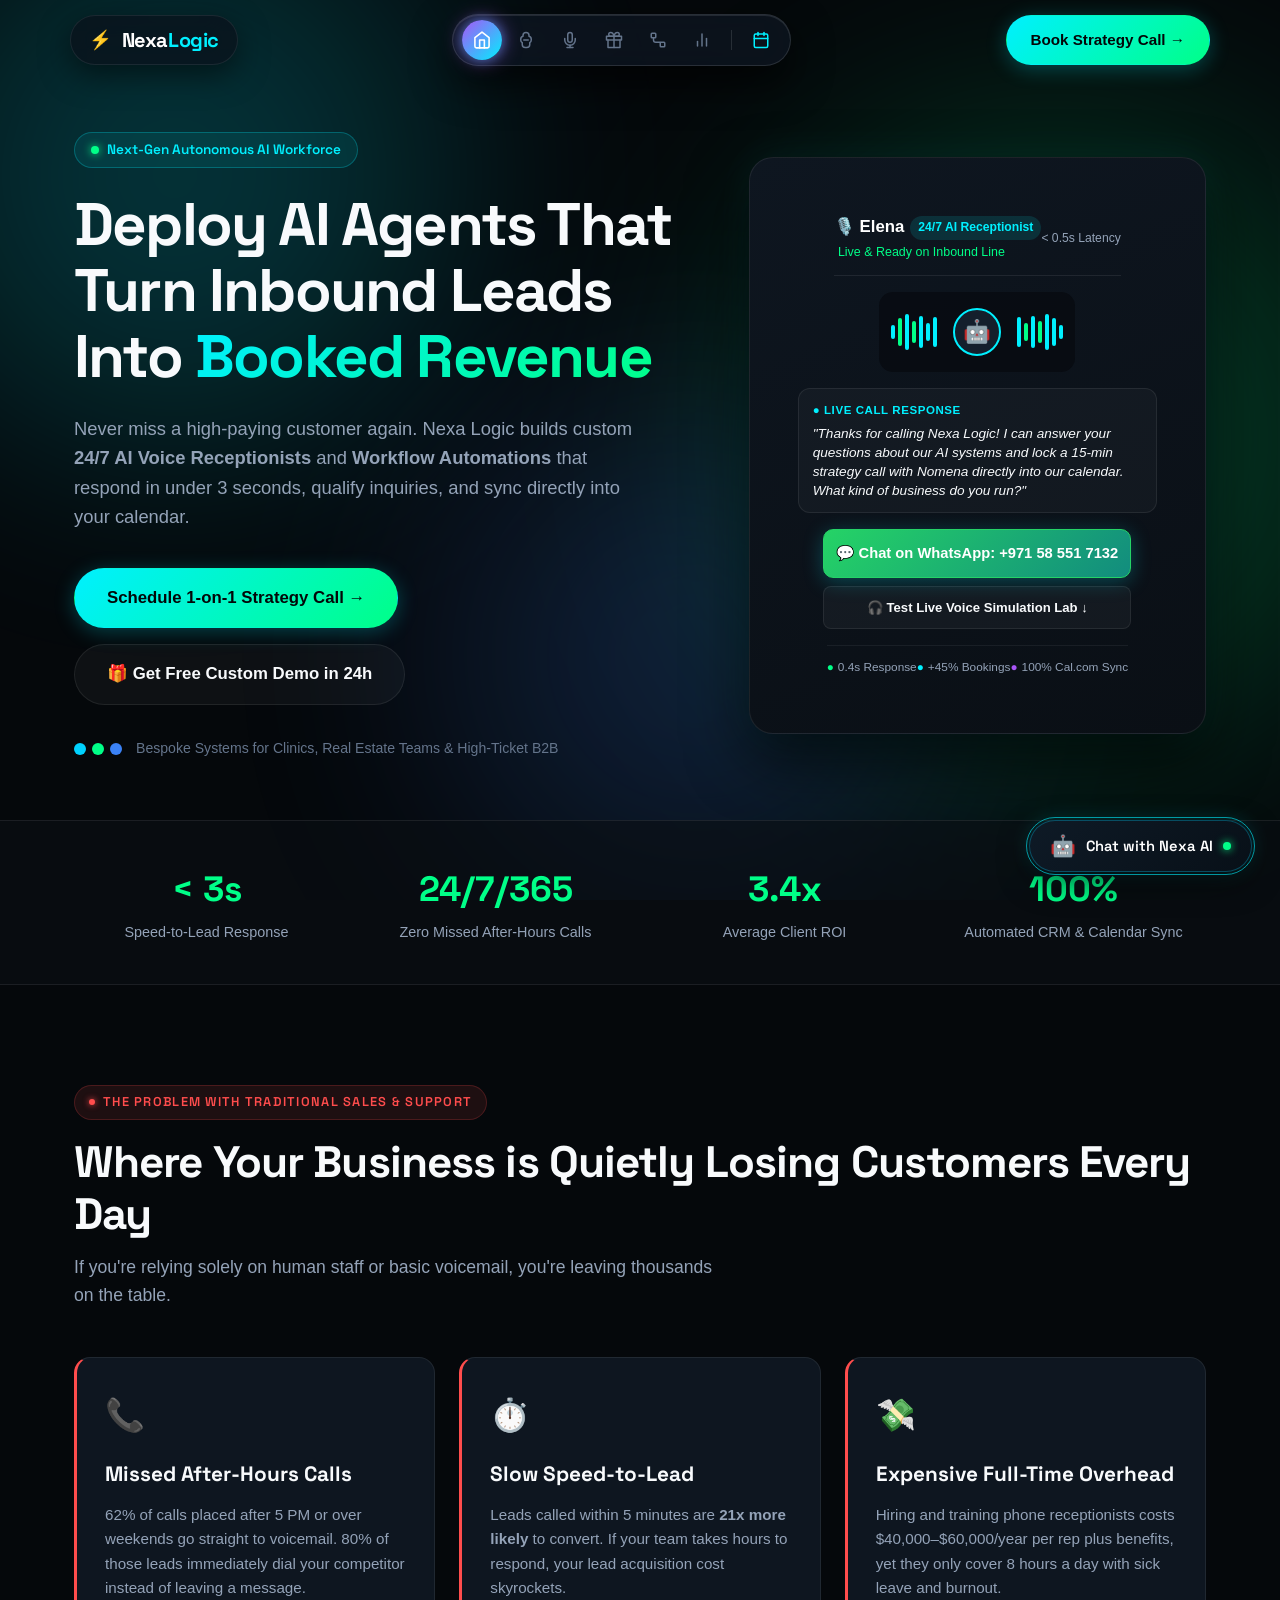
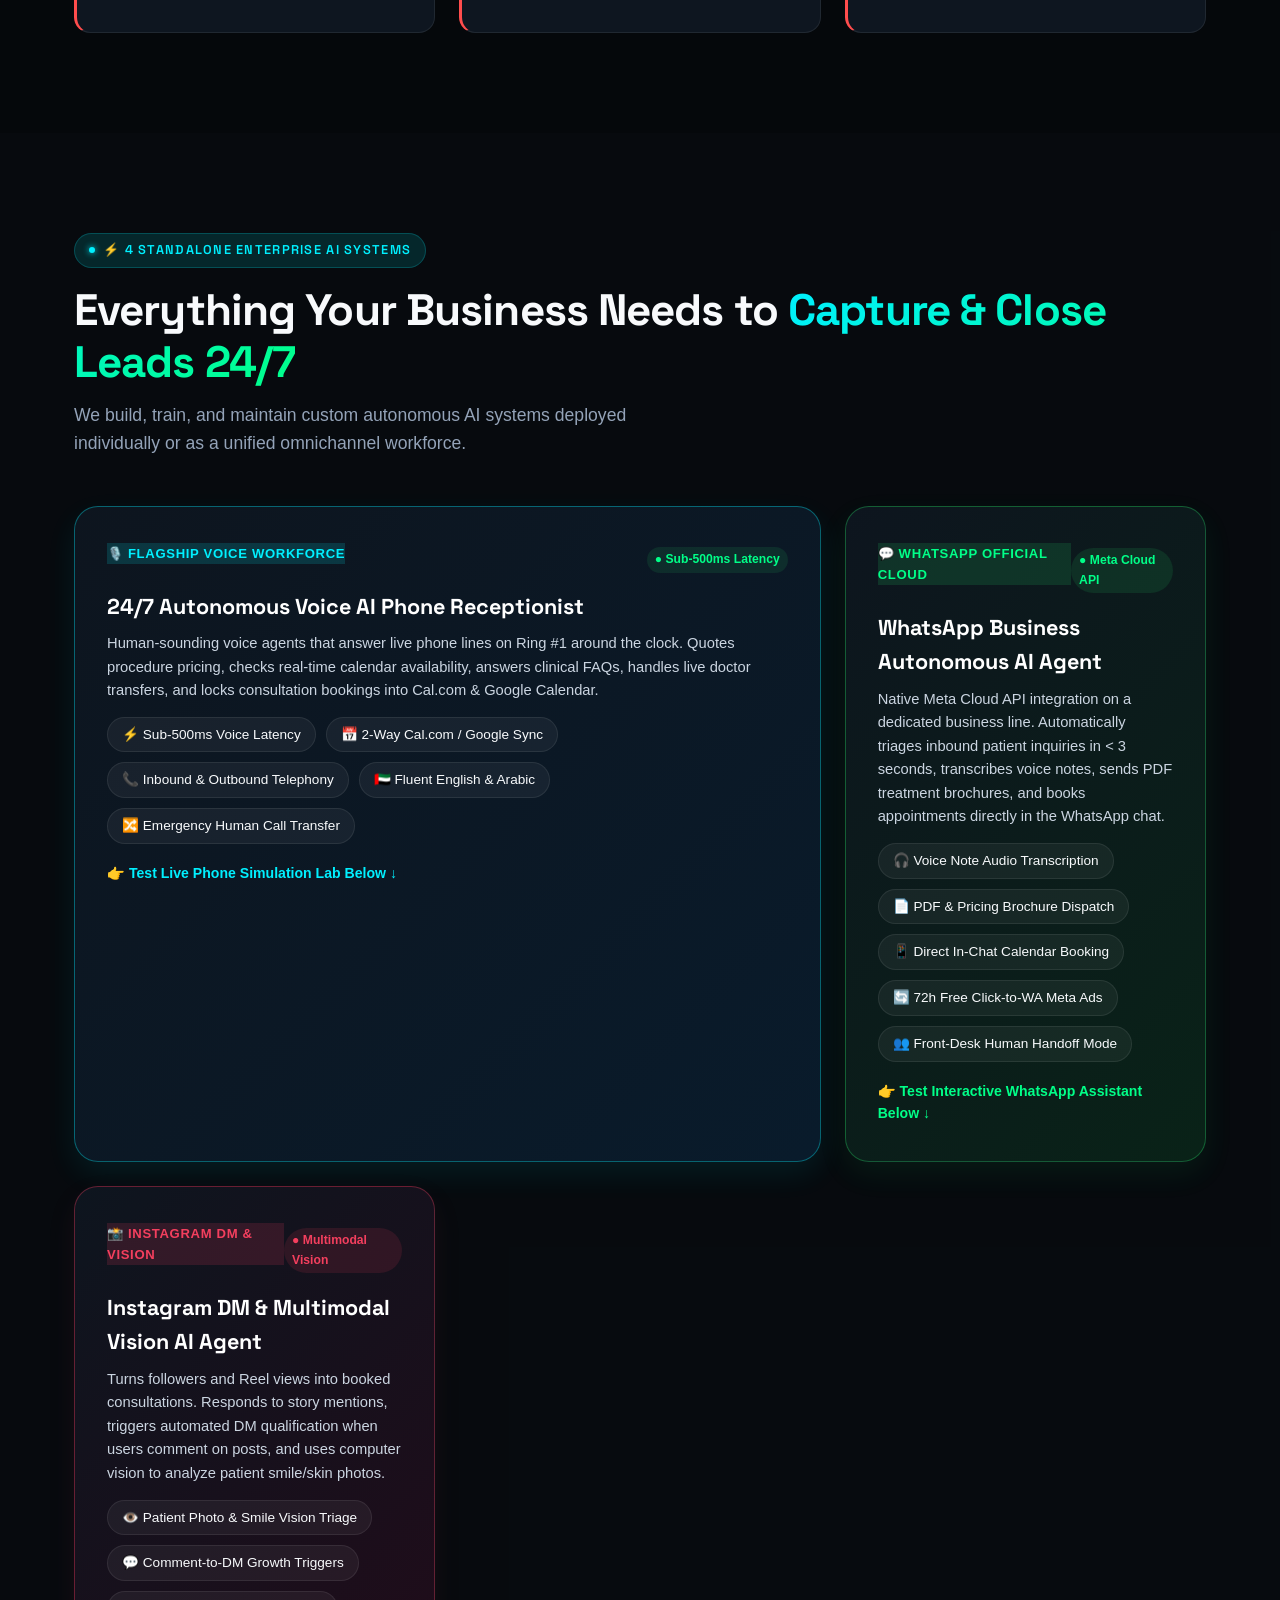
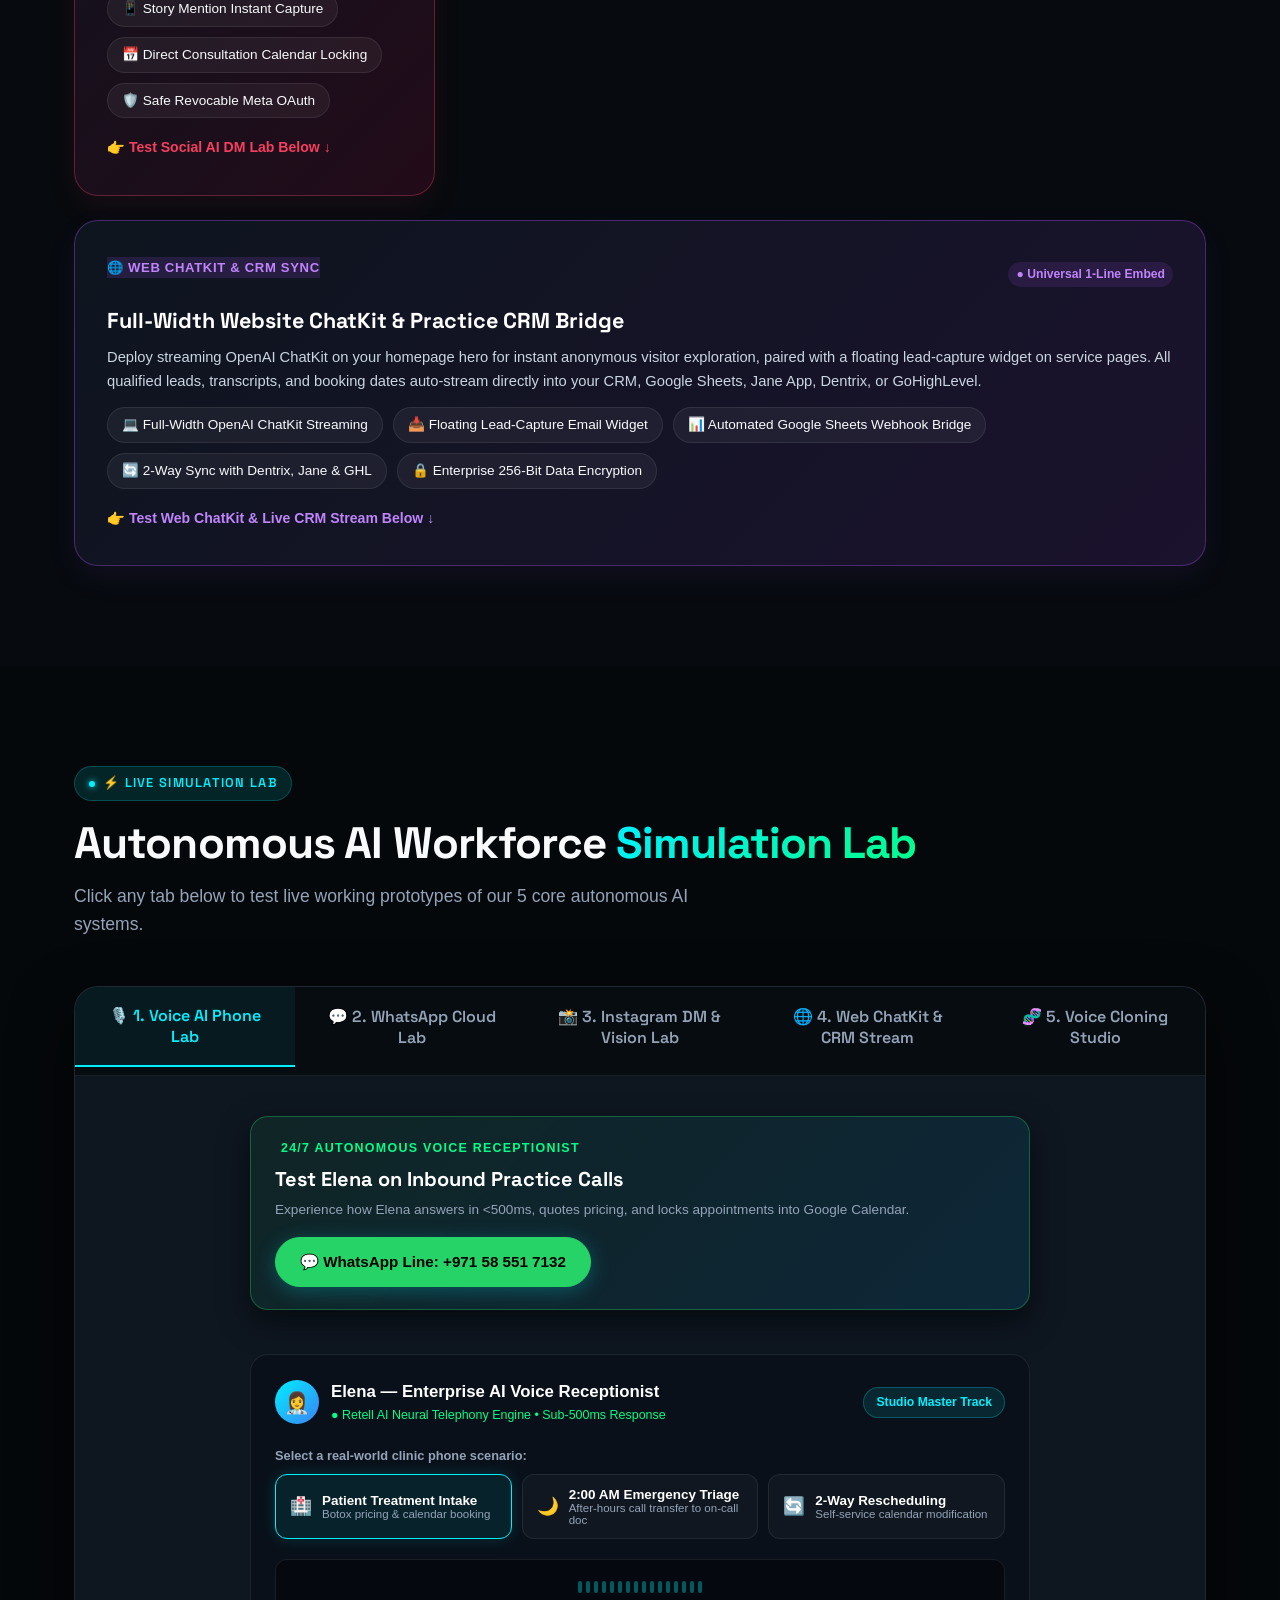
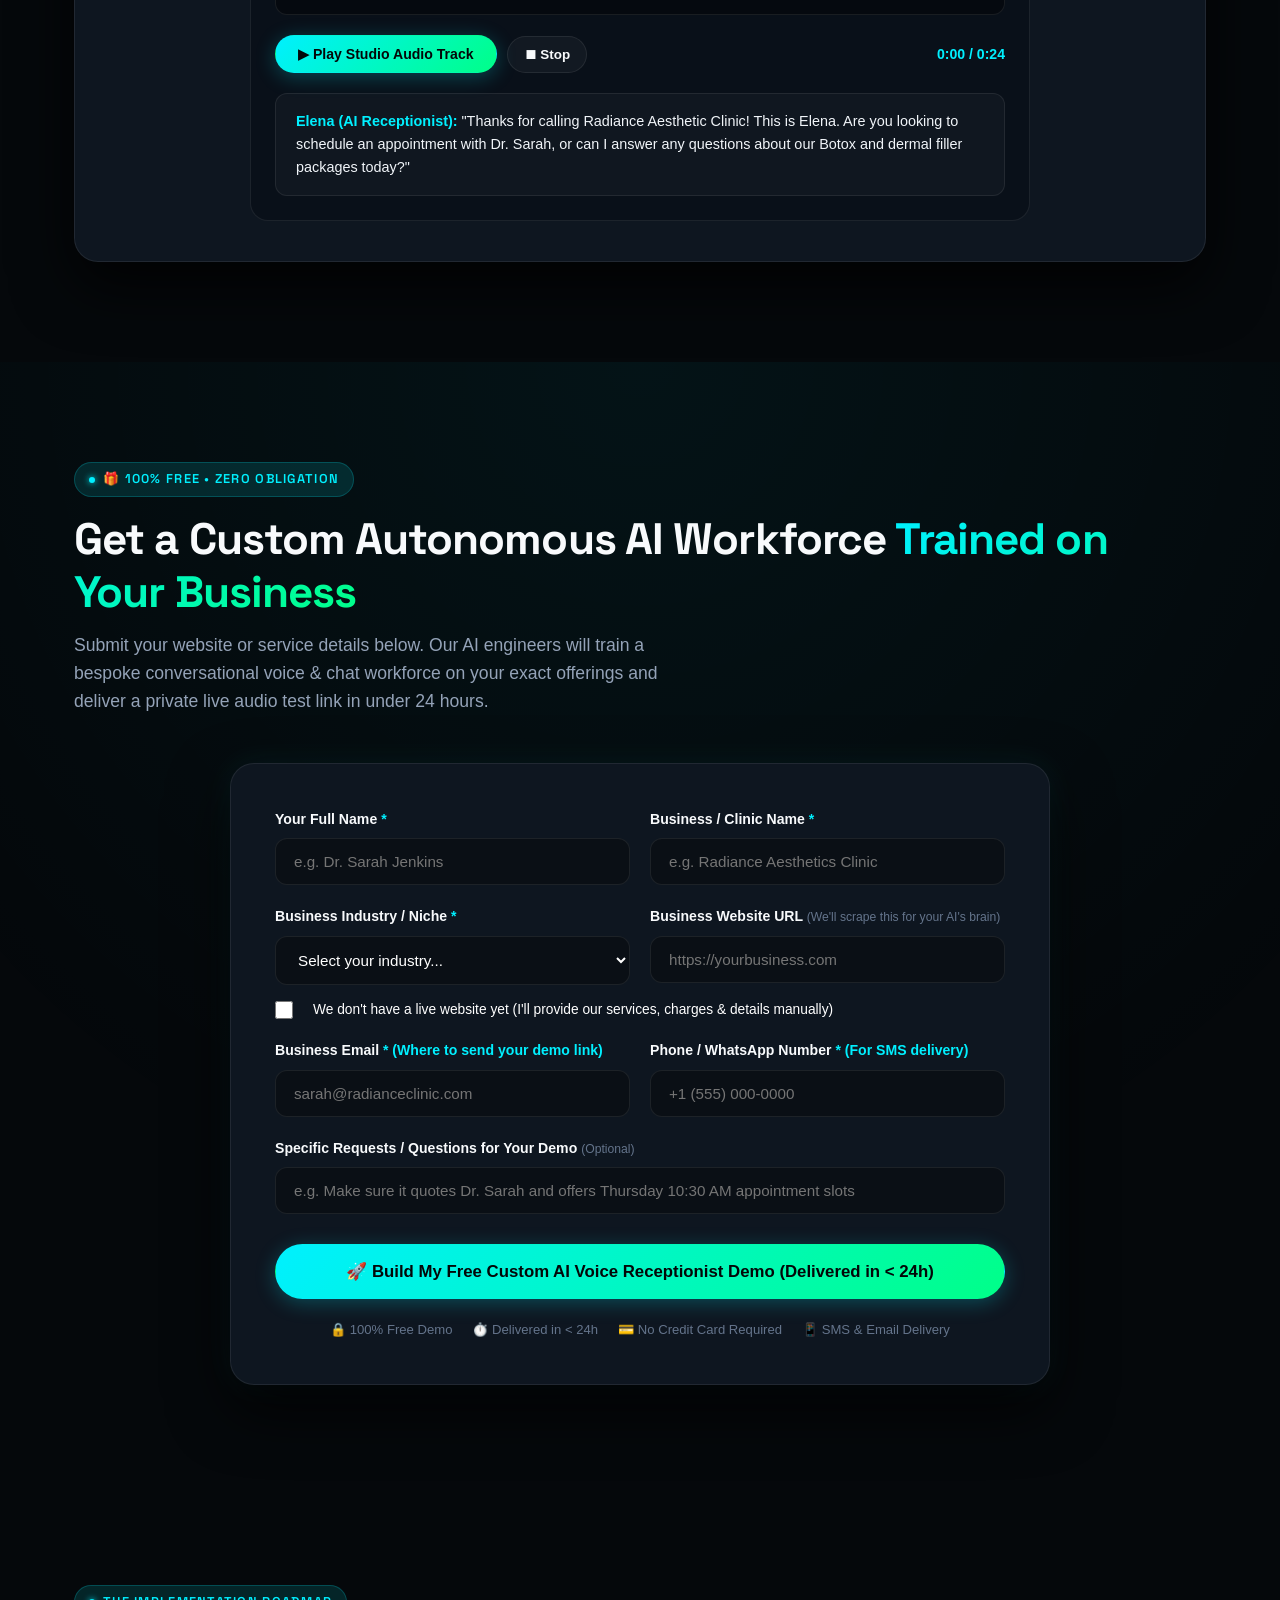
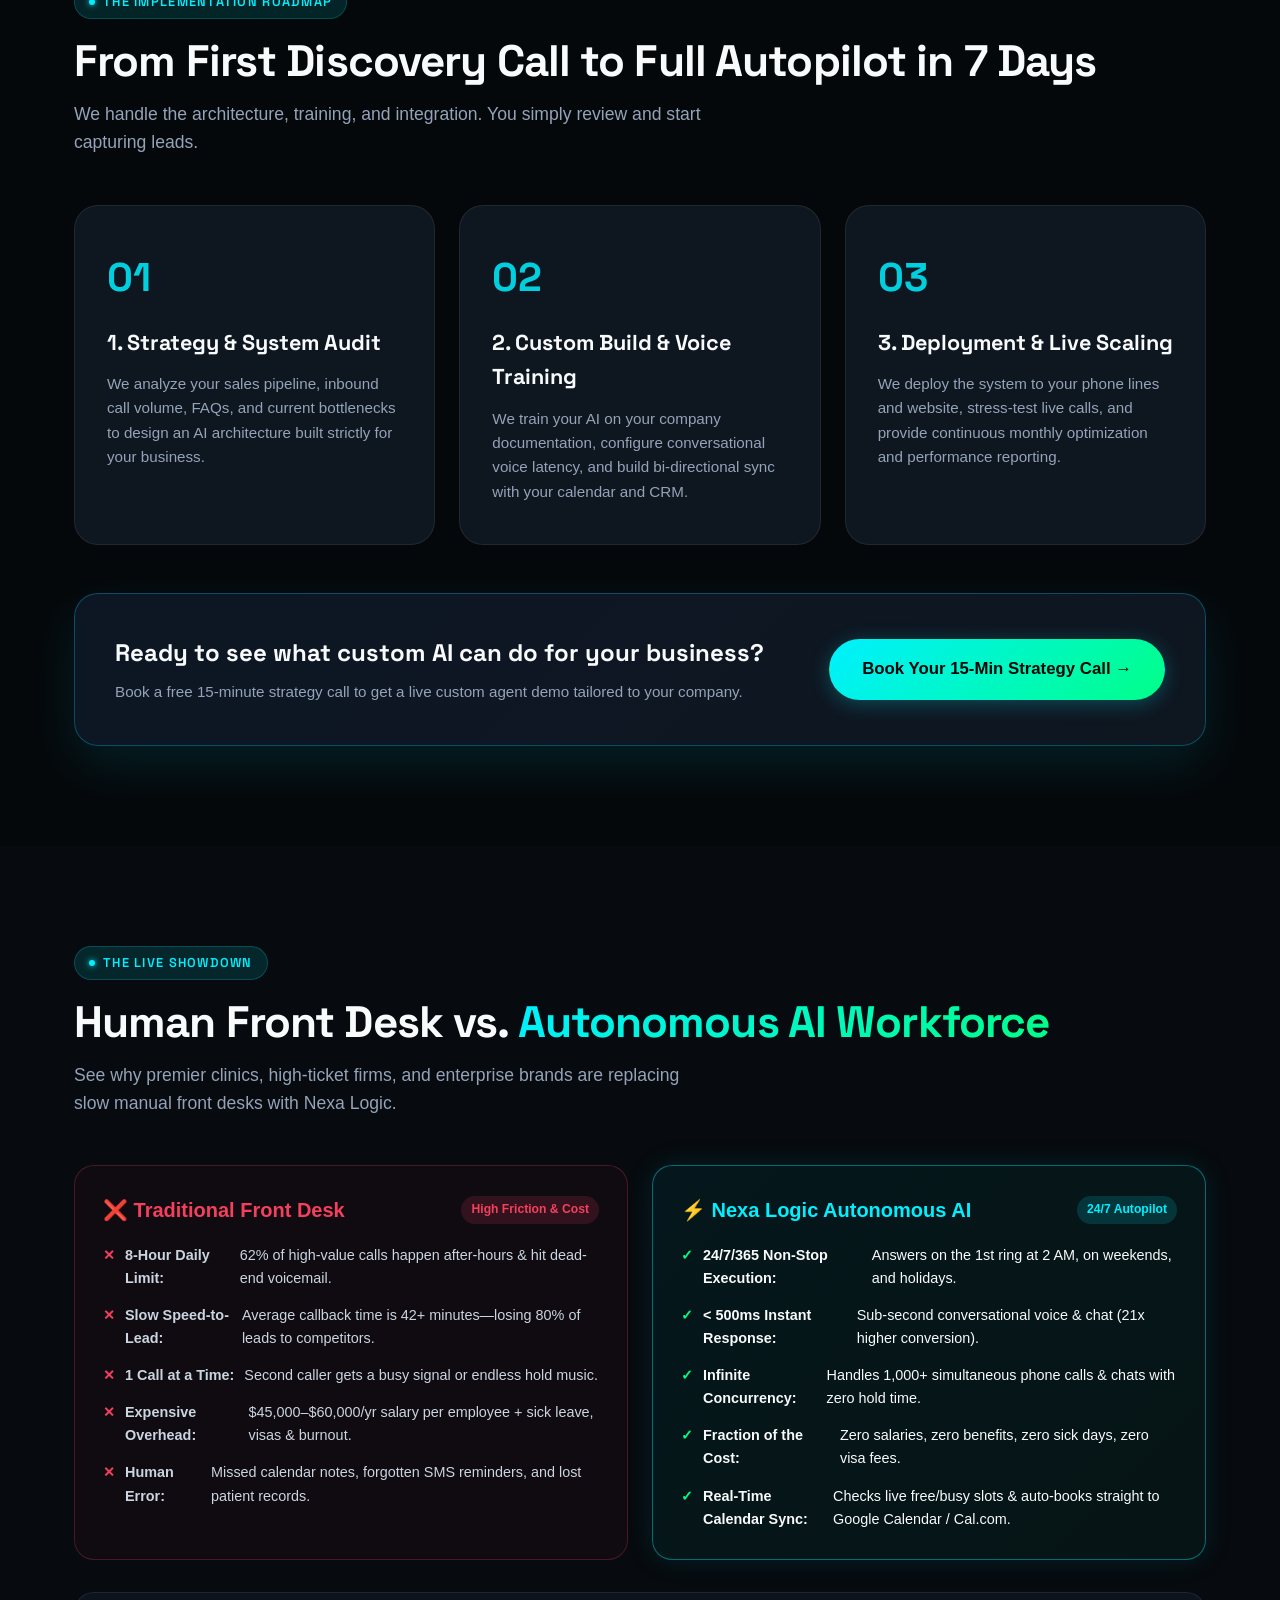
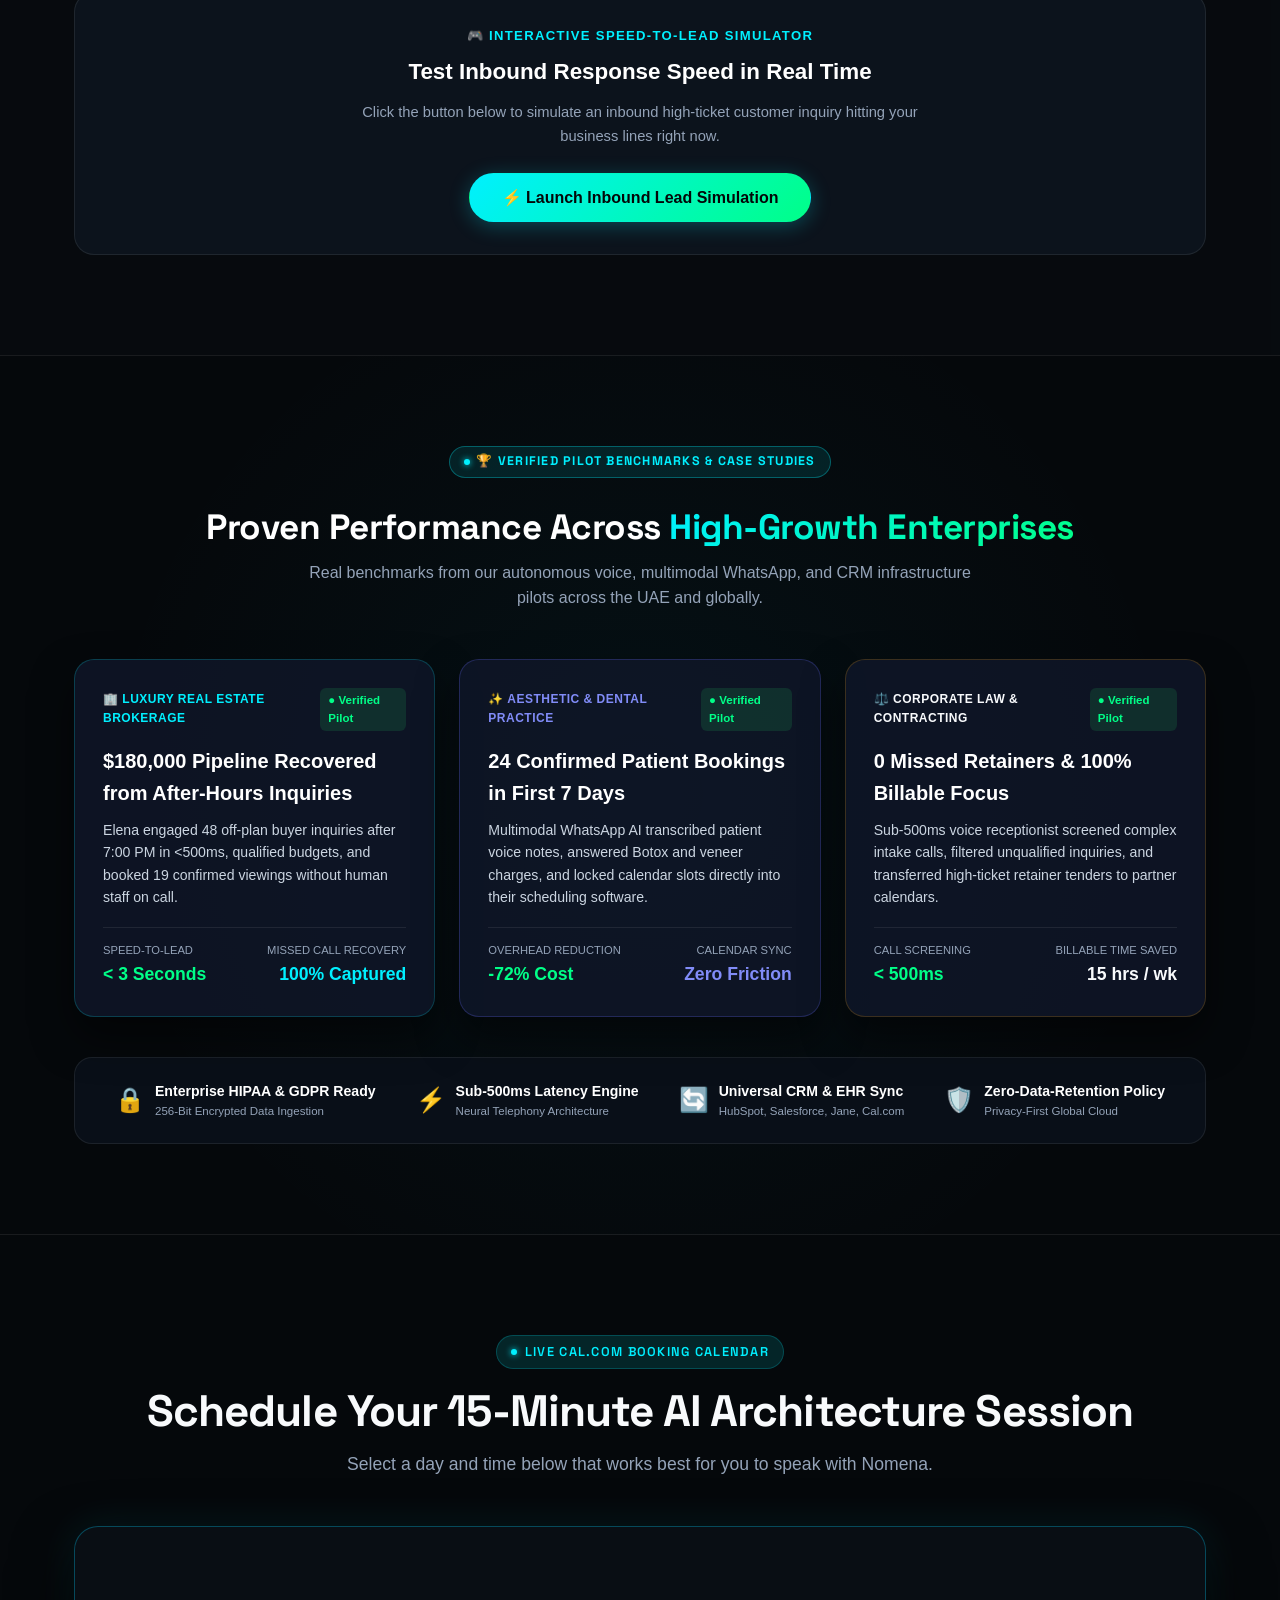
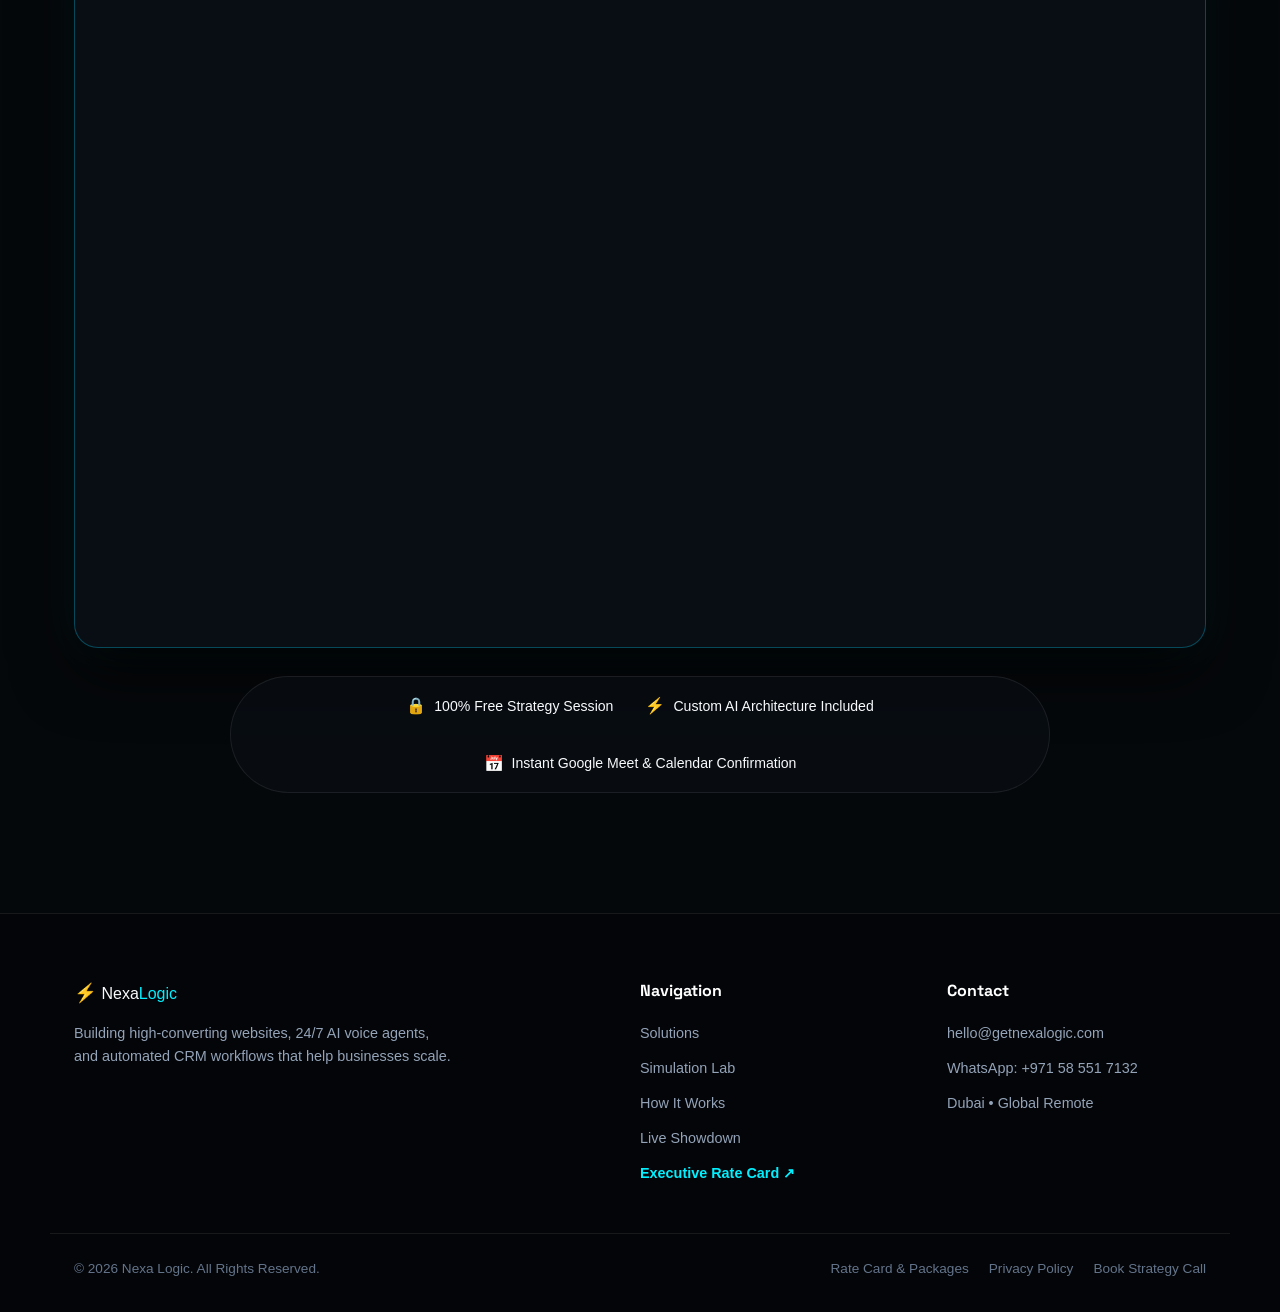
==== commit 3303d887: "Add files via upload" ====
--- a/index.html
+++ b/index.html
@@ -299,7 +299,7 @@
         </div>
 
         <!-- Pillar 2: WhatsApp Business Cloud AI Agent -->
-        <div class="bento-card" onclick="jumpToDemo('chat')" style="cursor: pointer; background: linear-gradient(135deg, rgba(14, 22, 32, 0.95) 0%, rgba(10, 38, 26, 0.9) 100%); border: 1px solid rgba(37, 211, 102, 0.35); box-shadow: 0 12px 30px rgba(37, 211, 102, 0.08);">
+        <div class="bento-card" onclick="jumpToDemo('whatsapp')" style="cursor: pointer; background: linear-gradient(135deg, rgba(14, 22, 32, 0.95) 0%, rgba(10, 38, 26, 0.9) 100%); border: 1px solid rgba(37, 211, 102, 0.35); box-shadow: 0 12px 30px rgba(37, 211, 102, 0.08);">
           <div style="display: flex; justify-content: space-between; align-items: center; margin-bottom: 12px;">
             <div class="bento-tag" style="background: rgba(37, 211, 102, 0.15); color: var(--emerald); font-weight: 700;">💬 WhatsApp Official Cloud</div>
             <span style="font-size: 0.76rem; color: var(--emerald); background: rgba(37, 211, 102, 0.12); padding: 3px 8px; border-radius: 9999px; font-weight: 700;">● Meta Cloud API</span>
@@ -321,7 +321,7 @@
         </div>
 
         <!-- Pillar 3: Instagram DM & Multimodal Vision AI Agent -->
-        <div class="bento-card" onclick="jumpToDemo('chat')" style="cursor: pointer; background: linear-gradient(135deg, rgba(14, 22, 32, 0.95) 0%, rgba(38, 12, 28, 0.9) 100%); border: 1px solid rgba(244, 63, 94, 0.35); box-shadow: 0 12px 30px rgba(244, 63, 94, 0.08);">
+        <div class="bento-card" onclick="jumpToDemo('instagram')" style="cursor: pointer; background: linear-gradient(135deg, rgba(14, 22, 32, 0.95) 0%, rgba(38, 12, 28, 0.9) 100%); border: 1px solid rgba(244, 63, 94, 0.35); box-shadow: 0 12px 30px rgba(244, 63, 94, 0.08);">
           <div style="display: flex; justify-content: space-between; align-items: center; margin-bottom: 12px;">
             <div class="bento-tag" style="background: rgba(244, 63, 94, 0.15); color: #f43f5e; font-weight: 700;">📸 Instagram DM & Vision</div>
             <span style="font-size: 0.76rem; color: #f43f5e; background: rgba(244, 63, 94, 0.12); padding: 3px 8px; border-radius: 9999px; font-weight: 700;">● Multimodal Vision</span>
@@ -343,7 +343,7 @@
         </div>
 
         <!-- Pillar 4: Website ChatKit & Custom Practice CRM Sync -->
-        <div class="bento-card bento-wide" onclick="toggleFloatingAgent()" style="cursor: pointer; background: linear-gradient(135deg, rgba(14, 22, 32, 0.95) 0%, rgba(30, 20, 50, 0.9) 100%); border: 1px solid rgba(168, 85, 247, 0.35); box-shadow: 0 12px 30px rgba(168, 85, 247, 0.08);">
+        <div class="bento-card bento-wide" onclick="jumpToDemo('chatkit')" style="cursor: pointer; background: linear-gradient(135deg, rgba(14, 22, 32, 0.95) 0%, rgba(30, 20, 50, 0.9) 100%); border: 1px solid rgba(168, 85, 247, 0.35); box-shadow: 0 12px 30px rgba(168, 85, 247, 0.08);">
           <div style="display: flex; justify-content: space-between; align-items: center; margin-bottom: 12px;">
             <div class="bento-tag" style="background: rgba(168, 85, 247, 0.15); color: #c084fc; font-weight: 700;">🌐 Web ChatKit & CRM Sync</div>
             <span style="font-size: 0.76rem; color: #c084fc; background: rgba(168, 85, 247, 0.12); padding: 3px 8px; border-radius: 9999px; font-weight: 700;">● Universal 1-Line Embed</span>
@@ -360,7 +360,7 @@
             <span>🔒 Enterprise 256-Bit Data Encryption</span>
           </div>
           <div style="margin-top: 18px; font-size: 0.88rem; color: #c084fc; font-weight: 700; display: flex; align-items: center; gap: 6px;">
-            <span>👉 Open Live Web Assistant / Test Floating Widget ↗</span>
+            <span>👉 Test Web ChatKit & Live CRM Stream Below ↓</span>
           </div>
         </div>
 
